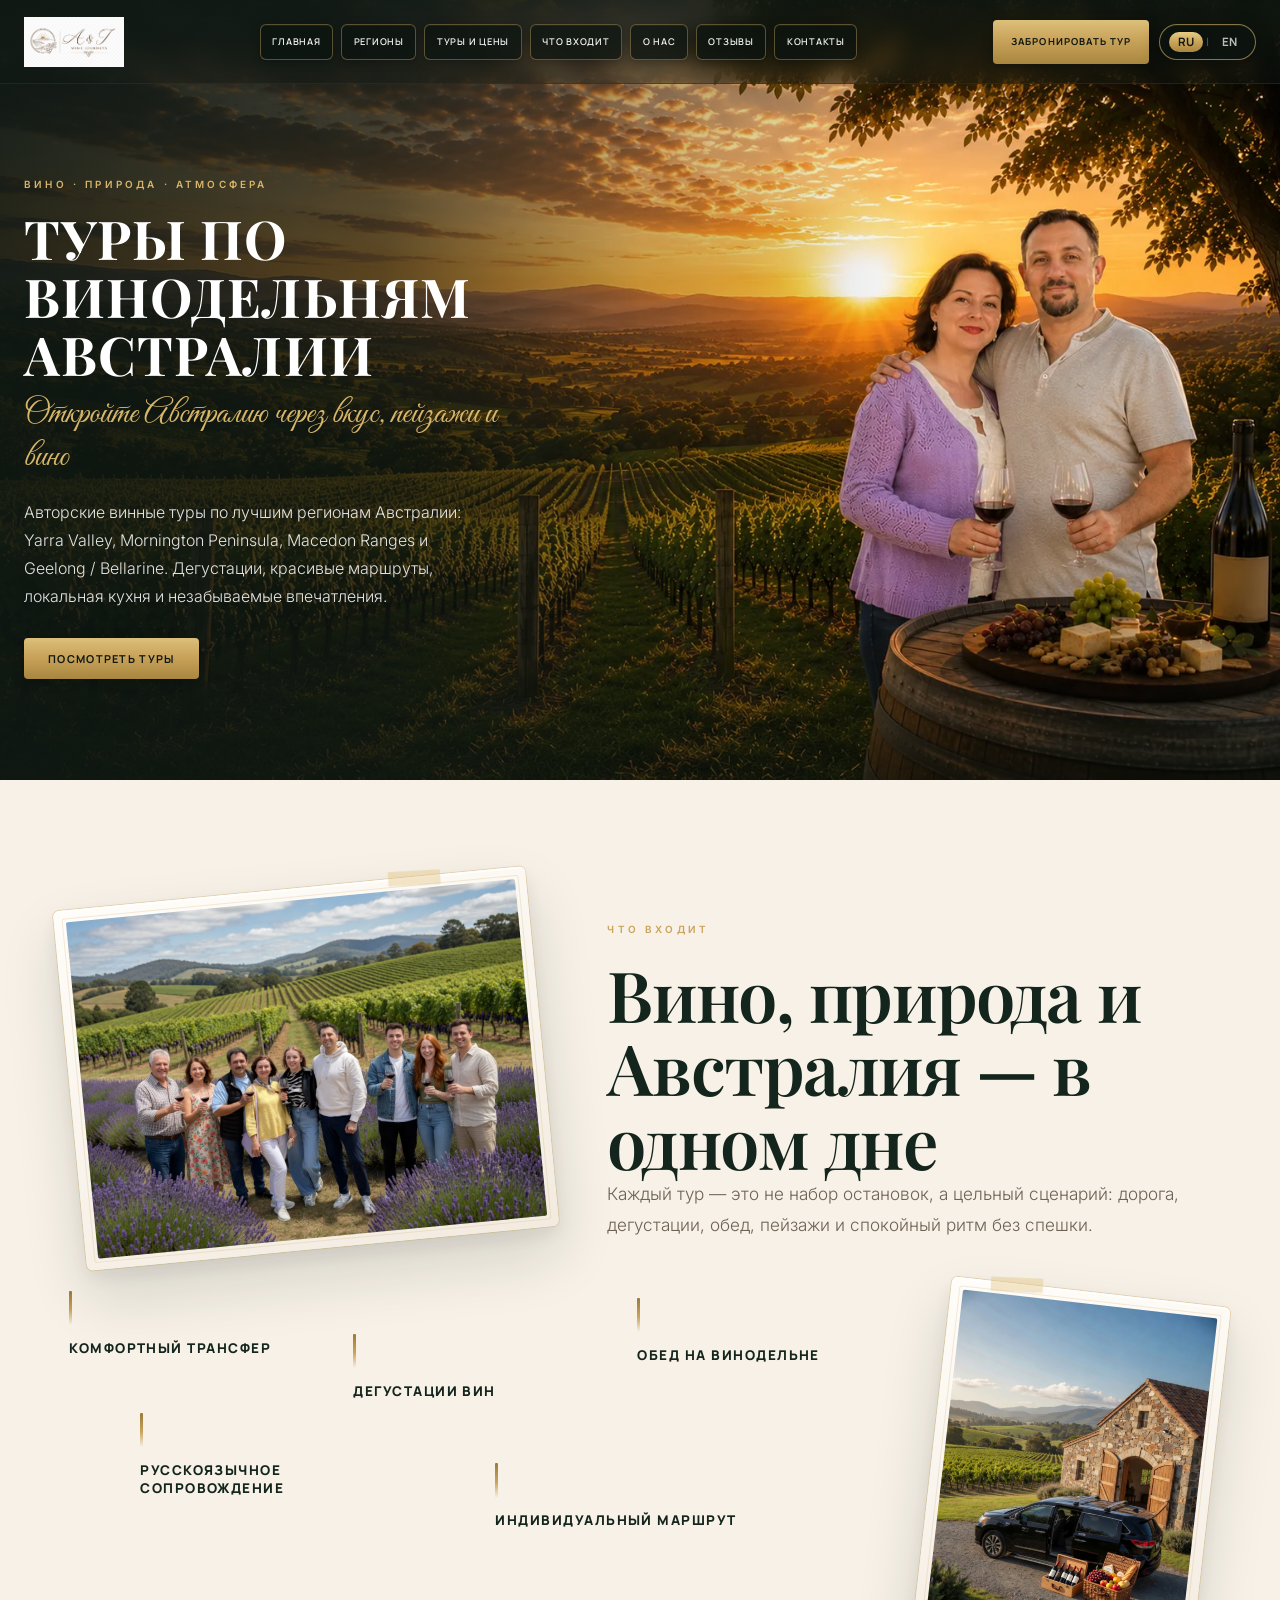
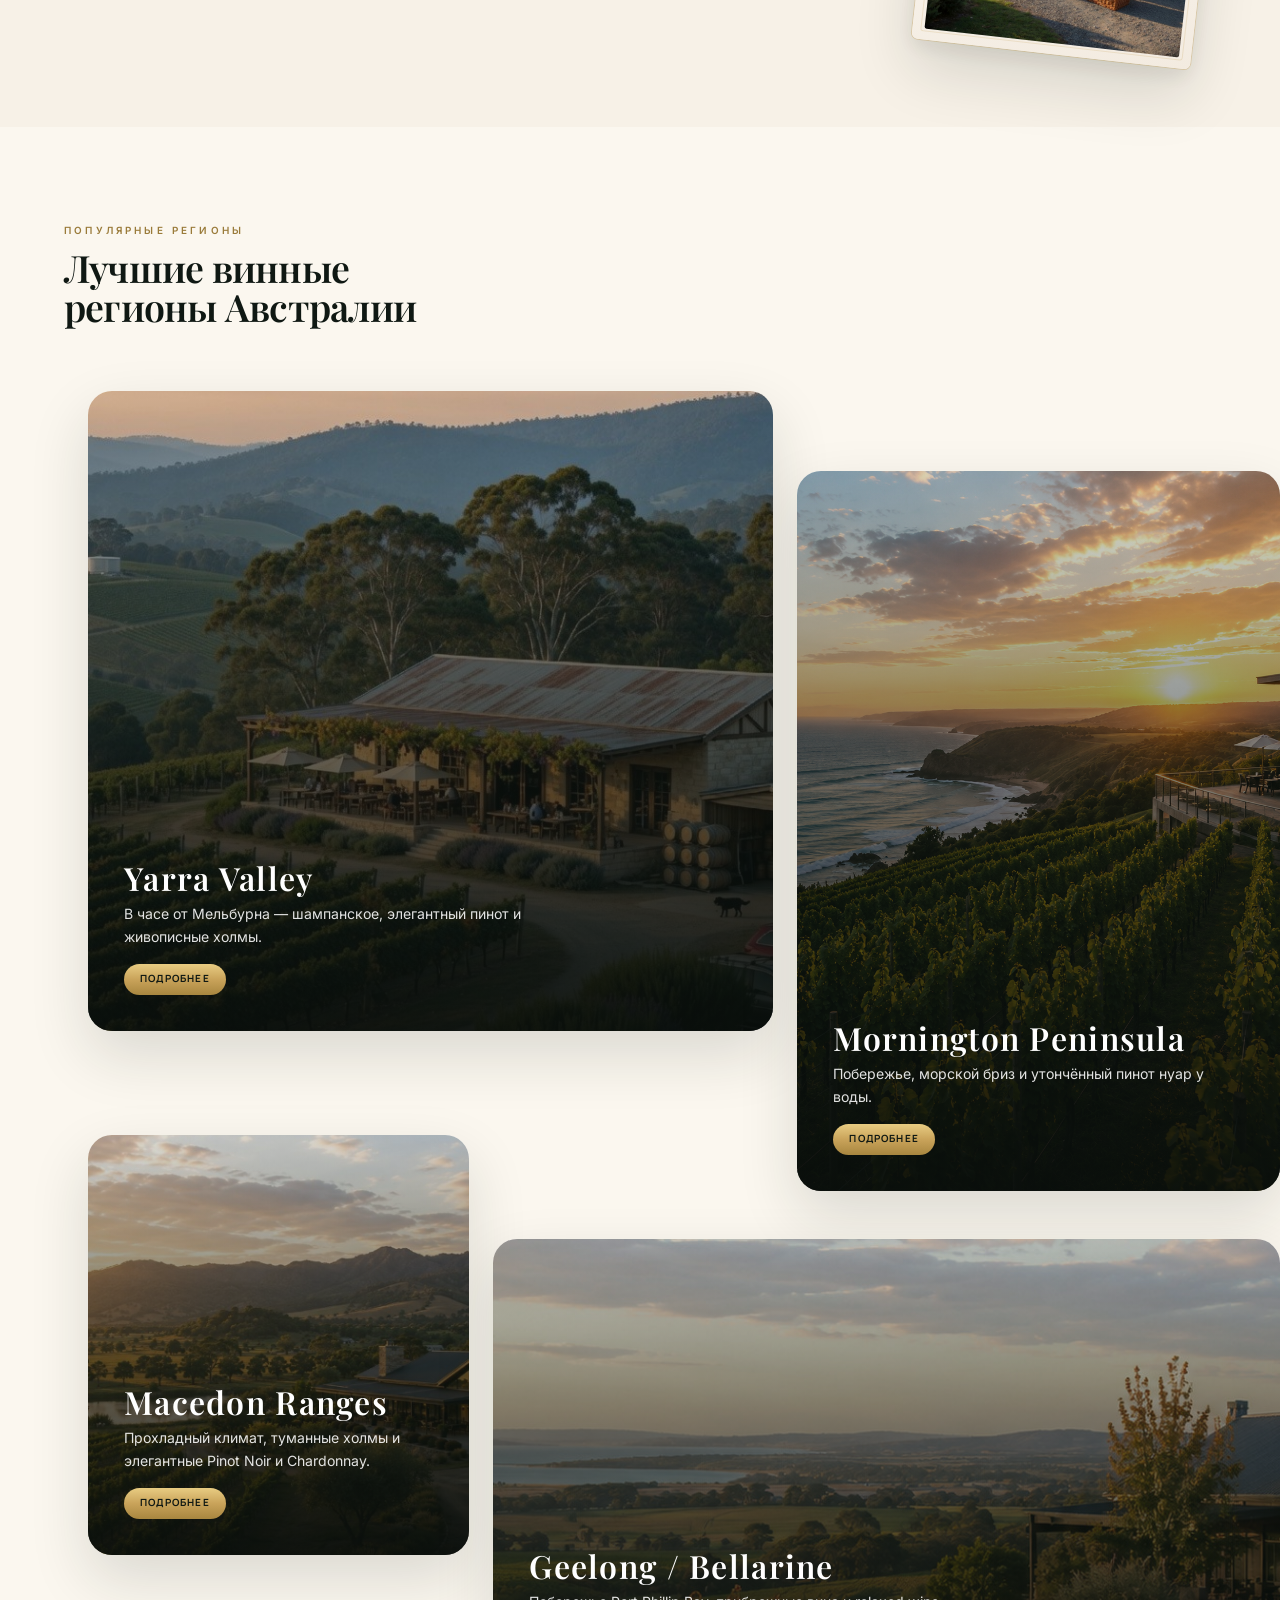
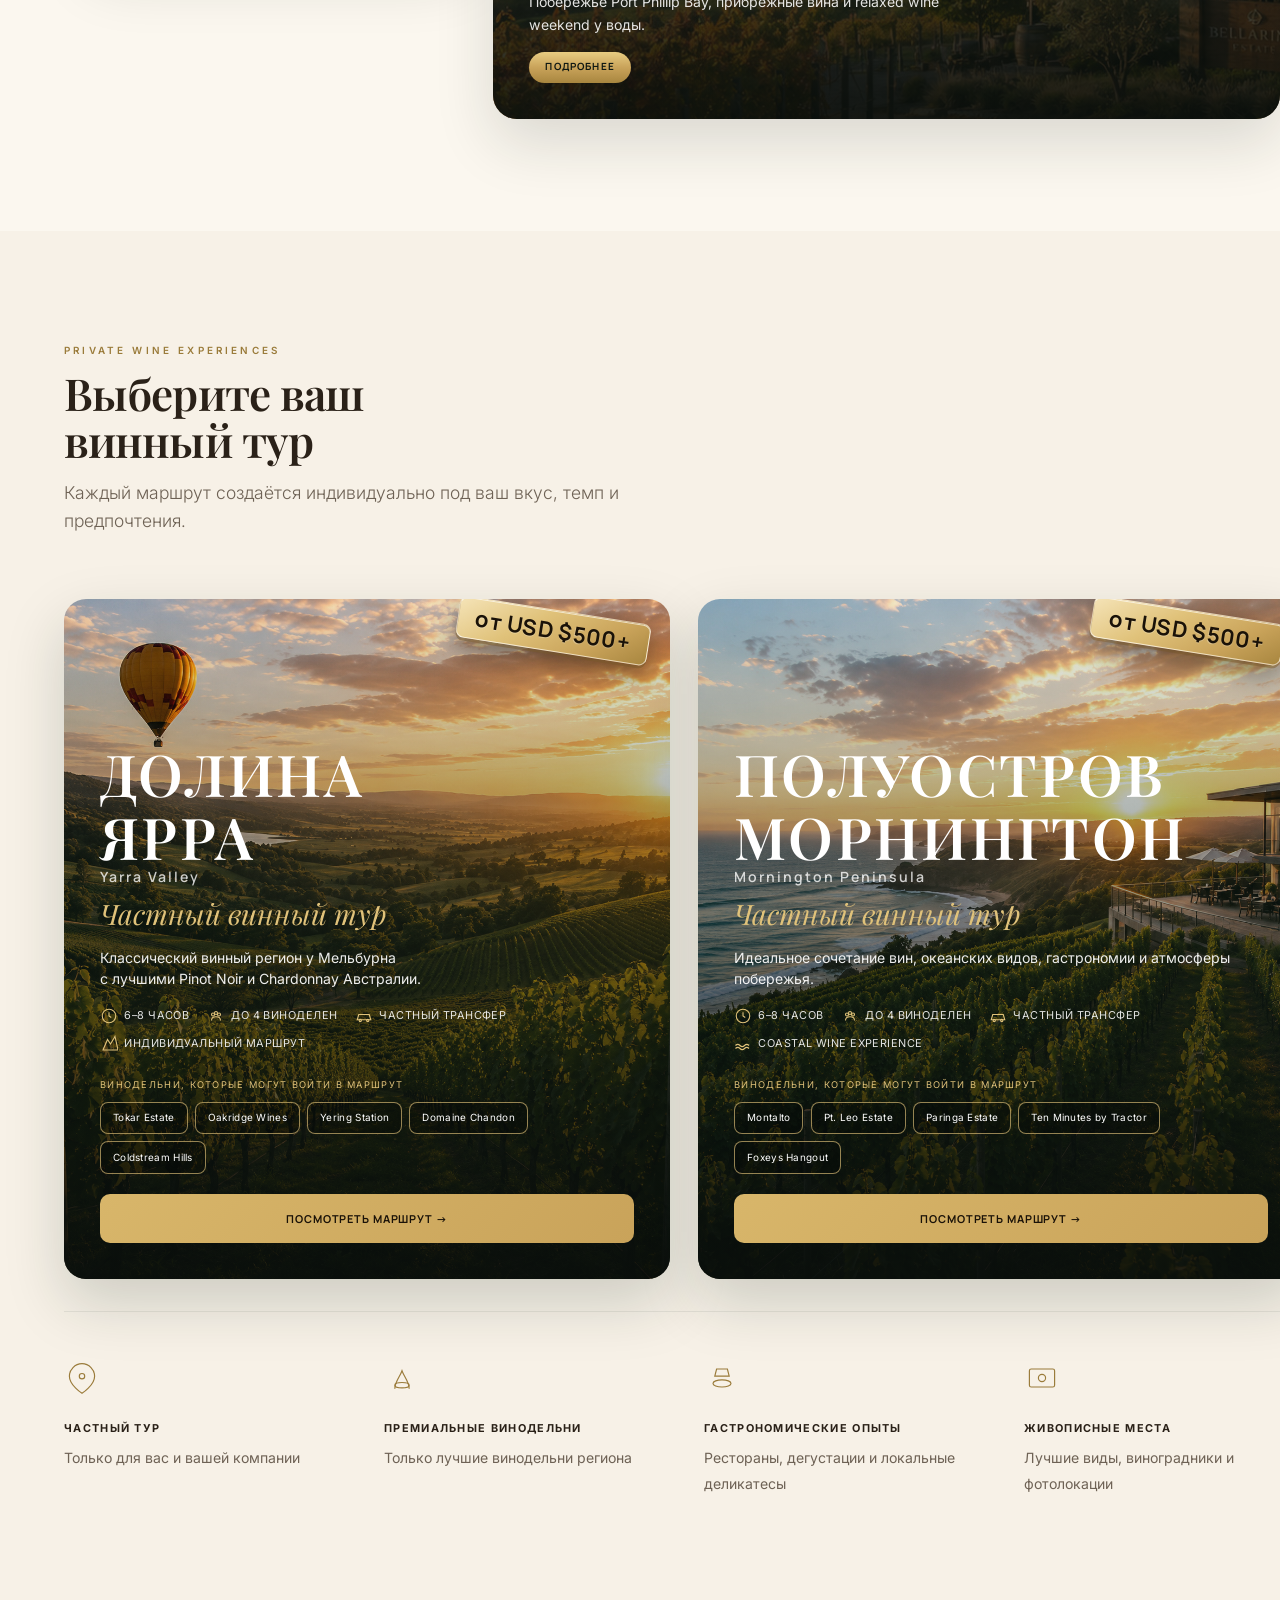
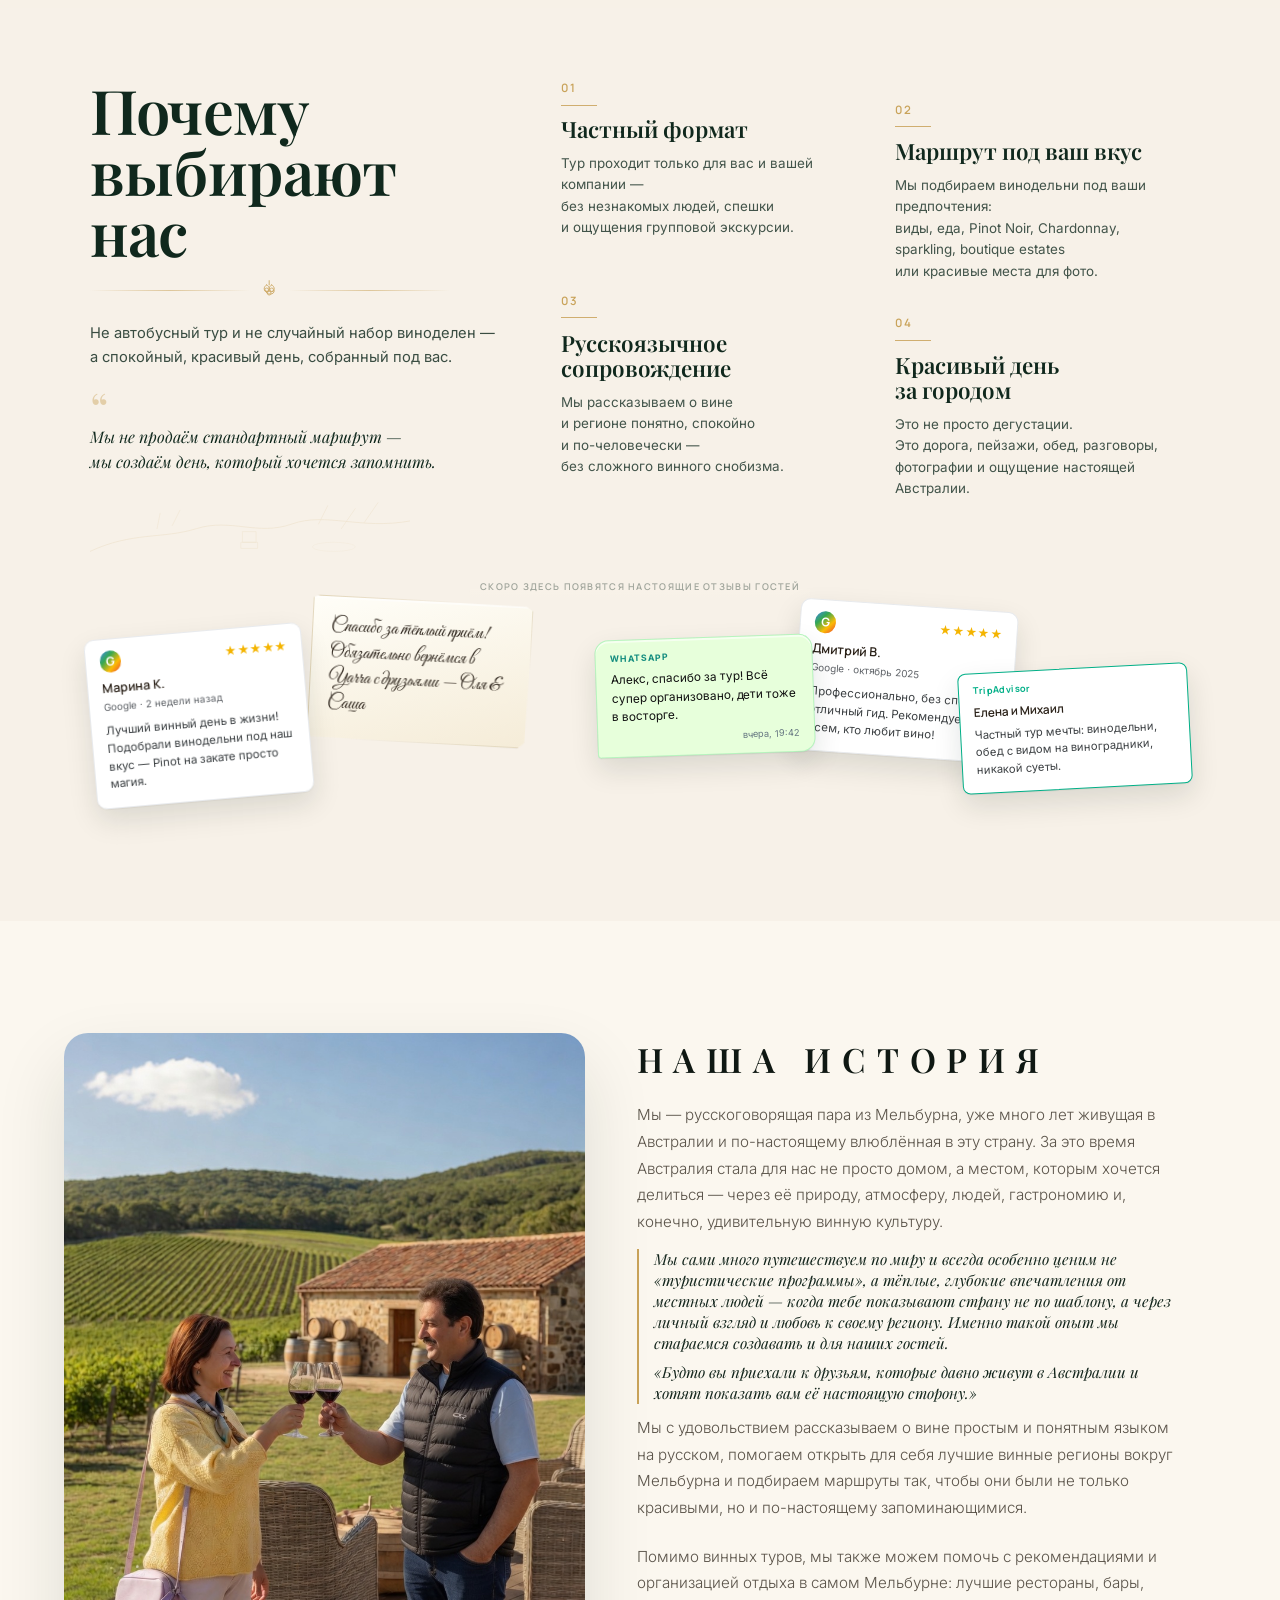
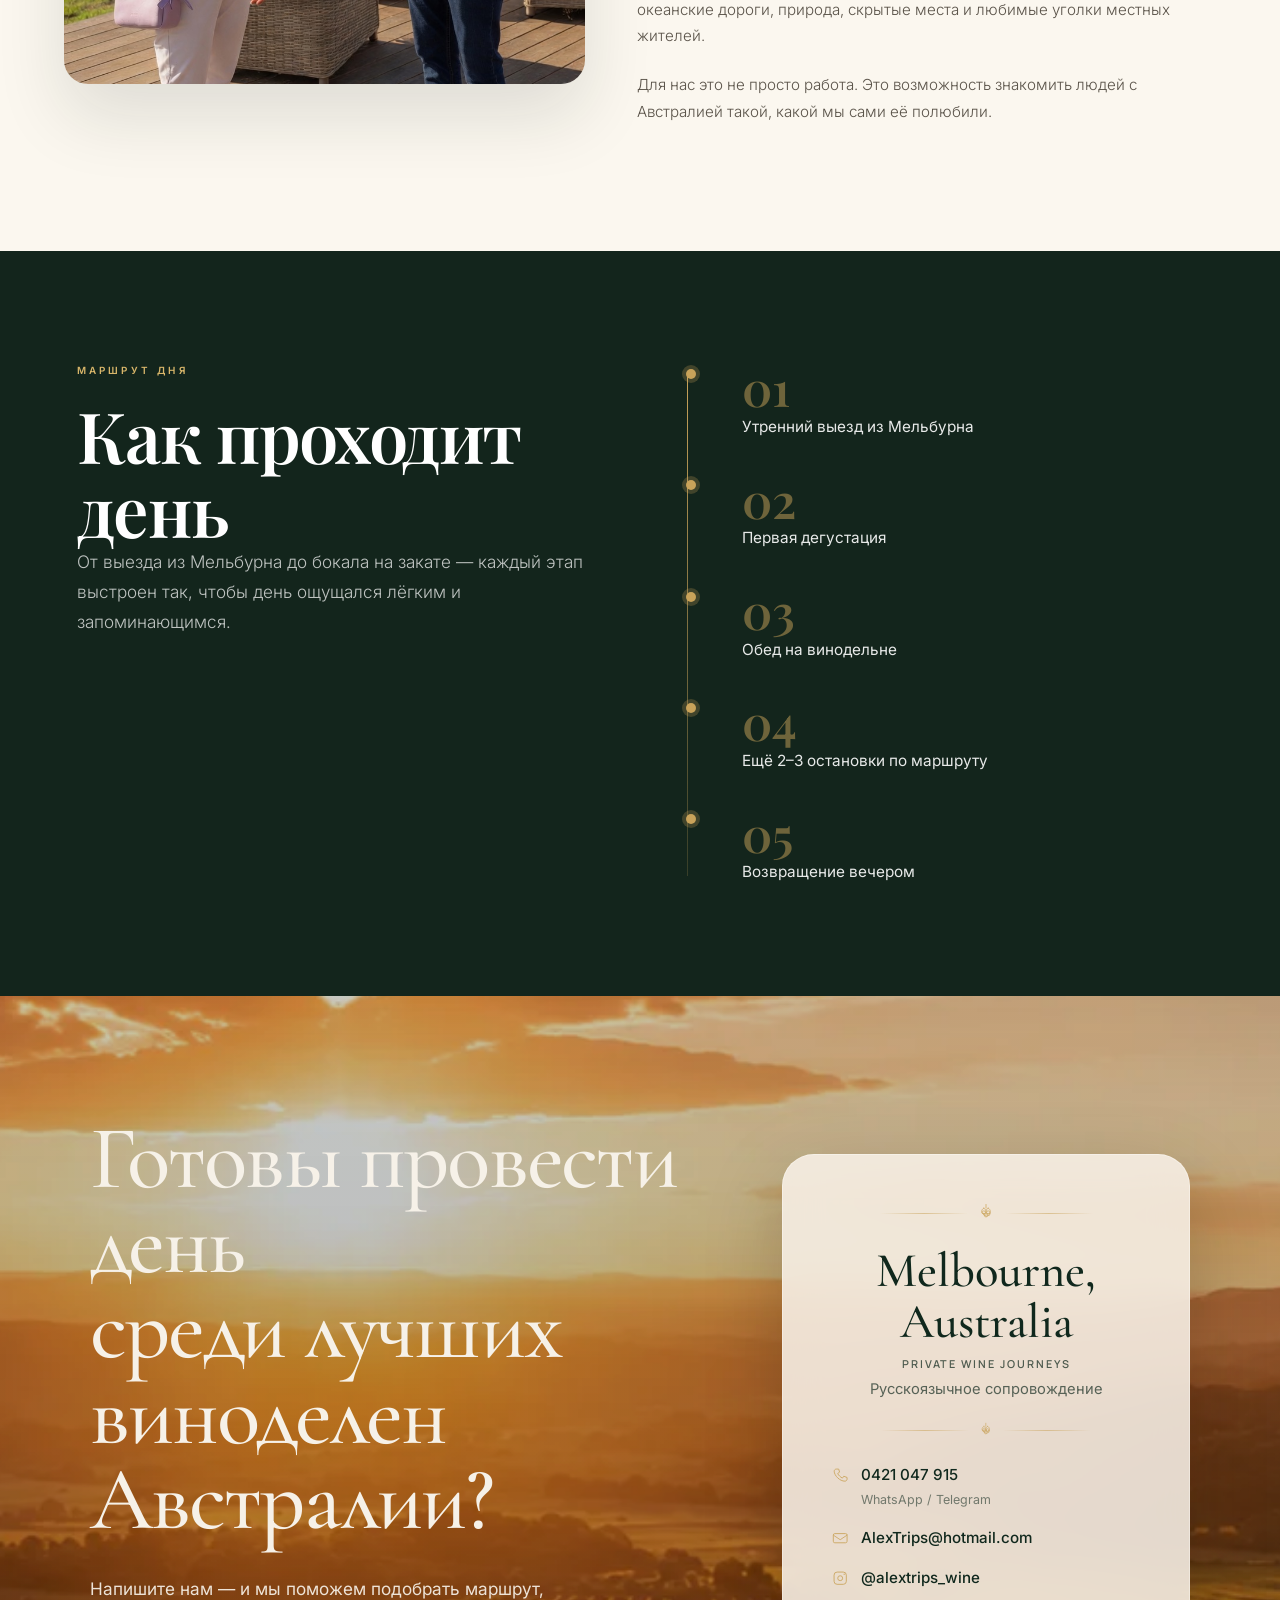
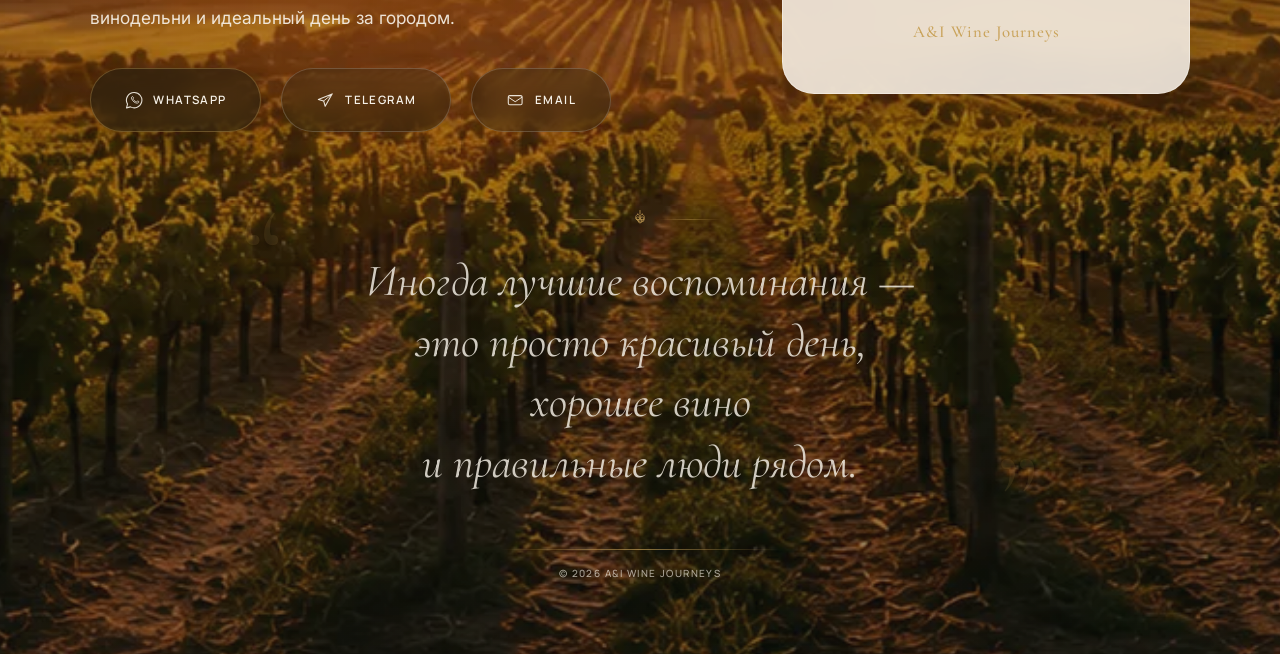
==== docs/wine-tours/index.html @ 621eeac5 "Remove cinematic divider section between regions and tours. Co-authored-by: Cursor <cursoragent@curs" ====
<!DOCTYPE html>
<html lang="ru">
<head>
<meta charset="UTF-8">
<meta name="viewport" content="width=device-width, initial-scale=1.0">
<meta name="description" content="Alex Trips Wine Tours — авторские винные туры по винодельням Австралии. Русскоязычное сопровождение из Мельбурна.">
<meta property="og:title" content="Alex Trips Wine Tours">
<meta property="og:image" content="img/hero-bg.png?v=2">
<title>Alex Trips Wine Tours — Туры по винодельням Австралии</title>
<link rel="icon" href="data:image/svg+xml,<svg xmlns='http://www.w3.org/2000/svg' viewBox='0 0 32 32'><circle cx='16' cy='16' r='15' fill='%2313251C'/><path d='M11 22c0-3 1.2-6 5-7.5 0 2 .8 4 1.8 5.5-1.2.6-2.5.6-4 1.2 1.2-2 2.5-3.5 4.5-3.8-1 1.2-1.8 2.5-1.8 4.3zm10 0c0-3-1.2-6-5-7.5 0 2-.8 4-1.8 5.5 1.2.6 2.5.6 4 1.2-1.2-2-2.5-3.5-4.5-3.8 1 1.2 1.8 2.5 1.8 4.3z' fill='%23C9A35A'/></svg>">
<link rel="preconnect" href="https://fonts.googleapis.com">
<link rel="preconnect" href="https://fonts.gstatic.com" crossorigin>
<link href="https://fonts.googleapis.com/css2?family=Cormorant+Garamond:ital,wght@0,400;0,500;0,600;1,400;1,500&family=Great+Vibes&family=Inter:wght@300;400;500;600&family=Manrope:wght@500;600;700&family=Playfair+Display:ital,wght@0,600;0,700;1,500;1,600&display=swap" rel="stylesheet">
<style>
*,*::before,*::after{box-sizing:border-box;margin:0;padding:0}
:root{
  --g900:#0f1813;--g850:#1a2e22;--g800:#243a2c;
  --gold:#C9A35A;--gold-hi:#D8B66A;--gold-dk:#9A7B3A;
  --cream:#F7F1E7;--card:#FFFDF9;--white:#fff;
  --text:#1a1612;--muted:#5a5349;
  --nav-h:84px;--max:1180px;--wide:min(1360px,calc(100vw - 2.5rem));--tours-max:min(1480px,calc(100vw - 2.5rem));--radius:12px;
  --dark-green:#13251C;--deep-green:#1F3A2D;--light-gold:#E0C27A;--soft-cream:#FBF7EF;--text-dark:#2A2118;--text-muted:#6E6255;
}
html{scroll-behavior:smooth}
[id]{scroll-margin-top:calc(var(--nav-h) + 12px)}
body{font-family:Inter,system-ui,sans-serif;color:var(--text);background:var(--cream);line-height:1.6;-webkit-font-smoothing:antialiased}
img{display:block;max-width:100%}
a{color:inherit;text-decoration:none}
button{font:inherit;cursor:pointer;border:none;background:none}
.container{max-width:var(--max);margin:0 auto;padding:0 1.25rem}
.eyebrow{font-size:.62rem;font-weight:600;letter-spacing:.32em;text-transform:uppercase;color:var(--gold)}

/* Buttons */
.btn{display:inline-flex;align-items:center;justify-content:center;padding:.75rem 1.5rem;border-radius:4px;font-family:Manrope,sans-serif;font-size:.68rem;font-weight:700;letter-spacing:.12em;text-transform:uppercase;transition:filter .25s,transform .25s}
.btn-gold{background:linear-gradient(180deg,#dcc07a 0%,var(--gold) 45%,#a8863f 100%);color:var(--g900);box-shadow:0 2px 12px rgba(0,0,0,.25)}
.btn-gold:hover{filter:brightness(1.06);transform:translateY(-1px)}
.btn-outline{border:1.5px solid var(--gold);color:var(--gold-dk);background:transparent;padding:.5rem 1rem;font-size:.6rem}
.btn-outline:hover{background:rgba(201,163,90,.1)}
.btn-chat{background:linear-gradient(180deg,#dcc07a,var(--gold),#a8863f);color:var(--g900);padding:1rem 2rem;font-size:.72rem;gap:.5rem}

/* Header */
.site-header{
  position:fixed;inset:0 0 auto;z-index:100;height:var(--nav-h);
  transition:box-shadow .3s ease
}
.site-header::before{
  content:'';
  position:absolute;inset:0;
  background:linear-gradient(180deg,rgba(15,24,19,.72) 0%,rgba(15,24,19,.38) 100%);
  backdrop-filter:blur(10px);-webkit-backdrop-filter:blur(10px);
  border-bottom:1px solid rgba(201,163,90,.1);
  transition:background .3s ease,backdrop-filter .3s ease,box-shadow .3s ease
}
.site-header.is-scrolled::before{
  background:rgba(15,24,19,.94);
  backdrop-filter:blur(14px);-webkit-backdrop-filter:blur(14px);
  box-shadow:0 8px 28px rgba(0,0,0,.22)
}
.site-header .bar{
  position:relative;z-index:1;
  max-width:1320px;margin:0 auto;height:100%;
  display:flex;align-items:center;justify-content:flex-start;
  padding:0 1.5rem;gap:.75rem
}
.logo{display:flex;align-items:center;color:var(--white);flex-shrink:0}
.logo__img{
  display:block;
  height:clamp(38px,4.8vw,50px);
  width:auto;
  max-width:min(240px,52vw);
  object-fit:contain;
  object-position:left center
}
.site-nav--desktop{flex:1;min-width:0;display:flex;justify-content:center}
.nav{display:flex;flex-wrap:wrap;align-items:center;justify-content:center;gap:clamp(.3rem,.65vw,.5rem);list-style:none;margin:0;padding:0}
.site-header__end--desktop{display:flex;align-items:center;gap:.65rem;flex-shrink:0;margin-left:auto}
.nav a{
  display:inline-flex;align-items:center;justify-content:center;
  padding:.5rem clamp(.55rem,.9vw,.85rem);min-height:36px;
  color:rgba(255,255,255,.94);
  font-family:Manrope,sans-serif;
  font-size:clamp(.52rem,.78vw,.58rem);font-weight:600;
  letter-spacing:.08em;text-transform:uppercase;white-space:nowrap;
  background:rgba(12,20,16,.72);
  border:1px solid rgba(216,182,106,.38);
  border-radius:6px;
  backdrop-filter:blur(10px);-webkit-backdrop-filter:blur(10px);
  box-shadow:0 2px 10px rgba(0,0,0,.28),inset 0 1px 0 rgba(255,255,255,.05);
  transition:color .2s,background .2s,border-color .2s,box-shadow .2s,transform .2s
}
.nav a:hover{
  color:#fff;
  background:rgba(12,20,16,.92);
  border-color:rgba(216,182,106,.75);
  box-shadow:0 4px 14px rgba(0,0,0,.38);
  transform:translateY(-1px)
}
.nav a:focus-visible{outline:2px solid var(--gold-hi);outline-offset:2px}
.language-switcher{display:flex;align-items:center;gap:.12rem;font-family:Manrope,sans-serif}
.language-switcher--desktop{
  flex-shrink:0;
  padding:.4rem .55rem;
  background:rgba(12,20,16,.88);
  backdrop-filter:blur(12px);
  -webkit-backdrop-filter:blur(12px);
  border:1px solid rgba(216,182,106,.6);
  border-radius:999px;
  box-shadow:0 4px 18px rgba(0,0,0,.4),inset 0 1px 0 rgba(255,255,255,.06);
  font-size:.72rem;font-weight:700;letter-spacing:.12em
}
.language-switcher--desktop .lang-btn{
  color:rgba(255,255,255,.72);
  padding:.28rem .55rem;
  min-width:2.1rem;
  border-radius:999px;
  line-height:1;
  transition:color .2s,background .2s,box-shadow .2s
}
.language-switcher--desktop .lang-btn:hover{color:#fff}
.language-switcher--desktop .lang-btn.active{
  color:var(--g900);
  background:linear-gradient(180deg,#e8cc82 0%,var(--gold) 50%,#a8863f 100%);
  box-shadow:0 2px 8px rgba(0,0,0,.35);
  text-decoration:none
}
.language-switcher--desktop .lang-sep{color:rgba(255,255,255,.28);user-select:none;font-weight:500;padding:0 .05rem}
main.lang-fade{opacity:.55;transition:opacity .2s ease}
.header-cta .btn{padding:.6rem 1.1rem;font-size:.6rem;min-height:44px}
.cta-short{display:none}
.cta-long{display:inline}
.menu-btn{
  display:none;flex-shrink:0;margin-left:auto;
  width:44px;height:44px;
  border:1px solid rgba(255,255,255,.2);border-radius:8px;
  background:rgba(0,0,0,.2);
  flex-direction:column;align-items:center;justify-content:center;gap:5px
}
.menu-btn span{display:block;width:20px;height:2px;background:#fff;transition:.3s}
.menu-btn.open span:nth-child(1){transform:translateY(7px) rotate(45deg)}
.menu-btn.open span:nth-child(2){opacity:0}
.menu-btn.open span:nth-child(3){transform:translateY(-7px) rotate(-45deg)}
body.nav-open{overflow:hidden;touch-action:none}
.site-nav--mobile{position:fixed;inset:0;z-index:99}
.site-nav--mobile[hidden]{display:none!important}
.site-nav--mobile__backdrop{
  position:absolute;inset:0;border:none;padding:0;margin:0;
  background:rgba(8,12,10,.55);cursor:pointer
}
.site-nav--mobile__panel{
  position:absolute;top:var(--nav-h);left:0;right:0;bottom:0;
  overflow-y:auto;-webkit-overflow-scrolling:touch;
  padding:1rem 1.25rem 1.5rem;
  background:rgba(15,24,19,.97);
  display:flex;flex-direction:column;gap:0
}
.site-nav--mobile__close{
  align-self:flex-end;
  width:44px;height:44px;margin-bottom:.5rem;
  border:1px solid rgba(255,255,255,.2);border-radius:8px;
  background:rgba(0,0,0,.25);color:#fff;font-size:1.5rem;line-height:1
}
.site-nav--mobile__close:hover{background:rgba(201,163,90,.15);border-color:rgba(216,182,106,.5)}
.site-nav--mobile__close:focus-visible{outline:2px solid var(--gold-hi);outline-offset:2px}
.language-switcher--mobile{
  margin:0 0 1rem;padding:.5rem .65rem;
  background:rgba(255,255,255,.06);
  border:1px solid rgba(201,163,90,.35);
  border-radius:999px;width:fit-content
}
.language-switcher--mobile .lang-btn{font-size:.85rem;font-weight:700;padding:.35rem .55rem;color:rgba(255,255,255,.55);border-radius:999px}
.language-switcher--mobile .lang-btn.active{color:var(--g900);background:linear-gradient(180deg,#dcc07a,var(--gold),#a8863f);text-decoration:none}
.language-switcher--mobile .lang-sep{font-size:.85rem;color:rgba(255,255,255,.25)}
.site-nav--mobile__list{list-style:none;margin:0;padding:0}
.site-nav--mobile__list a{
  display:block;text-align:center;color:#fff;
  padding:.85rem 1rem;margin-bottom:.5rem;
  font-family:Manrope,sans-serif;font-size:.82rem;font-weight:600;
  letter-spacing:.06em;text-transform:uppercase;
  background:rgba(255,255,255,.06);
  border:1px solid rgba(201,163,90,.32);border-radius:8px;
  transition:background .2s,border-color .2s
}
.site-nav--mobile__list a:hover{background:rgba(201,163,90,.12);border-color:rgba(216,182,106,.55)}
.site-nav--mobile__list a:focus-visible{outline:2px solid var(--gold-hi);outline-offset:2px}
.site-nav--mobile__cta{margin-top:.75rem;width:100%;min-height:50px}
@media(min-width:769px){
  .site-nav--mobile{display:none!important}
  .menu-btn{display:none!important}
}
@media(max-width:768px){
  .site-nav--desktop,.site-header__end--desktop{display:none!important}
  .menu-btn{display:flex}
}

/* HERO — single user background image */
.hero{position:relative;min-height:min(88vh,780px);display:flex;align-items:stretch;overflow:hidden;background:var(--g900)}
.hero__media{
  position:absolute;
  inset:0;
  background-image:image-set(url('img/hero-bg.webp?v=2') type('image/webp'),url('img/hero-bg.png?v=2') type('image/png'));
  background-size:cover;
  background-position:58% center;
  background-repeat:no-repeat;
  pointer-events:none;
  -webkit-user-drag:none;
  user-select:none
}
.hero__shade{position:absolute;inset:0;background:
  linear-gradient(90deg,rgba(15,24,19,.88) 0%,rgba(15,24,19,.68) 30%,rgba(15,24,19,.22) 50%,transparent 72%),
  linear-gradient(0deg,rgba(15,24,19,.35) 0%,transparent 18%,transparent 82%,rgba(15,24,19,.25) 100%)}
.hero__body{position:relative;z-index:2;display:flex;align-items:center;flex:1;padding:calc(var(--nav-h) + 2rem) 1.5rem 2.5rem;width:100%;max-width:1320px;margin:0 auto}
.hero__copy{max-width:520px}
.hero__copy .eyebrow{color:var(--gold-hi);margin-bottom:1rem}
.hero__copy h1{font-family:'Playfair Display',serif;font-size:clamp(1.9rem,4.5vw,3.35rem);font-weight:700;color:#fff;line-height:1.08;letter-spacing:.02em;text-transform:uppercase;margin-bottom:.65rem}
.hero__copy .script{font-family:'Great Vibes',cursive;font-size:clamp(1.4rem,3vw,2.1rem);color:var(--gold-hi);margin-bottom:1.1rem;line-height:1.3}
.hero__copy .lead{color:rgba(255,255,255,.88);font-size:clamp(.88rem,1.35vw,1rem);font-weight:300;line-height:1.75;margin-bottom:1.75rem;max-width:460px}

/* Features bar */
.features{background:var(--g850);border-top:1px solid rgba(201,163,90,.15)}
.features__grid{max-width:var(--max);margin:0 auto;display:grid;grid-template-columns:repeat(5,1fr);gap:.75rem;padding:1.35rem 1.25rem}
.feature{display:flex;align-items:center;gap:.65rem;color:#fff}
.feature svg{width:30px;height:30px;flex-shrink:0;color:var(--gold)}
.feature span{font-size:.62rem;font-weight:500;letter-spacing:.05em;text-transform:uppercase;line-height:1.35}

/* Regions */
.regions{padding:4rem 0 4.5rem;background:var(--cream)}
.regions__head{text-align:center;margin-bottom:2.25rem;padding:0 clamp(1rem,2.5vw,1.5rem);max-width:var(--wide);margin-left:auto;margin-right:auto}
.regions__head .eyebrow{color:var(--gold-dk);margin-bottom:.55rem}
.regions__head h2{font-family:'Playfair Display',serif;font-size:clamp(1.65rem,3.2vw,2.35rem);font-weight:600;color:var(--g900)}
.regions__grid{display:grid;grid-template-columns:repeat(4,1fr);gap:clamp(1rem,1.8vw,1.5rem);width:var(--wide);max-width:100%;margin:0 auto;padding:0 clamp(1rem,2.5vw,1.5rem)}
.card{background:var(--card);border-radius:var(--radius);overflow:hidden;box-shadow:0 4px 20px rgba(0,0,0,.06);border:1px solid rgba(0,0,0,.04);display:flex;flex-direction:column;transition:transform .3s,box-shadow .3s;min-width:0}
.card:hover{transform:translateY(-5px);box-shadow:0 12px 36px rgba(0,0,0,.1)}
.card__img{aspect-ratio:3/4;overflow:hidden;background:var(--g850)}
.card__img img{width:100%;height:100%;object-fit:cover;object-position:center}
.card__body{padding:1rem .85rem 1.1rem;text-align:center;flex:1;display:flex;flex-direction:column}
.card__body h3{font-family:'Playfair Display',serif;font-size:clamp(.78rem,1.1vw,.95rem);font-weight:600;letter-spacing:.06em;text-transform:uppercase;color:var(--g900);margin-bottom:.4rem}
.card__body p{font-size:clamp(.7rem,.95vw,.8rem);color:var(--muted);line-height:1.5;margin-bottom:.7rem;flex:1}
.card__more{font-size:.7rem;color:var(--muted);max-height:0;overflow:hidden;transition:max-height .45s ease;text-align:left}
.card__more p{margin-bottom:.65rem}
.card__more p:last-child{margin-bottom:0}
.card__more a{color:var(--gold-dk);text-decoration:underline;text-underline-offset:2px}
.card__more a:hover{color:var(--gold)}
.card.is-open .card__more{max-height:2000px;margin-bottom:.6rem;padding-top:.4rem;border-top:1px solid #eee}
.card.is-open > .card__body > .card__more,
.card.is-open .card__body .card__more{overflow:visible}
.card .btn-outline{align-self:center}

/* Tours catalog */
.tours{padding:5.5rem 0;background:var(--cream);position:relative}
.tours::before,.tours::after{content:'';position:absolute;width:min(280px,35vw);height:min(280px,35vw);opacity:.12;background:url("data:image/svg+xml,%3Csvg xmlns='http://www.w3.org/2000/svg' viewBox='0 0 120 120'%3E%3Cpath fill='none' stroke='%23C9A35A' stroke-width='1' d='M60 8c-8 20-28 32-28 52 0 14 12 26 28 26s28-12 28-26c0-20-20-32-28-52z'/%3E%3C/svg%3E") center/contain no-repeat;pointer-events:none}
.tours::before{top:1rem;left:1rem}
.tours::after{top:1rem;right:1rem;transform:scaleX(-1)}
.tours__inner{width:var(--tours-max);max-width:100%;margin:0 auto;padding:0 clamp(1rem,2.5vw,1.75rem)}
.tours__head{text-align:center;margin-bottom:2.75rem}
.tours__head .eyebrow{color:var(--gold-dk);margin-bottom:.75rem}
.tours__head h2{font-family:'Playfair Display',serif;font-size:clamp(1.85rem,3.5vw,2.75rem);font-weight:600;color:var(--text-dark);margin-bottom:.65rem}
.tours__head .sub{color:var(--text-muted);font-size:clamp(.95rem,1.4vw,1.1rem);font-weight:300;max-width:36rem;margin:0 auto}
.tours__grid{display:grid;grid-template-columns:repeat(2,1fr);gap:clamp(1.25rem,2.2vw,2.25rem);margin-bottom:2rem}
.tour-card{position:relative;border-radius:22px;overflow:hidden;min-height:min(680px,88vh);box-shadow:0 24px 60px rgba(19,37,28,.18);transition:transform .35s ease,box-shadow .35s ease;display:flex;flex-direction:column;isolation:isolate}
.tour-card:hover{transform:translateY(-6px);box-shadow:0 32px 70px rgba(19,37,28,.28)}
.tour-card.is-active{outline:2px solid var(--light-gold);outline-offset:3px}
.tour-card__visual{
  position:absolute;
  inset:0;
  overflow:hidden;
  z-index:0;
  background-size:cover;
  background-repeat:no-repeat;
  background-position:center 35%;
  transition:transform .5s ease;
  pointer-events:none;
  -webkit-user-drag:none;
  user-select:none
}
.tour-card:hover .tour-card__visual{transform:scale(1.04)}
.tour-card__price{
  position:absolute;
  top:clamp(1rem,2.8vw,1.65rem);
  right:clamp(.65rem,2vw,1.15rem);
  z-index:2;
  pointer-events:none;
  user-select:none;
  transform:rotate(9deg);
  transform-origin:100% 0;
  font-family:Manrope,sans-serif;
  font-size:clamp(1.05rem,1.85vw,1.38rem);
  font-weight:700;
  letter-spacing:.03em;
  line-height:1;
  color:#1a1208;
  padding:.55rem 1.05rem .6rem;
  border-radius:8px;
  background:linear-gradient(145deg,#f5e4b8 0%,#e0c27a 38%,#c9a35a 72%,#a8863f 100%);
  border:1.5px solid rgba(255,255,255,.55);
  box-shadow:
    inset 0 1px 0 rgba(255,255,255,.65),
    0 3px 0 rgba(120,90,40,.45),
    0 10px 26px rgba(8,12,10,.42);
  text-shadow:0 1px 0 rgba(255,255,255,.25)
}
.tour-card:hover .tour-card__price{
  transform:rotate(7deg) scale(1.03);
  box-shadow:
    inset 0 1px 0 rgba(255,255,255,.7),
    0 3px 0 rgba(120,90,40,.5),
    0 14px 32px rgba(8,12,10,.48)
}
.tour-card__overlay{position:absolute;inset:0;background:linear-gradient(to bottom,rgba(19,37,28,.05) 0%,rgba(19,37,28,.45) 45%,rgba(10,15,12,.92) 100%);pointer-events:none;z-index:1}
.tour-card__content{
  position:absolute;
  bottom:0;
  left:0;
  right:0;
  z-index:2;
  display:grid;
  grid-template-rows:auto auto auto auto auto auto auto;
  padding:clamp(1.5rem,3vw,2.25rem);
  color:#fff;
  transform:translateZ(0)
}
.tour-card__title{
  display:flex;
  flex-direction:column;
  gap:.2rem;
  font-family:'Playfair Display',serif;
  font-size:clamp(2rem,4.5vw,4.25rem);
  font-weight:600;
  letter-spacing:.04em;
  line-height:1.05;
  margin-bottom:.35rem;
  min-height:calc(2 * 1.05 * clamp(2rem,4.5vw,4.25rem) + .2rem + clamp(.72rem,1.1vw,.88rem) * 1.35)
}
.tour-card__title-main{display:block;text-transform:uppercase}
.tour-card__title-en{
  display:block;
  font-family:Manrope,sans-serif;
  font-size:clamp(.72rem,1.1vw,.88rem);
  font-weight:600;
  font-style:normal;
  letter-spacing:.14em;
  text-transform:none;
  color:rgba(255,255,255,.78)
}
.tour-card__subtitle{
  font-family:'Playfair Display',serif;
  font-style:italic;
  color:var(--light-gold);
  font-size:clamp(1.25rem,2.2vw,2rem);
  margin-bottom:.75rem;
  min-height:calc(clamp(1.25rem,2.2vw,2rem) * 1.15)
}
.tour-card__desc{
  font-size:clamp(.84rem,1.1vw,.98rem);
  line-height:1.45;
  color:rgba(255,255,255,.92);
  max-width:100%;
  margin-bottom:1.1rem;
  min-height:calc(2 * 1.45 * clamp(.84rem,1.1vw,.98rem))
}
.tour-card__desc-line{display:block}
.tour-card__meta{
  display:flex;
  flex-wrap:wrap;
  gap:.65rem 1.1rem;
  list-style:none;
  margin-bottom:1.1rem;
  min-height:3.35rem;
  align-content:flex-start
}
.tour-card__meta li{display:flex;align-items:center;gap:.4rem;font-size:.68rem;letter-spacing:.04em;text-transform:uppercase;color:rgba(255,255,255,.88)}
.tour-card__meta-icon{display:flex;color:var(--light-gold)}
.tour-card__meta-icon svg{width:18px;height:18px}
.tour-card__tags-label{font-size:.58rem;letter-spacing:.14em;text-transform:uppercase;color:var(--light-gold);margin-bottom:.5rem;min-height:1rem}
.tour-card__tags{display:flex;flex-wrap:wrap;gap:.45rem;margin-bottom:1.25rem;min-height:3.25rem;align-content:flex-start}
.tour-tag{border:1px solid rgba(224,194,122,.65);color:#fff;background:rgba(0,0,0,.22);border-radius:8px;padding:.45rem .75rem;font-size:.62rem;letter-spacing:.03em}
.tour-card__cta{background:linear-gradient(135deg,#D8B66A,#C9A35A);color:#1A1208;border-radius:10px;padding:1rem 2rem;font-family:Manrope,sans-serif;font-size:.68rem;font-weight:700;letter-spacing:.08em;text-transform:uppercase}
.tour-card__cta:hover{filter:brightness(1.06);transform:translateY(-1px)}
.tours__benefits{display:grid;grid-template-columns:repeat(4,1fr);gap:1.25rem;background:var(--soft-cream);border-radius:16px;padding:1.75rem 1.5rem;border:1px solid rgba(201,163,90,.15)}
.tours__benefit{text-align:center}
.tours__benefit svg{width:36px;height:36px;color:var(--gold);margin:0 auto .65rem}
.tours__benefit strong{display:block;font-size:.62rem;letter-spacing:.12em;text-transform:uppercase;color:var(--text-dark);margin-bottom:.3rem}
.tours__benefit span{font-size:.78rem;color:var(--text-muted);line-height:1.45}
#routePanel{margin-top:2rem}
#routePanel[hidden]{display:none}
.route-panel{background:var(--card);border-radius:20px;padding:clamp(1.5rem,3vw,2.5rem);box-shadow:0 16px 48px rgba(19,37,28,.1);border:1px solid rgba(0,0,0,.05);animation:routeIn .45s ease}
@keyframes routeIn{from{opacity:0;transform:translateY(16px)}to{opacity:1;transform:translateY(0)}}
.route-panel__head{margin-bottom:2rem;padding-bottom:1.5rem;border-bottom:1px solid rgba(0,0,0,.08)}
.route-panel__head h3{font-family:'Playfair Display',serif;font-size:clamp(1.5rem,2.8vw,2rem);color:var(--dark-green);margin-bottom:.75rem;font-weight:600}
.route-panel__intro{color:var(--text-muted);font-size:.95rem;line-height:1.7;margin-bottom:.75rem;max-width:52rem}
.route-panel__note{font-size:.88rem;color:var(--text-dark);line-height:1.6;margin-bottom:1.25rem}
.route-date{margin-bottom:1.25rem;width:100%;max-width:100%;min-width:0}
.route-date__label{display:block;font-size:.68rem;font-weight:600;letter-spacing:.1em;text-transform:uppercase;color:var(--gold-dk);margin-bottom:.45rem}
.route-date__input{display:block;width:100%;max-width:100%;min-width:0;box-sizing:border-box;padding:.65rem .85rem;border:1px solid rgba(201,163,90,.45);border-radius:8px;font-family:Inter,sans-serif;font-size:.95rem;color:var(--text-dark);background:#fff}
.route-date__input:focus{outline:2px solid var(--gold);outline-offset:2px}
.route-panel,.route-flow,.route-step{max-width:100%;min-width:0}
#routePanel{max-width:100%;overflow-x:hidden}
.route-panel__ctas{display:flex;flex-wrap:wrap;gap:.75rem;align-items:center}
.route-panel__ctas .btn{display:inline-flex;align-items:center;justify-content:center;gap:.5rem;text-align:center}
.btn-whatsapp{background:linear-gradient(135deg,#D8B66A,#C9A35A);color:#1A1208;padding:.85rem 1.5rem;border-radius:10px;font-family:Manrope,sans-serif;font-size:.68rem;font-weight:700;letter-spacing:.06em;text-transform:uppercase;box-shadow:0 4px 14px rgba(201,163,90,.35)}
.btn-whatsapp:hover{filter:brightness(1.06);transform:translateY(-1px)}
.btn-whatsapp svg{width:20px;height:20px;flex-shrink:0}
.btn-email{border:1.5px solid var(--gold-dk);color:var(--gold-dk);padding:.85rem 1.5rem;border-radius:8px;font-family:Manrope,sans-serif;font-size:.68rem;font-weight:600;letter-spacing:.06em;text-transform:uppercase;background:transparent}
.btn-email:hover{background:rgba(201,163,90,.12)}
.btn-telegram{border:1.5px solid rgba(110,98,85,.35);color:var(--text-muted);padding:.85rem 1.5rem;border-radius:8px;font-family:Manrope,sans-serif;font-size:.68rem;font-weight:600;letter-spacing:.06em;text-transform:uppercase;background:transparent;opacity:.65;cursor:not-allowed;pointer-events:none}
.btn-outline-dark{border:1.5px solid var(--gold-dk);color:var(--gold-dk);padding:.75rem 1.5rem;border-radius:8px;font-family:Manrope,sans-serif;font-size:.68rem;font-weight:600;letter-spacing:.06em;text-transform:uppercase}
.btn-outline-dark:hover{background:rgba(201,163,90,.12)}
.btn-sm{padding:.6rem 1.1rem;font-size:.62rem}
.route-selected{background:var(--soft-cream);border-radius:12px;padding:1rem 1.15rem;margin-bottom:1.25rem;border:1px solid rgba(201,163,90,.2)}
.route-selected__label{font-size:.72rem;font-weight:600;letter-spacing:.06em;text-transform:uppercase;color:var(--gold-dk);margin-bottom:.5rem}
.route-selected__chips{display:flex;flex-wrap:wrap;gap:.4rem;margin-bottom:.75rem}
.route-chip{background:var(--dark-green);color:#fff;font-size:.7rem;padding:.35rem .65rem;border-radius:6px}
.route-limit{color:#a33;font-size:.82rem;margin-bottom:1rem}
.route-wineries{display:grid;grid-template-columns:repeat(3,1fr);gap:1.15rem}
.winery-card{background:var(--soft-cream);border:1px solid rgba(0,0,0,.06);border-radius:14px;padding:1.15rem;display:flex;flex-direction:column;transition:border-color .25s,box-shadow .25s}
.winery-card.is-selected{border-color:var(--gold);box-shadow:0 4px 16px rgba(201,163,90,.2)}
.winery-card__top{margin-bottom:.5rem}
.winery-card h4{font-family:'Playfair Display',serif;font-size:1rem;color:var(--text-dark);margin-bottom:.2rem}
.winery-card__type{font-size:.62rem;letter-spacing:.08em;text-transform:uppercase;color:var(--gold-dk)}
.winery-card p{font-size:.82rem;color:var(--text-muted);line-height:1.55;flex:1;margin-bottom:.65rem}
.winery-card__hours{display:flex;align-items:flex-start;gap:.4rem;font-size:.75rem;color:var(--text-muted);margin-bottom:.75rem}
.winery-card__hours svg{flex-shrink:0;margin-top:.1rem;color:var(--gold)}
.winery-add{margin-top:auto;border:1px solid var(--gold);color:var(--gold-dk);padding:.5rem .75rem;border-radius:8px;font-size:.6rem;font-weight:600;letter-spacing:.05em;text-transform:uppercase;width:100%}
.winery-add.is-on,.winery-add:hover{background:var(--gold);color:var(--g900)}

/* Booking flow steps */
.route-flow{display:flex;flex-direction:column;gap:0}
.route-step{padding:0 0 1.75rem;margin-bottom:1.75rem;border-bottom:1px solid rgba(0,0,0,.06)}
.route-step:last-child{border-bottom:none;margin-bottom:0;padding-bottom:0}
.route-step__heading{display:none;align-items:center;gap:.5rem;font-family:Manrope,sans-serif;font-size:.62rem;font-weight:700;letter-spacing:.14em;text-transform:uppercase;color:var(--gold-dk);margin-bottom:.35rem}
.route-step__num{display:inline-flex;align-items:center;justify-content:center;width:1.35rem;height:1.35rem;border-radius:50%;background:var(--gold);color:var(--g900);font-size:.58rem;flex-shrink:0}
.route-step__title{font-family:Manrope,sans-serif;font-size:1rem;font-weight:600;color:var(--text-dark);margin-bottom:.75rem}
.route-step__title--mobile{display:none}
.route-panel__intro--desk{display:block}
.route-selected--compact{margin-bottom:1rem}
.route-selected--compact .btn-sm{display:none}
.route-selected__date{font-size:.8rem;color:var(--text-muted);margin:.35rem 0 .5rem}
.route-limit[hidden]{display:none!important}

/* Sticky mobile booking bar */
.mobile-booking-bar{display:none}
.mobile-booking-bar__inner{display:flex;align-items:center;gap:.75rem}
.mobile-booking-bar__meta{flex:1;min-width:0;display:flex;flex-direction:column;gap:.15rem}
.mobile-booking-bar__count{font-size:.78rem;font-weight:600;color:var(--text-dark)}
.mobile-booking-bar__date{font-size:.72rem;color:var(--text-muted)}
.mobile-booking-bar__btn{flex:1;min-height:50px;max-width:220px;padding:.75rem 1rem;font-size:.65rem;white-space:nowrap}
.mobile-booking-bar__btn.is-disabled{opacity:.55;pointer-events:none;filter:grayscale(.2)}
body.has-mobile-booking-bar{padding-bottom:calc(88px + env(safe-area-inset-bottom))}
body.has-mobile-booking-bar .tours{padding-bottom:calc(5.5rem + 88px + env(safe-area-inset-bottom))}

/* Legacy panel/check (unused) */
.check{width:18px;height:18px;border-radius:50%;background:var(--gold);flex-shrink:0;display:flex;align-items:center;justify-content:center;margin-top:.15rem}
.check svg{width:9px;height:9px;stroke:var(--g900);fill:none;stroke-width:3}
.panel{background:rgba(255,255,255,.12);backdrop-filter:blur(16px);border:1px solid rgba(255,255,255,.15);border-radius:var(--radius);padding:1.35rem 1.2rem}
.panel h3{font-family:'Playfair Display',serif;color:#fff;font-size:1.05rem;margin-bottom:.9rem;font-weight:600}
.panel ul{list-style:none}
.panel li{display:flex;gap:.5rem;color:rgba(255,255,255,.9);font-size:.82rem;margin-bottom:.5rem}
.panel .ico{color:var(--gold-hi);width:1.15rem;text-align:center;flex-shrink:0}
.polaroid{background:#fff;padding:7px 7px 22px;box-shadow:0 14px 36px rgba(0,0,0,.35);transform:rotate(4deg);width:175px}
.polaroid img{width:100%;aspect-ratio:4/5;object-fit:cover}
.polaroid figcaption{font-family:'Great Vibes',cursive;text-align:center;color:var(--g800);font-size:.95rem;margin-top:.3rem}

/* About */
.about{padding:4.5rem 0;background:linear-gradient(180deg,#fff 0%,var(--cream) 100%)}
.about__grid{display:grid;grid-template-columns:1fr 1.05fr;gap:2.75rem;align-items:center}
.about__photo{border-radius:var(--radius);overflow:hidden;box-shadow:0 16px 44px rgba(0,0,0,.12)}
.about__media{width:100%;aspect-ratio:4/5;background:url('img/about-owners.jpg') center/cover no-repeat;pointer-events:none;-webkit-user-drag:none;user-select:none}
.about h2{font-family:'Playfair Display',serif;font-size:clamp(1.6rem,3vw,2.1rem);color:var(--g900);margin-bottom:1rem;font-weight:600}
.about p{color:var(--muted);font-size:.95rem;font-weight:300;margin-bottom:.85rem;line-height:1.75}
.about strong{color:var(--text);font-weight:500}

/* Responsive — tablet */
@media(max-width:1100px){
  .nav a{padding:.42rem .55rem;min-height:32px;font-size:.5rem}
  .tour-card{min-height:min(560px,75vh)}
  .route-wineries{grid-template-columns:repeat(2,1fr)}
  .tours__benefits{grid-template-columns:repeat(2,1fr)}
  .regions__grid{grid-template-columns:repeat(2,1fr);width:min(720px,calc(100vw - 2rem))}
  .features__grid{grid-template-columns:repeat(3,1fr)}
  .polaroid{grid-column:1/-1;justify-self:center;margin-top:.5rem}
}

/* Responsive — mobile / booking app */
@media(max-width:820px){
  .hero{min-height:min(720px,76vh);max-height:760px}
  .hero__bg{object-position:78% center}
  .hero__shade{background:
    linear-gradient(90deg,rgba(15,24,19,.92) 0%,rgba(15,24,19,.78) 42%,rgba(15,24,19,.45) 68%,rgba(15,24,19,.25) 100%),
    linear-gradient(0deg,rgba(15,24,19,.5) 0%,rgba(15,24,19,.2) 40%,rgba(15,24,19,.35) 100%)}
  .hero__body{padding:calc(var(--nav-h) + 1.25rem) 1.15rem 2rem}
  .hero__copy{max-width:100%}
  .hero__copy h1{font-size:clamp(1.65rem,8vw,2.1rem)}
  .hero__copy .lead{font-size:.92rem;line-height:1.65}
  .hero__copy .btn{width:100%;min-height:50px;font-size:.7rem}
  .about__grid{grid-template-columns:1fr}
}

@media(max-width:768px){
  html,body{overflow-x:hidden}
  .tours__grid{grid-template-columns:1fr;gap:1.25rem}
  .tour-card{min-height:420px;border-radius:18px}
  .tour-card__visual{min-height:420px}
  .tour-card__title{font-size:clamp(1.65rem,7vw,2.25rem)}
  .tour-card__subtitle{font-size:clamp(1rem,4vw,1.35rem)}
  .tour-card__desc{font-size:.9rem;margin-bottom:.85rem}
  .tour-card__tags,.tour-card__tags-label{display:none}
  .tour-card__meta{gap:.5rem .75rem}
  .tour-card__meta li{font-size:.62rem}
  .tour-card__content{padding:1.25rem 1.15rem 1.35rem}
  .tour-card__cta{width:100%;min-height:50px;margin-top:.25rem}
  .route-panel{padding:1.35rem 1.1rem 1.5rem;border-radius:16px}
  .route-panel__head{margin-bottom:1rem;padding-bottom:0;border-bottom:none}
  .route-panel__head h3{font-size:1.35rem;margin-bottom:.5rem}
  .route-panel__intro--desk{display:none}
  .route-panel__note{font-size:.82rem;margin-bottom:0}
  .route-step__heading{display:flex}
  .route-step__title--mobile{display:block;font-size:.95rem;margin-bottom:.65rem}
  .route-step__title--mobile:empty{display:none}
  .route-date{margin-bottom:0}
  .route-date__label{font-size:.72rem;margin-bottom:.5rem}
  .route-date{width:100%;overflow:hidden}
  .route-date__input{width:100%;max-width:100%;min-width:0;height:52px;font-size:16px;border-radius:12px;padding:0 .85rem;-webkit-appearance:none;appearance:none}
  .route-date__input::-webkit-date-and-time-value{min-width:0;text-align:left}
  .route-wineries{grid-template-columns:1fr;gap:.85rem}
  .winery-card{padding:1rem;border-radius:12px}
  .winery-card h4{font-size:.95rem}
  .winery-card p{font-size:.8rem;line-height:1.5;margin-bottom:.5rem}
  .winery-card__hours{font-size:.72rem;margin-bottom:.65rem}
  .winery-add{min-height:48px;font-size:.62rem}
  .route-selected{padding:.85rem;border-radius:10px}
  .route-selected__chips{gap:.35rem}
  .route-chip{font-size:.68rem}
  .route-panel__ctas.contact-actions{flex-direction:column;align-items:stretch;gap:12px}
  .route-panel__ctas.contact-actions .btn{width:100%;min-height:52px;font-size:.68rem}
  .route-limit{font-size:.8rem;background:rgba(163,51,51,.08);padding:.65rem .75rem;border-radius:8px;margin-bottom:.85rem}
  .route-limit:not([hidden]){display:block}
  .mobile-booking-bar{display:block;position:fixed;bottom:0;left:0;right:0;z-index:1000;background:rgba(247,241,231,.96);backdrop-filter:blur(12px);-webkit-backdrop-filter:blur(12px);border-top:1px solid rgba(201,163,90,.35);padding:12px 16px calc(12px + env(safe-area-inset-bottom));box-shadow:0 -8px 32px rgba(19,37,28,.12)}
  .mobile-booking-bar[hidden]{display:none!important}
  body.booking-flow-active .mobile-booking-bar:not([hidden]){display:block}
  .mobile-booking-bar__btn{max-width:none}
  .tours__benefits{grid-template-columns:1fr}
  .regions__grid{grid-template-columns:1fr;width:100%;padding:0 1rem}
}

@media(max-width:480px){
  :root{--nav-h:72px}
  .site-header .bar{padding:0 1rem}
  .logo__img{height:34px;max-width:min(200px,58vw)}
  .hero{min-height:680px;max-height:720px}
  .hero__bg{object-position:85% 42%}
  .tours{padding:3rem 0}
  .tours__head h2{font-size:1.55rem}
  .route-panel{padding:1.15rem .95rem}
  .features__grid{grid-template-columns:1fr}
  .feature{justify-content:flex-start}
}

@media(min-width:1024px){
  .route-step__heading,.route-step__title--mobile{display:none!important}
  .route-panel__head .route-panel__intro--desk{display:block}
  .route-flow{display:block}
  .route-step{border:none;margin:0;padding:0}
  .route-step--wineries{margin-top:1.25rem}
  .route-step--submit .route-panel__ctas{margin-top:0}
  .route-panel__ctas.contact-actions{flex-direction:row;flex-wrap:wrap}
  .route-panel__ctas.contact-actions .btn{width:auto;min-width:12rem}
  .route-selected--compact .btn-sm{display:inline-flex}
  .mobile-booking-bar{display:none!important}
  body.has-mobile-booking-bar,body.booking-flow-active .tours{padding-bottom:5.5rem}
  body.has-mobile-booking-bar{padding-bottom:0}
}
</style>
<link rel="stylesheet" href="editorial.css?v=35">
</head>
<body>

<header class="site-header" id="siteHeader">
  <div class="bar">
    <a href="#top" class="logo">
      <picture>
        <source srcset="img/logo.webp?v=1" type="image/webp">
        <img class="logo__img" src="img/logo.png?v=1" width="1774" height="887" alt="A &amp; J Wine Journeys">
      </picture>
    </a>
    <nav class="site-nav site-nav--desktop" aria-label="Навигация" data-i18n-attr="nav.ariaLabel|aria-label">
      <ul class="nav">
        <li><a href="#top" data-i18n="nav.home">Главная</a></li>
        <li><a href="#regions" data-i18n="nav.regions">Регионы</a></li>
        <li><a href="#tours" data-i18n="nav.tours">Туры и цены</a></li>
        <li><a href="#included" data-i18n="nav.included">Что входит</a></li>
        <li><a href="#about" data-i18n="nav.about">О нас</a></li>
        <li><a href="#why" data-i18n="nav.reviews">Отзывы</a></li>
        <li><a href="#contact" data-i18n="nav.contact">Контакты</a></li>
      </ul>
    </nav>
    <div class="site-header__end site-header__end--desktop">
      <div class="header-cta"><a class="btn btn-gold" href="#tours"><span class="cta-long" data-i18n="nav.bookTour">Забронировать тур</span><span class="cta-short" data-i18n="nav.bookShort">Забронировать</span></a></div>
      <div class="language-switcher language-switcher--desktop" role="group" data-i18n-attr="nav.langAria|aria-label">
        <button type="button" class="lang-btn active" data-lang="ru">RU</button>
        <span class="lang-sep" aria-hidden="true">|</span>
        <button type="button" class="lang-btn" data-lang="en">EN</button>
      </div>
    </div>
    <button class="menu-btn" id="menuBtn" type="button" aria-controls="mobileNav" aria-label="Меню" data-i18n-attr="nav.menuLabel|aria-label" aria-expanded="false"><span></span><span></span><span></span></button>
  </div>
</header>

<nav class="site-nav site-nav--mobile" id="mobileNav" hidden aria-hidden="true" data-i18n-attr="nav.mobileAriaLabel|aria-label">
  <button type="button" class="site-nav--mobile__backdrop" id="mobileNavBackdrop" tabindex="-1" aria-hidden="true"></button>
  <div class="site-nav--mobile__panel">
    <button type="button" class="site-nav--mobile__close" id="mobileNavClose" data-i18n-attr="nav.closeLabel|aria-label">&times;</button>
    <div class="language-switcher language-switcher--mobile" role="group" data-i18n-attr="nav.langAria|aria-label">
      <button type="button" class="lang-btn active" data-lang="ru">RU</button>
      <span class="lang-sep" aria-hidden="true">|</span>
      <button type="button" class="lang-btn" data-lang="en">EN</button>
    </div>
    <ul class="site-nav--mobile__list">
      <li><a href="#top" data-i18n="nav.home">Главная</a></li>
      <li><a href="#regions" data-i18n="nav.regions">Регионы</a></li>
      <li><a href="#tours" data-i18n="nav.tours">Туры и цены</a></li>
      <li><a href="#included" data-i18n="nav.included">Что входит</a></li>
      <li><a href="#about" data-i18n="nav.about">О нас</a></li>
      <li><a href="#why" data-i18n="nav.reviews">Отзывы</a></li>
      <li><a href="#contact" data-i18n="nav.contact">Контакты</a></li>
    </ul>
    <a class="btn btn-gold site-nav--mobile__cta" href="#tours" data-i18n="nav.bookTour">Забронировать тур</a>
  </div>
</nav>

<main>
  <section class="hero" id="top">
    <div class="hero__media" role="img" aria-label="Винный тур в виноградниках Австралии на закате" data-i18n-attr="hero.imgAlt|aria-label"></div>
    <div class="hero__shade" aria-hidden="true"></div>
    <div class="hero__body">
      <div class="hero__copy">
        <p class="eyebrow" data-i18n="hero.eyebrow">Вино · Природа · Атмосфера</p>
        <h1 data-i18n-html="hero.titleHtml">Туры по<br>винодельням<br>Австралии</h1>
        <p class="script" data-i18n="hero.script">Откройте Австралию через вкус, пейзажи и вино</p>
        <p class="lead" data-i18n="hero.lead">Авторские винные туры по лучшим регионам Австралии: Yarra Valley, Mornington Peninsula, Macedon Ranges и Geelong / Bellarine. Дегустации, красивые маршруты, локальная кухня и незабываемые впечатления.</p>
        <a class="btn btn-gold" href="#tours" data-i18n="hero.cta">Посмотреть туры</a>
      </div>
    </div>
  </section>

  <section class="editorial-features reveal-on-scroll" id="included" aria-label="Что входит в тур" data-i18n-attr="features.sectionAria|aria-label">
    <div class="editorial-features__inner">
      <div class="editorial-features__intro">
        <figure class="editorial-features__photo reveal-on-scroll">
          <div class="editorial-features__frame">
            <div class="editorial-features__media" role="img" aria-label="Гости на винной дегустации среди виноградников" data-i18n-attr="features.editorial.imgAlt|aria-label"></div>
          </div>
        </figure>
        <div class="editorial-features__copy">
          <p class="eyebrow editorial-eyebrow" data-i18n="features.editorial.eyebrow">Что входит</p>
          <h2 class="section-title" data-i18n="features.editorial.title">Вино, природа и Австралия — в одном дне</h2>
          <p class="editorial-lead" data-i18n="features.editorial.lead">Каждый тур — это не набор остановок, а цельный сценарий: дорога, дегустации, обед, пейзажи и спокойный ритм без спешки.</p>
        </div>
      </div>
      <div class="editorial-features__spread">
        <div class="editorial-feature-grid">
        <div class="feature-item reveal-on-scroll"><span class="feature-item__icon" aria-hidden="true"></span><span class="feature-item__label" data-i18n="features.items.0">Комфортный трансфер</span></div>
        <div class="feature-item reveal-on-scroll"><span class="feature-item__icon" aria-hidden="true"></span><span class="feature-item__label" data-i18n="features.items.1">Дегустации вин</span></div>
        <div class="feature-item reveal-on-scroll"><span class="feature-item__icon" aria-hidden="true"></span><span class="feature-item__label" data-i18n="features.items.2">Обед на винодельне</span></div>
        <div class="feature-item reveal-on-scroll"><span class="feature-item__icon" aria-hidden="true"></span><span class="feature-item__label" data-i18n="features.items.3">Русскоязычное сопровождение</span></div>
        <div class="feature-item reveal-on-scroll"><span class="feature-item__icon" aria-hidden="true"></span><span class="feature-item__label" data-i18n="features.items.4">Индивидуальный маршрут</span></div>
        </div>
        <figure class="editorial-features__photo editorial-features__photo--transfer reveal-on-scroll">
          <div class="editorial-features__frame editorial-features__frame--transfer">
            <div class="editorial-features__media editorial-features__media--transfer" role="img" aria-label="Комфортный автомобиль для винного тура" data-i18n-attr="features.editorial.transferImgAlt|aria-label"></div>
          </div>
        </figure>
      </div>
    </div>
  </section>

  <section class="regions reveal-on-scroll" id="regions">
    <div class="regions__head">
      <p class="eyebrow editorial-eyebrow" data-i18n="regions.eyebrow">Популярные регионы</p>
      <h2 class="section-title" data-i18n="regions.title">Лучшие винные регионы Австралии</h2>
    </div>
    <div class="regions-masonry regions__grid" id="regionsGrid"></div>
  </section>


  <section class="tours reveal-on-scroll" id="tours">
    <div class="tours__inner">
      <header class="tours__head reveal-on-scroll">
        <p class="eyebrow" data-i18n="tours.eyebrow">Private Wine Experiences</p>
        <h2 class="section-title" data-i18n="tours.title">Выберите ваш винный тур</h2>
        <p class="sub" data-i18n="tours.sub">Каждый маршрут создаётся индивидуально под ваш вкус, темп и предпочтения.</p>
      </header>
      <div id="toursGrid" class="tours__grid tour-offerings-grid"></div>
      <div id="routePanel" hidden></div>
      <div id="mobileBookingBar" class="mobile-booking-bar" hidden aria-hidden="true">
        <div class="mobile-booking-bar__inner">
          <div class="mobile-booking-bar__meta">
            <span class="mobile-booking-bar__count" id="mbCount">Выбрано: 0/4</span>
            <span class="mobile-booking-bar__date" id="mbDate" hidden></span>
          </div>
          <a id="mbWhatsApp" class="btn btn-whatsapp mobile-booking-bar__btn is-disabled" href="#" aria-disabled="true">Выберите винодельни</a>
        </div>
      </div>
      <div class="tours__benefits" aria-label="Преимущества тура" data-i18n-attr="tours.benefitsAria|aria-label">
        <div class="tours__benefit">
          <svg viewBox="0 0 40 40" fill="none" stroke="currentColor" stroke-width="1.3"><path d="M20 4C12 4 6 11 6 18c0 10 14 19 14 19s14-9 14-19c0-7-6-14-14-14z"/><circle cx="20" cy="18" r="3"/></svg>
          <strong data-i18n="tours.benefits.0.strong">Частный тур</strong>
          <span data-i18n="tours.benefits.0.span">Только для вас и вашей компании</span>
        </div>
        <div class="tours__benefit">
          <svg viewBox="0 0 40 40" fill="none" stroke="currentColor" stroke-width="1.3"><path d="M12 32c0-8 6-14 8-20 2 6 8 12 8 20"/><ellipse cx="20" cy="28" rx="8" ry="3"/></svg>
          <strong data-i18n="tours.benefits.1.strong">Премиальные винодельни</strong>
          <span data-i18n="tours.benefits.1.span">Только лучшие винодельни региона</span>
        </div>
        <div class="tours__benefit">
          <svg viewBox="0 0 40 40" fill="none" stroke="currentColor" stroke-width="1.3"><ellipse cx="20" cy="26" rx="10" ry="4"/><path d="M12 18h16l-2-8h-12z"/></svg>
          <strong data-i18n="tours.benefits.2.strong">Гастрономические опыты</strong>
          <span data-i18n="tours.benefits.2.span">Рестораны, дегустации и локальные деликатесы</span>
        </div>
        <div class="tours__benefit">
          <svg viewBox="0 0 40 40" fill="none" stroke="currentColor" stroke-width="1.3"><rect x="6" y="10" width="28" height="20" rx="2"/><circle cx="20" cy="20" r="4"/></svg>
          <strong data-i18n="tours.benefits.3.strong">Живописные места</strong>
          <span data-i18n="tours.benefits.3.span">Лучшие виды, виноградники и фотолокации</span>
        </div>
      </div>
    </div>
  </section>

  <section class="why-editorial reveal-on-scroll" id="why" aria-labelledby="why-title">
    <div class="why-editorial__inner">
      <div class="why-editorial__main">
        <div class="why-editorial__intro">
          <h2 class="why-editorial__title" id="why-title" data-i18n-html="why.titleHtml">Почему выбирают<br>нас</h2>
          <div class="why-editorial__rule" aria-hidden="true">
            <span class="why-editorial__rule-line"></span>
            <svg class="why-editorial__grape" viewBox="0 0 22 28" fill="none" xmlns="http://www.w3.org/2000/svg"><path d="M11 2v5M8 7c-2 1-3 3-3 5a3 3 0 006 0c0-2-1-4-3-5M14 7c2 1 3 3 3 5a3 3 0 01-6 0c0-2 1-4 3-5M7 14a5 4 0 0010 0" stroke="currentColor" stroke-width="1.1" stroke-linecap="round"/><circle cx="8" cy="13" r="2.2" stroke="currentColor" stroke-width="1"/><circle cx="14" cy="13" r="2.2" stroke="currentColor" stroke-width="1"/><circle cx="11" cy="17" r="2.2" stroke="currentColor" stroke-width="1"/></svg>
            <span class="why-editorial__rule-line"></span>
          </div>
          <p class="why-editorial__subhead" data-i18n-html="why.subheadHtml">Не автобусный тур и не случайный набор виноделен —<br>а спокойный, красивый день, собранный под вас.</p>
          <blockquote class="why-editorial__quote">
            <p data-i18n-html="why.quoteHtml">Мы не продаём стандартный маршрут —<br>мы создаём день, который хочется запомнить.</p>
          </blockquote>
          <svg class="why-editorial__vine-art" viewBox="0 0 420 100" fill="none" xmlns="http://www.w3.org/2000/svg" aria-hidden="true">
            <path d="M0 78C55 52 95 62 140 48C185 34 220 58 265 42C310 26 355 50 420 38" stroke="currentColor" stroke-width=".9" stroke-linecap="round"/>
            <path d="M300 42L312 18M330 48L348 22M360 40L378 14" stroke="currentColor" stroke-width=".7" stroke-linecap="round"/>
            <path d="M88 48L92 28M108 44L118 24" stroke="currentColor" stroke-width=".7" stroke-linecap="round"/>
            <path d="M200 52h18v14h-18zM198 66h22v8h-22z" stroke="currentColor" stroke-width=".65"/>
            <ellipse cx="320" cy="72" rx="28" ry="6" stroke="currentColor" stroke-width=".5" opacity=".7"/>
          </svg>
        </div>
        <div class="why-editorial__features" aria-label="Преимущества">
          <article class="why-feature why-feature--01 reveal-on-scroll">
            <p class="why-feature__num" aria-hidden="true">01</p>
            <div class="why-feature__num-line" aria-hidden="true"></div>
            <h3 class="why-feature__title" data-i18n="why.features.0.title">Частный формат</h3>
            <p class="why-feature__body" data-i18n-html="why.features.0.bodyHtml">Тур проходит только для вас и вашей компании —<br>без незнакомых людей, спешки<br>и ощущения групповой экскурсии.</p>
          </article>
          <article class="why-feature why-feature--02 reveal-on-scroll">
            <p class="why-feature__num" aria-hidden="true">02</p>
            <div class="why-feature__num-line" aria-hidden="true"></div>
            <h3 class="why-feature__title" data-i18n="why.features.1.title">Маршрут под ваш вкус</h3>
            <p class="why-feature__body" data-i18n-html="why.features.1.bodyHtml">Мы подбираем винодельни под ваши предпочтения:<br>виды, еда, Pinot Noir, Chardonnay,<br>sparkling, boutique estates<br>или красивые места для фото.</p>
          </article>
          <article class="why-feature why-feature--03 reveal-on-scroll">
            <p class="why-feature__num" aria-hidden="true">03</p>
            <div class="why-feature__num-line" aria-hidden="true"></div>
            <h3 class="why-feature__title" data-i18n="why.features.2.title">Русскоязычное сопровождение</h3>
            <p class="why-feature__body" data-i18n-html="why.features.2.bodyHtml">Мы рассказываем о вине<br>и регионе понятно, спокойно<br>и по-человечески —<br>без сложного винного снобизма.</p>
          </article>
          <article class="why-feature why-feature--04 reveal-on-scroll">
            <p class="why-feature__num" aria-hidden="true">04</p>
            <div class="why-feature__num-line" aria-hidden="true"></div>
            <h3 class="why-feature__title" data-i18n-html="why.features.3.titleHtml">Красивый день<br>за городом</h3>
            <p class="why-feature__body" data-i18n-html="why.features.3.bodyHtml"><span class="why-feature__line">Это не просто дегустации.</span><span class="why-feature__line">Это дорога, пейзажи, обед, разговоры, фотографии и ощущение настоящей Австралии.</span></p>
          </article>
        </div>
      </div>

      <div class="why-editorial__reviews" data-i18n-attr="why.reviewsAria|aria-label">
        <div class="why-editorial__reviews-rule" aria-hidden="true">
          <svg class="why-editorial__grape why-editorial__grape--sm" viewBox="0 0 22 28" fill="none" xmlns="http://www.w3.org/2000/svg"><path d="M11 2v5M8 7c-2 1-3 3-3 5a3 3 0 006 0c0-2-1-4-3-5M14 7c2 1 3 3 3 5a3 3 0 01-6 0c0-2 1-4 3-5M7 14a5 4 0 0010 0" stroke="currentColor" stroke-width="1.1" stroke-linecap="round"/><circle cx="8" cy="13" r="2.2" stroke="currentColor" stroke-width="1"/><circle cx="14" cy="13" r="2.2" stroke="currentColor" stroke-width="1"/><circle cx="11" cy="17" r="2.2" stroke="currentColor" stroke-width="1"/></svg>
          <span class="why-editorial__rule-line why-editorial__rule-line--wide"></span>
        </div>
        <p class="why-editorial__reviews-note" data-i18n="why.reviewsNote">Скоро здесь появятся настоящие отзывы гостей</p>
        <div class="why-editorial__reviews-scatter">
        <article class="review-cutout review-cutout--google review-cutout--1" aria-hidden="true">
          <div class="review-cutout__head">
            <span class="review-cutout__g" aria-hidden="true">G</span>
            <span class="review-cutout__stars" aria-hidden="true">★★★★★</span>
          </div>
          <p class="review-cutout__author" data-i18n="why.reviews.0.author">Марина К.</p>
          <p class="review-cutout__meta" data-i18n="why.reviews.0.meta">Google · 2 недели назад</p>
          <p class="review-cutout__text" data-i18n="why.reviews.0.text">Лучший винный день в жизни! Подобрали винодельни под наш вкус — Pinot на закате просто магия.</p>
        </article>
        <article class="review-cutout review-cutout--hand review-cutout--2" aria-hidden="true">
          <p class="review-cutout__text review-cutout__text--script" data-i18n="why.reviews.1.text">Спасибо за тёплый приём! Обязательно вернёмся в Yarra с друзьями — Оля &amp; Саша</p>
        </article>
        <article class="review-cutout review-cutout--wa review-cutout--3" aria-hidden="true">
          <p class="review-cutout__wa-label" data-i18n="why.reviews.2.label">WhatsApp</p>
          <p class="review-cutout__text" data-i18n="why.reviews.2.text">Алекс, спасибо за тур! Всё супер организовано, дети тоже в восторге.</p>
          <time class="review-cutout__meta" data-i18n="why.reviews.2.meta">вчера, 19:42</time>
        </article>
        <article class="review-cutout review-cutout--google review-cutout--4" aria-hidden="true">
          <div class="review-cutout__head">
            <span class="review-cutout__g" aria-hidden="true">G</span>
            <span class="review-cutout__stars" aria-hidden="true">★★★★★</span>
          </div>
          <p class="review-cutout__author" data-i18n="why.reviews.3.author">Дмитрий В.</p>
          <p class="review-cutout__meta" data-i18n="why.reviews.3.meta">Google · октябрь 2025</p>
          <p class="review-cutout__text" data-i18n="why.reviews.3.text">Профессионально, без спешки, отличный гид. Рекомендуем всем, кто любит вино!</p>
        </article>
        <article class="review-cutout review-cutout--trip review-cutout--5" aria-hidden="true">
          <span class="review-cutout__trip-logo" aria-hidden="true">TripAdvisor</span>
          <p class="review-cutout__author" data-i18n="why.reviews.4.author">Елена и Михаил</p>
          <p class="review-cutout__text" data-i18n="why.reviews.4.text">Частный тур мечты: винодельни, обед с видом на виноградники, никакой суеты.</p>
        </article>
        </div>
      </div>
    </div>
  </section>
  <section class="about reveal-on-scroll" id="about">
    <div class="about__inner">
      <div class="about__grid">
        <div class="about__visual">
          <div class="about__photo">
            <div class="about__media" role="img" aria-label="Основатели Alex Trips Wine Tours" data-i18n-attr="about.imgAlt|aria-label"></div>
          </div>
        </div>
        <div class="about__content">
          <h2 class="eyebrow editorial-eyebrow about__heading" data-i18n="about.eyebrow">Наша история</h2>
          <p class="about__lead" data-i18n="about.paragraphs.0">Мы — русскоговорящая пара из Мельбурна, уже много лет живущая в Австралии и по-настоящему влюблённая в эту страну. За это время Австралия стала для нас не просто домом, а местом, которым хочется делиться — через её природу, атмосферу, людей, гастрономию и, конечно, удивительную винную культуру.</p>
          <div class="about__story">
            <p class="about__story-text" data-i18n="about.paragraphs.1">Мы сами много путешествуем по миру и всегда особенно ценим не «туристические программы», а тёплые, глубокие впечатления от местных людей — когда тебе показывают страну не по шаблону, а через личный взгляд и любовь к своему региону. Именно такой опыт мы стараемся создавать и для наших гостей.</p>
            <blockquote class="about__story-quote">
              <p data-i18n="about.pullQuote">Будто вы приехали к друзьям, которые давно живут в Австралии и хотят показать вам её настоящую сторону.</p>
            </blockquote>
          </div>
          <div class="about__body">
            <p class="about__text" data-i18n="about.paragraphs.2">Мы с удовольствием рассказываем о вине простым и понятным языком на русском, помогаем открыть для себя лучшие винные регионы вокруг Мельбурна и подбираем маршруты так, чтобы они были не только красивыми, но и по-настоящему запоминающимися.</p>
            <p class="about__text" data-i18n="about.paragraphs.3">Помимо винных туров, мы также можем помочь с рекомендациями и организацией отдыха в самом Мельбурне: лучшие рестораны, бары, океанские дороги, природа, скрытые места и любимые уголки местных жителей.</p>
            <p class="about__text" data-i18n="about.paragraphs.4">Для нас это не просто работа. Это возможность знакомить людей с Австралией такой, какой мы сами её полюбили.</p>
          </div>
        </div>
      </div>
    </div>
  </section>

  <section class="day-timeline reveal-on-scroll" id="day">
    <div class="day-timeline__inner">
      <div class="day-timeline__intro">
        <p class="eyebrow editorial-eyebrow" data-i18n="timeline.eyebrow">Маршрут дня</p>
        <h2 class="section-title section-title--light" data-i18n="timeline.title">Как проходит день</h2>
        <p class="editorial-lead" data-i18n="timeline.lead">От выезда из Мельбурна до бокала на закате — каждый этап выстроен так, чтобы день ощущался лёгким и запоминающимся.</p>
      </div>
      <ol class="day-timeline__list">
        <li class="day-timeline__item reveal-on-scroll"><span class="day-timeline__num">01</span><p class="day-timeline__text" data-i18n="timeline.steps.0">Утренний выезд из Мельбурна</p></li>
        <li class="day-timeline__item reveal-on-scroll"><span class="day-timeline__num">02</span><p class="day-timeline__text" data-i18n="timeline.steps.1">Первая дегустация</p></li>
        <li class="day-timeline__item reveal-on-scroll"><span class="day-timeline__num">03</span><p class="day-timeline__text" data-i18n="timeline.steps.2">Обед на винодельне</p></li>
        <li class="day-timeline__item reveal-on-scroll"><span class="day-timeline__num">04</span><p class="day-timeline__text" data-i18n="timeline.steps.3">Ещё 2–3 остановки по маршруту</p></li>
        <li class="day-timeline__item reveal-on-scroll"><span class="day-timeline__num">05</span><p class="day-timeline__text" data-i18n="timeline.steps.4">Возвращение вечером</p></li>
      </ol>
    </div>
  </section>

  <footer class="cinematic-end" id="contact" aria-labelledby="cinematic-end-title">
    <div class="cinematic-end__bg" role="img" aria-hidden="true" data-i18n-attr="cinematic.bgAlt|aria-label"></div>
    <div class="cinematic-end__overlay" aria-hidden="true"></div>
    <div class="cinematic-end__inner reveal-on-scroll">
      <div class="cinematic-end__grid">
        <div class="cinematic-end__cta">
          <h2 class="cinematic-end__title" id="cinematic-end-title" data-i18n-html="cinematic.titleHtml">Готовы провести день<br>среди лучших виноделен<br>Австралии?</h2>
          <p class="cinematic-end__lead" data-i18n="cinematic.lead">Напишите нам — и мы поможем подобрать маршрут, винодельни и идеальный день за городом.</p>
          <div class="cinematic-end__actions" role="group" data-i18n-attr="cinematic.actionsAria|aria-label">
            <a class="cinematic-end__btn cinematic-end__btn--wa" href="https://wa.me/61421047915" target="_blank" rel="noopener noreferrer" data-i18n-wa-href>
              <svg class="cinematic-end__btn-icon" viewBox="0 0 24 24" fill="none" aria-hidden="true"><path d="M12 2a10 10 0 00-8.7 15.1L2 22l5.1-1.3A10 10 0 1012 2z" stroke="currentColor" stroke-width="1.4" stroke-linejoin="round"/><path d="M8.5 9.5c.4 2.2 2.4 4.8 5 5.8 1.2.5 2.1.6 2.8.5.6-.1 1.4-.6 1.6-1.2.1-.3.1-.7 0-1l-1.1-.5c-.3-.1-.6 0-.8.2-.3.4-.7.9-1 .9-.2 0-.5-.1-1.9-.9-1.5-.9-2.4-2-2.7-2.4-.1-.2-.1-.5.1-.7l.7-.8c.1-.2.2-.5 0-.7l-1.2-1.4c-.2-.2-.5-.2-.7 0z" stroke="currentColor" stroke-width="1.1" stroke-linecap="round"/></svg>
              <span data-i18n="cinematic.btnWhatsApp">WhatsApp</span>
            </a>
            <a class="cinematic-end__btn" href="https://t.me/alextrips_wine" target="_blank" rel="noopener noreferrer">
              <svg class="cinematic-end__btn-icon" viewBox="0 0 24 24" fill="none" aria-hidden="true"><path d="M21 4L3 11l7 2 2 7 9-16z" stroke="currentColor" stroke-width="1.4" stroke-linejoin="round"/><path d="M10 13l11-9" stroke="currentColor" stroke-width="1.2" stroke-linecap="round"/></svg>
              <span data-i18n="cinematic.btnTelegram">Telegram</span>
            </a>
            <a class="cinematic-end__btn" href="mailto:AlexTrips@hotmail.com">
              <svg class="cinematic-end__btn-icon" viewBox="0 0 24 24" fill="none" aria-hidden="true"><rect x="3" y="6" width="18" height="12" rx="2" stroke="currentColor" stroke-width="1.4"/><path d="M3 8l9 6 9-6" stroke="currentColor" stroke-width="1.3" stroke-linecap="round"/></svg>
              <span data-i18n="cinematic.btnEmail">Email</span>
            </a>
          </div>
        </div>
        <aside class="cinematic-end__panel reveal-on-scroll" data-i18n-attr="cinematic.panelAria|aria-label">
          <div class="cinematic-end__panel-rule" aria-hidden="true">
            <span class="cinematic-end__rule-line"></span>
            <svg class="cinematic-end__grape" viewBox="0 0 22 28" fill="none" xmlns="http://www.w3.org/2000/svg"><path d="M11 2v5M8 7c-2 1-3 3-3 5a3 3 0 006 0c0-2-1-4-3-5M14 7c2 1 3 3 3 5a3 3 0 01-6 0c0-2 1-4 3-5M7 14a5 4 0 0010 0" stroke="currentColor" stroke-width="1.1" stroke-linecap="round"/><circle cx="8" cy="13" r="2.2" stroke="currentColor" stroke-width="1"/><circle cx="14" cy="13" r="2.2" stroke="currentColor" stroke-width="1"/><circle cx="11" cy="17" r="2.2" stroke="currentColor" stroke-width="1"/></svg>
            <span class="cinematic-end__rule-line"></span>
          </div>
          <p class="cinematic-end__panel-place" data-i18n="cinematic.panelPlace">Melbourne, Australia</p>
          <p class="cinematic-end__panel-tag" data-i18n="cinematic.panelTagline">Private Wine Journeys</p>
          <p class="cinematic-end__panel-lang" data-i18n="cinematic.panelLang">Русскоязычное сопровождение</p>
          <div class="cinematic-end__panel-rule cinematic-end__panel-rule--mid" aria-hidden="true">
            <span class="cinematic-end__rule-line"></span>
            <svg class="cinematic-end__grape cinematic-end__grape--sm" viewBox="0 0 22 28" fill="none" xmlns="http://www.w3.org/2000/svg"><path d="M11 2v5M8 7c-2 1-3 3-3 5a3 3 0 006 0c0-2-1-4-3-5M14 7c2 1 3 3 3 5a3 3 0 01-6 0c0-2 1-4 3-5M7 14a5 4 0 0010 0" stroke="currentColor" stroke-width="1.1" stroke-linecap="round"/><circle cx="8" cy="13" r="2.2" stroke="currentColor" stroke-width="1"/><circle cx="14" cy="13" r="2.2" stroke="currentColor" stroke-width="1"/><circle cx="11" cy="17" r="2.2" stroke="currentColor" stroke-width="1"/></svg>
            <span class="cinematic-end__rule-line"></span>
          </div>
          <ul class="cinematic-end__panel-list">
            <li>
              <svg viewBox="0 0 24 24" fill="none" aria-hidden="true"><path d="M8 4h2l1.2 4-2.5 1.8c1.4 2.6 3.5 4.6 6.2 6l1.8-2.5L21 15v2c0 1.5-1.2 2.8-2.8 2.8C11.5 19.8 4.2 12.5 4.2 6.8 4.2 5.2 5.5 4 7 4z" stroke="currentColor" stroke-width="1.3" stroke-linejoin="round"/></svg>
              <div>
                <a href="tel:+61421047915">0421 047 915</a>
                <span data-i18n="cinematic.phoneNote">WhatsApp / Telegram</span>
              </div>
            </li>
            <li>
              <svg viewBox="0 0 24 24" fill="none" aria-hidden="true"><rect x="3" y="6" width="18" height="12" rx="2" stroke="currentColor" stroke-width="1.3"/><path d="M3 8l9 6 9-6" stroke="currentColor" stroke-width="1.2" stroke-linecap="round"/></svg>
              <a href="mailto:AlexTrips@hotmail.com">AlexTrips@hotmail.com</a>
            </li>
            <li>
              <svg viewBox="0 0 24 24" fill="none" aria-hidden="true"><rect x="4" y="4" width="16" height="16" rx="4" stroke="currentColor" stroke-width="1.3"/><circle cx="12" cy="12" r="3.2" stroke="currentColor" stroke-width="1.3"/><circle cx="17.2" cy="6.8" r=".9" fill="currentColor"/></svg>
              <a href="https://www.instagram.com/alextrips_wine/" target="_blank" rel="noopener noreferrer" data-i18n="cinematic.instagram">@alextrips_wine</a>
            </li>
          </ul>
          <p class="cinematic-end__panel-brand" data-i18n="cinematic.brand">A&amp;I Wine Journeys</p>
        </aside>
      </div>
      <blockquote class="cinematic-end__quote reveal-on-scroll">
        <div class="cinematic-end__quote-rule" aria-hidden="true">
          <span class="cinematic-end__rule-line"></span>
          <svg class="cinematic-end__grape" viewBox="0 0 22 28" fill="none" xmlns="http://www.w3.org/2000/svg"><path d="M11 2v5M8 7c-2 1-3 3-3 5a3 3 0 006 0c0-2-1-4-3-5M14 7c2 1 3 3 3 5a3 3 0 01-6 0c0-2 1-4 3-5M7 14a5 4 0 0010 0" stroke="currentColor" stroke-width="1.1" stroke-linecap="round"/><circle cx="8" cy="13" r="2.2" stroke="currentColor" stroke-width="1"/><circle cx="14" cy="13" r="2.2" stroke="currentColor" stroke-width="1"/><circle cx="11" cy="17" r="2.2" stroke="currentColor" stroke-width="1"/></svg>
          <span class="cinematic-end__rule-line"></span>
        </div>
        <p data-i18n-html="cinematic.quoteHtml">Иногда лучшие воспоминания —<br>это просто красивый день,<br>хорошее вино<br>и правильные люди рядом.</p>
      </blockquote>
      <div class="cinematic-end__legal">
        <div class="cinematic-end__legal-rule" aria-hidden="true"></div>
        <p data-i18n="cinematic.copyright">&copy; 2026 A&amp;I Wine Journeys</p>
      </div>
    </div>
  </footer>

</main>

<script src="translations.js?v=22"></script>
<script src="i18n.js?v=3"></script>
<script src="nav.js?v=1"></script>
<script src="tours.js?v=13"></script>
<script src="editorial.js?v=5"></script>
</body>
</html>
---- docs/wine-tours/editorial.css ----
/* Editorial luxury layout — below hero */

.section-title{
  font-family:'Playfair Display',Georgia,serif;
  font-size:clamp(2.5rem,5.5vw,5.5rem);
  font-weight:600;
  line-height:1.05;
  letter-spacing:-.02em;
  color:var(--dark-green);
  max-width:14ch
}
.section-title--light{color:#fff}
.section-title em,.section-title i{font-style:italic;font-weight:500;color:var(--gold-dk)}
.editorial-lead{
  font-size:clamp(1rem,1.35vw,1.15rem);
  font-weight:300;
  line-height:1.75;
  color:var(--text-muted);
  max-width:38rem
}
.editorial-eyebrow{margin-bottom:1.25rem}

.reveal-on-scroll{
  opacity:0;
  transform:translateY(28px);
  transition:opacity .75s ease,transform .75s ease
}
.reveal-on-scroll.is-visible{
  opacity:1;
  transform:none
}

/* —— Features —— */
.editorial-features{
  padding:clamp(3.6rem,9vw,6.75rem) clamp(1.25rem,5.4vw,5.4rem) clamp(3.2rem,6.3vw,4.5rem);
  background:var(--cream)
}
.editorial-features__inner{
  position:relative;
  max-width:1280px;
  margin:0 auto
}
.editorial-features__intro{
  display:grid;
  grid-template-columns:minmax(260px,.88fr) 1.12fr;
  gap:clamp(2rem,5vw,4rem);
  align-items:center;
  margin-bottom:clamp(1.6rem,calc(6.3vw - 1cm),calc(4.95rem - 1cm))
}
.editorial-features__photo{
  margin:0;
  justify-self:start;
  width:min(100%,520px);
  position:relative;
  z-index:2;
  pointer-events:none;
  user-select:none;
  -webkit-user-select:none
}
.editorial-features__frame{
  position:relative;
  transform:rotate(-5.5deg);
  pointer-events:none;
  padding:clamp(.55rem,.9vw,.75rem);
  background:linear-gradient(165deg,#fffdf9 0%,#f3ebe0 100%);
  border-radius:6px;
  box-shadow:
    0 2px 0 rgba(255,255,255,.85) inset,
    0 0 0 1px rgba(201,163,90,.35),
    0 28px 60px rgba(19,37,28,.14),
    0 8px 20px rgba(19,37,28,.08)
}
.editorial-features__frame::before{
  content:'';
  position:absolute;
  inset:clamp(.35rem,.6vw,.5rem);
  border:1px solid rgba(201,163,90,.22);
  border-radius:3px;
  pointer-events:none;
  z-index:1
}
.editorial-features__frame::after{
  content:'';
  position:absolute;
  top:-6px;
  right:18%;
  width:52px;
  height:14px;
  background:rgba(224,194,122,.45);
  transform:rotate(2deg);
  opacity:.85;
  pointer-events:none;
  box-shadow:0 1px 2px rgba(0,0,0,.06)
}
.editorial-features__media{
  display:block;
  width:100%;
  aspect-ratio:4/3;
  border-radius:2px;
  background:url('img/features-day.jpg') center/cover no-repeat;
  filter:saturate(1.02) contrast(1.02);
  pointer-events:none;
  user-select:none;
  -webkit-user-drag:none
}
.editorial-features__copy{
  padding-top:clamp(.5rem,2vw,1.5rem)
}
.editorial-features__copy .section-title{max-width:14ch}
.editorial-features__spread{
  display:grid;
  grid-template-columns:minmax(0,1fr) minmax(200px,280px);
  gap:clamp(1.25rem,3.5vw,2.75rem);
  align-items:start
}
.editorial-features__photo--transfer{
  position:relative;
  width:100%;
  max-width:280px;
  margin:0;
  justify-self:end;
  align-self:end;
  margin-top:auto;
  z-index:2
}
.editorial-features__frame--transfer{
  transform:rotate(6.5deg)
}
.editorial-features__frame--transfer::after{
  right:auto;
  left:14%;
  transform:rotate(-4deg)
}
.editorial-features__media--transfer{
  aspect-ratio:880/1168;
  background:url('img/car-transfer.jpg') center/cover no-repeat
}
.editorial-feature-grid{
  display:grid;
  grid-template-columns:repeat(12,1fr);
  gap:clamp(1.35rem,2.7vw,2.7rem);
  align-items:start;
  margin-bottom:-.5rem;
  min-width:0
}
.feature-item{
  grid-column:span 4;
  display:flex;
  flex-direction:column;
  gap:.85rem;
  padding:0;
  border:none;
  background:transparent;
  box-shadow:none
}
.feature-item:nth-child(1){grid-column:1/span 4}
.feature-item:nth-child(2){grid-column:5/span 4;margin-top:2.7rem}
.feature-item:nth-child(3){grid-column:9/span 4;margin-top:.45rem}
.feature-item:nth-child(4){grid-column:2/span 4;margin-top:-1.35rem}
.feature-item:nth-child(5){grid-column:7/span 5;margin-top:1.8rem}
.feature-item__icon{
  width:3px;
  height:2.15rem;
  background:linear-gradient(180deg,var(--gold-dk),var(--gold) 55%,transparent);
  flex-shrink:0;
  border-radius:1px
}
.feature-item__icon svg{display:none}
.feature-item__label{
  font-family:Manrope,sans-serif;
  font-size:clamp(.78rem,1.05vw,.9rem);
  font-weight:800;
  letter-spacing:.11em;
  text-transform:uppercase;
  color:var(--dark-green);
  line-height:1.35;
  max-width:16rem
}

/* —— Regions masonry —— */
.regions{
  padding:clamp(3.5rem,8vw,6rem) clamp(1.25rem,5vw,5rem) clamp(4rem,9vw,7rem);
  background:var(--soft-cream)
}
.regions__head{
  text-align:left;
  max-width:1280px;
  margin:0 auto clamp(2.5rem,5vw,4rem);
  padding:0
}
.regions__head .section-title{max-width:18ch}
.regions__head .editorial-lead{margin-top:1.25rem}
.regions-masonry{
  display:grid;
  grid-template-columns:repeat(12,1fr);
  gap:1.5rem;
  align-items:start;
  max-width:1320px;
  margin:0 auto
}
.region-card{
  position:relative;
  border-radius:24px;
  overflow:hidden;
  border:none;
  box-shadow:0 24px 60px rgba(19,37,28,.14);
  transition:transform .45s ease,box-shadow .45s ease;
  min-height:280px;
  display:flex;
  flex-direction:column
}
.region-card:hover{
  transform:translateY(-6px);
  box-shadow:0 32px 72px rgba(19,37,28,.22)
}
.region-card__media{
  position:absolute;
  inset:0;
  overflow:hidden;
  background-size:cover;
  background-position:center;
  background-repeat:no-repeat;
  transition:transform .7s ease;
  pointer-events:none;
  -webkit-user-drag:none;
  user-select:none
}
.region-card:hover .region-card__media{transform:scale(1.05)}
.region-card__shade{
  position:absolute;
  inset:0;
  background:linear-gradient(180deg,rgba(15,24,19,.15) 0%,rgba(15,24,19,.55) 45%,rgba(10,15,12,.92) 100%);
  pointer-events:none
}
.region-card__body{
  position:relative;
  z-index:2;
  margin-top:auto;
  padding:clamp(1.5rem,3vw,2.25rem);
  color:#fff;
  text-align:left
}
.region-card__title{
  font-family:'Playfair Display',serif;
  font-size:clamp(1.5rem,2.5vw,2.25rem);
  font-weight:600;
  letter-spacing:.04em;
  margin-bottom:.5rem;
  line-height:1.1
}
.region-card__teaser{
  font-size:clamp(.85rem,1.1vw,.95rem);
  line-height:1.6;
  color:rgba(255,255,255,.88);
  max-width:28rem;
  margin-bottom:1rem
}
.region-card__more{
  font-size:.82rem;
  color:rgba(255,255,255,.78);
  max-height:0;
  overflow:hidden;
  transition:max-height .5s ease
}
.region-card__more p{margin-bottom:.75rem;line-height:1.65}
.region-card__more a{color:var(--light-gold);text-decoration:underline;text-underline-offset:3px}
.region-card.is-open .region-card__more{
  max-height:4000px;
  margin-bottom:1rem;
  padding-top:.75rem;
  border-top:1px solid rgba(255,255,255,.2);
  overflow:visible
}
.region-card.is-open{
  height:auto;
  align-self:start;
  overflow:hidden
}
.region-card__link{
  display:inline-flex;
  align-items:center;
  padding:.45rem 1rem;
  font-family:Manrope,sans-serif;
  font-size:.62rem;
  font-weight:700;
  letter-spacing:.12em;
  text-transform:uppercase;
  color:var(--g900);
  background:linear-gradient(180deg,#e8cc82,var(--gold),#a8863f);
  border-radius:999px;
  border:none;
  transition:filter .2s,transform .2s
}
.region-card__link:hover{filter:brightness(1.06);transform:translateY(-1px)}
.region-card--yarra{grid-column:span 7;min-height:640px}
.region-card--mornington{grid-column:span 5;min-height:720px;margin-top:5rem}
.region-card--macedon{grid-column:1/span 4;min-height:420px;margin-top:-5rem}
.region-card--geelong{grid-column:5/span 8;min-height:480px;margin-top:1.5rem}

/* —— Tours —— */
.tours{
  padding:clamp(4rem,9vw,7rem) clamp(1.25rem,5vw,5rem);
  background:var(--cream);
  position:relative
}
.tours::before,.tours::after{display:none}
.tours__inner{max-width:1320px;margin:0 auto;padding:0}
.tours__head{
  text-align:left;
  max-width:42rem;
  margin-bottom:clamp(2.5rem,5vw,4rem)
}
.tours__head .sub{margin:1rem 0 0;max-width:36rem}
.tour-offerings-grid{
  grid-template-columns:repeat(2,1fr);
  gap:clamp(1.25rem,2.2vw,2.25rem);
  align-items:stretch;
  margin-bottom:2rem
}
.tours__benefits{
  display:grid;
  grid-template-columns:repeat(4,1fr);
  gap:2rem 2.5rem;
  padding:clamp(2rem,4vw,3rem) 0 0;
  margin-top:1rem;
  background:transparent;
  border:none;
  border-radius:0;
  border-top:1px solid rgba(19,37,28,.08)
}
.tours__benefit{text-align:left}
.tours__benefit svg{margin:0 0 1rem;color:var(--gold-dk)}
.tours__benefit strong{font-size:.68rem;margin-bottom:.5rem}
.tours__benefit span{font-size:.88rem;line-height:1.55}

/* —— Route panel editorial —— */
.route-panel--editorial{
  background:transparent;
  border:none;
  box-shadow:none;
  padding:0
}
.route-panel__layout{
  display:grid;
  grid-template-columns:minmax(250px,320px) 1fr;
  gap:clamp(1.25rem,2.5vw,2rem);
  align-items:start
}
.route-sidebar{
  position:sticky;
  top:calc(var(--nav-h) + 1.5rem);
  background:rgba(255,253,249,.92);
  backdrop-filter:blur(12px);
  border-radius:20px;
  padding:clamp(1.15rem,2vw,1.5rem);
  box-shadow:0 20px 48px rgba(19,37,28,.1)
}
.route-sidebar .route-panel__head{
  margin-bottom:1.1rem;
  padding-bottom:1rem;
  border-bottom:1px solid rgba(19,37,28,.08)
}
.route-sidebar .route-panel__head h3{
  font-size:clamp(1.35rem,2vw,1.75rem);
  line-height:1.15
}
.route-sidebar .route-step{border:none;margin:0;padding:0 0 1.25rem}
.route-sidebar .route-step--submit{padding-bottom:0}
.route-main .route-step{border:none;margin:0;padding:0}
.route-main .route-step__heading{display:flex}
.route-wineries{
  display:grid;
  grid-template-columns:repeat(2,minmax(0,1fr));
  gap:clamp(.75rem,1.4vw,1rem);
  align-items:stretch
}
.winery-card{
  position:relative;
  border:none;
  border-radius:16px;
  background:rgba(255,255,255,.55);
  box-shadow:0 10px 28px rgba(19,37,28,.07);
  padding:1.1rem 1rem 1.05rem 3.1rem;
  display:flex;
  flex-direction:column;
  min-height:11.75rem;
  transform:none!important
}
.winery-card:nth-child(even){transform:none}
.winery-card.is-selected{
  background:rgba(255,255,255,.9);
  box-shadow:0 14px 36px rgba(201,163,90,.16)
}
.winery-card__num{
  position:absolute;
  left:.95rem;
  top:.95rem;
  font-family:'Playfair Display',serif;
  font-size:clamp(1.25rem,1.8vw,1.65rem);
  font-weight:600;
  color:rgba(201,163,90,.45);
  line-height:1
}
.winery-card__top{margin-bottom:.35rem}
.winery-card h4{
  font-size:clamp(.95rem,1.35vw,1.12rem);
  margin-bottom:.15rem;
  line-height:1.2
}
.winery-card__type{
  margin-bottom:.4rem;
  font-size:.58rem
}
.winery-card > p:not(.winery-card__hours){
  font-size:.74rem;
  line-height:1.5;
  margin-bottom:.45rem;
  flex:1
}
.winery-card__hours{
  font-size:.66rem;
  margin-bottom:.5rem;
  line-height:1.35
}
.winery-card__hours svg{width:14px;height:14px}
.winery-card .winery-add{
  margin-top:auto;
  padding:.45rem .6rem;
  font-size:.56rem
}
.route-selected{
  border:none;
  background:rgba(247,241,231,.8);
  box-shadow:none;
  border-radius:14px
}
.route-panel__ctas.contact-actions{flex-direction:column;align-items:stretch}
.route-panel__ctas.contact-actions .btn{width:100%;min-height:48px}

/* —— Day timeline —— */
.day-timeline{
  padding:clamp(4rem,9vw,7rem) clamp(1.25rem,6vw,6rem);
  background:var(--dark-green);
  color:#fff
}
.day-timeline__inner{
  max-width:1200px;
  margin:0 auto;
  display:grid;
  grid-template-columns:1fr 1fr;
  gap:clamp(2.5rem,6vw,5rem);
  align-items:start
}
.day-timeline__intro .editorial-eyebrow{color:var(--gold-hi)}
.day-timeline__intro .editorial-lead{color:rgba(255,255,255,.72)}
.day-timeline__list{
  list-style:none;
  position:relative;
  padding-left:2.5rem
}
.day-timeline__list::before{
  content:'';
  position:absolute;
  left:.55rem;
  top:.5rem;
  bottom:.5rem;
  width:1px;
  background:linear-gradient(180deg,var(--gold),rgba(201,163,90,.2))
}
.day-timeline__item{
  position:relative;
  padding:0 0 2.25rem 1.5rem
}
.day-timeline__item:last-child{padding-bottom:0}
.day-timeline__item::before{
  content:'';
  position:absolute;
  left:-2.05rem;
  top:.35rem;
  width:10px;
  height:10px;
  border-radius:50%;
  background:var(--gold);
  box-shadow:0 0 0 4px rgba(201,163,90,.25)
}
.day-timeline__num{
  font-family:'Playfair Display',serif;
  font-size:clamp(2rem,4vw,3rem);
  font-weight:600;
  color:rgba(201,163,90,.5);
  line-height:1;
  margin-bottom:.35rem
}
.day-timeline__text{
  font-size:clamp(.95rem,1.2vw,1.05rem);
  line-height:1.55;
  color:rgba(255,255,255,.9);
  max-width:22rem
}

/* —— Why editorial (luxury) —— */
.why-editorial{
  --why-ink:#10281D;
  --why-cream:#F7F1E8;
  --why-gold:#C9A35A;
  background:var(--why-cream);
  padding:clamp(2.75rem,5.5vw,4.5rem) 7vw clamp(3rem,6vw,4.75rem);
  overflow:hidden
}
.why-editorial__inner{max-width:1320px;margin:0 auto}
.why-editorial__main{
  display:grid;
  grid-template-columns:minmax(240px,420px) minmax(0,1fr);
  gap:clamp(1.75rem,4vw,4rem);
  align-items:start;
  margin-bottom:clamp(1rem,2.5vw,1.75rem)
}
.why-editorial__title{
  font-family:'Playfair Display',serif;
  font-size:clamp(2.35rem,4.8vw,3.85rem);
  font-weight:600;
  line-height:1;
  letter-spacing:-.01em;
  color:var(--why-ink);
  margin:0 0 clamp(.75rem,1.5vw,1rem)
}
.why-editorial__rule{
  display:flex;
  align-items:center;
  gap:.65rem;
  max-width:min(360px,100%);
  margin-bottom:clamp(.85rem,1.5vw,1.15rem)
}
.why-editorial__rule-line{
  flex:1;
  height:1px;
  background:linear-gradient(90deg,transparent,rgba(201,163,90,.55),transparent)
}
.why-editorial__grape{
  width:1.15rem;
  height:auto;
  flex-shrink:0;
  color:var(--why-gold);
  opacity:.9
}
.why-editorial__grape--sm{width:.95rem;margin-bottom:.35rem}
.why-editorial__subhead{
  font-family:Inter,system-ui,sans-serif;
  font-size:clamp(.92rem,1.05vw,1.05rem);
  font-weight:400;
  line-height:1.65;
  color:rgba(16,40,29,.82);
  max-width:28rem;
  margin:0 0 clamp(1rem,2vw,1.35rem)
}
.why-editorial__quote{
  margin:0 0 clamp(.85rem,1.5vw,1.1rem);
  padding:0;
  border:none;
  max-width:28rem;
  position:relative
}
.why-editorial__quote::before{
  content:'\201C';
  display:block;
  font-family:'Playfair Display',serif;
  font-size:clamp(2.25rem,3.5vw,3rem);
  line-height:.75;
  color:rgba(201,163,90,.45);
  margin-bottom:.05rem
}
.why-editorial__quote p{
  font-family:'Playfair Display',serif;
  font-style:italic;
  font-size:clamp(1rem,1.2vw,1.12rem);
  line-height:1.55;
  color:var(--why-ink);
  margin:0
}
.why-editorial__vine-art{
  display:block;
  width:min(100%,320px);
  height:auto;
  color:var(--why-gold);
  opacity:.18;
  margin-top:.15rem
}
.why-editorial__features{
  display:grid;
  grid-template-columns:1fr 1fr;
  column-gap:clamp(1.75rem,3vw,2.75rem);
  row-gap:clamp(1.5rem,2.5vw,2.25rem);
  padding-top:0
}
.why-feature{max-width:19rem}
.why-feature--02,
.why-feature--04{transform:translateY(22px)}
.why-feature__num{
  font-family:Manrope,sans-serif;
  font-size:.72rem;
  font-weight:600;
  letter-spacing:.22em;
  color:var(--why-gold);
  margin:0 0 .45rem
}
.why-feature__num-line{
  width:2.25rem;
  height:1px;
  background:var(--why-gold);
  opacity:.85;
  margin-bottom:clamp(.55rem,1vw,.75rem)
}
.why-feature__title{
  font-family:'Playfair Display',serif;
  font-size:clamp(1.25rem,1.75vw,1.65rem);
  font-weight:600;
  line-height:1.15;
  color:var(--why-ink);
  margin:0 0 clamp(.45rem,.9vw,.6rem)
}
.why-feature__body{
  font-family:Inter,system-ui,sans-serif;
  font-size:clamp(.84rem,.95vw,.95rem);
  line-height:1.6;
  color:rgba(16,40,29,.78);
  margin:0
}
.why-feature__line{display:block}
.why-editorial__reviews{
  margin-top:clamp(-1.25rem,-2.5vw,-.35rem);
  padding-top:clamp(.25rem,.8vw,.5rem);
  position:relative
}
.why-editorial__reviews-rule{display:none}
.why-editorial__rule-line--wide{display:none}
.why-editorial__reviews-note{
  position:absolute;
  left:50%;
  top:0;
  transform:translateX(-50%);
  z-index:1;
  text-align:center;
  font-family:Manrope,sans-serif;
  font-size:.58rem;
  font-weight:600;
  letter-spacing:.14em;
  text-transform:uppercase;
  color:rgba(16,40,29,.38);
  margin:0;
  padding:.2rem .65rem;
  background:linear-gradient(180deg,var(--why-cream) 55%,transparent);
  pointer-events:none;
  white-space:nowrap
}
.why-editorial__reviews-scatter{
  position:relative;
  min-height:clamp(200px,24vw,260px);
  margin:0 auto;
  max-width:1100px;
  padding-top:1.35rem
}
.why-editorial__reviews-scatter .review-cutout{
  position:absolute;
  width:clamp(168px,17vw,228px);
  padding:.7rem .85rem .85rem;
  background:#fff;
  color:var(--text-dark);
  box-shadow:
    0 1px 0 rgba(0,0,0,.04),
    0 12px 28px rgba(19,37,28,.12),
    0 2px 0 rgba(255,255,255,.6) inset;
  line-height:1.45;
  transition:transform .35s ease,box-shadow .35s ease
}
.why-editorial__reviews-scatter .review-cutout:hover{
  transform:rotate(0deg) translateY(-4px) scale(1.02)!important;
  box-shadow:0 18px 40px rgba(19,37,28,.18);
  z-index:10!important
}
.why-editorial__reviews-scatter .review-cutout--1{left:0;top:18%;transform:rotate(-5deg);z-index:4}
.why-editorial__reviews-scatter .review-cutout--2{left:20%;top:6%;transform:rotate(3deg);z-index:3;width:clamp(178px,19vw,220px)}
.why-editorial__reviews-scatter .review-cutout--3{left:46%;top:20%;transform:rotate(-2deg);z-index:5}
.why-editorial__reviews-scatter .review-cutout--4{right:16%;top:8%;transform:rotate(4deg);z-index:2}
.why-editorial__reviews-scatter .review-cutout--5{right:0;top:32%;transform:rotate(-3deg);z-index:4;width:clamp(178px,18vw,238px)}
.why-editorial__reviews-scatter .review-cutout--google{
  border-radius:10px;
  border:1px solid #e8eaed;
  padding-top:.7rem
}
.why-editorial__reviews-scatter .review-cutout__head{
  display:flex;
  align-items:center;
  justify-content:space-between;
  margin-bottom:.45rem
}
.why-editorial__reviews-scatter .review-cutout__g{
  display:inline-flex;
  align-items:center;
  justify-content:center;
  width:1.35rem;
  height:1.35rem;
  border-radius:50%;
  font-family:Manrope,sans-serif;
  font-weight:700;
  font-size:.75rem;
  color:#fff;
  background:linear-gradient(135deg,#4285f4,#34a853,#fbbc05,#ea4335)
}
.why-editorial__reviews-scatter .review-cutout__stars{
  font-size:.72rem;
  letter-spacing:.05em;
  color:#f4b400
}
.why-editorial__reviews-scatter .review-cutout__author{
  font-family:Manrope,sans-serif;
  font-weight:600;
  font-size:.78rem;
  margin-bottom:.15rem
}
.why-editorial__reviews-scatter .review-cutout__meta{
  font-size:.62rem;
  color:#5f6368;
  margin-bottom:.5rem
}
.why-editorial__reviews-scatter .review-cutout__text{
  font-size:.72rem;
  color:#3c4043;
  line-height:1.55
}
.why-editorial__reviews-scatter .review-cutout--hand{
  background:linear-gradient(165deg,#fffef8 0%,#f5ecd8 100%);
  border:1px solid rgba(154,123,58,.25);
  border-radius:2px;
  padding:1.1rem 1.15rem 1.25rem;
  clip-path:polygon(0 2%,3% 0,97% 1%,100% 4%,99% 96%,96% 100%,2% 99%,0 94%)
}
.why-editorial__reviews-scatter .review-cutout__text--script{
  font-family:'Great Vibes',cursive;
  font-size:clamp(1rem,1.8vw,1.2rem);
  line-height:1.35;
  color:#2a2118
}
.why-editorial__reviews-scatter .review-cutout--wa{
  background:#e7ffdb;
  border-radius:14px 14px 14px 4px;
  border:1px solid rgba(37,211,102,.25);
  padding:.75rem .9rem
}
.why-editorial__reviews-scatter .review-cutout__wa-label{
  font-size:.55rem;
  font-weight:700;
  letter-spacing:.08em;
  text-transform:uppercase;
  color:#128c7e;
  margin-bottom:.35rem
}
.why-editorial__reviews-scatter .review-cutout--wa .review-cutout__text{font-size:.74rem;color:#111}
.why-editorial__reviews-scatter .review-cutout--wa .review-cutout__meta{
  display:block;
  text-align:right;
  margin:0;
  padding-top:.35rem;
  font-size:.58rem;
  color:#667781
}
.why-editorial__reviews-scatter .review-cutout--trip{
  border-radius:8px;
  border:1px solid #00af87;
  background:#fff;
  padding-top:.65rem
}
.why-editorial__reviews-scatter .review-cutout__trip-logo{
  display:block;
  font-family:Manrope,sans-serif;
  font-size:.58rem;
  font-weight:700;
  letter-spacing:.04em;
  color:#00af87;
  margin-bottom:.4rem
}
.why-editorial__reviews-scatter .review-cutout--trip .review-cutout__author{font-size:.74rem;margin-bottom:.35rem}
.why-editorial__reviews-scatter .review-cutout--trip .review-cutout__text{font-size:.7rem}

.why-editorial.is-visible .why-feature{
  animation:whyFadeUp .85s ease both
}
.why-editorial.is-visible .why-feature--01{animation-delay:.08s}
.why-editorial.is-visible .why-feature--02{animation-delay:.18s}
.why-editorial.is-visible .why-feature--03{animation-delay:.28s}
.why-editorial.is-visible .why-feature--04{animation-delay:.38s}
@keyframes whyFadeUp{
  from{opacity:0;transform:translateY(18px)}
  to{opacity:1;transform:translateY(0)}
}
.why-editorial.is-visible .why-feature--02,
.why-editorial.is-visible .why-feature--04{
  animation-name:whyFadeUpOffset
}
@keyframes whyFadeUpOffset{
  from{opacity:0;transform:translateY(36px)}
  to{opacity:1;transform:translateY(22px)}
}

@media(max-width:1100px){
  .why-editorial__main{grid-template-columns:1fr;gap:2rem}
  .why-editorial__subhead,
  .why-editorial__quote{max-width:32rem}
  .why-editorial__features{column-gap:1.5rem}
  .why-feature{max-width:none}
}

@media(max-width:768px){
  .why-editorial{padding:clamp(2.25rem,6vw,3rem) clamp(1.15rem,5vw,1.5rem) clamp(2.5rem,7vw,3.25rem)}
  .why-editorial__main{margin-bottom:1rem}
  .why-editorial__title{font-size:clamp(2.1rem,9vw,2.65rem)}
  .why-feature--02,
  .why-feature--04{transform:none}
  .why-editorial.is-visible .why-feature--02,
  .why-editorial.is-visible .why-feature--04{animation-name:whyFadeUp}
  .why-editorial__features{grid-template-columns:1fr;row-gap:1.75rem}
  .why-feature__title{font-size:clamp(1.2rem,5vw,1.45rem)}
  .why-editorial__reviews-note{
    position:static;
    transform:none;
    margin:0 0 .65rem;
    background:none
  }
  .why-editorial__reviews-scatter{
    display:flex;
    flex-wrap:nowrap;
    gap:1rem;
    overflow-x:auto;
    scroll-snap-type:x mandatory;
    -webkit-overflow-scrolling:touch;
    min-height:0;
    padding:1rem 0 1.25rem;
    margin:0 -1.15rem;
    padding-left:1.15rem;
    padding-right:1.15rem
  }
  .why-editorial__reviews-scatter .review-cutout{
    position:relative;
    left:auto!important;
    right:auto!important;
    top:auto!important;
    flex:0 0 min(280px,82vw);
    scroll-snap-align:center;
    transform:rotate(-2deg)!important
  }
  .why-editorial__reviews-scatter .review-cutout:nth-child(odd){transform:rotate(2deg)!important}
  .why-editorial__reviews-scatter .review-cutout--2,
  .why-editorial__reviews-scatter .review-cutout--5{width:min(280px,82vw)!important}
}

.about{
  padding:clamp(4rem,9vw,7rem) clamp(1.25rem,5vw,5rem);
  background:var(--soft-cream)
}
.about__inner{max-width:1200px;margin:0 auto}
.about__grid{
  display:grid;
  grid-template-columns:minmax(260px,.9fr) 1fr;
  gap:clamp(2rem,4vw,3.25rem);
  align-items:start
}
@media(min-width:901px){
  .about__grid{align-items:stretch}
  .about__content{
    display:flex;
    flex-direction:column;
    justify-content:center;
    min-height:100%
  }
}
.about__visual{
  position:sticky;
  top:calc(var(--nav-h) + 1.25rem);
  align-self:start
}
.about__photo{
  border-radius:24px;
  overflow:hidden;
  box-shadow:0 32px 70px rgba(19,37,28,.12)
}
.about__media{
  width:100%;
  aspect-ratio:4/5;
  background:url('img/about-owners.jpg') center/cover no-repeat;
  display:block;
  pointer-events:none;
  -webkit-user-drag:none;
  user-select:none
}
.about__heading{
  margin:0 0 .65rem;
  font-weight:600
}
.about__lead{
  font-size:clamp(.78rem,.95vw,.86rem);
  line-height:1.52;
  color:var(--text-dark);
  font-weight:400;
  margin-bottom:.7rem;
  max-width:34rem
}
.about__body{
  display:flex;
  flex-direction:column;
  gap:.55rem;
  max-width:34rem
}
.about__text{
  font-family:Inter,system-ui,sans-serif;
  font-size:clamp(.75rem,.9vw,.82rem);
  line-height:1.55;
  color:var(--text-muted);
  font-weight:300;
  margin:0
}
.about__story{
  margin-bottom:.7rem;
  padding:0 0 0 .95rem;
  border-left:2px solid var(--gold);
  max-width:34rem
}
.about__story .about__story-text,
.about__story .about__story-quote,
.about__story .about__story-quote p{
  font-family:'Playfair Display',serif;
  font-size:clamp(.82rem,1.25vw,.95rem);
  font-style:italic;
  font-weight:400;
  line-height:1.38;
  color:var(--dark-green);
  -webkit-font-smoothing:antialiased
}
.about__story .about__story-text{
  margin:0 0 .5rem;
  max-width:none
}
.about__story .about__story-quote{
  margin:0;
  padding:0;
  border:none;
  background:transparent
}
.about__story .about__story-quote p{margin:0}
.about__story .about__story-quote p::before{content:'«'}
.about__story .about__story-quote p::after{content:'»'}
@media(max-width:900px){
  .about__grid{grid-template-columns:1fr;gap:2rem}
  .about__visual{position:static}
  .about__photo{max-width:min(420px,100%);margin:0 auto}
  .about__story{max-width:none}
}

/* —— Cinematic end (contact) —— */
.cinematic-end{
  --cin-ink:#10281D;
  --cin-cream:#F6F1E8;
  --cin-gold:#C9A35A;
  position:relative;
  min-height:820px;
  overflow:hidden;
  color:var(--cin-cream)
}
.cinematic-end__bg{
  position:absolute;
  inset:-10% 0;
  background-image:image-set(
    url('img/cinematic-footer.webp?v=1') type('image/webp'),
    url('img/cinematic-footer.png?v=1') type('image/png')
  );
  background-size:cover;
  background-position:center center;
  background-repeat:no-repeat;
  will-change:transform;
  pointer-events:none;
  -webkit-user-drag:none;
  user-select:none
}
.cinematic-end__overlay{
  position:absolute;
  inset:0;
  background:linear-gradient(180deg,rgba(10,20,15,.22) 0%,rgba(10,20,15,.42) 100%);
  pointer-events:none
}
.cinematic-end__inner{
  position:relative;
  z-index:2;
  max-width:1440px;
  margin:0 auto;
  padding:120px clamp(40px,7vw,140px) 72px;
  opacity:0;
  transform:translateY(28px);
  transition:opacity .9s ease,transform .9s ease
}
.cinematic-end__inner.is-visible{
  opacity:1;
  transform:translateY(0)
}
.cinematic-end__grid{
  display:grid;
  grid-template-columns:1.2fr .8fr;
  gap:80px;
  align-items:center
}
.cinematic-end__title{
  font-family:'Cormorant Garamond',serif;
  font-weight:500;
  font-size:clamp(64px,7vw,96px);
  line-height:.95;
  letter-spacing:-.02em;
  color:var(--cin-cream);
  margin:0
}
.cinematic-end__lead{
  font-family:Inter,system-ui,sans-serif;
  font-size:clamp(1rem,1.35vw,22px);
  line-height:1.7;
  color:rgba(246,241,232,.92);
  max-width:540px;
  margin:32px 0 0
}
.cinematic-end__actions{
  display:flex;
  flex-wrap:wrap;
  gap:20px;
  margin-top:clamp(1.75rem,3vw,2.25rem)
}
.cinematic-end__btn{
  display:inline-flex;
  align-items:center;
  justify-content:center;
  gap:.65rem;
  height:64px;
  padding:0 34px;
  border-radius:999px;
  background:rgba(15,22,18,.28);
  backdrop-filter:blur(12px);
  -webkit-backdrop-filter:blur(12px);
  border:1px solid rgba(255,255,255,.18);
  color:var(--cin-cream);
  font-family:Manrope,sans-serif;
  font-size:.72rem;
  font-weight:600;
  letter-spacing:.12em;
  text-transform:uppercase;
  transition:transform .35s ease,background .35s ease,border-color .35s ease,box-shadow .35s ease
}
.cinematic-end__btn:hover{
  transform:translateY(-2px);
  background:rgba(201,163,90,.18);
  border-color:rgba(201,163,90,.5);
  color:#fff
}
.cinematic-end__btn--wa{
  background:rgba(15,22,18,.42);
  border-color:rgba(201,163,90,.35);
  box-shadow:0 8px 32px rgba(0,0,0,.2)
}
.cinematic-end__btn--wa:hover{
  background:rgba(201,163,90,.24);
  border-color:rgba(201,163,90,.65)
}
.cinematic-end__btn-icon{
  width:1.15rem;
  height:1.15rem;
  flex-shrink:0;
  opacity:.92
}
.cinematic-end__panel{
  width:100%;
  max-width:460px;
  margin-left:auto;
  padding:48px;
  background:rgba(247,241,232,.88);
  backdrop-filter:blur(18px);
  -webkit-backdrop-filter:blur(18px);
  border:1px solid rgba(255,255,255,.35);
  border-radius:32px;
  box-shadow:0 25px 80px rgba(0,0,0,.18);
  text-align:center;
  color:var(--cin-ink);
  transform:translateY(-20px);
  opacity:0;
  transition:opacity .85s ease .15s,transform .85s ease .15s
}
.cinematic-end.is-visible .cinematic-end__panel,
.cinematic-end__panel.is-visible{
  opacity:1
}
@media(prefers-reduced-motion:no-preference){
  .cinematic-end__inner.is-visible .cinematic-end__panel.is-visible{
    animation:cinematicPanelFloat 9s ease-in-out infinite
  }
}
@keyframes cinematicPanelFloat{
  0%,100%{transform:translateY(-20px)}
  50%{transform:translateY(-26px)}
}
.cinematic-end__panel-rule,
.cinematic-end__quote-rule{
  display:flex;
  align-items:center;
  justify-content:center;
  gap:.65rem;
  margin-bottom:1.35rem
}
.cinematic-end__panel-rule--mid{margin:1.35rem 0 1.5rem}
.cinematic-end__rule-line{
  flex:1;
  max-width:5.5rem;
  height:1px;
  background:linear-gradient(90deg,transparent,rgba(201,163,90,.55),transparent)
}
.cinematic-end__quote-rule .cinematic-end__rule-line{max-width:4rem;opacity:.7}
.cinematic-end__grape{
  width:1rem;
  height:auto;
  flex-shrink:0;
  color:var(--cin-gold);
  opacity:.9
}
.cinematic-end__grape--sm{width:.85rem}
.cinematic-end__panel-place{
  font-family:'Cormorant Garamond',serif;
  font-size:clamp(2.35rem,3.8vw,52px);
  font-weight:500;
  line-height:1.05;
  color:var(--cin-ink);
  margin:0 0 .5rem
}
.cinematic-end__panel-tag{
  font-family:Manrope,sans-serif;
  font-size:.68rem;
  font-weight:600;
  letter-spacing:.18em;
  text-transform:uppercase;
  color:rgba(16,40,29,.72);
  margin:0 0 .35rem
}
.cinematic-end__panel-lang{
  font-family:Inter,sans-serif;
  font-size:.92rem;
  line-height:1.5;
  color:rgba(16,40,29,.68);
  margin:0
}
.cinematic-end__panel-list{
  list-style:none;
  margin:0;
  padding:0;
  display:flex;
  flex-direction:column;
  gap:1rem;
  text-align:left
}
.cinematic-end__panel-list li{
  display:flex;
  align-items:flex-start;
  gap:.75rem
}
.cinematic-end__panel-list svg{
  width:1.15rem;
  height:1.15rem;
  flex-shrink:0;
  margin-top:.2rem;
  color:var(--cin-gold);
  opacity:.85
}
.cinematic-end__panel-list a{
  display:block;
  font-family:Inter,sans-serif;
  font-size:.95rem;
  font-weight:500;
  color:var(--cin-ink);
  transition:color .25s ease
}
.cinematic-end__panel-list a:hover{color:var(--cin-gold)}
.cinematic-end__panel-list span{
  display:block;
  font-size:.78rem;
  color:rgba(16,40,29,.55);
  margin-top:.15rem
}
.cinematic-end__panel-brand{
  margin:1.75rem 0 0;
  font-family:'Cormorant Garamond',serif;
  font-size:1.05rem;
  font-weight:500;
  letter-spacing:.06em;
  color:var(--cin-gold)
}
.cinematic-end__quote{
  position:relative;
  max-width:52rem;
  margin:clamp(3.5rem,6vw,5rem) auto 0;
  padding:0;
  border:none;
  text-align:center;
  opacity:0;
  transform:translateY(20px);
  transition:opacity .85s ease .25s,transform .85s ease .25s
}
.cinematic-end__quote.is-visible{
  opacity:1;
  transform:translateY(0)
}
.cinematic-end__quote::before,
.cinematic-end__quote::after{
  position:absolute;
  font-family:'Cormorant Garamond',serif;
  font-size:clamp(5rem,12vw,8rem);
  line-height:1;
  color:rgba(201,163,90,.12);
  pointer-events:none
}
.cinematic-end__quote::before{
  content:'\201C';
  top:-.15em;
  left:clamp(-.5rem,2vw,1rem)
}
.cinematic-end__quote::after{
  content:'\201D';
  bottom:-.55em;
  right:clamp(-.5rem,2vw,1rem)
}
.cinematic-end__quote p{
  position:relative;
  z-index:1;
  margin:0;
  font-family:'Cormorant Garamond',serif;
  font-style:italic;
  font-weight:400;
  font-size:clamp(32px,3.5vw,48px);
  line-height:1.35;
  color:rgba(246,241,232,.82)
}
.cinematic-end__legal{
  margin-top:clamp(2.5rem,5vw,3.5rem);
  text-align:center
}
.cinematic-end__legal-rule{
  width:min(280px,60%);
  height:1px;
  margin:0 auto 1rem;
  background:linear-gradient(90deg,transparent,rgba(201,163,90,.65),transparent)
}
.cinematic-end__legal p{
  margin:0;
  font-family:Manrope,sans-serif;
  font-size:.62rem;
  font-weight:500;
  letter-spacing:.14em;
  text-transform:uppercase;
  color:rgba(246,241,232,.65)
}
@media(max-width:1024px){
  .cinematic-end__grid{
    grid-template-columns:1fr;
    gap:clamp(2.5rem,5vw,3.5rem)
  }
  .cinematic-end__panel{
    max-width:min(460px,100%);
    margin:0 auto;
    transform:translateY(0)
  }
  .cinematic-end__inner.is-visible .cinematic-end__panel.is-visible{
    animation:none
  }
}
@media(max-width:768px){
  .cinematic-end{min-height:auto}
  .cinematic-end__inner{
    display:flex;
    flex-direction:column;
    padding:32px clamp(1.25rem,5vw,2rem) 48px
  }
  .cinematic-end__grid{display:contents}
  .cinematic-end__cta{order:1}
  .cinematic-end__panel{order:2;padding:36px 28px;transform:none}
  .cinematic-end__quote{order:3;margin-top:2rem}
  .cinematic-end__legal{order:4;margin-top:2rem}
  .cinematic-end__title{font-size:clamp(54px,14vw,64px)}
  .cinematic-end__lead{font-size:1rem;margin-top:1.25rem}
  .cinematic-end__actions{
    flex-direction:column;
    gap:12px;
    margin-top:1.5rem
  }
  .cinematic-end__btn{
    width:100%;
    height:56px
  }
  .cinematic-end__quote p{font-size:32px}
}

/* —— Responsive —— */
@media(max-width:1100px){
  .editorial-features__intro{
    grid-template-columns:1fr;
    gap:2rem
  }
  .editorial-features__photo{
    justify-self:center;
    max-width:min(420px,92vw)
  }
  .editorial-features__frame{transform:rotate(-3deg)}
  .editorial-features__copy{padding-top:0}
  .editorial-features__spread{
    grid-template-columns:1fr;
    gap:2rem
  }
  .editorial-features__photo--transfer{
    width:min(300px,78vw);
    margin:0 auto;
    justify-self:center
  }
  .editorial-features__frame--transfer{transform:rotate(4deg)}
  .feature-item,.feature-item:nth-child(n){grid-column:span 6;margin-top:0}
  .feature-item:nth-child(odd){grid-column:1/span 6}
  .feature-item:nth-child(even){grid-column:7/span 6}
  .region-card--yarra{grid-column:span 12;min-height:520px;margin-top:0}
  .region-card--mornington{grid-column:span 6;min-height:480px;margin-top:0}
  .region-card--macedon{grid-column:span 6;min-height:400px;margin-top:0}
  .region-card--geelong{grid-column:span 12;min-height:420px;margin-top:0}
  .tour-offerings-grid{grid-template-columns:1fr}
  .route-panel__layout{grid-template-columns:1fr}
  .route-sidebar{position:static}
  .route-panel--editorial .route-wineries{
    grid-template-columns:repeat(2,minmax(0,1fr));
    gap:.7rem
  }
  .day-timeline__inner{grid-template-columns:1fr}
}

@media(max-width:820px){
  .editorial-feature-grid{display:flex;flex-direction:column;gap:2rem}
  .feature-item,.feature-item:nth-child(n){grid-column:auto;margin-top:0!important}
  .regions-masonry{display:flex;flex-direction:column;gap:1.25rem}
  .region-card,.region-card--yarra,.region-card--mornington,.region-card--macedon,.region-card--geelong{
    min-height:clamp(380px,62vw,480px);
    height:auto;
    margin-top:0!important;
    grid-column:auto
  }
  .tours__benefits{grid-template-columns:1fr 1fr;gap:1.5rem}
}

@media(max-width:768px){
  .tours__benefits{grid-template-columns:1fr}
  .route-panel--editorial .route-wineries{grid-template-columns:1fr;gap:.75rem}
  .route-panel__layout{display:block}
  .route-sidebar .route-panel__intro--desk{display:none}
  .route-main .route-step__heading{display:flex}
  .route-main .route-step__title--mobile{display:block}
}
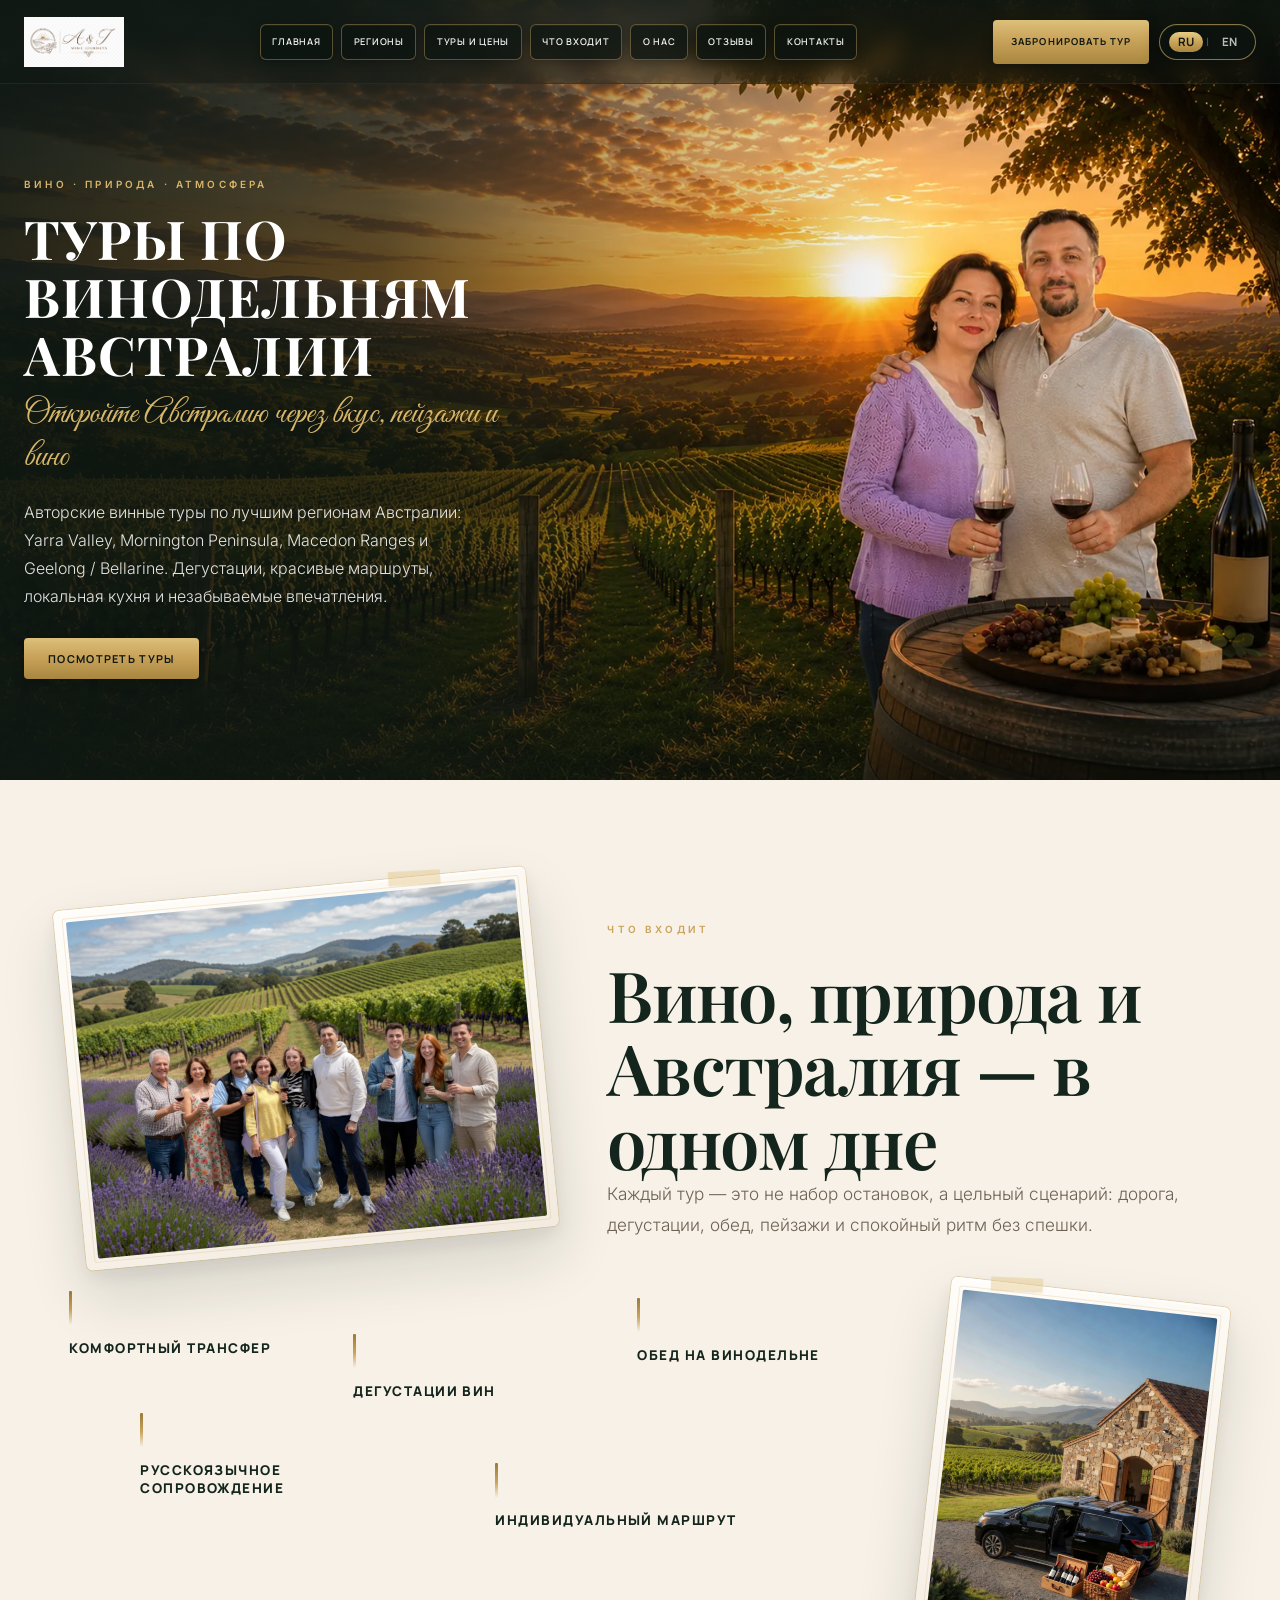
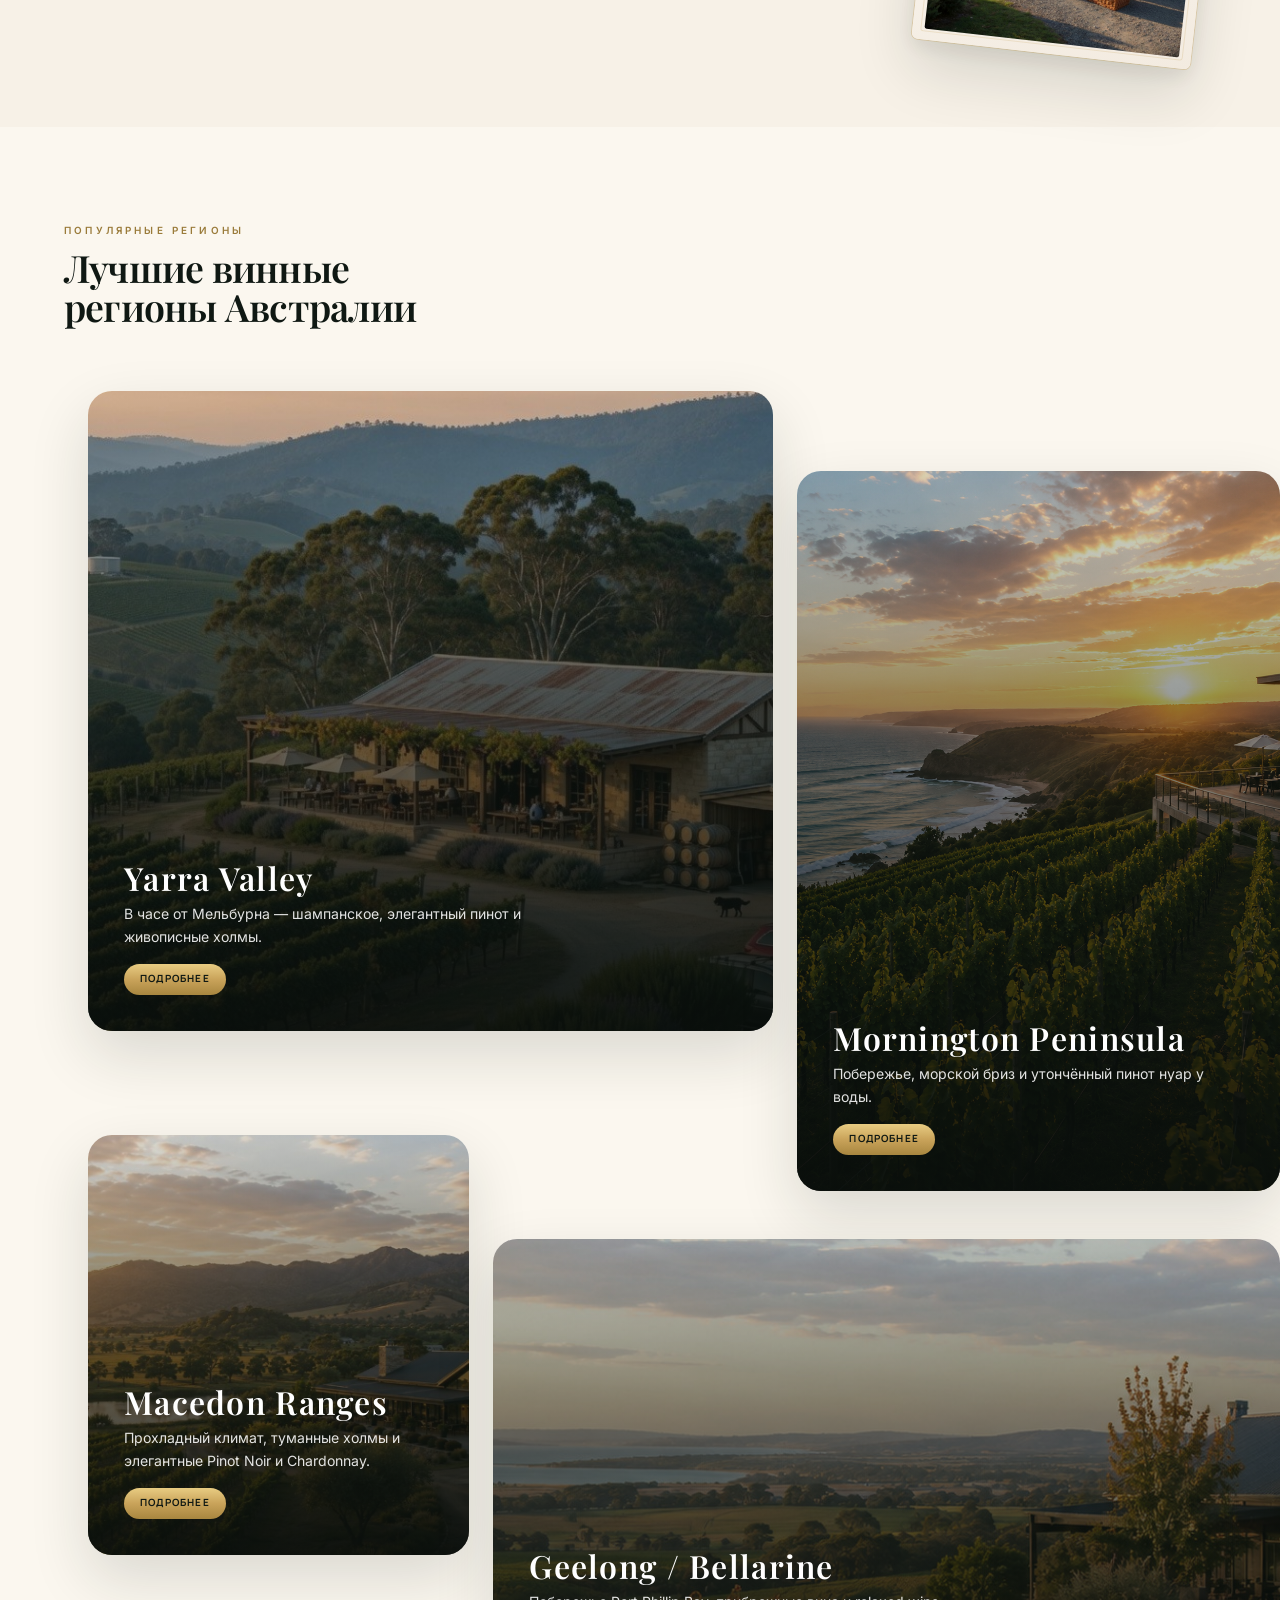
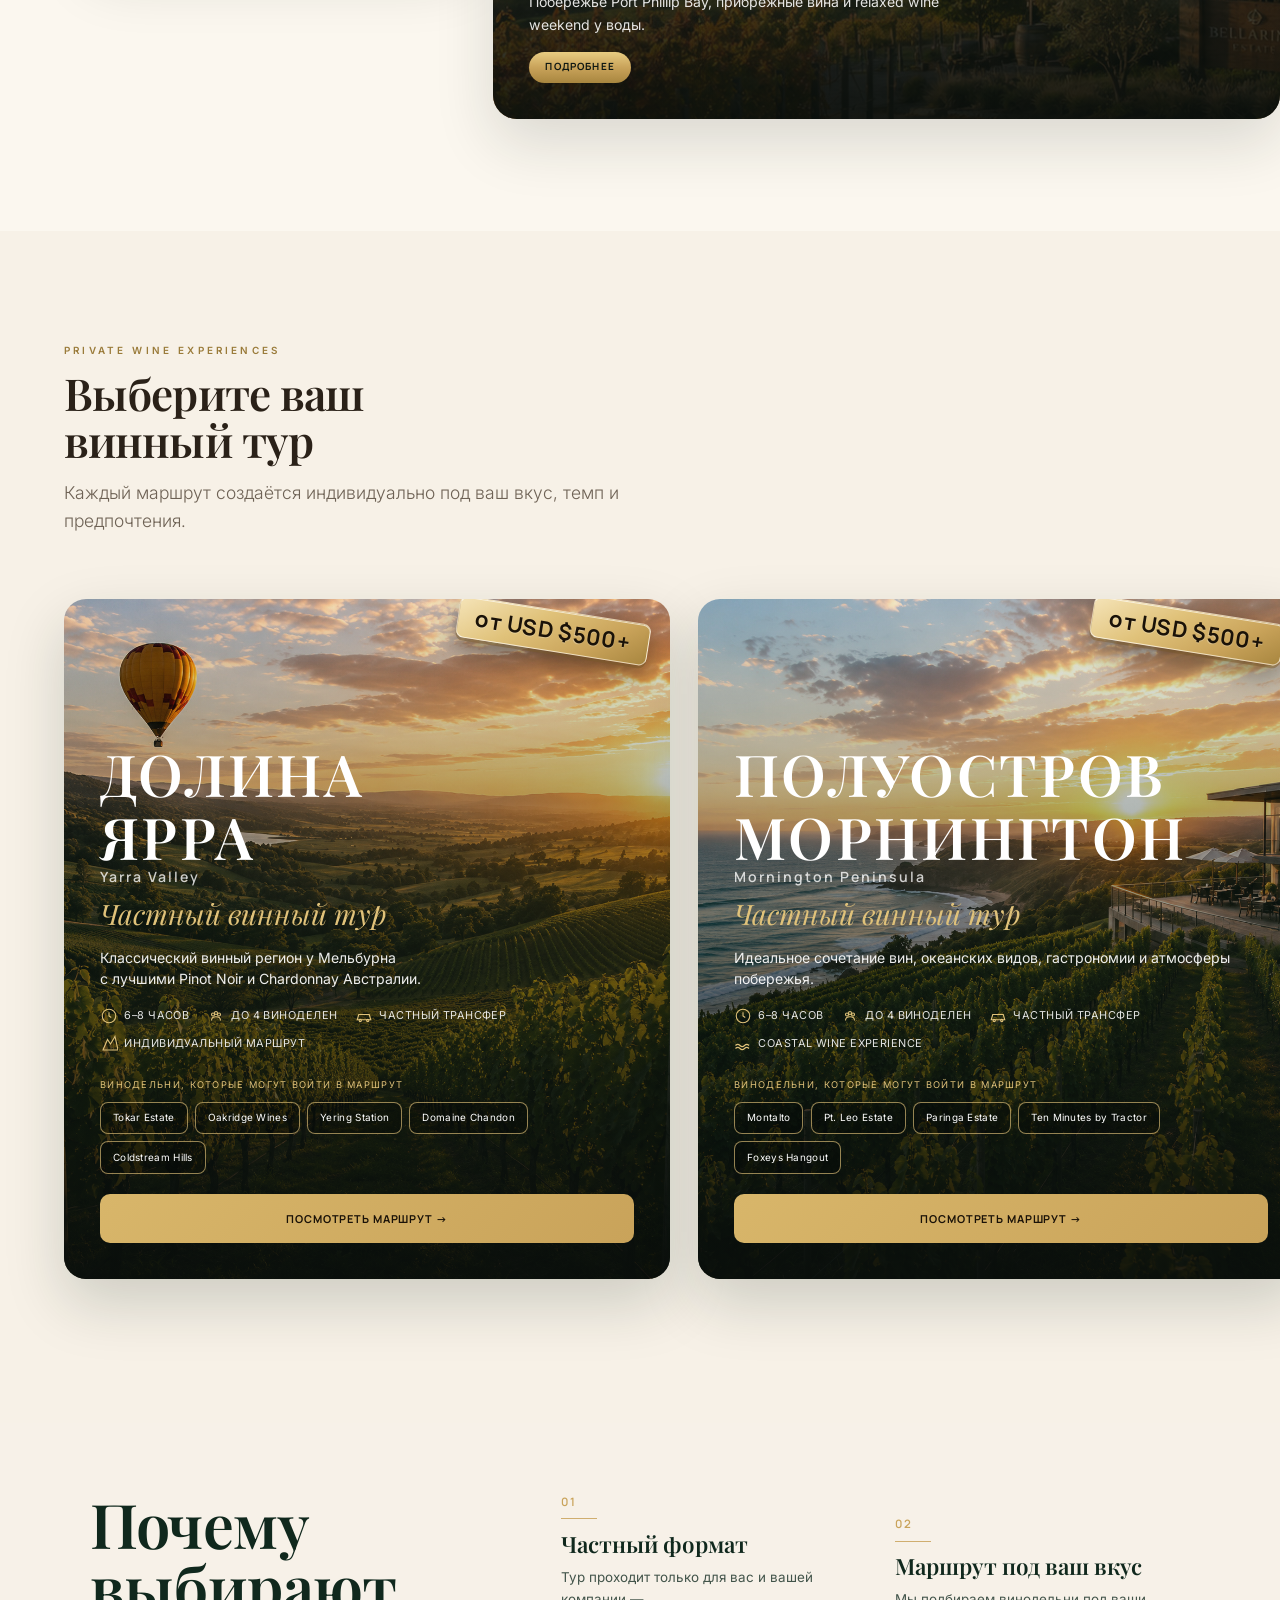
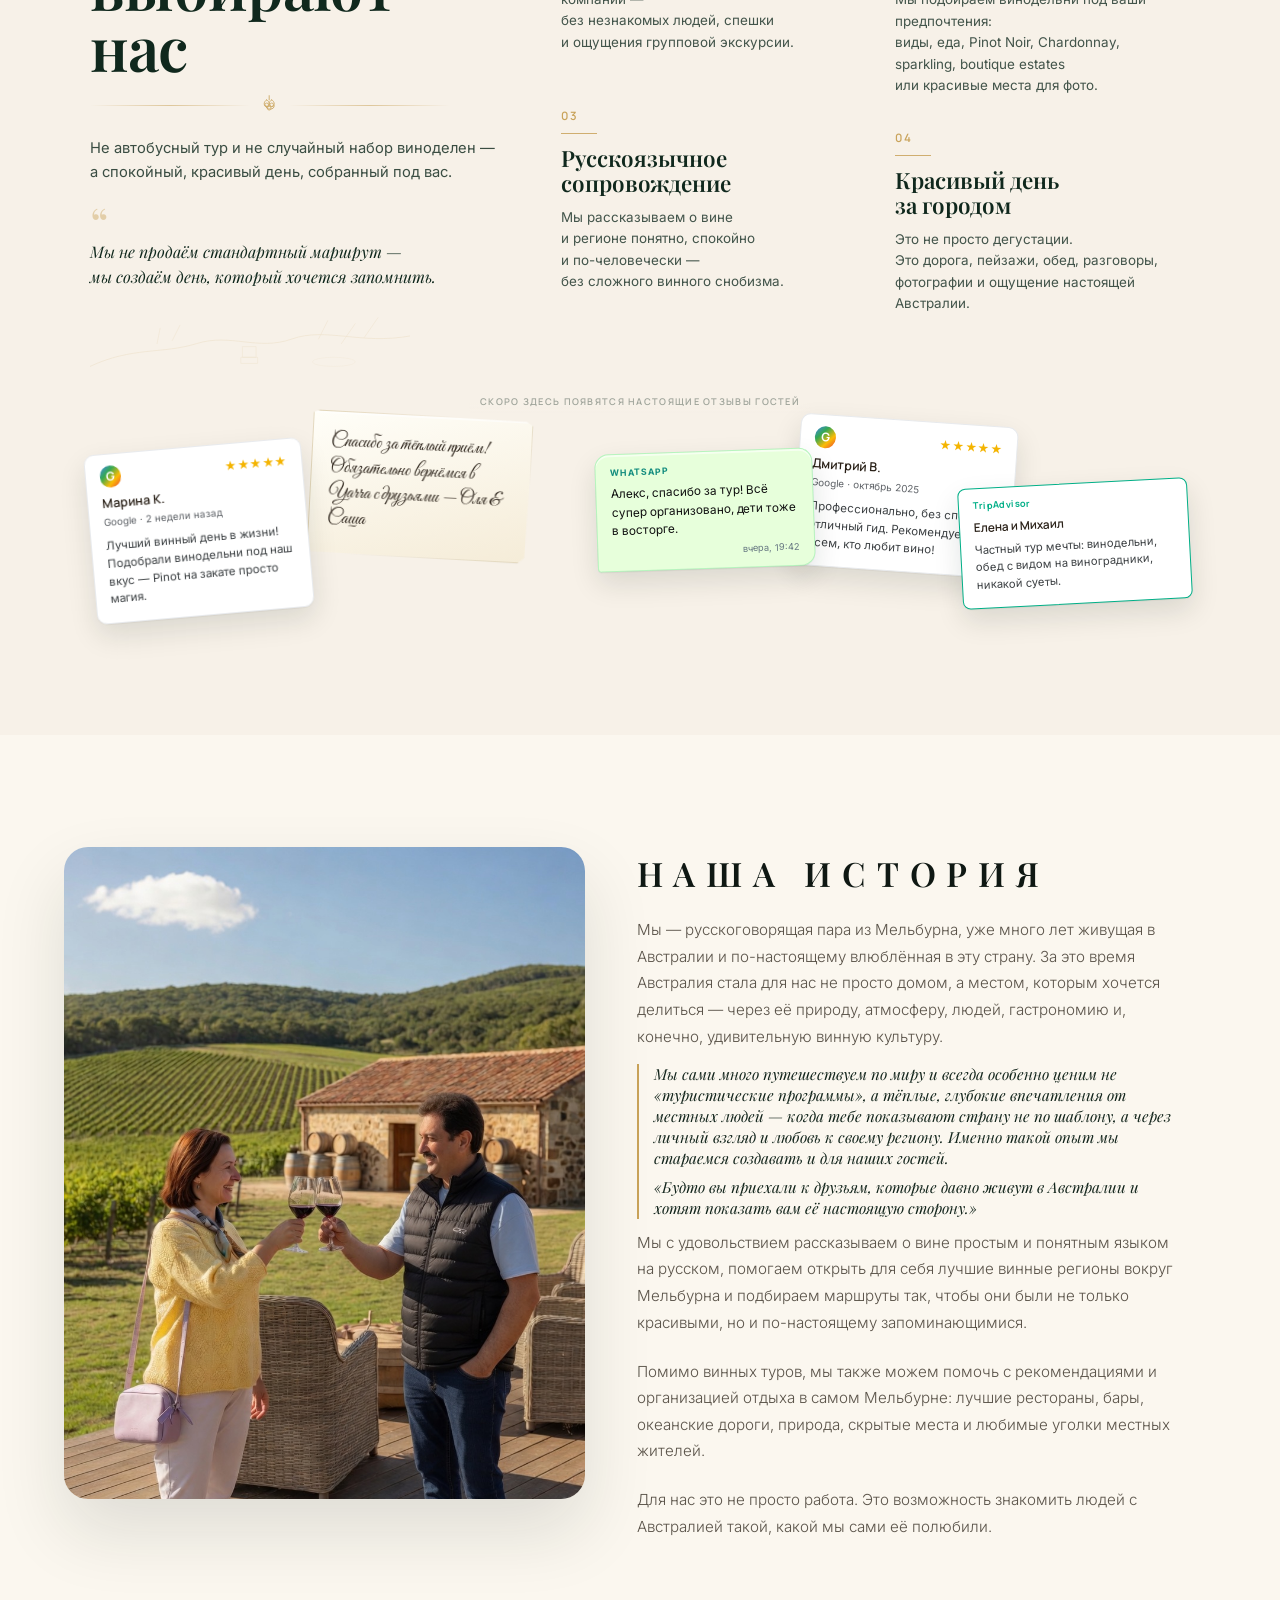
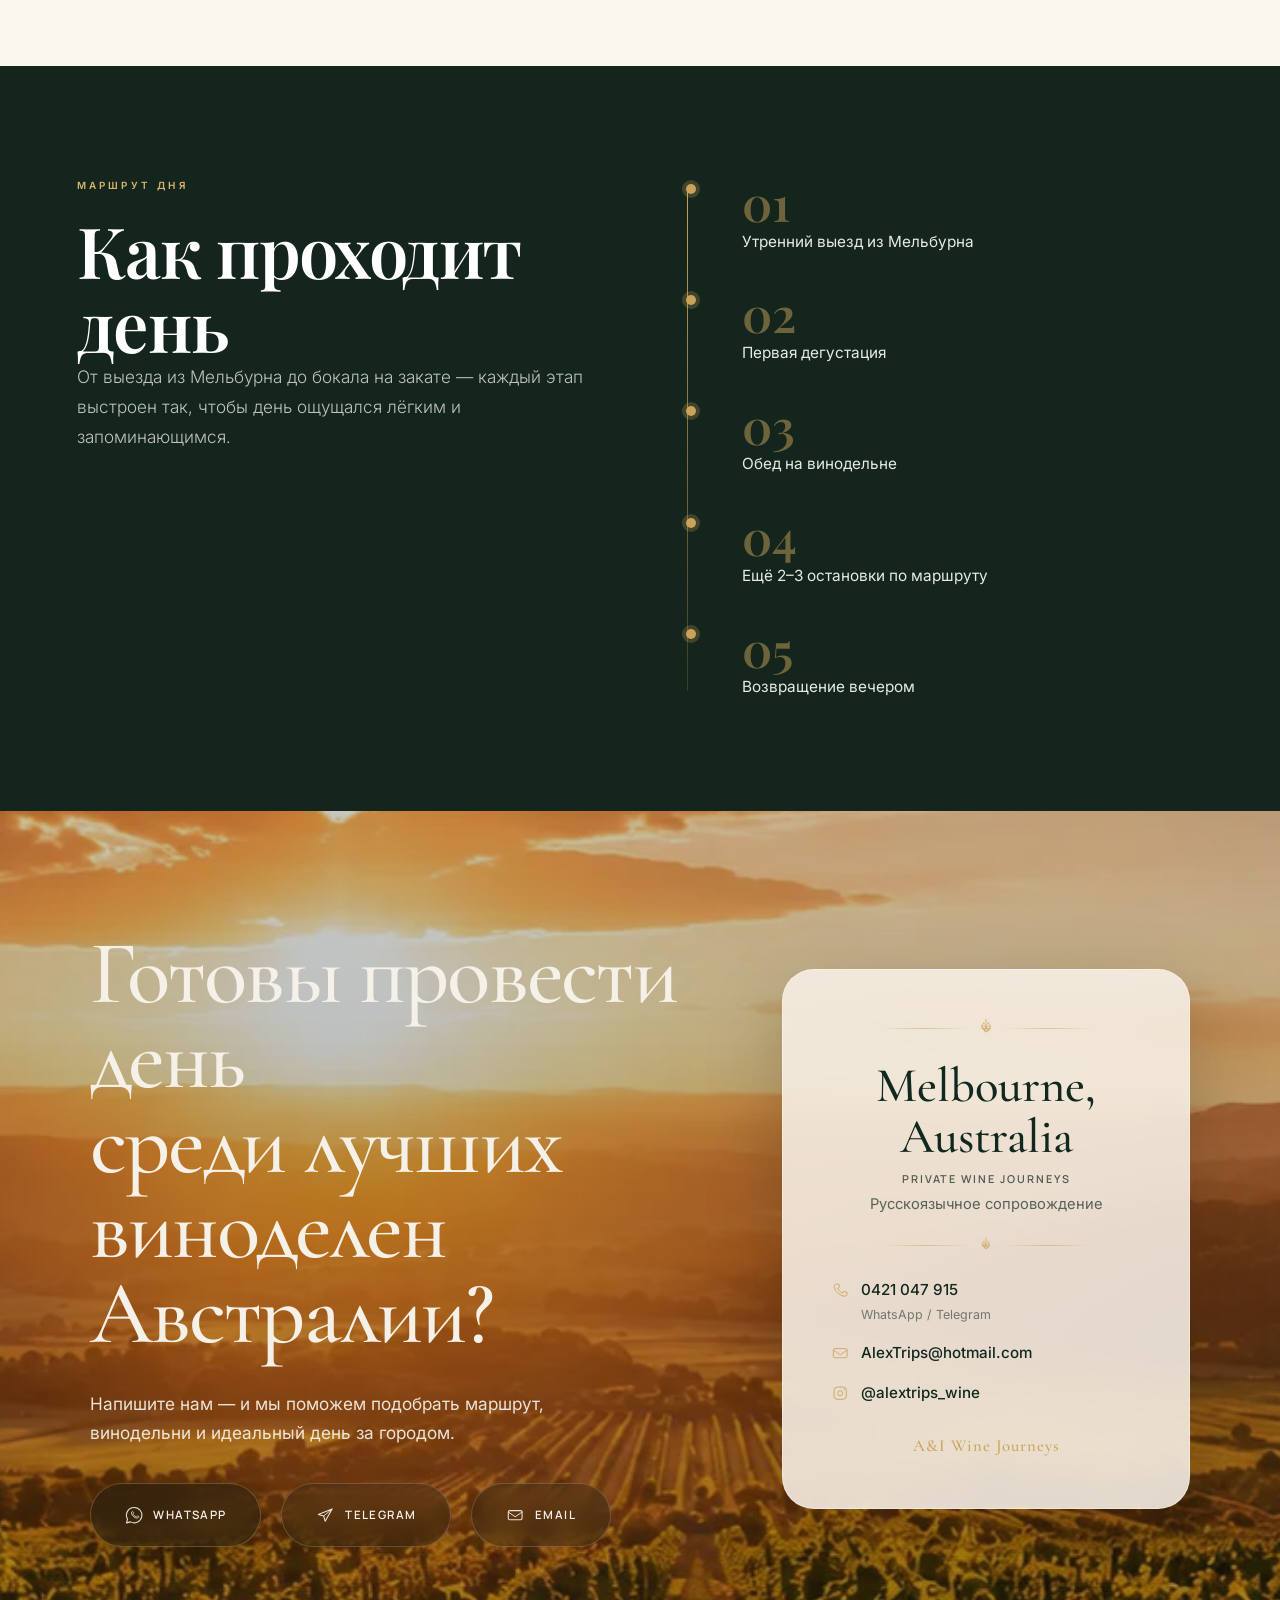
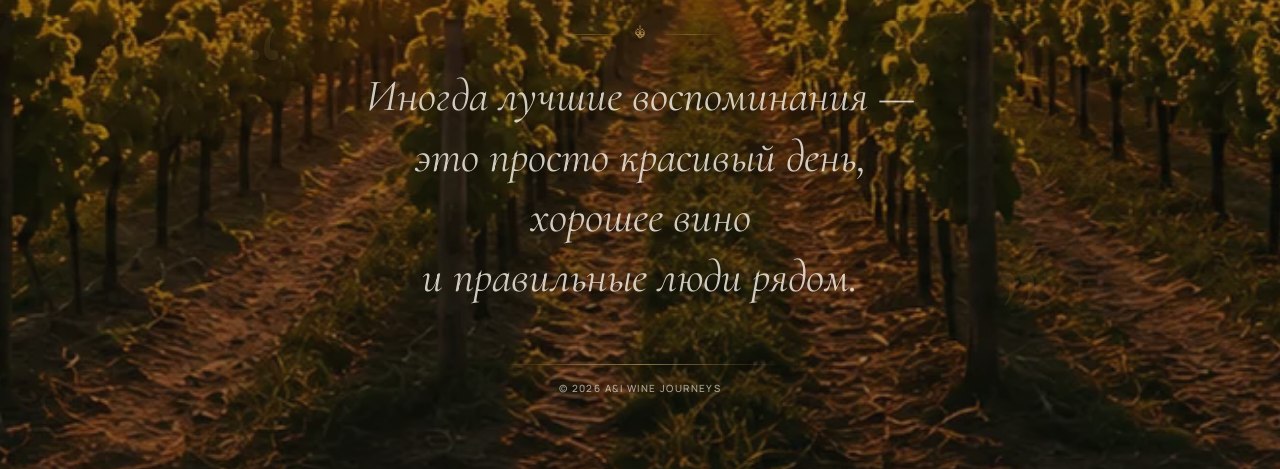
==== commit fee72857: "Remove four-column tour benefits strip from tours section. Co-authored-by: Cursor <cursoragent@curso" ====
--- a/docs/wine-tours/index.html
+++ b/docs/wine-tours/index.html
@@ -375,11 +375,6 @@
 .tour-tag{border:1px solid rgba(224,194,122,.65);color:#fff;background:rgba(0,0,0,.22);border-radius:8px;padding:.45rem .75rem;font-size:.62rem;letter-spacing:.03em}
 .tour-card__cta{background:linear-gradient(135deg,#D8B66A,#C9A35A);color:#1A1208;border-radius:10px;padding:1rem 2rem;font-family:Manrope,sans-serif;font-size:.68rem;font-weight:700;letter-spacing:.08em;text-transform:uppercase}
 .tour-card__cta:hover{filter:brightness(1.06);transform:translateY(-1px)}
-.tours__benefits{display:grid;grid-template-columns:repeat(4,1fr);gap:1.25rem;background:var(--soft-cream);border-radius:16px;padding:1.75rem 1.5rem;border:1px solid rgba(201,163,90,.15)}
-.tours__benefit{text-align:center}
-.tours__benefit svg{width:36px;height:36px;color:var(--gold);margin:0 auto .65rem}
-.tours__benefit strong{display:block;font-size:.62rem;letter-spacing:.12em;text-transform:uppercase;color:var(--text-dark);margin-bottom:.3rem}
-.tours__benefit span{font-size:.78rem;color:var(--text-muted);line-height:1.45}
 #routePanel{margin-top:2rem}
 #routePanel[hidden]{display:none}
 .route-panel{background:var(--card);border-radius:20px;padding:clamp(1.5rem,3vw,2.5rem);box-shadow:0 16px 48px rgba(19,37,28,.1);border:1px solid rgba(0,0,0,.05);animation:routeIn .45s ease}
@@ -473,7 +468,6 @@
   .nav a{padding:.42rem .55rem;min-height:32px;font-size:.5rem}
   .tour-card{min-height:min(560px,75vh)}
   .route-wineries{grid-template-columns:repeat(2,1fr)}
-  .tours__benefits{grid-template-columns:repeat(2,1fr)}
   .regions__grid{grid-template-columns:repeat(2,1fr);width:min(720px,calc(100vw - 2rem))}
   .features__grid{grid-template-columns:repeat(3,1fr)}
   .polaroid{grid-column:1/-1;justify-self:center;margin-top:.5rem}
@@ -537,7 +531,6 @@
   .mobile-booking-bar[hidden]{display:none!important}
   body.booking-flow-active .mobile-booking-bar:not([hidden]){display:block}
   .mobile-booking-bar__btn{max-width:none}
-  .tours__benefits{grid-template-columns:1fr}
   .regions__grid{grid-template-columns:1fr;width:100%;padding:0 1rem}
 }
 
@@ -569,7 +562,7 @@
   body.has-mobile-booking-bar{padding-bottom:0}
 }
 </style>
-<link rel="stylesheet" href="editorial.css?v=35">
+<link rel="stylesheet" href="editorial.css?v=36">
 </head>
 <body>
 
@@ -699,28 +692,6 @@
           <a id="mbWhatsApp" class="btn btn-whatsapp mobile-booking-bar__btn is-disabled" href="#" aria-disabled="true">Выберите винодельни</a>
         </div>
       </div>
-      <div class="tours__benefits" aria-label="Преимущества тура" data-i18n-attr="tours.benefitsAria|aria-label">
-        <div class="tours__benefit">
-          <svg viewBox="0 0 40 40" fill="none" stroke="currentColor" stroke-width="1.3"><path d="M20 4C12 4 6 11 6 18c0 10 14 19 14 19s14-9 14-19c0-7-6-14-14-14z"/><circle cx="20" cy="18" r="3"/></svg>
-          <strong data-i18n="tours.benefits.0.strong">Частный тур</strong>
-          <span data-i18n="tours.benefits.0.span">Только для вас и вашей компании</span>
-        </div>
-        <div class="tours__benefit">
-          <svg viewBox="0 0 40 40" fill="none" stroke="currentColor" stroke-width="1.3"><path d="M12 32c0-8 6-14 8-20 2 6 8 12 8 20"/><ellipse cx="20" cy="28" rx="8" ry="3"/></svg>
-          <strong data-i18n="tours.benefits.1.strong">Премиальные винодельни</strong>
-          <span data-i18n="tours.benefits.1.span">Только лучшие винодельни региона</span>
-        </div>
-        <div class="tours__benefit">
-          <svg viewBox="0 0 40 40" fill="none" stroke="currentColor" stroke-width="1.3"><ellipse cx="20" cy="26" rx="10" ry="4"/><path d="M12 18h16l-2-8h-12z"/></svg>
-          <strong data-i18n="tours.benefits.2.strong">Гастрономические опыты</strong>
-          <span data-i18n="tours.benefits.2.span">Рестораны, дегустации и локальные деликатесы</span>
-        </div>
-        <div class="tours__benefit">
-          <svg viewBox="0 0 40 40" fill="none" stroke="currentColor" stroke-width="1.3"><rect x="6" y="10" width="28" height="20" rx="2"/><circle cx="20" cy="20" r="4"/></svg>
-          <strong data-i18n="tours.benefits.3.strong">Живописные места</strong>
-          <span data-i18n="tours.benefits.3.span">Лучшие виды, виноградники и фотолокации</span>
-        </div>
-      </div>
     </div>
   </section>
 
@@ -934,7 +905,7 @@
 
 </main>
 
-<script src="translations.js?v=22"></script>
+<script src="translations.js?v=23"></script>
 <script src="i18n.js?v=3"></script>
 <script src="nav.js?v=1"></script>
 <script src="tours.js?v=13"></script>
--- a/docs/wine-tours/editorial.css
+++ b/docs/wine-tours/editorial.css
@@ -317,22 +317,6 @@
   align-items:stretch;
   margin-bottom:2rem
 }
-.tours__benefits{
-  display:grid;
-  grid-template-columns:repeat(4,1fr);
-  gap:2rem 2.5rem;
-  padding:clamp(2rem,4vw,3rem) 0 0;
-  margin-top:1rem;
-  background:transparent;
-  border:none;
-  border-radius:0;
-  border-top:1px solid rgba(19,37,28,.08)
-}
-.tours__benefit{text-align:left}
-.tours__benefit svg{margin:0 0 1rem;color:var(--gold-dk)}
-.tours__benefit strong{font-size:.68rem;margin-bottom:.5rem}
-.tours__benefit span{font-size:.88rem;line-height:1.55}
-
 /* —— Route panel editorial —— */
 .route-panel--editorial{
   background:transparent;
@@ -1345,11 +1329,9 @@
     margin-top:0!important;
     grid-column:auto
   }
-  .tours__benefits{grid-template-columns:1fr 1fr;gap:1.5rem}
 }
 
 @media(max-width:768px){
-  .tours__benefits{grid-template-columns:1fr}
   .route-panel--editorial .route-wineries{grid-template-columns:1fr;gap:.75rem}
   .route-panel__layout{display:block}
   .route-sidebar .route-panel__intro--desk{display:none}
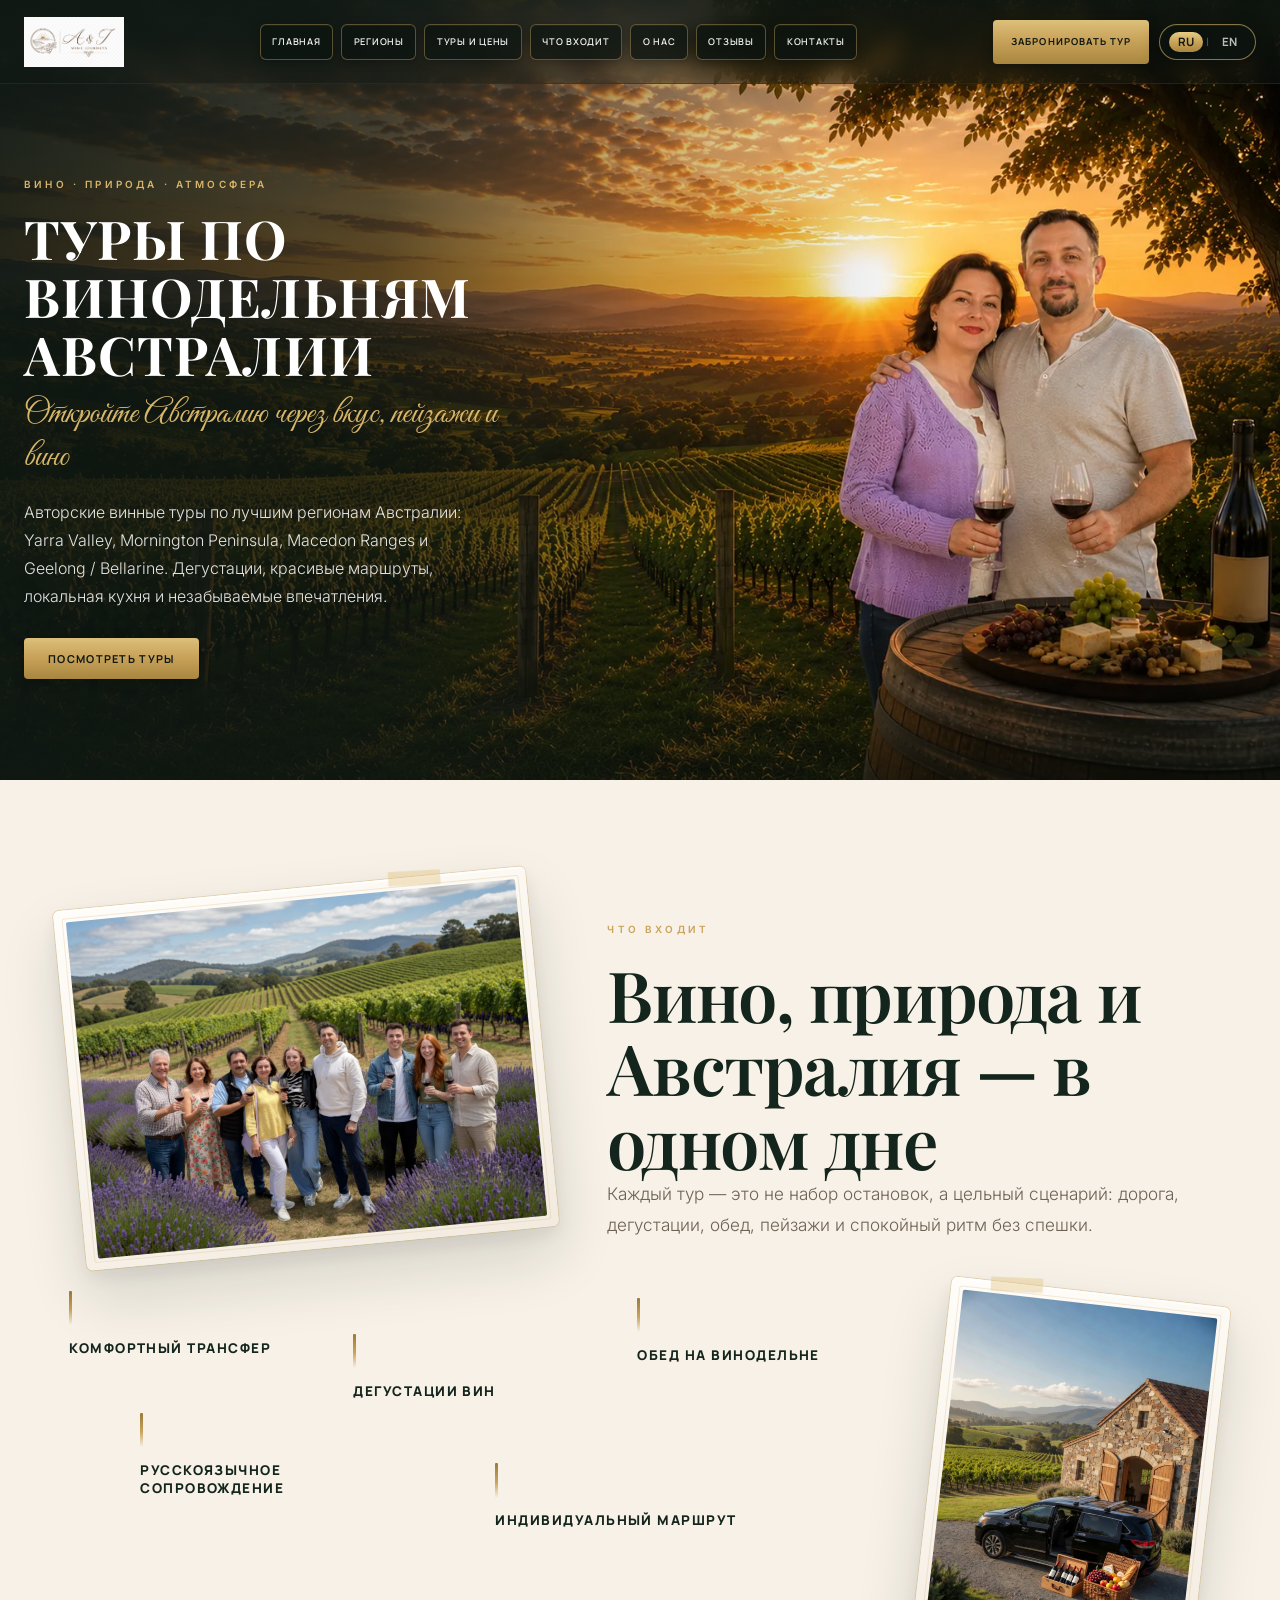
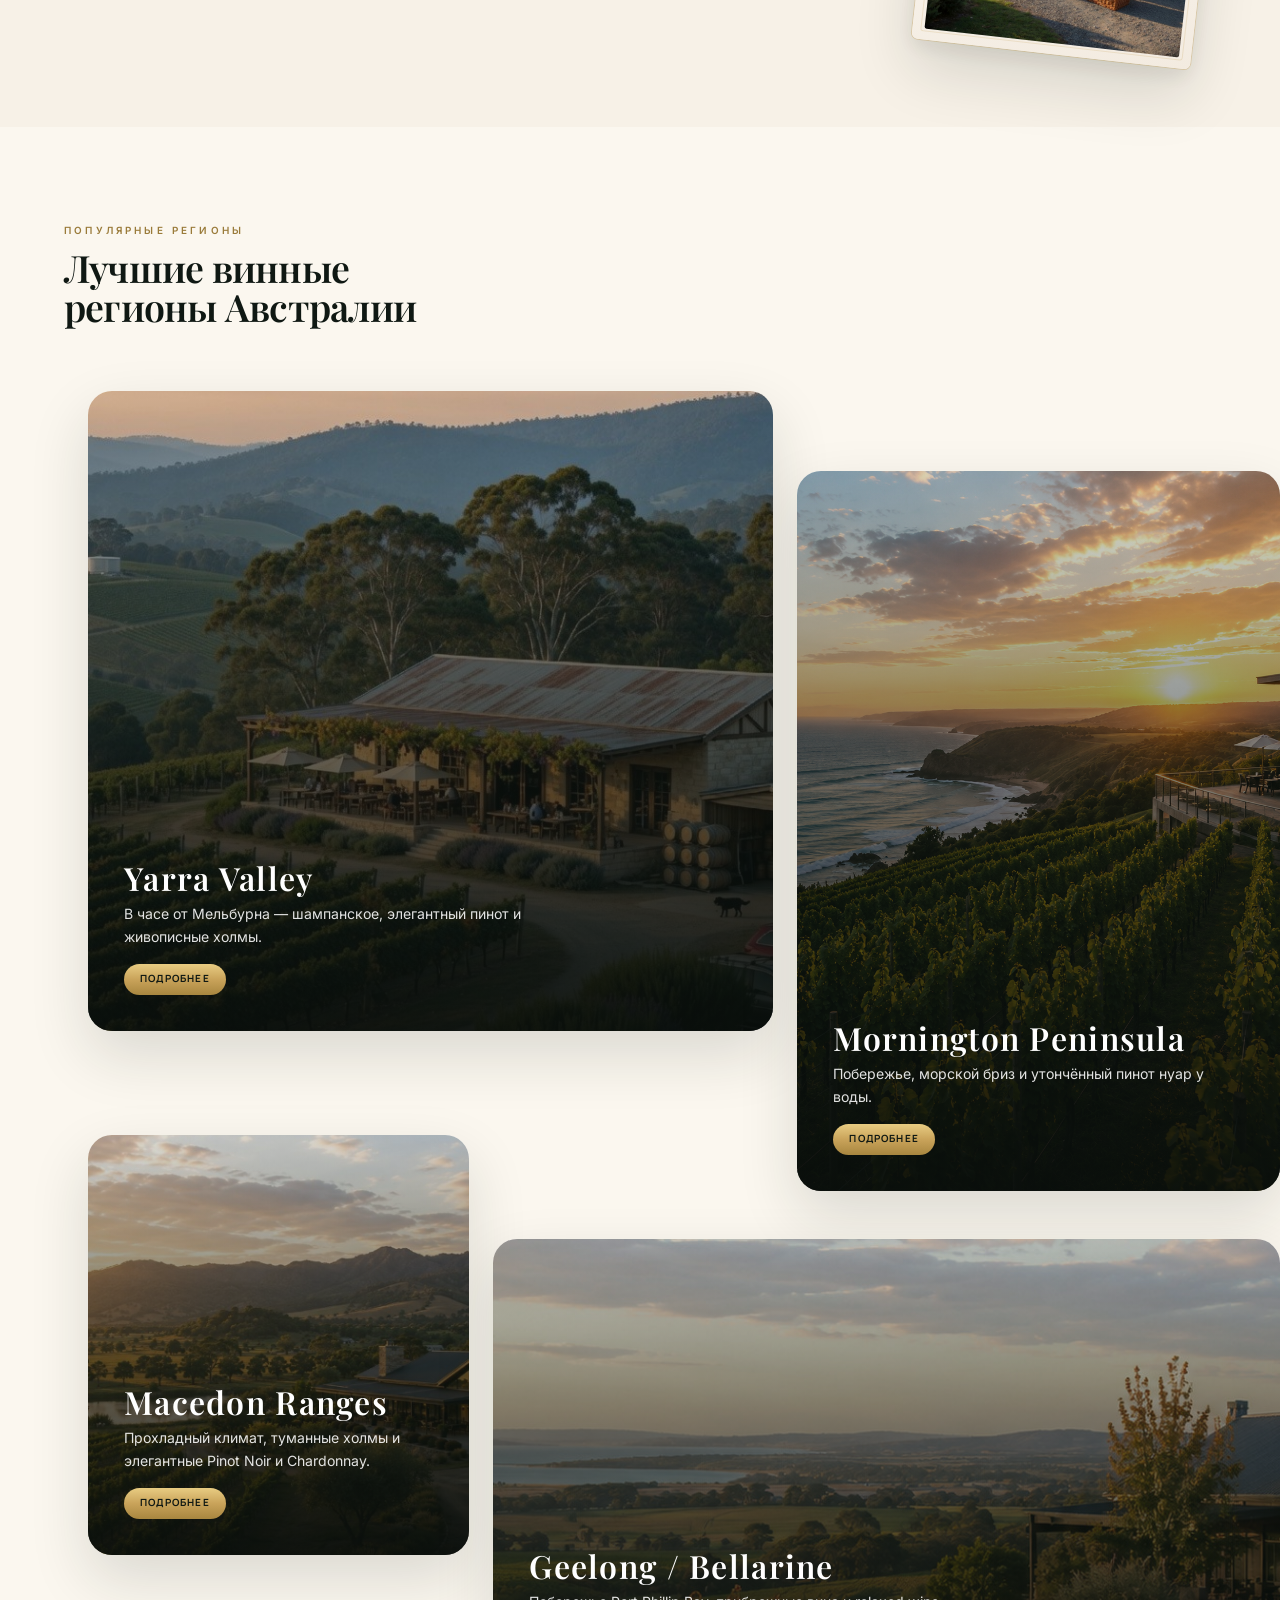
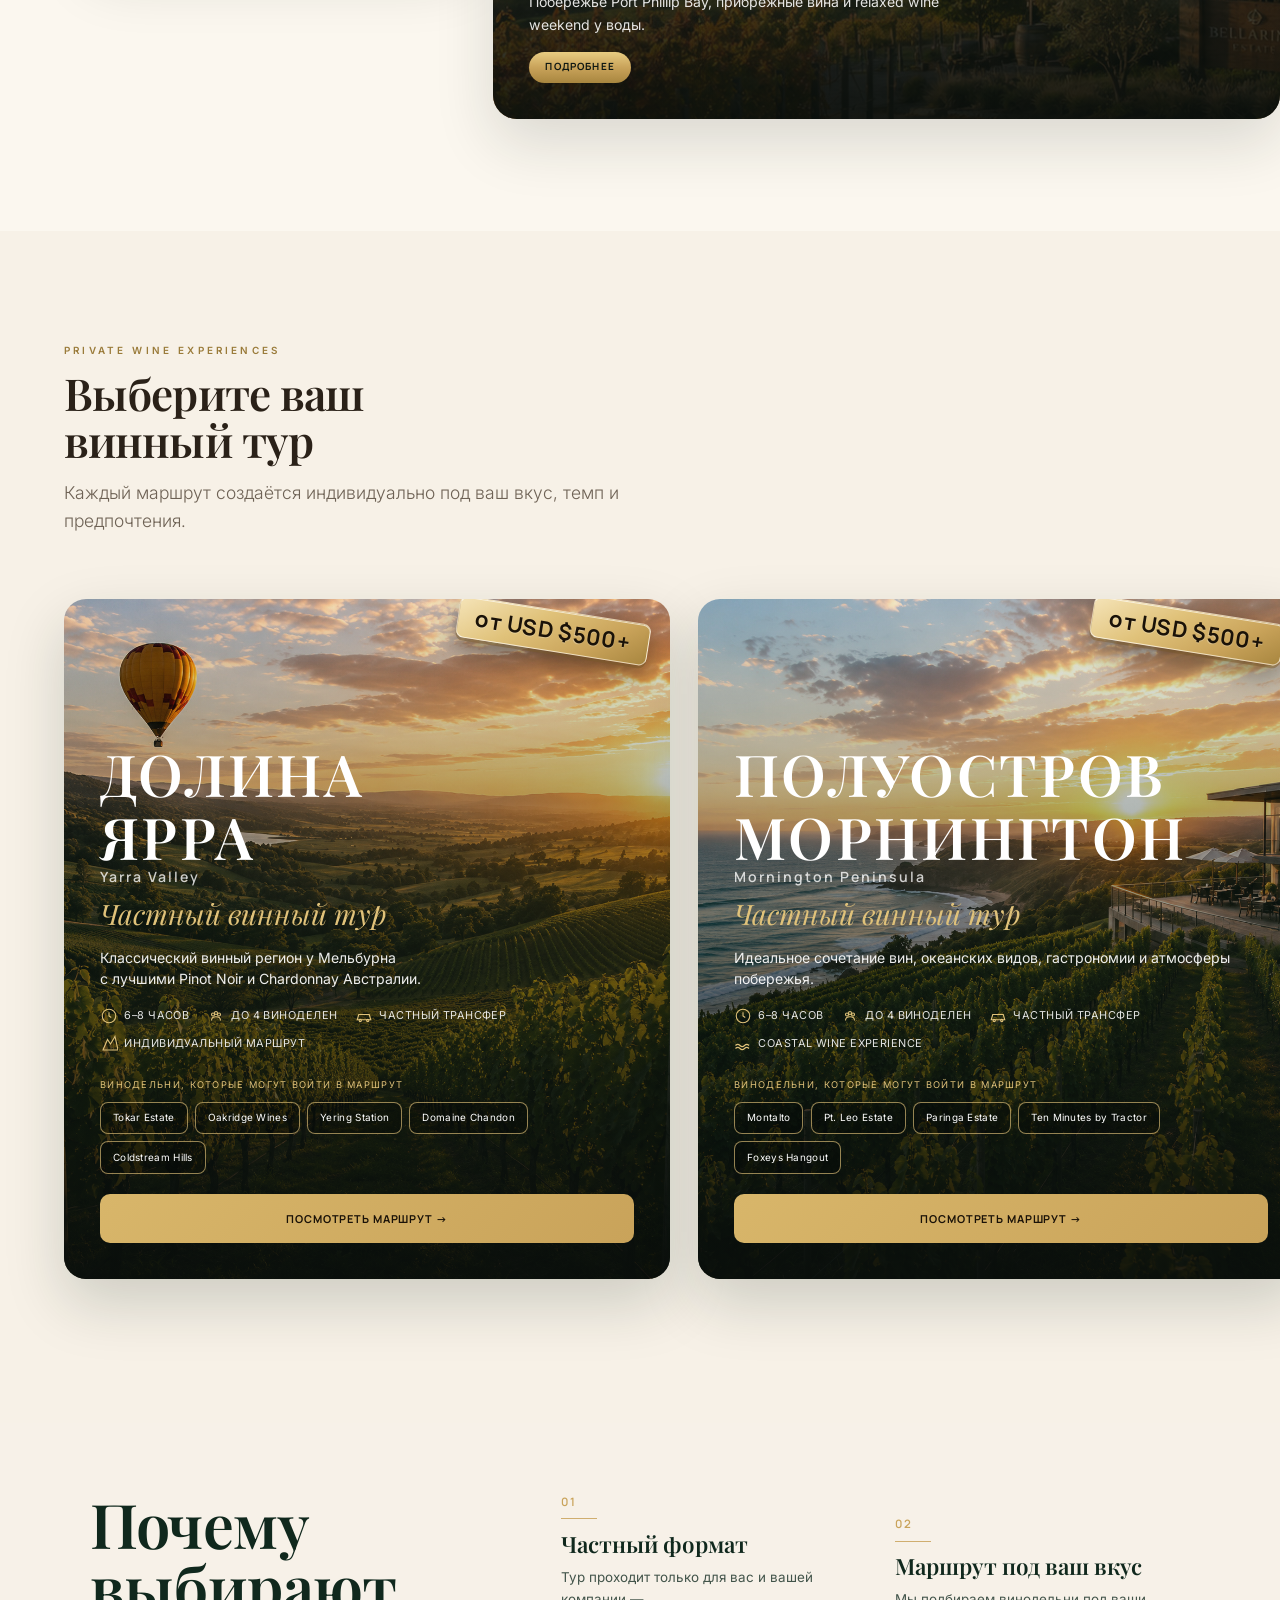
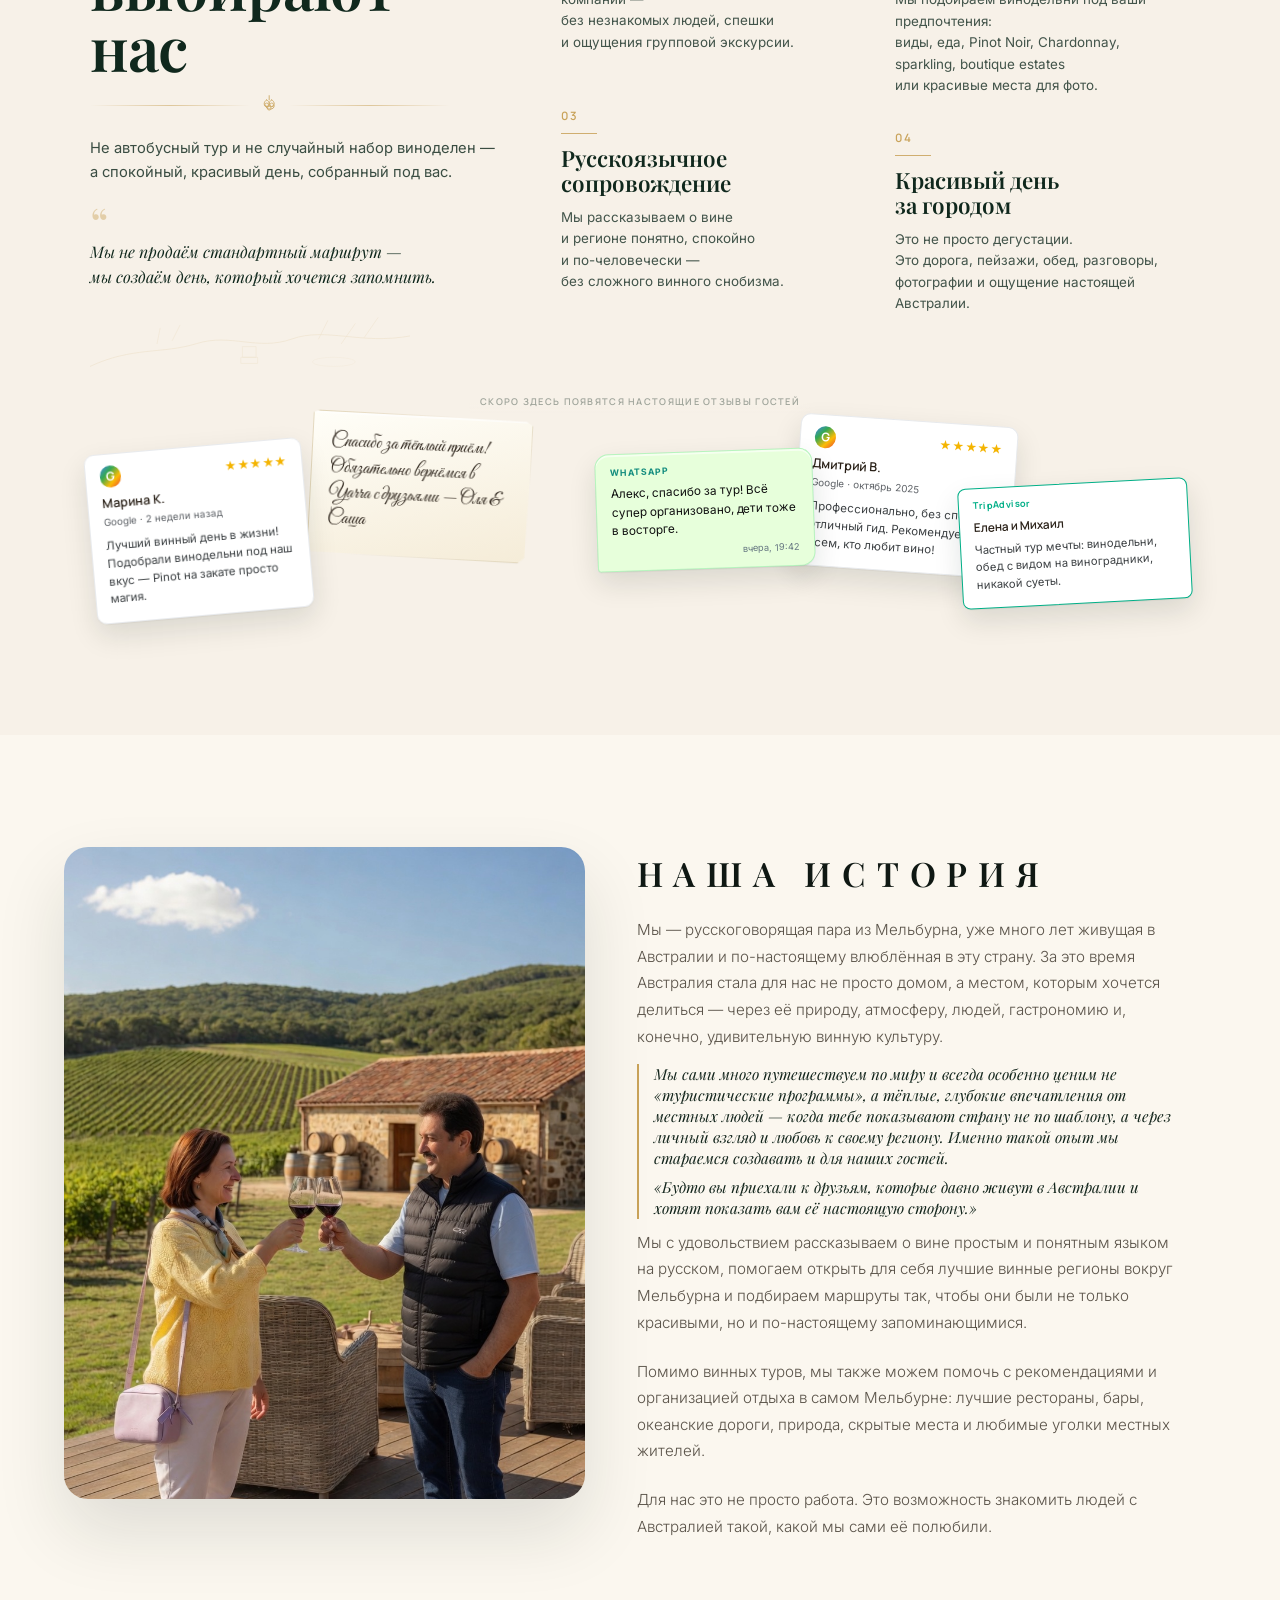
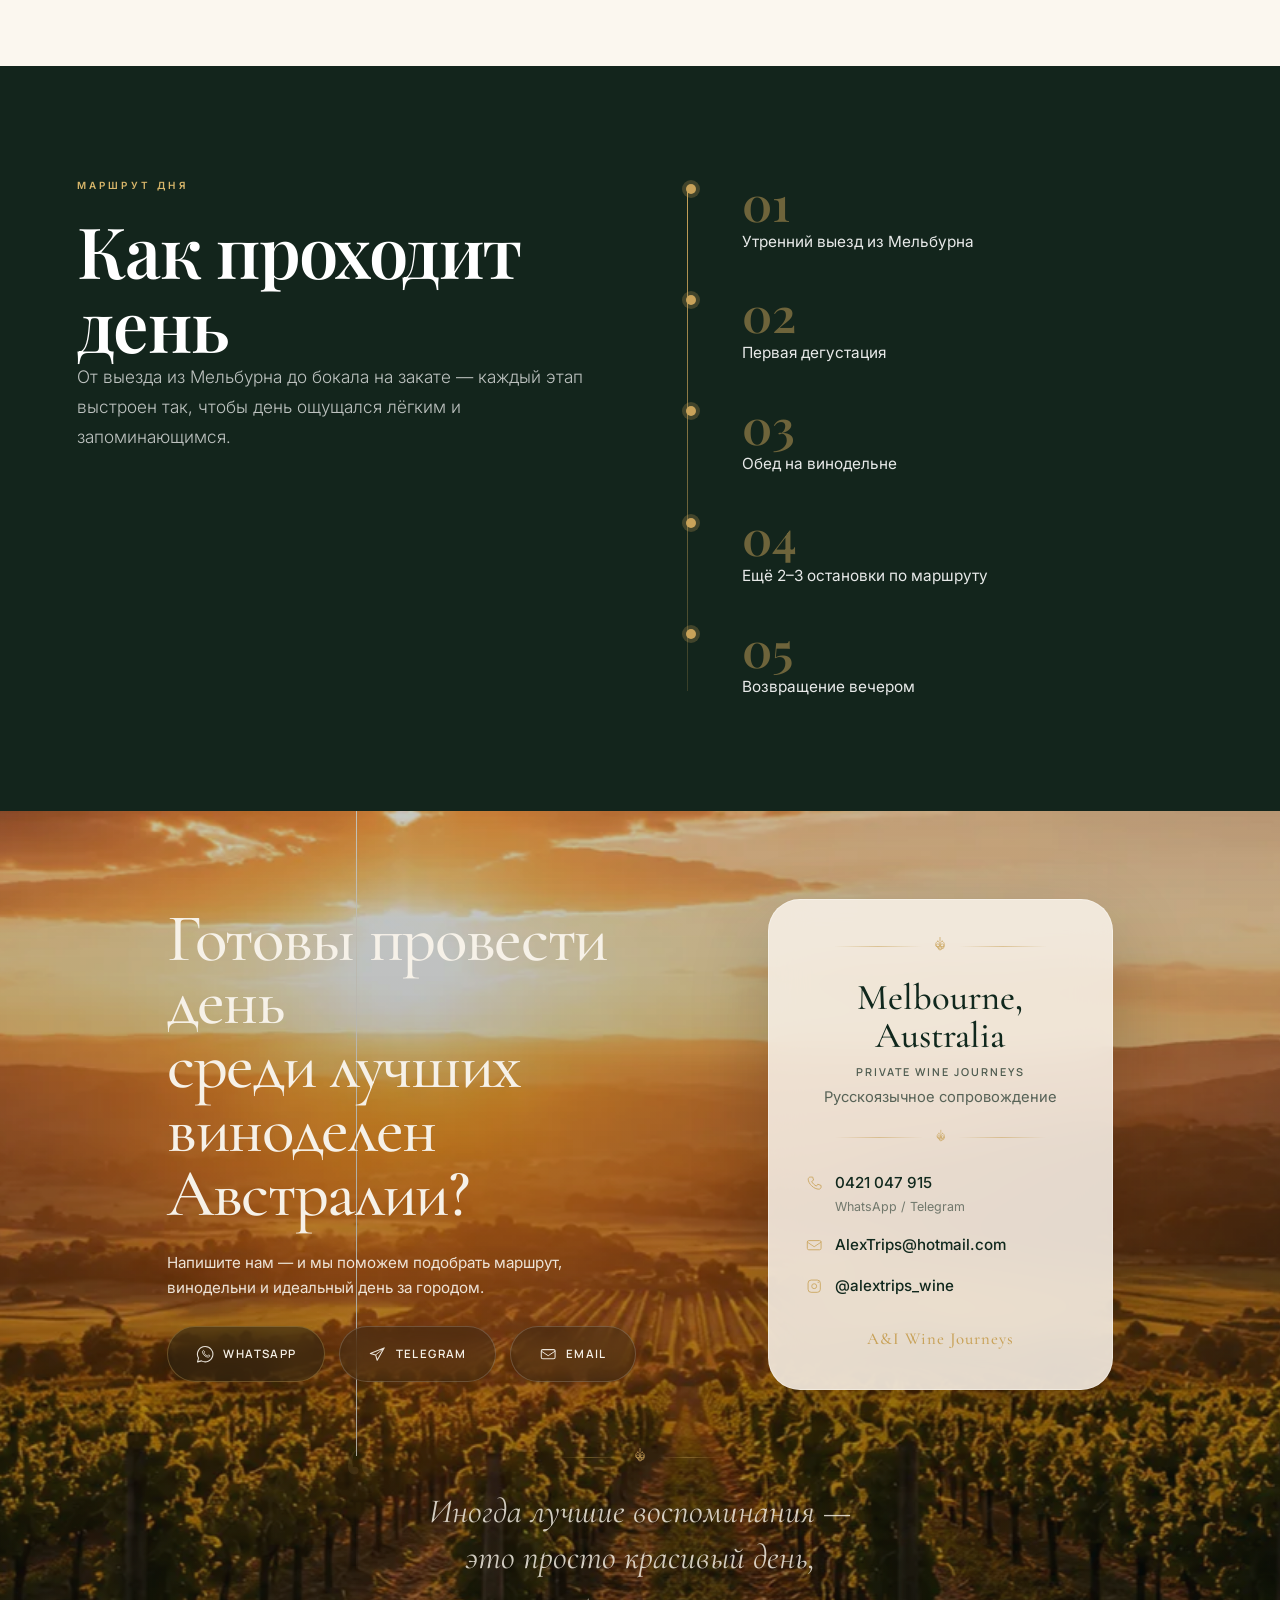
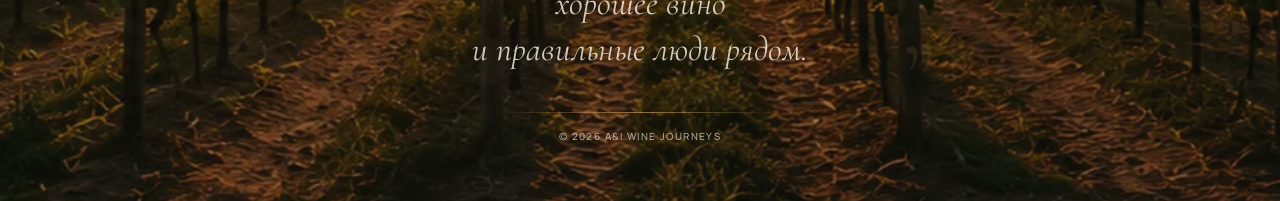
==== commit 76776e65: "Tighten cinematic footer: 25% narrower content, reduced spacing. Co-authored-by: Cursor <cursoragent" ====
--- a/docs/wine-tours/index.html
+++ b/docs/wine-tours/index.html
@@ -562,7 +562,7 @@
   body.has-mobile-booking-bar{padding-bottom:0}
 }
 </style>
-<link rel="stylesheet" href="editorial.css?v=36">
+<link rel="stylesheet" href="editorial.css?v=37">
 </head>
 <body>
 
--- a/docs/wine-tours/editorial.css
+++ b/docs/wine-tours/editorial.css
@@ -943,8 +943,10 @@
   --cin-ink:#10281D;
   --cin-cream:#F6F1E8;
   --cin-gold:#C9A35A;
+  --cin-content-max:1080px;
+  --cin-quote-max:39rem;
   position:relative;
-  min-height:820px;
+  min-height:620px;
   overflow:hidden;
   color:var(--cin-cream)
 }
@@ -972,9 +974,9 @@
 .cinematic-end__inner{
   position:relative;
   z-index:2;
-  max-width:1440px;
+  max-width:var(--cin-content-max);
   margin:0 auto;
-  padding:120px clamp(40px,7vw,140px) 72px;
+  padding:88px clamp(32px,5.25vw,105px) 56px;
   opacity:0;
   transform:translateY(28px);
   transition:opacity .9s ease,transform .9s ease
@@ -986,13 +988,13 @@
 .cinematic-end__grid{
   display:grid;
   grid-template-columns:1.2fr .8fr;
-  gap:80px;
+  gap:60px;
   align-items:center
 }
 .cinematic-end__title{
   font-family:'Cormorant Garamond',serif;
   font-weight:500;
-  font-size:clamp(64px,7vw,96px);
+  font-size:clamp(48px,5.25vw,72px);
   line-height:.95;
   letter-spacing:-.02em;
   color:var(--cin-cream);
@@ -1000,25 +1002,25 @@
 }
 .cinematic-end__lead{
   font-family:Inter,system-ui,sans-serif;
-  font-size:clamp(1rem,1.35vw,22px);
-  line-height:1.7;
+  font-size:clamp(.95rem,1.1vw,17px);
+  line-height:1.65;
   color:rgba(246,241,232,.92);
-  max-width:540px;
-  margin:32px 0 0
+  max-width:405px;
+  margin:24px 0 0
 }
 .cinematic-end__actions{
   display:flex;
   flex-wrap:wrap;
-  gap:20px;
-  margin-top:clamp(1.75rem,3vw,2.25rem)
+  gap:14px;
+  margin-top:clamp(1.25rem,2.25vw,1.65rem)
 }
 .cinematic-end__btn{
   display:inline-flex;
   align-items:center;
   justify-content:center;
-  gap:.65rem;
-  height:64px;
-  padding:0 34px;
+  gap:.55rem;
+  height:56px;
+  padding:0 28px;
   border-radius:999px;
   background:rgba(15,22,18,.28);
   backdrop-filter:blur(12px);
@@ -1055,9 +1057,9 @@
 }
 .cinematic-end__panel{
   width:100%;
-  max-width:460px;
+  max-width:345px;
   margin-left:auto;
-  padding:48px;
+  padding:36px;
   background:rgba(247,241,232,.88);
   backdrop-filter:blur(18px);
   -webkit-backdrop-filter:blur(18px);
@@ -1109,7 +1111,7 @@
 .cinematic-end__grape--sm{width:.85rem}
 .cinematic-end__panel-place{
   font-family:'Cormorant Garamond',serif;
-  font-size:clamp(2.35rem,3.8vw,52px);
+  font-size:clamp(1.85rem,2.85vw,39px);
   font-weight:500;
   line-height:1.05;
   color:var(--cin-ink);
@@ -1178,8 +1180,8 @@
 }
 .cinematic-end__quote{
   position:relative;
-  max-width:52rem;
-  margin:clamp(3.5rem,6vw,5rem) auto 0;
+  max-width:var(--cin-quote-max);
+  margin:clamp(2.5rem,4.5vw,3.75rem) auto 0;
   padding:0;
   border:none;
   text-align:center;
@@ -1195,7 +1197,7 @@
 .cinematic-end__quote::after{
   position:absolute;
   font-family:'Cormorant Garamond',serif;
-  font-size:clamp(5rem,12vw,8rem);
+  font-size:clamp(3.75rem,9vw,6rem);
   line-height:1;
   color:rgba(201,163,90,.12);
   pointer-events:none
@@ -1217,12 +1219,12 @@
   font-family:'Cormorant Garamond',serif;
   font-style:italic;
   font-weight:400;
-  font-size:clamp(32px,3.5vw,48px);
+  font-size:clamp(28px,2.65vw,36px);
   line-height:1.35;
   color:rgba(246,241,232,.82)
 }
 .cinematic-end__legal{
-  margin-top:clamp(2.5rem,5vw,3.5rem);
+  margin-top:clamp(1.75rem,3.75vw,2.5rem);
   text-align:center
 }
 .cinematic-end__legal-rule{
@@ -1246,7 +1248,7 @@
     gap:clamp(2.5rem,5vw,3.5rem)
   }
   .cinematic-end__panel{
-    max-width:min(460px,100%);
+    max-width:min(345px,100%);
     margin:0 auto;
     transform:translateY(0)
   }
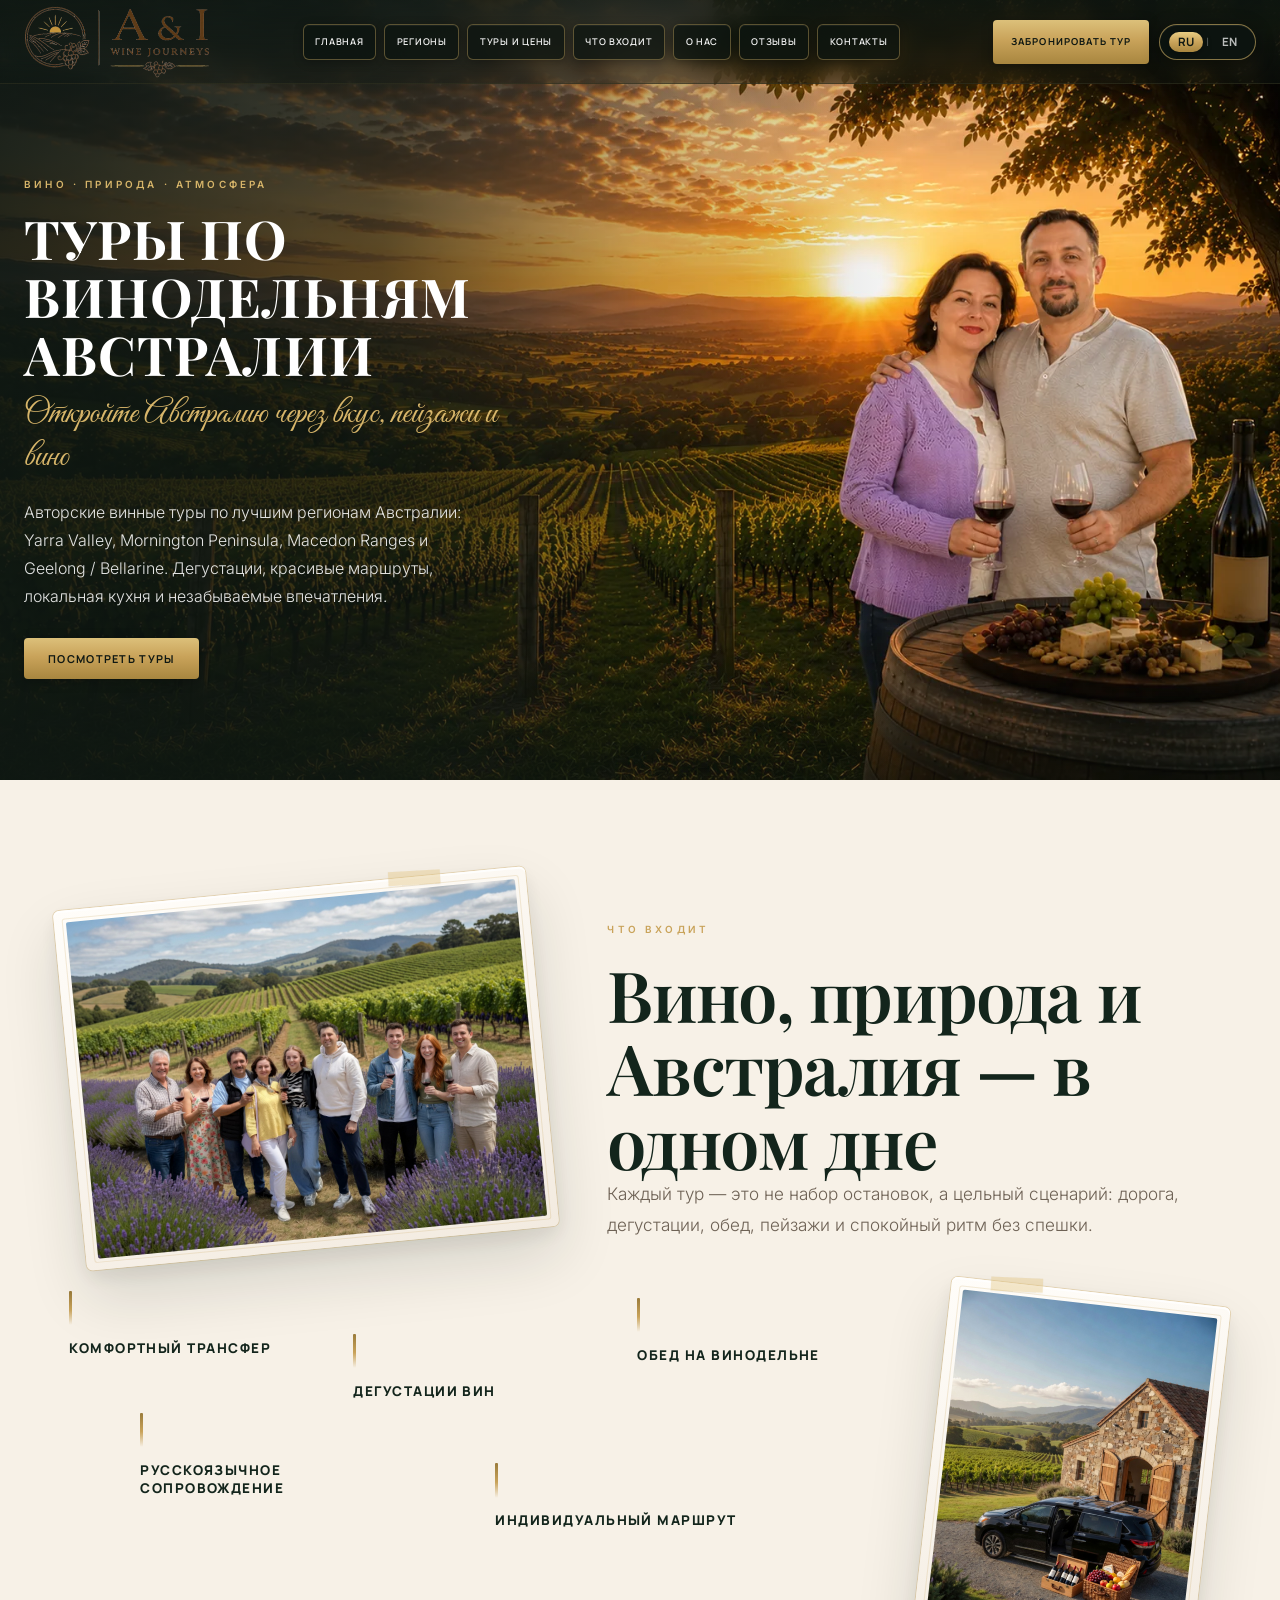
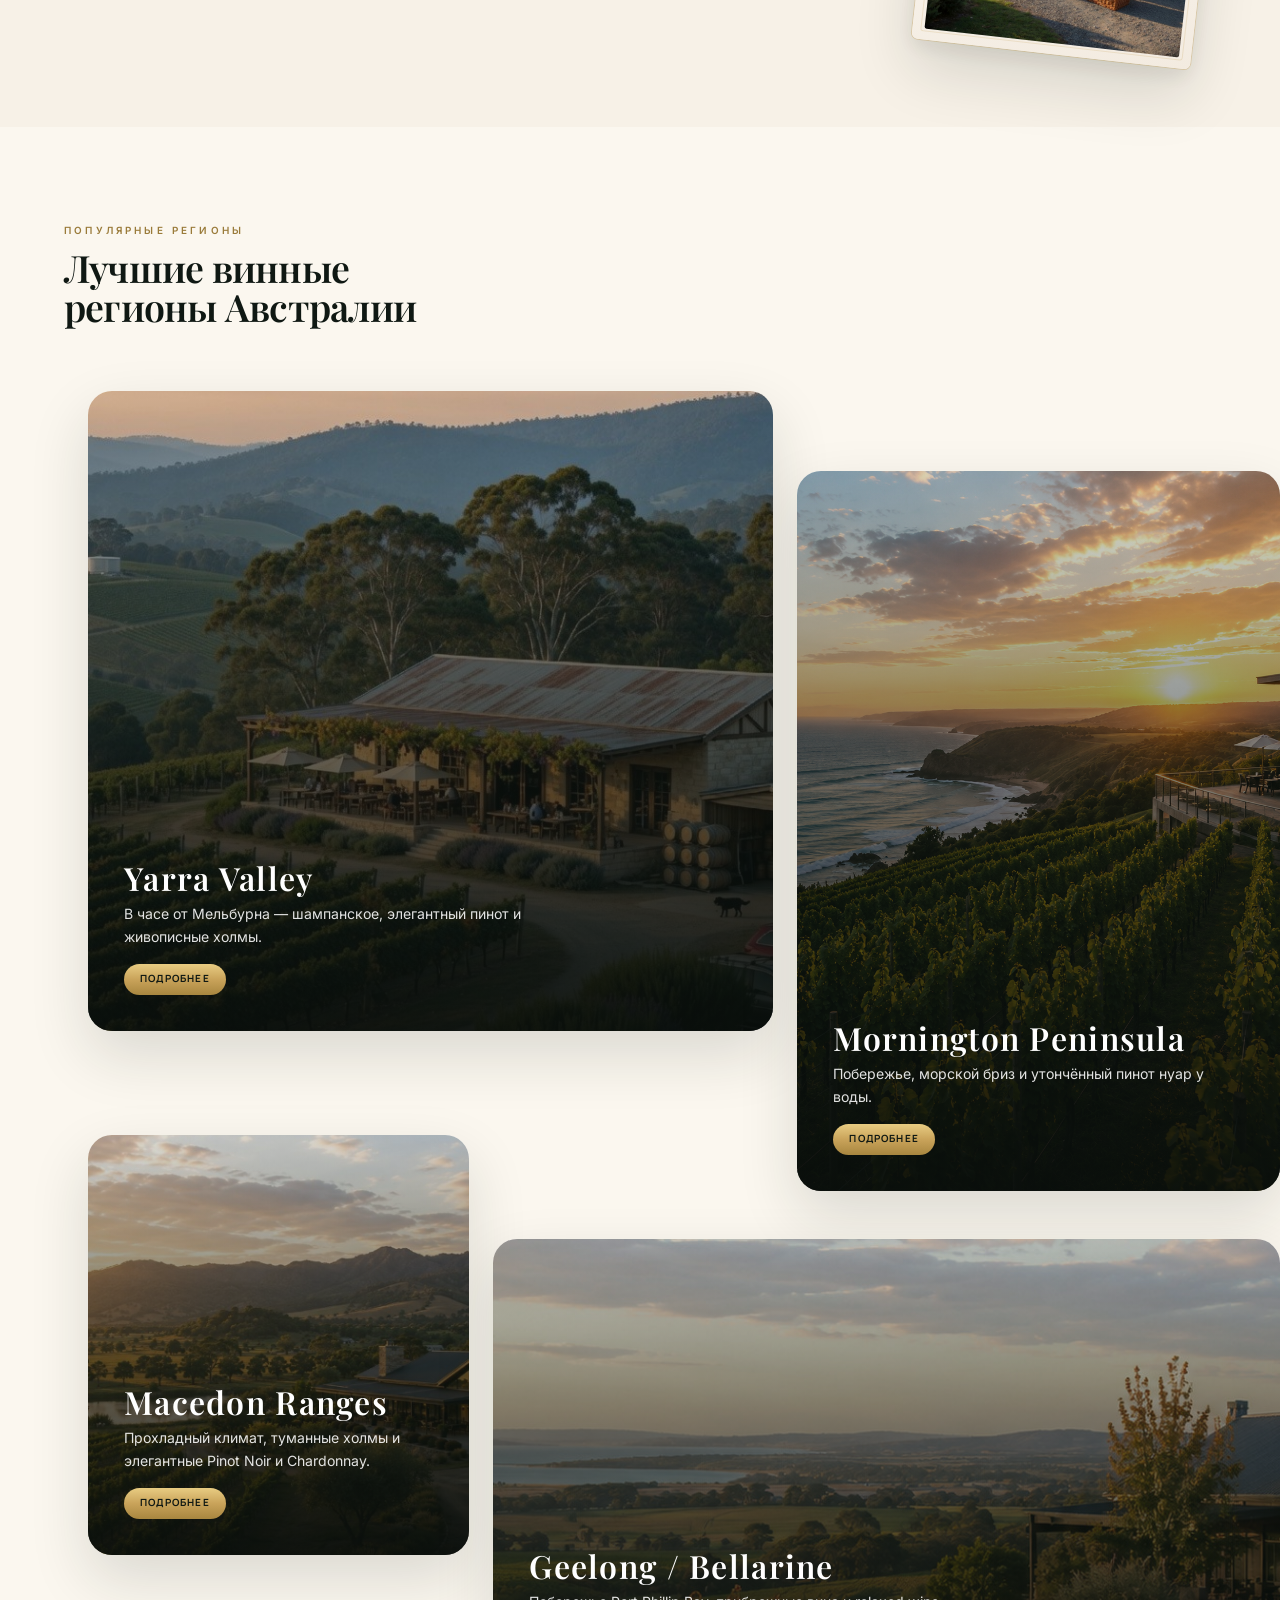
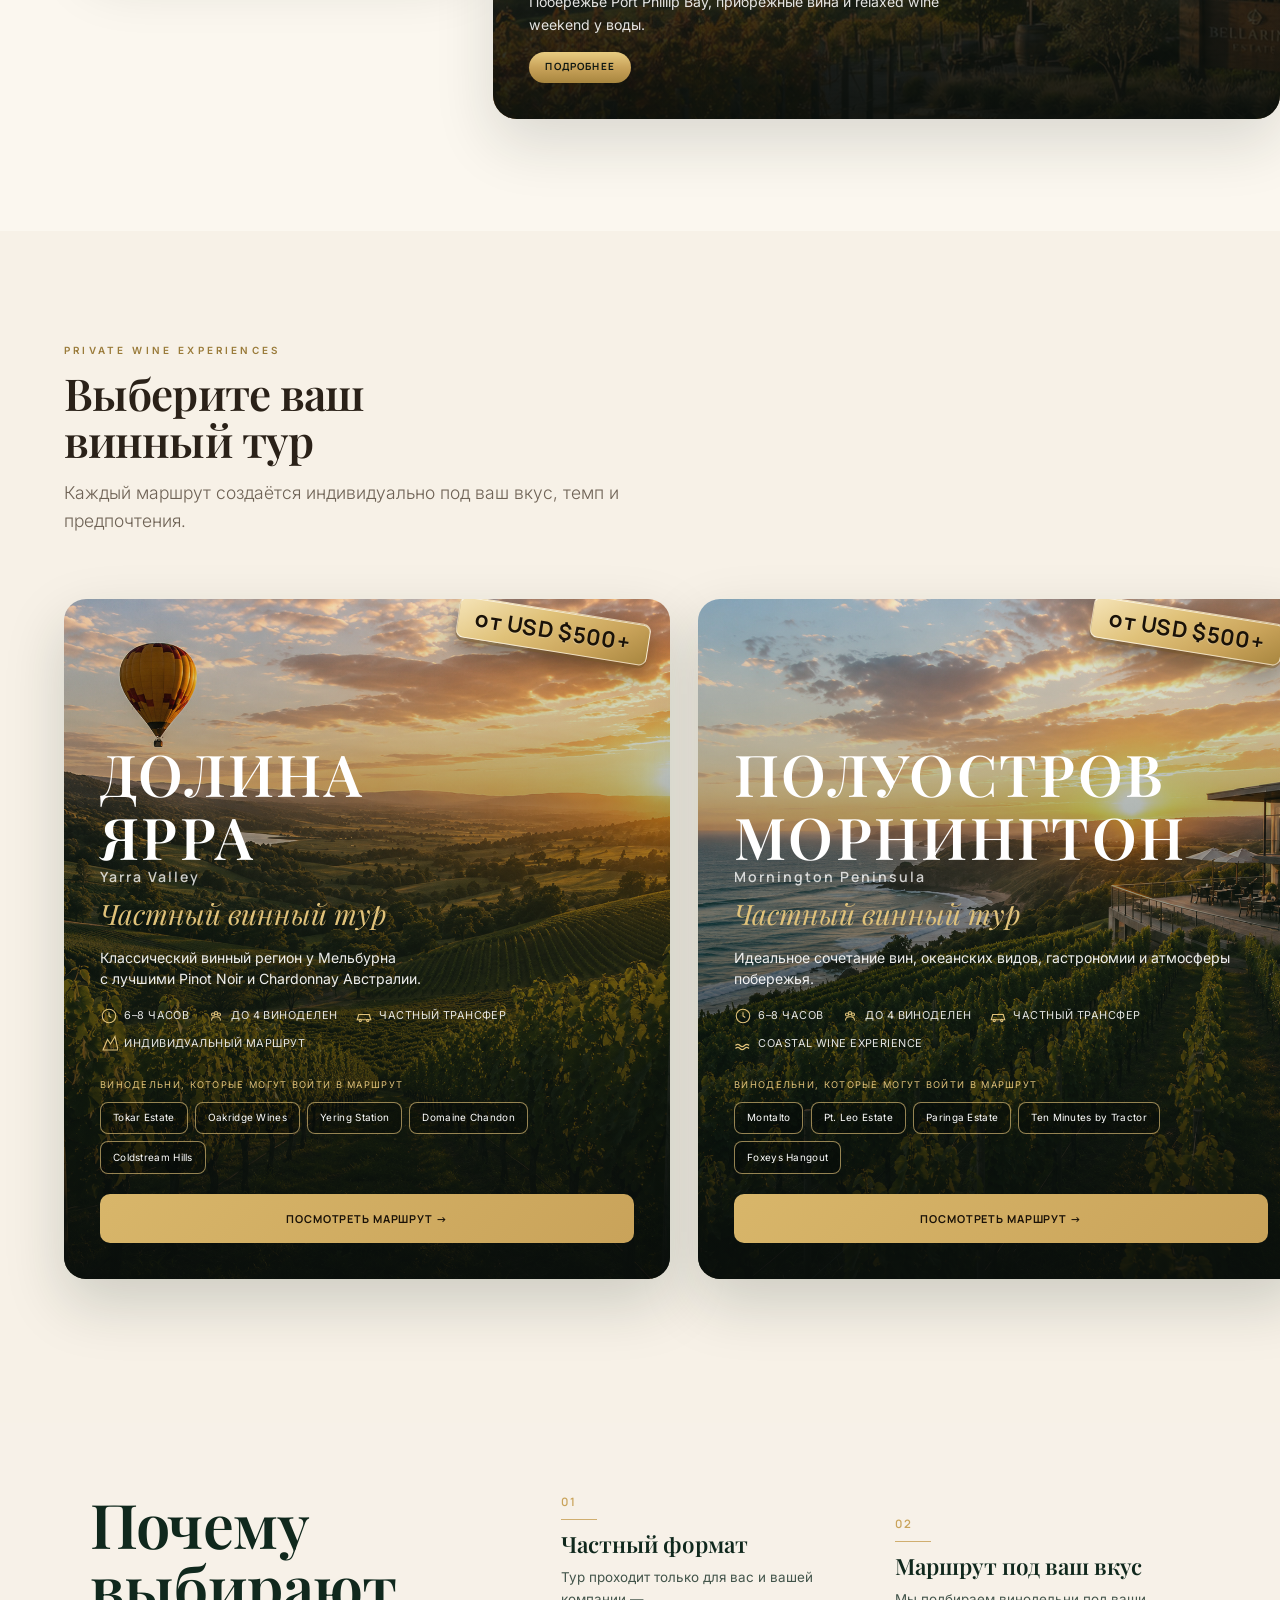
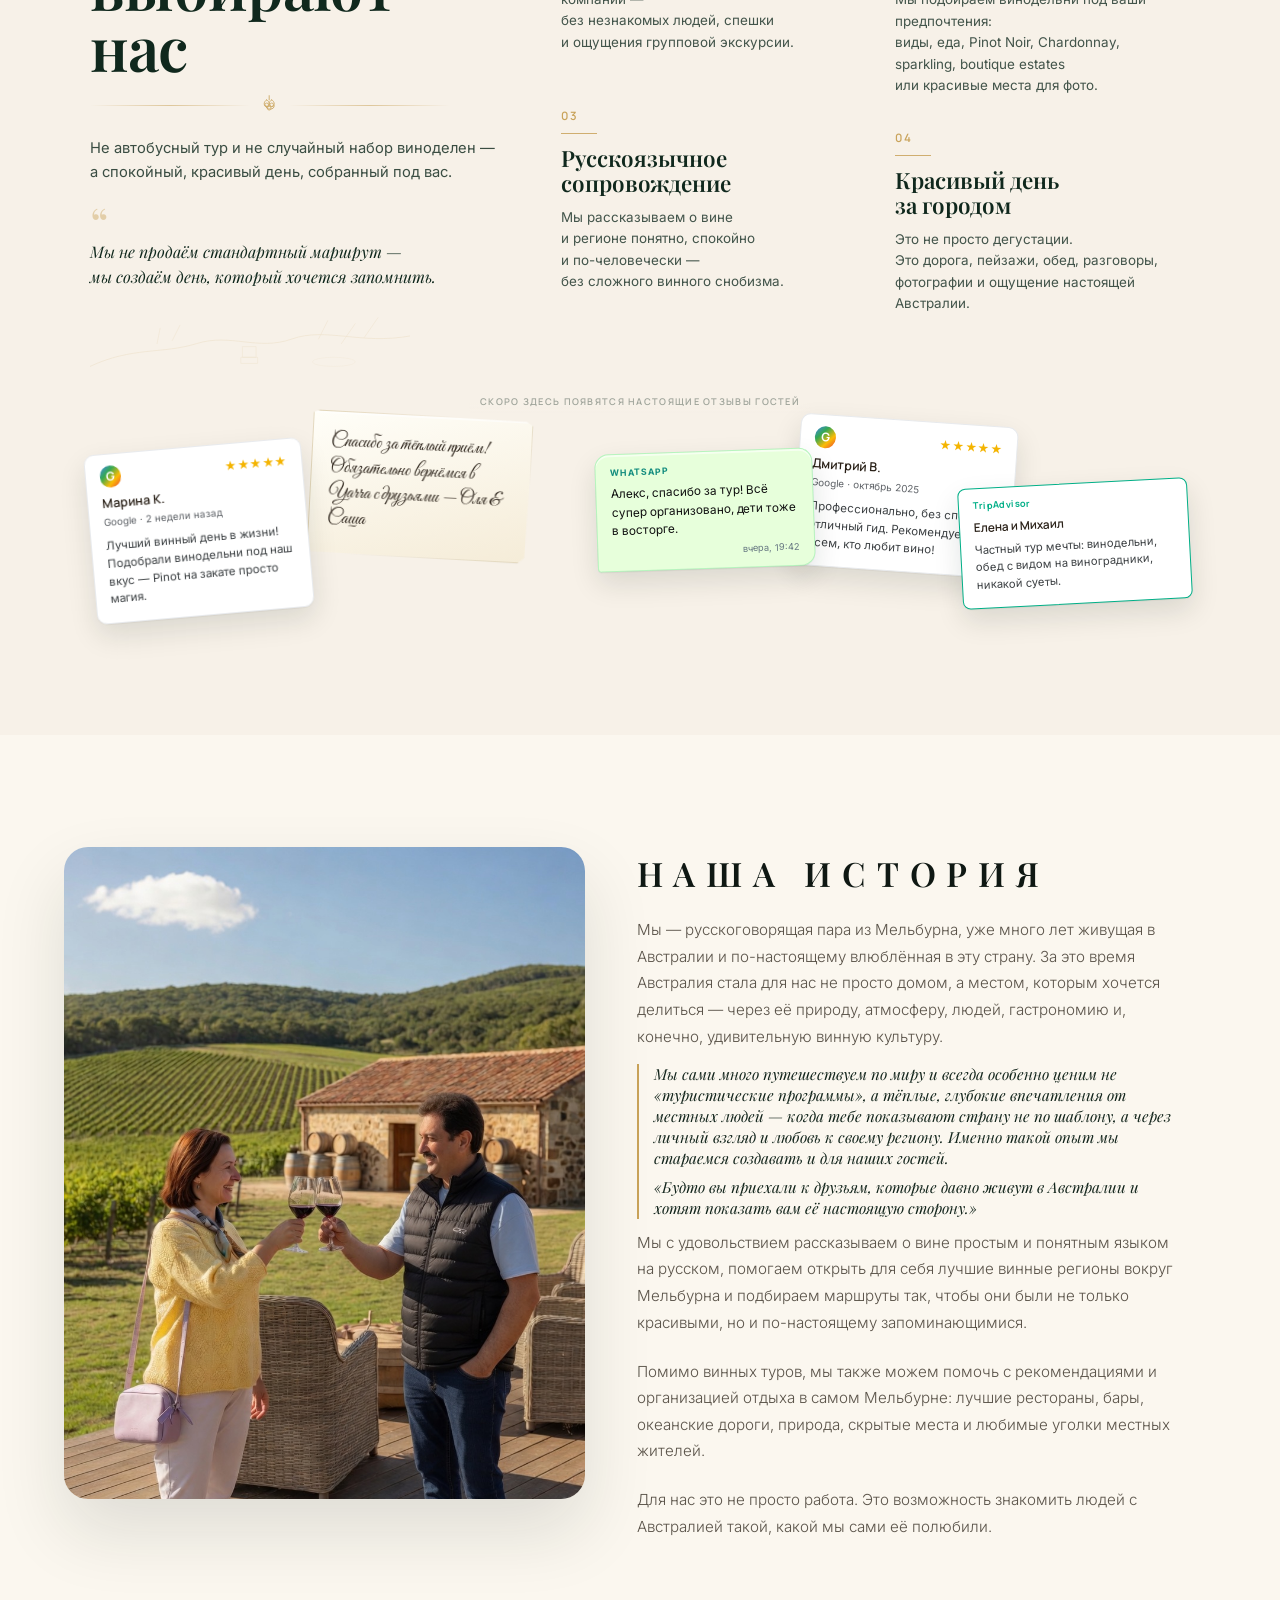
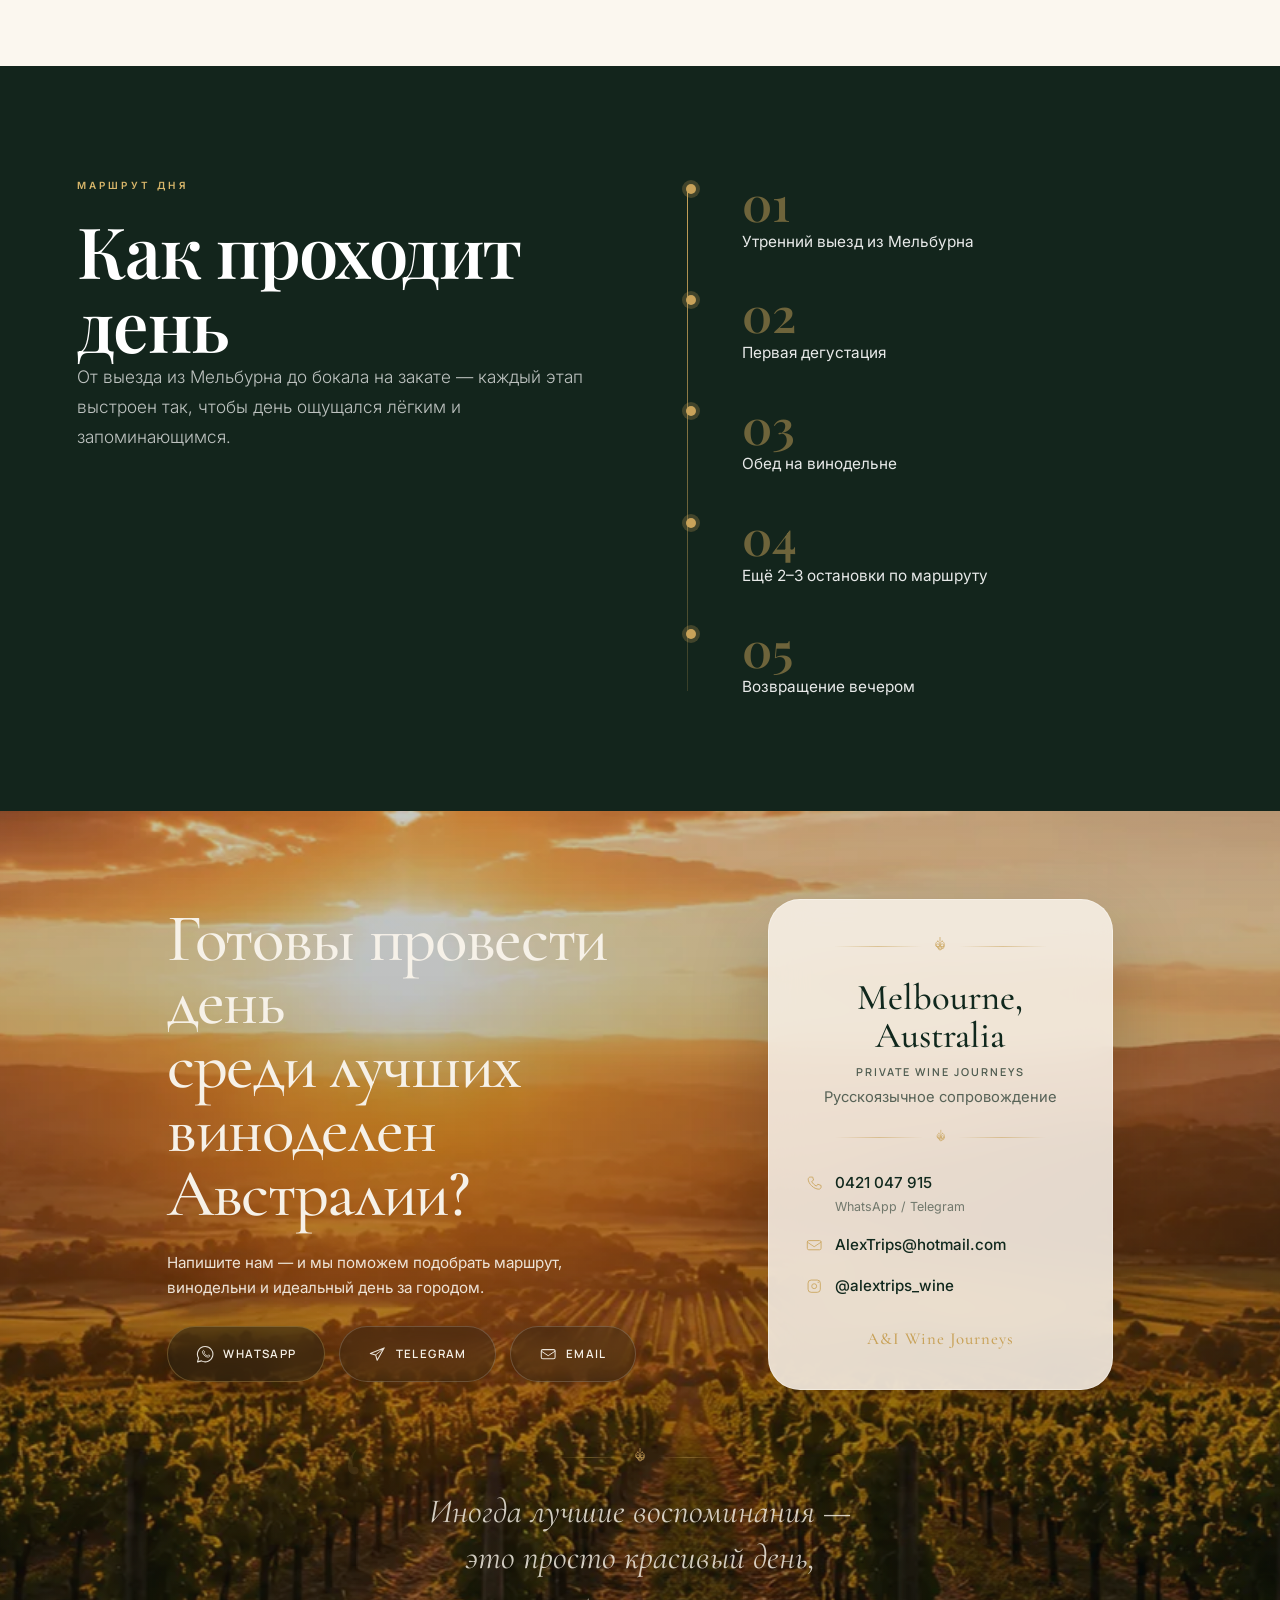
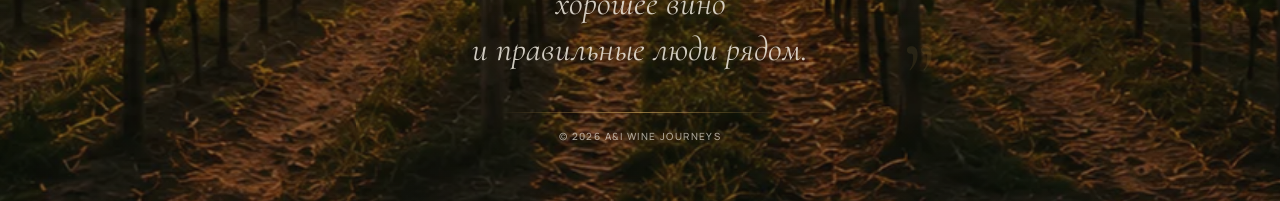
==== commit 23878669: "Replace header logo with transparent horizontal asset at 72–82px. Co-authored-by: Cursor <cursoragen" ====
--- a/docs/wine-tours/index.html
+++ b/docs/wine-tours/index.html
@@ -62,12 +62,12 @@
   display:flex;align-items:center;justify-content:flex-start;
   padding:0 1.5rem;gap:.75rem
 }
-.logo{display:flex;align-items:center;color:var(--white);flex-shrink:0}
+.logo{display:flex;align-items:center;color:var(--white);flex-shrink:0;background:transparent}
 .logo__img{
   display:block;
-  height:clamp(38px,4.8vw,50px);
+  height:clamp(72px,5.2vw,82px);
   width:auto;
-  max-width:min(240px,52vw);
+  max-width:min(340px,58vw);
   object-fit:contain;
   object-position:left center
 }
@@ -537,7 +537,7 @@
 @media(max-width:480px){
   :root{--nav-h:72px}
   .site-header .bar{padding:0 1rem}
-  .logo__img{height:34px;max-width:min(200px,58vw)}
+  .logo__img{height:clamp(52px,14vw,68px);max-width:min(260px,72vw)}
   .hero{min-height:680px;max-height:720px}
   .hero__bg{object-position:85% 42%}
   .tours{padding:3rem 0}
@@ -570,8 +570,8 @@
   <div class="bar">
     <a href="#top" class="logo">
       <picture>
-        <source srcset="img/logo.webp?v=1" type="image/webp">
-        <img class="logo__img" src="img/logo.png?v=1" width="1774" height="887" alt="A &amp; J Wine Journeys">
+        <source srcset="img/logo.webp?v=2" type="image/webp">
+        <img class="logo__img" src="img/logo.png?v=2" width="1484" height="575" alt="A &amp; I Wine Journeys">
       </picture>
     </a>
     <nav class="site-nav site-nav--desktop" aria-label="Навигация" data-i18n-attr="nav.ariaLabel|aria-label">
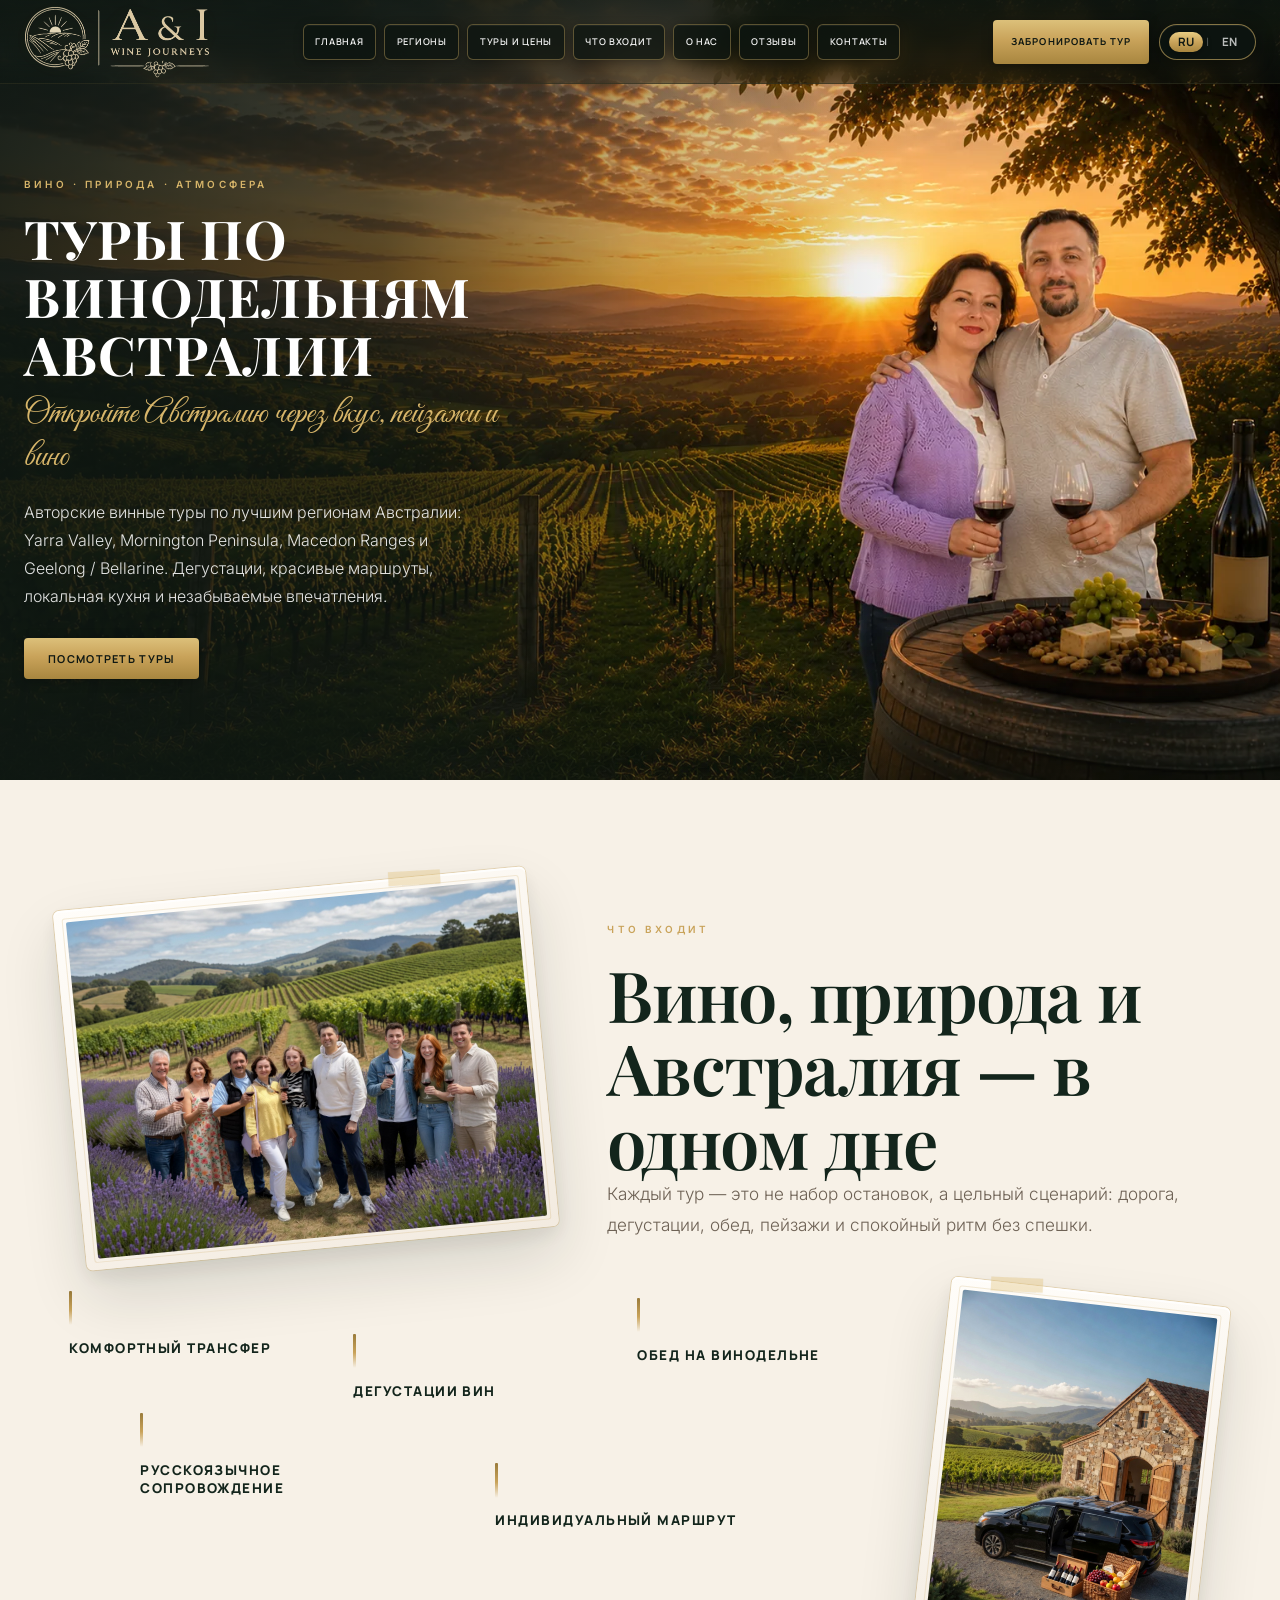
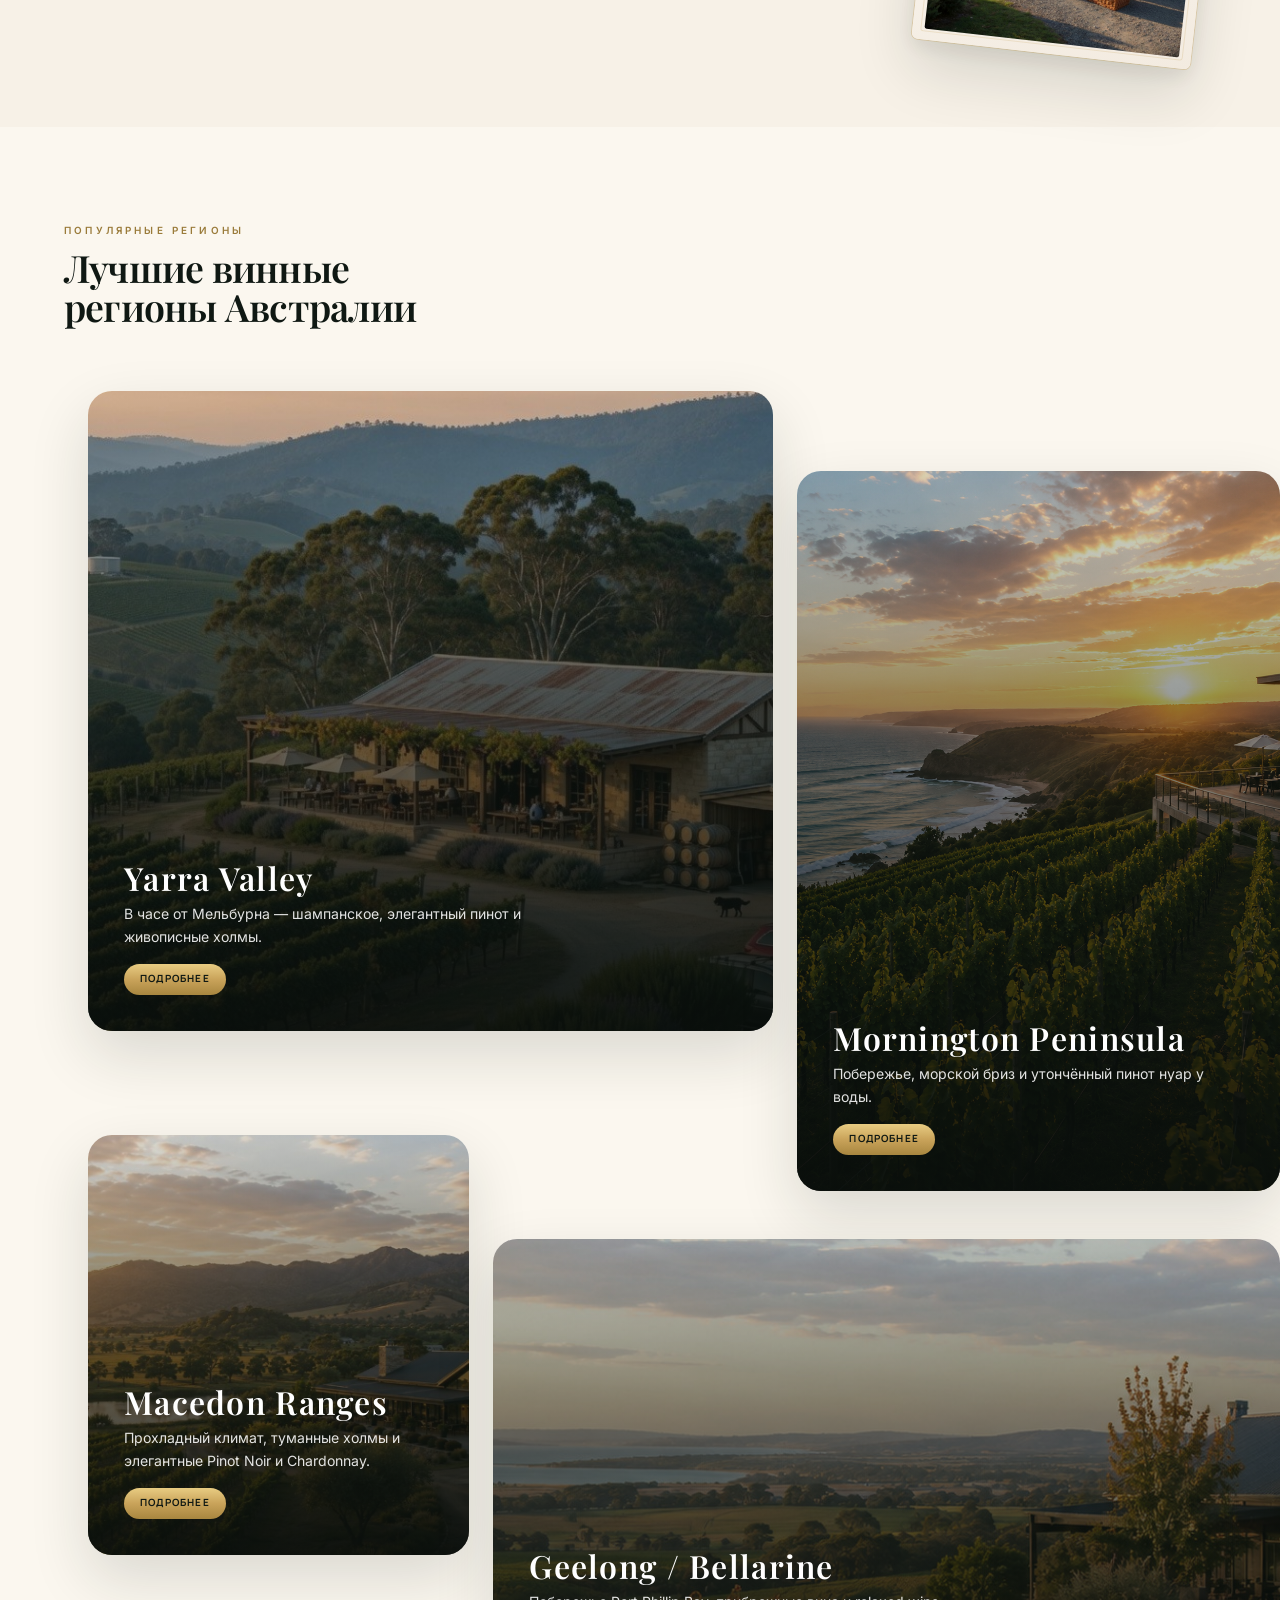
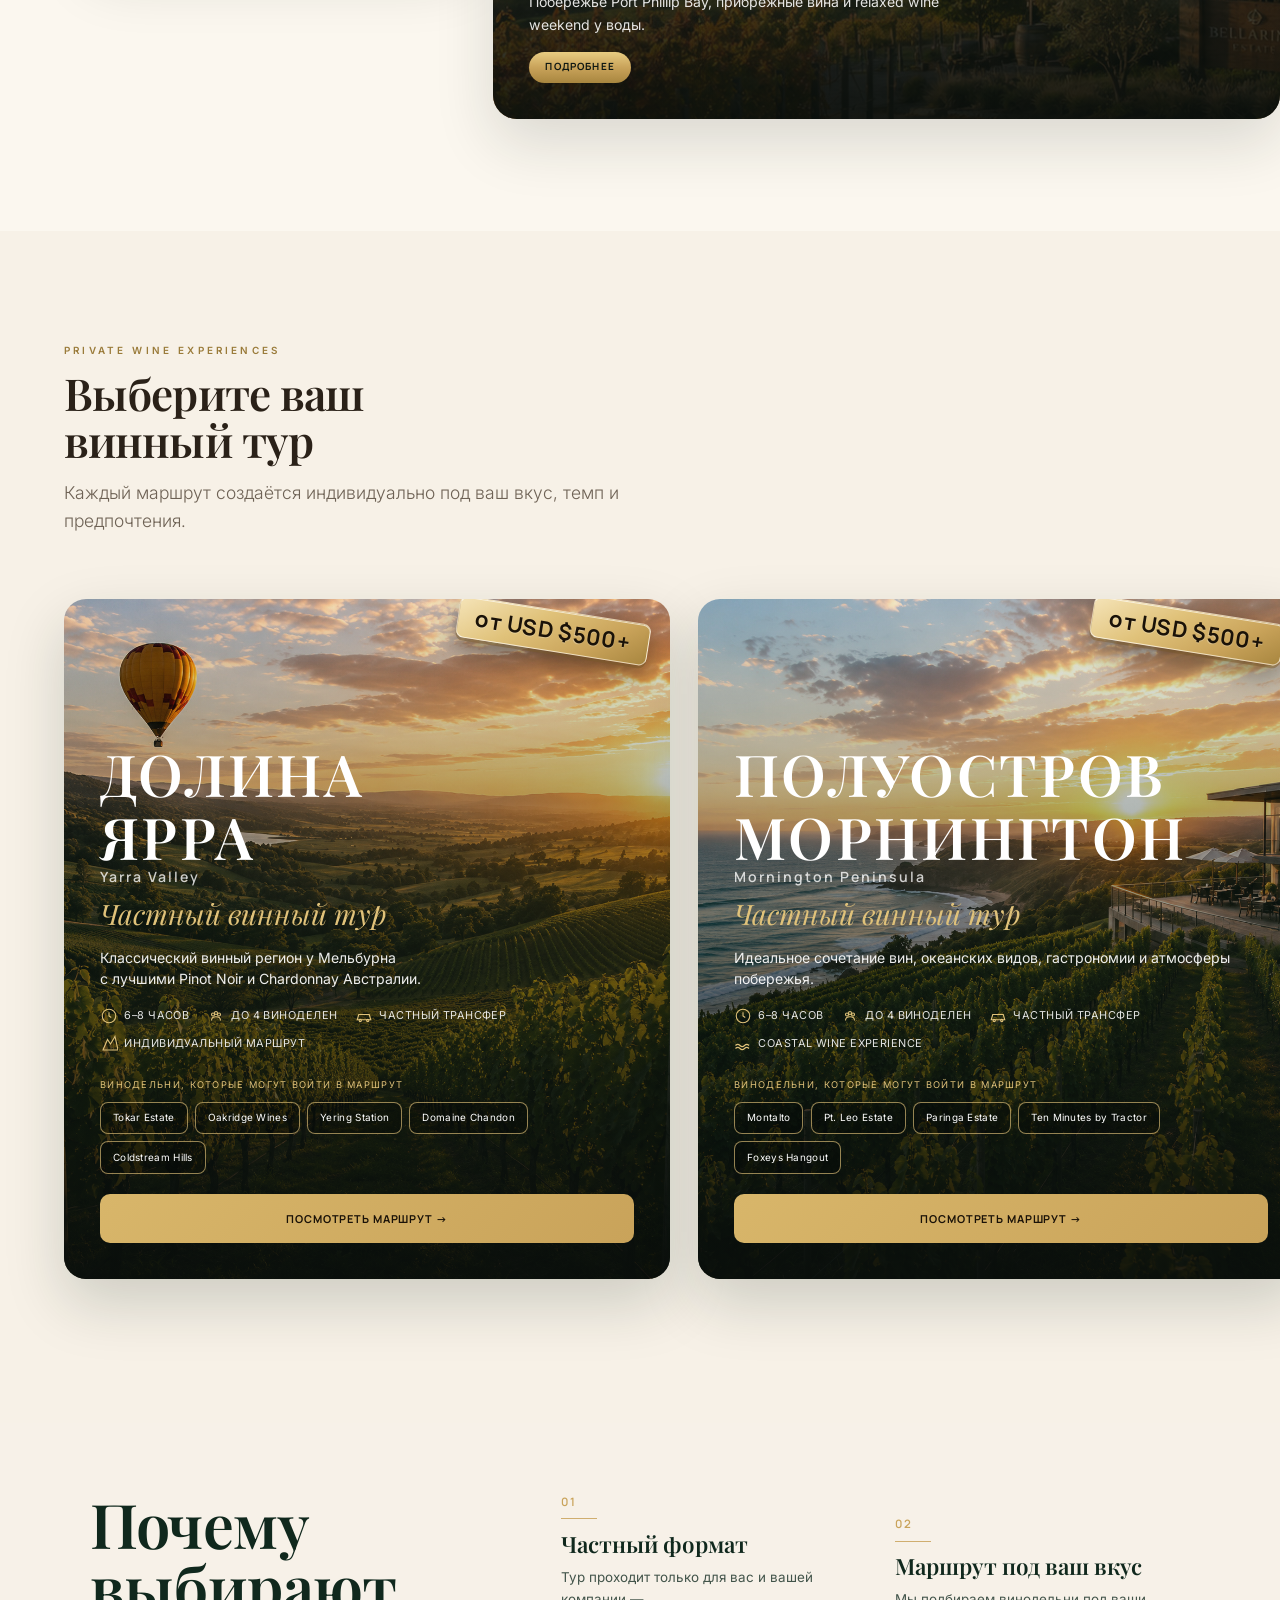
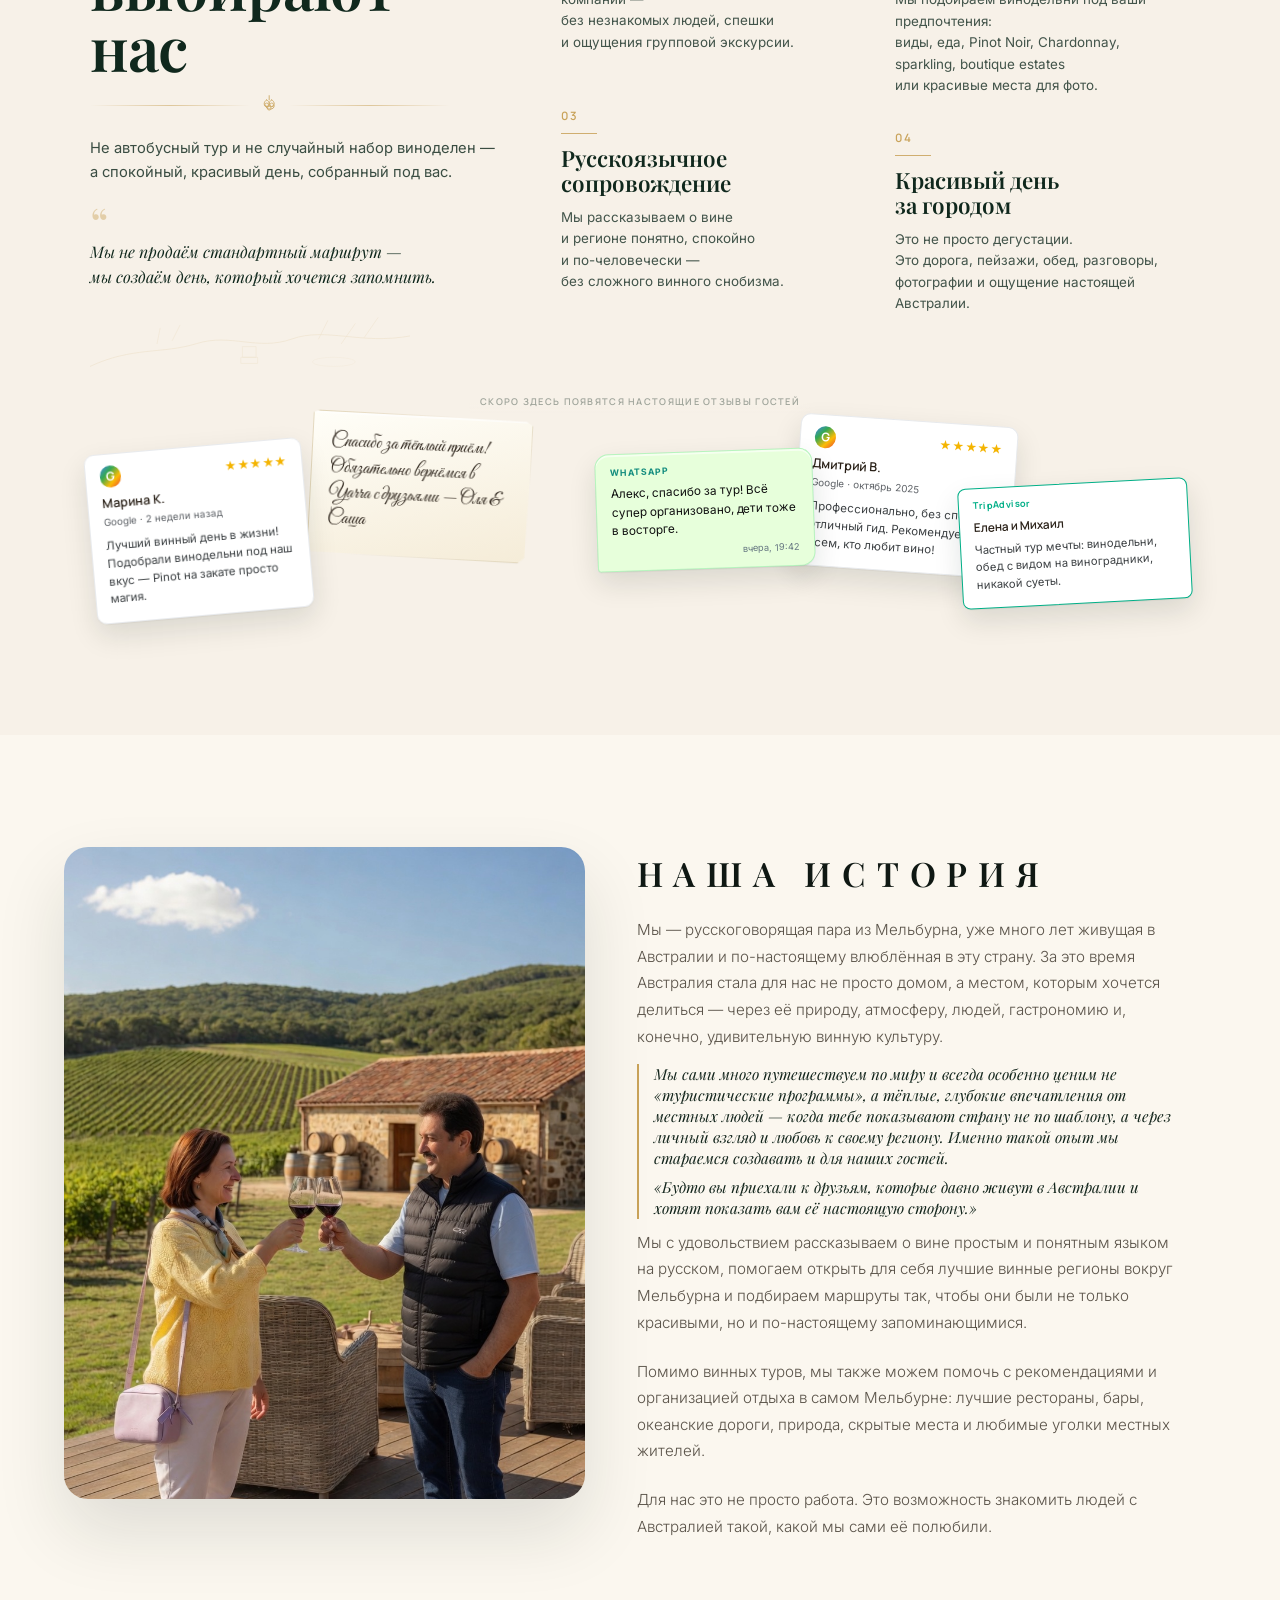
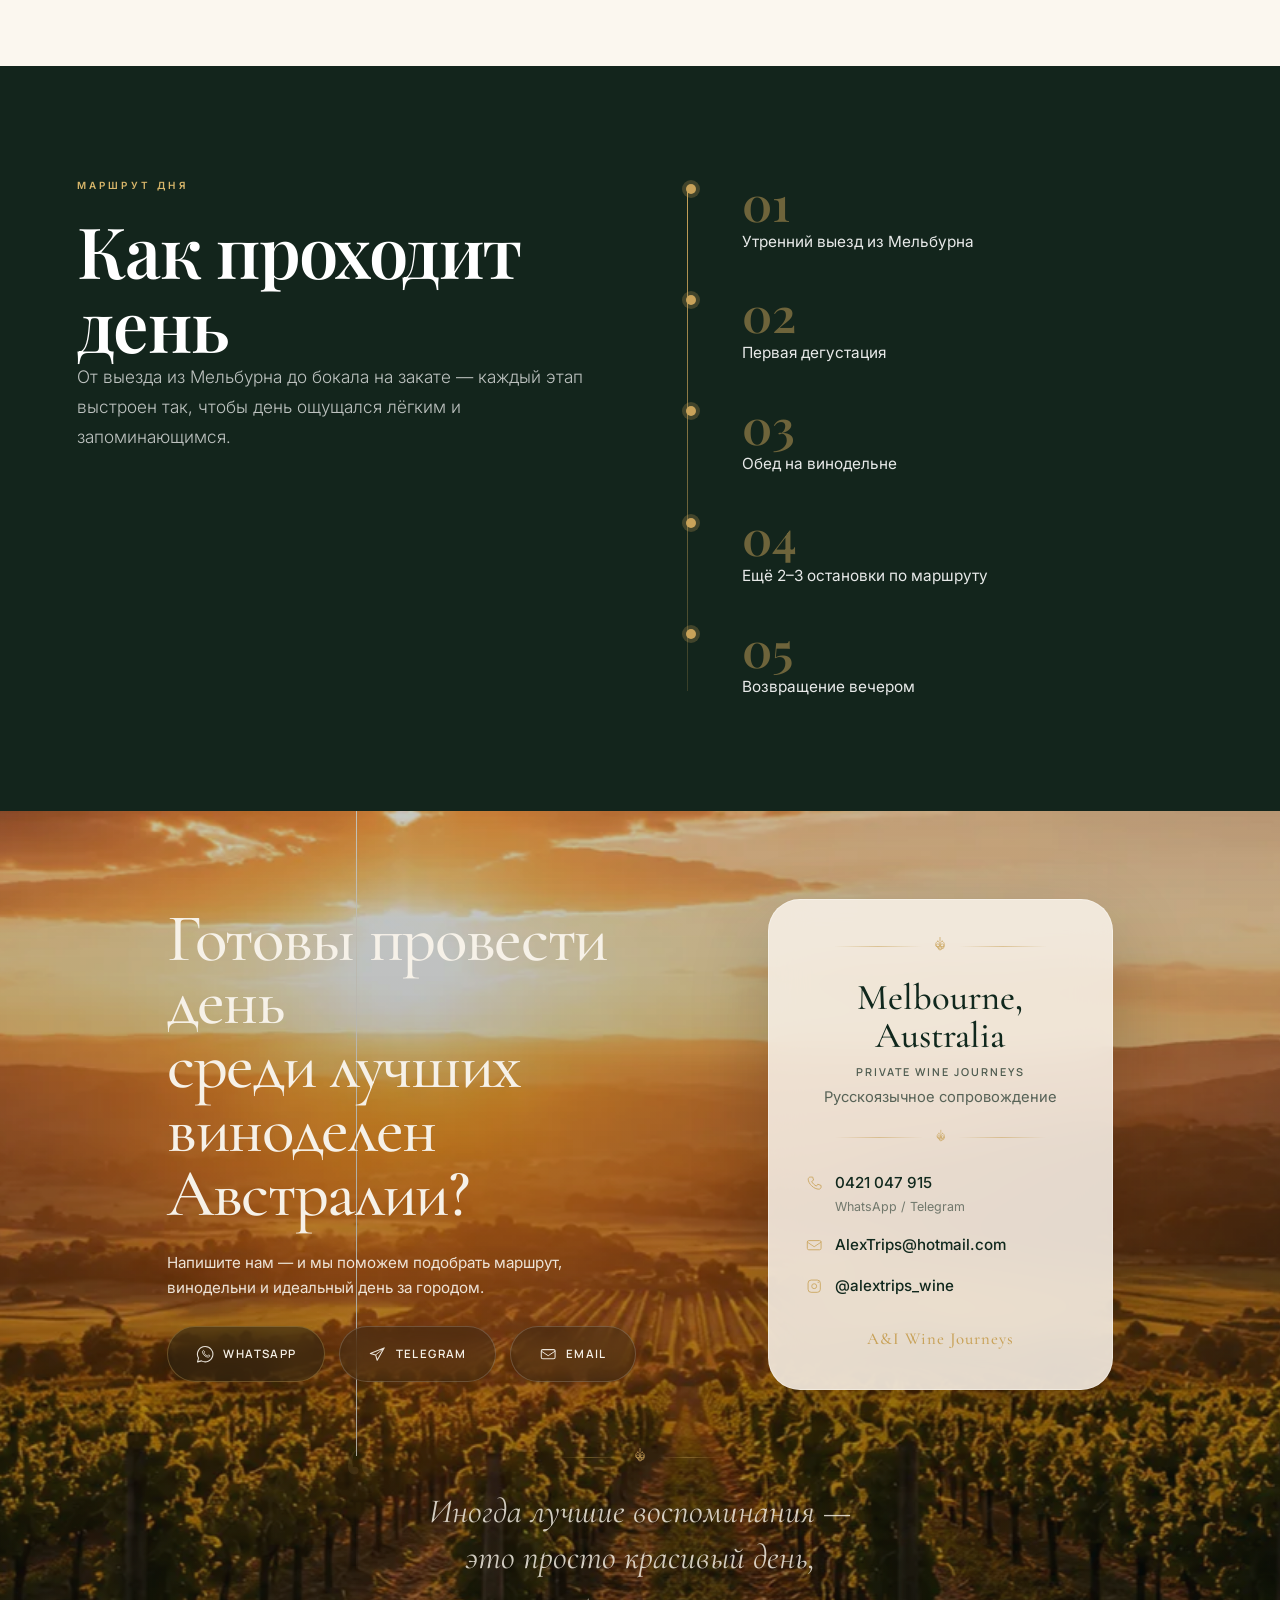
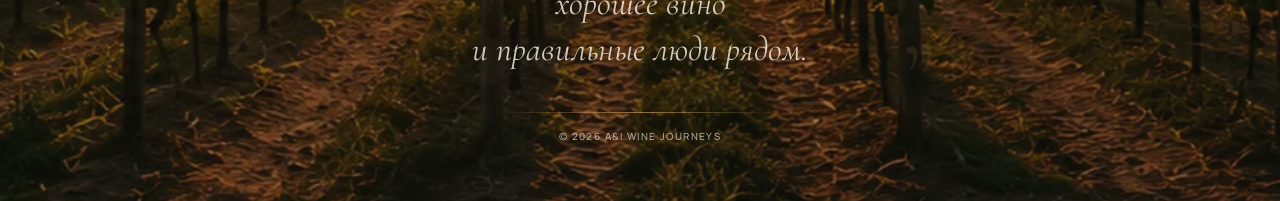
==== commit c064b512: "Add warm champagne navbar logo with soft glow on dark header. Co-authored-by: Cursor <cursoragent@cu" ====
--- a/docs/wine-tours/index.html
+++ b/docs/wine-tours/index.html
@@ -69,7 +69,9 @@
   width:auto;
   max-width:min(340px,58vw);
   object-fit:contain;
-  object-position:left center
+  object-position:left center;
+  opacity:.98;
+  filter:drop-shadow(0 0 14px rgba(255,220,160,.10))
 }
 .site-nav--desktop{flex:1;min-width:0;display:flex;justify-content:center}
 .nav{display:flex;flex-wrap:wrap;align-items:center;justify-content:center;gap:clamp(.3rem,.65vw,.5rem);list-style:none;margin:0;padding:0}
@@ -570,8 +572,8 @@
   <div class="bar">
     <a href="#top" class="logo">
       <picture>
-        <source srcset="img/logo.webp?v=2" type="image/webp">
-        <img class="logo__img" src="img/logo.png?v=2" width="1484" height="575" alt="A &amp; I Wine Journeys">
+        <source srcset="img/logo-nav.webp?v=1" type="image/webp">
+        <img class="logo__img" src="img/logo-nav.png?v=1" width="1484" height="575" alt="A &amp; I Wine Journeys">
       </picture>
     </a>
     <nav class="site-nav site-nav--desktop" aria-label="Навигация" data-i18n-attr="nav.ariaLabel|aria-label">
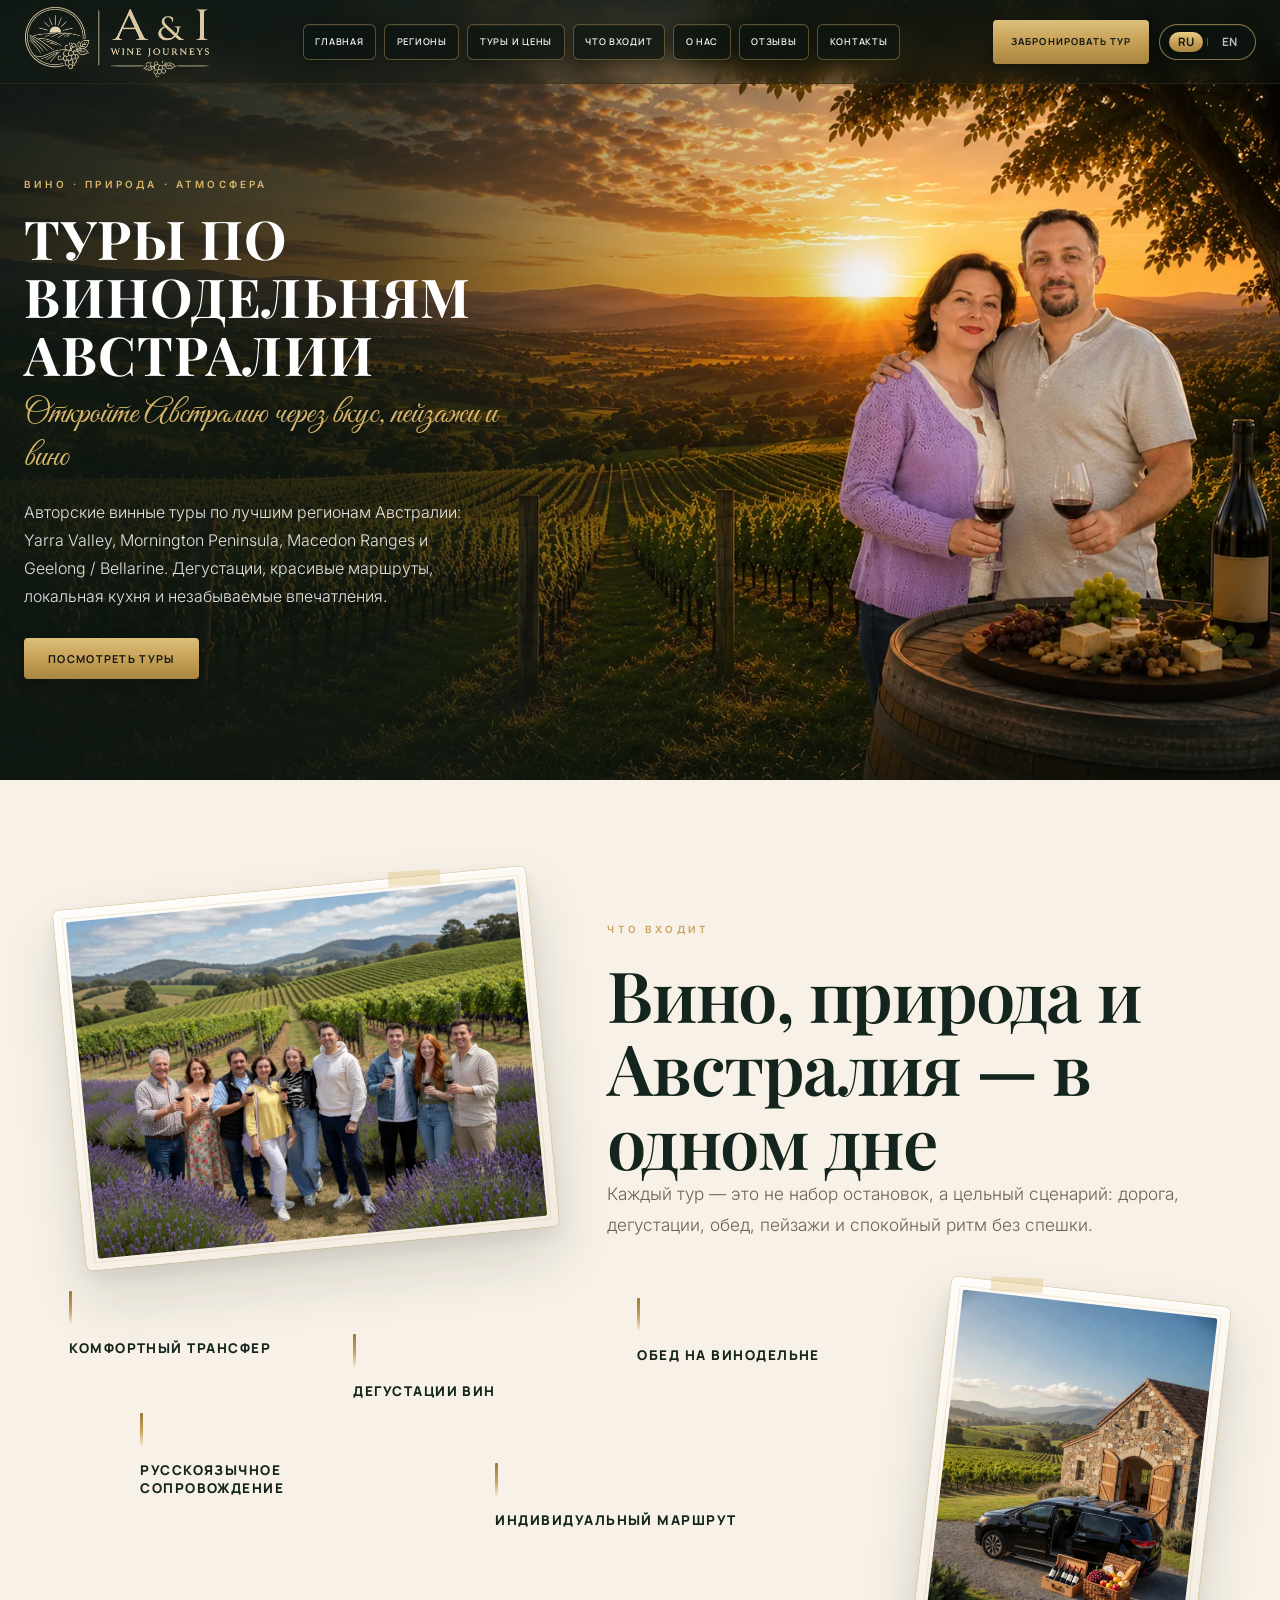
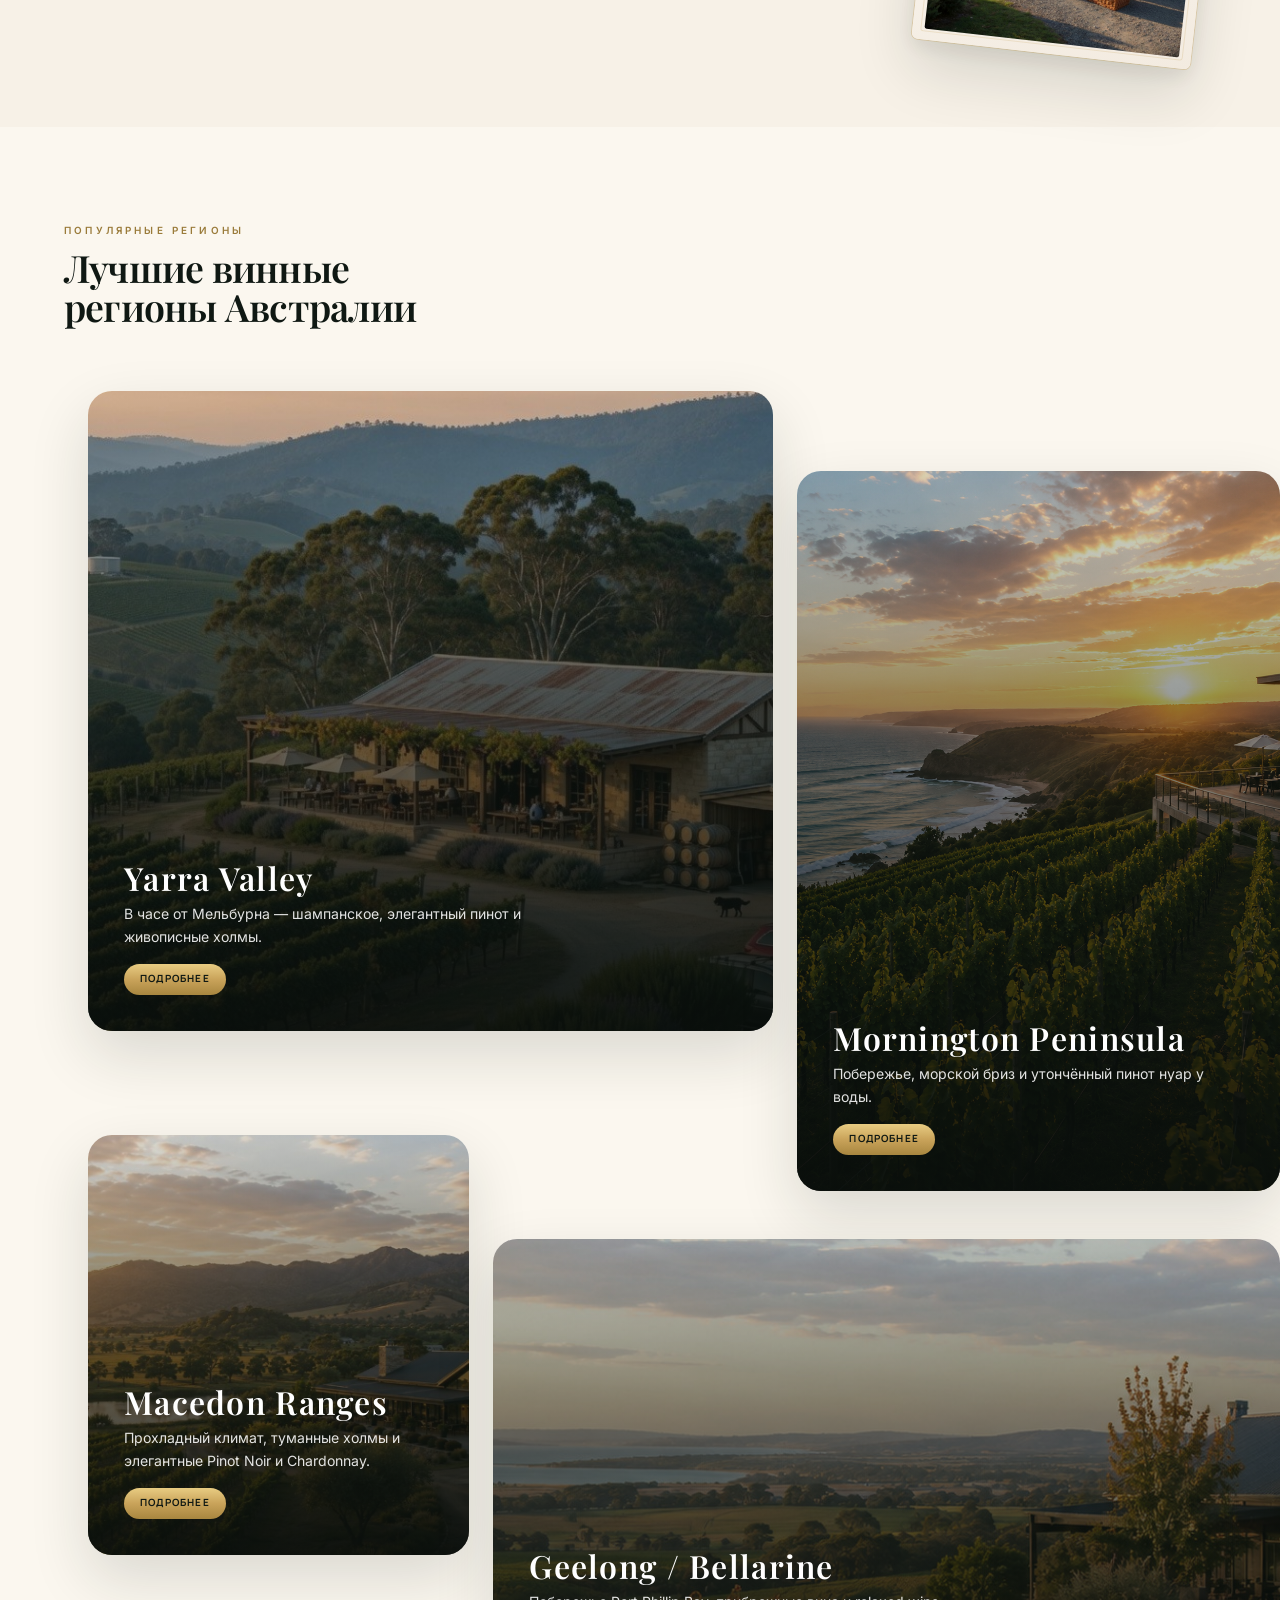
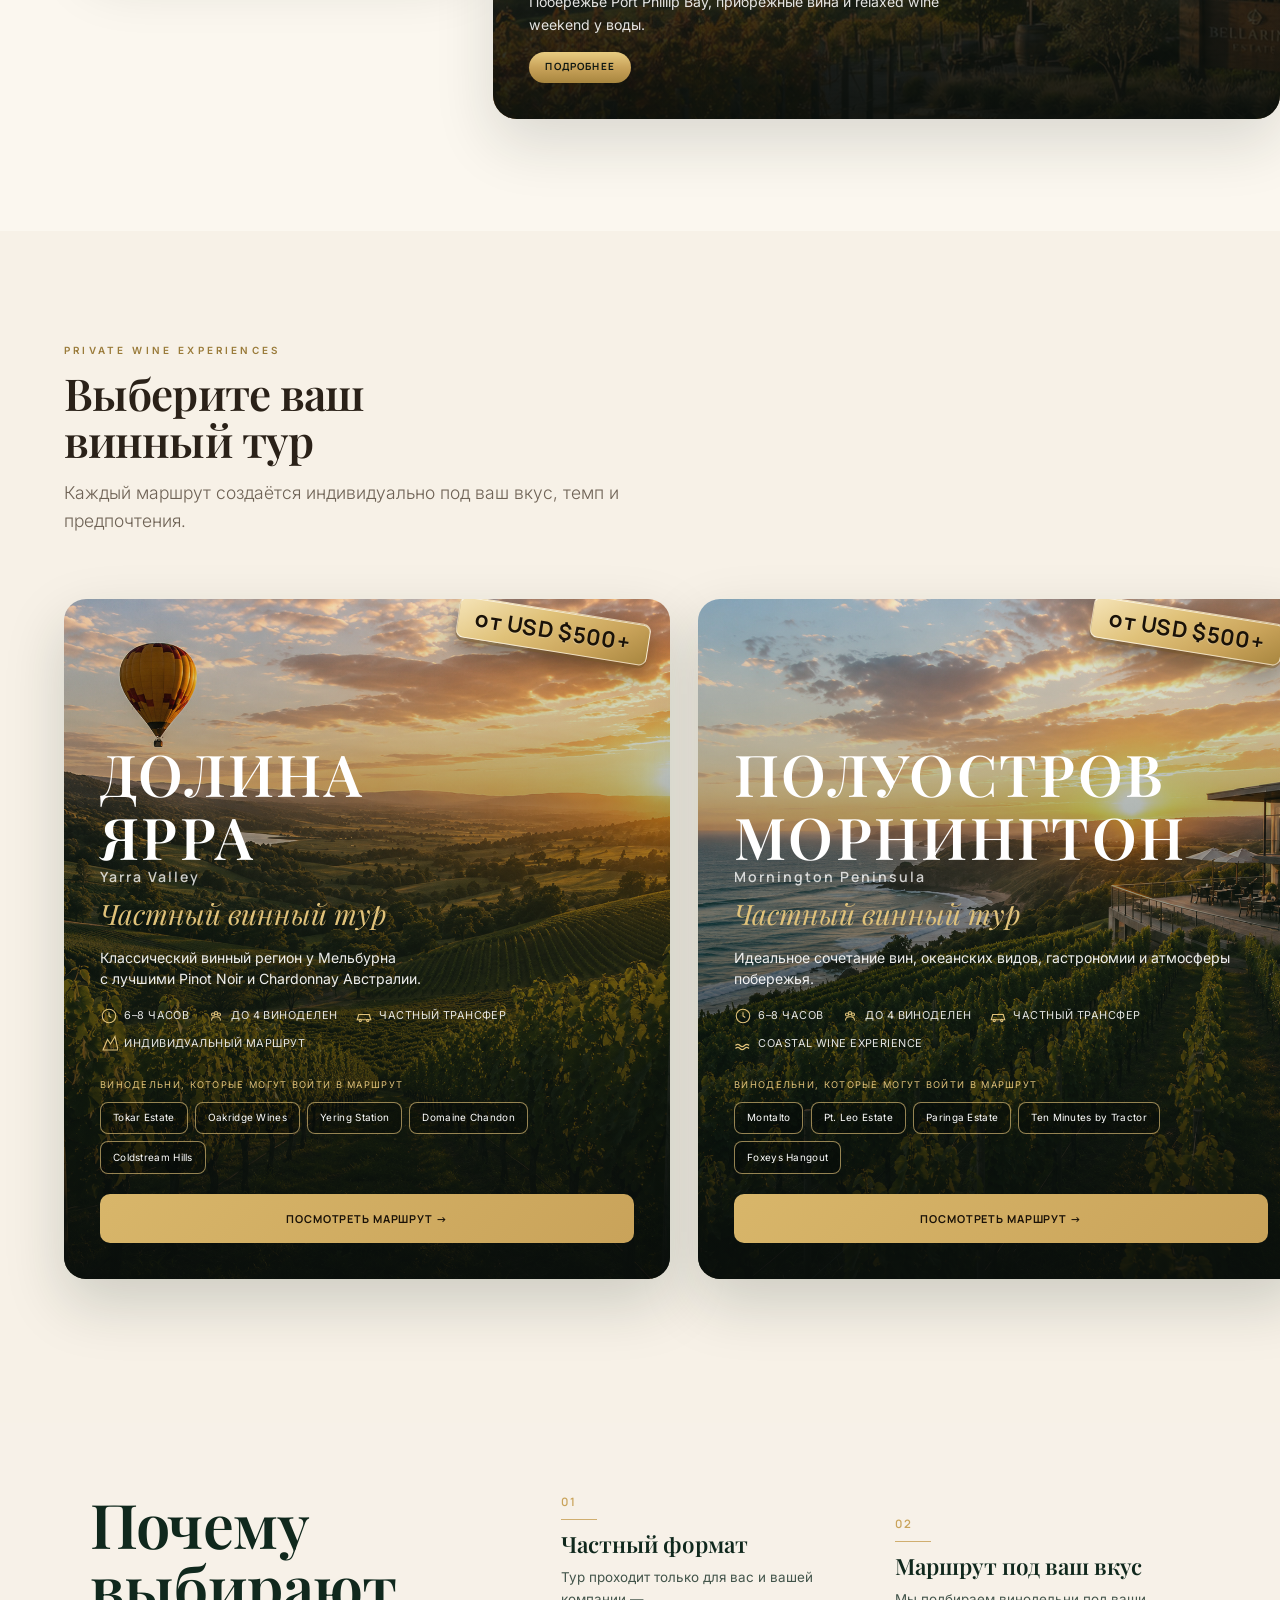
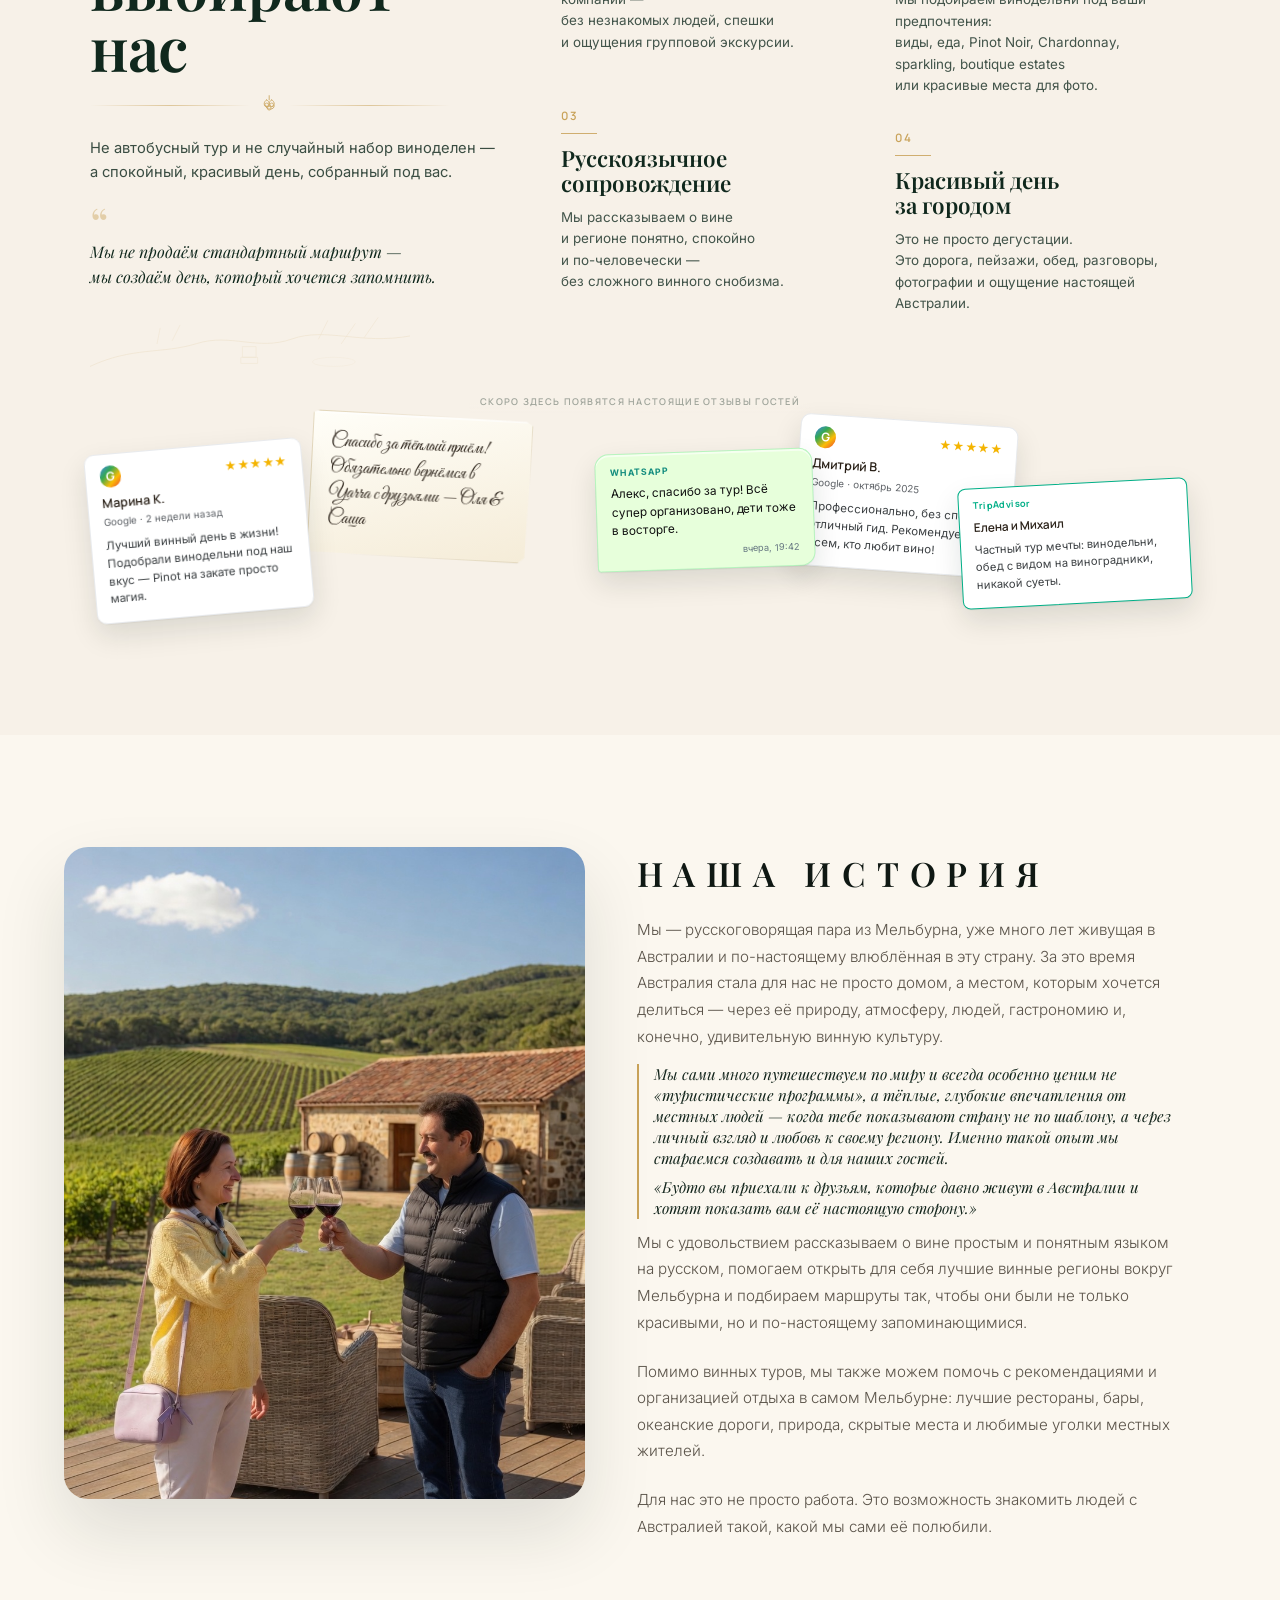
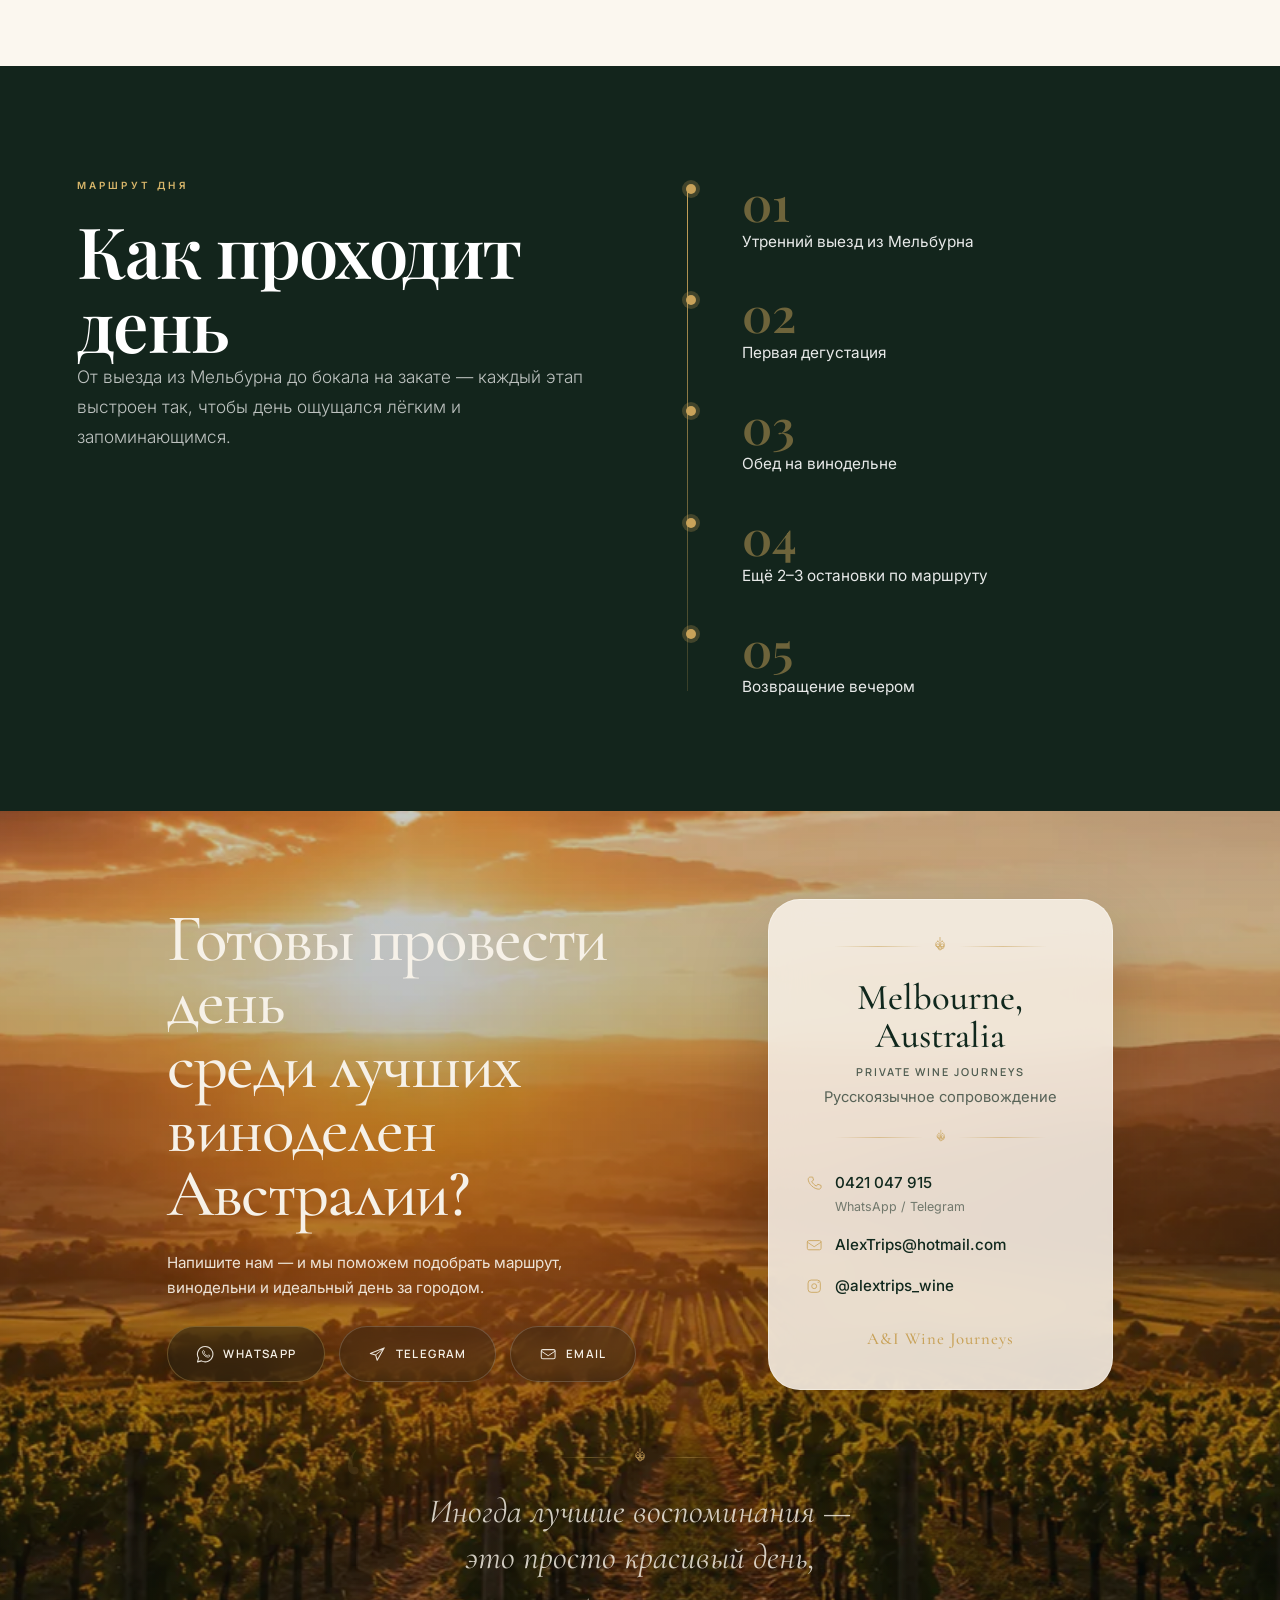
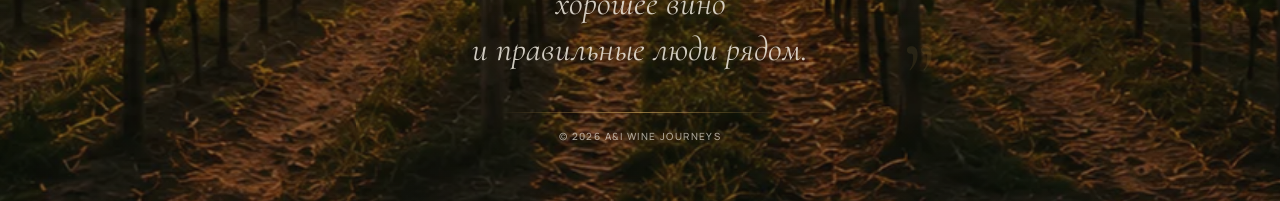
==== commit 0e2d533b: "Refresh navbar logo assets with champagne recolor (cache v2). Co-authored-by: Cursor <cursoragent@cu" ====
--- a/docs/wine-tours/index.html
+++ b/docs/wine-tours/index.html
@@ -572,8 +572,8 @@
   <div class="bar">
     <a href="#top" class="logo">
       <picture>
-        <source srcset="img/logo-nav.webp?v=1" type="image/webp">
-        <img class="logo__img" src="img/logo-nav.png?v=1" width="1484" height="575" alt="A &amp; I Wine Journeys">
+        <source srcset="img/logo-nav.webp?v=2" type="image/webp">
+        <img class="logo__img" src="img/logo-nav.png?v=2" width="1484" height="575" alt="A &amp; I Wine Journeys">
       </picture>
     </a>
     <nav class="site-nav site-nav--desktop" aria-label="Навигация" data-i18n-attr="nav.ariaLabel|aria-label">
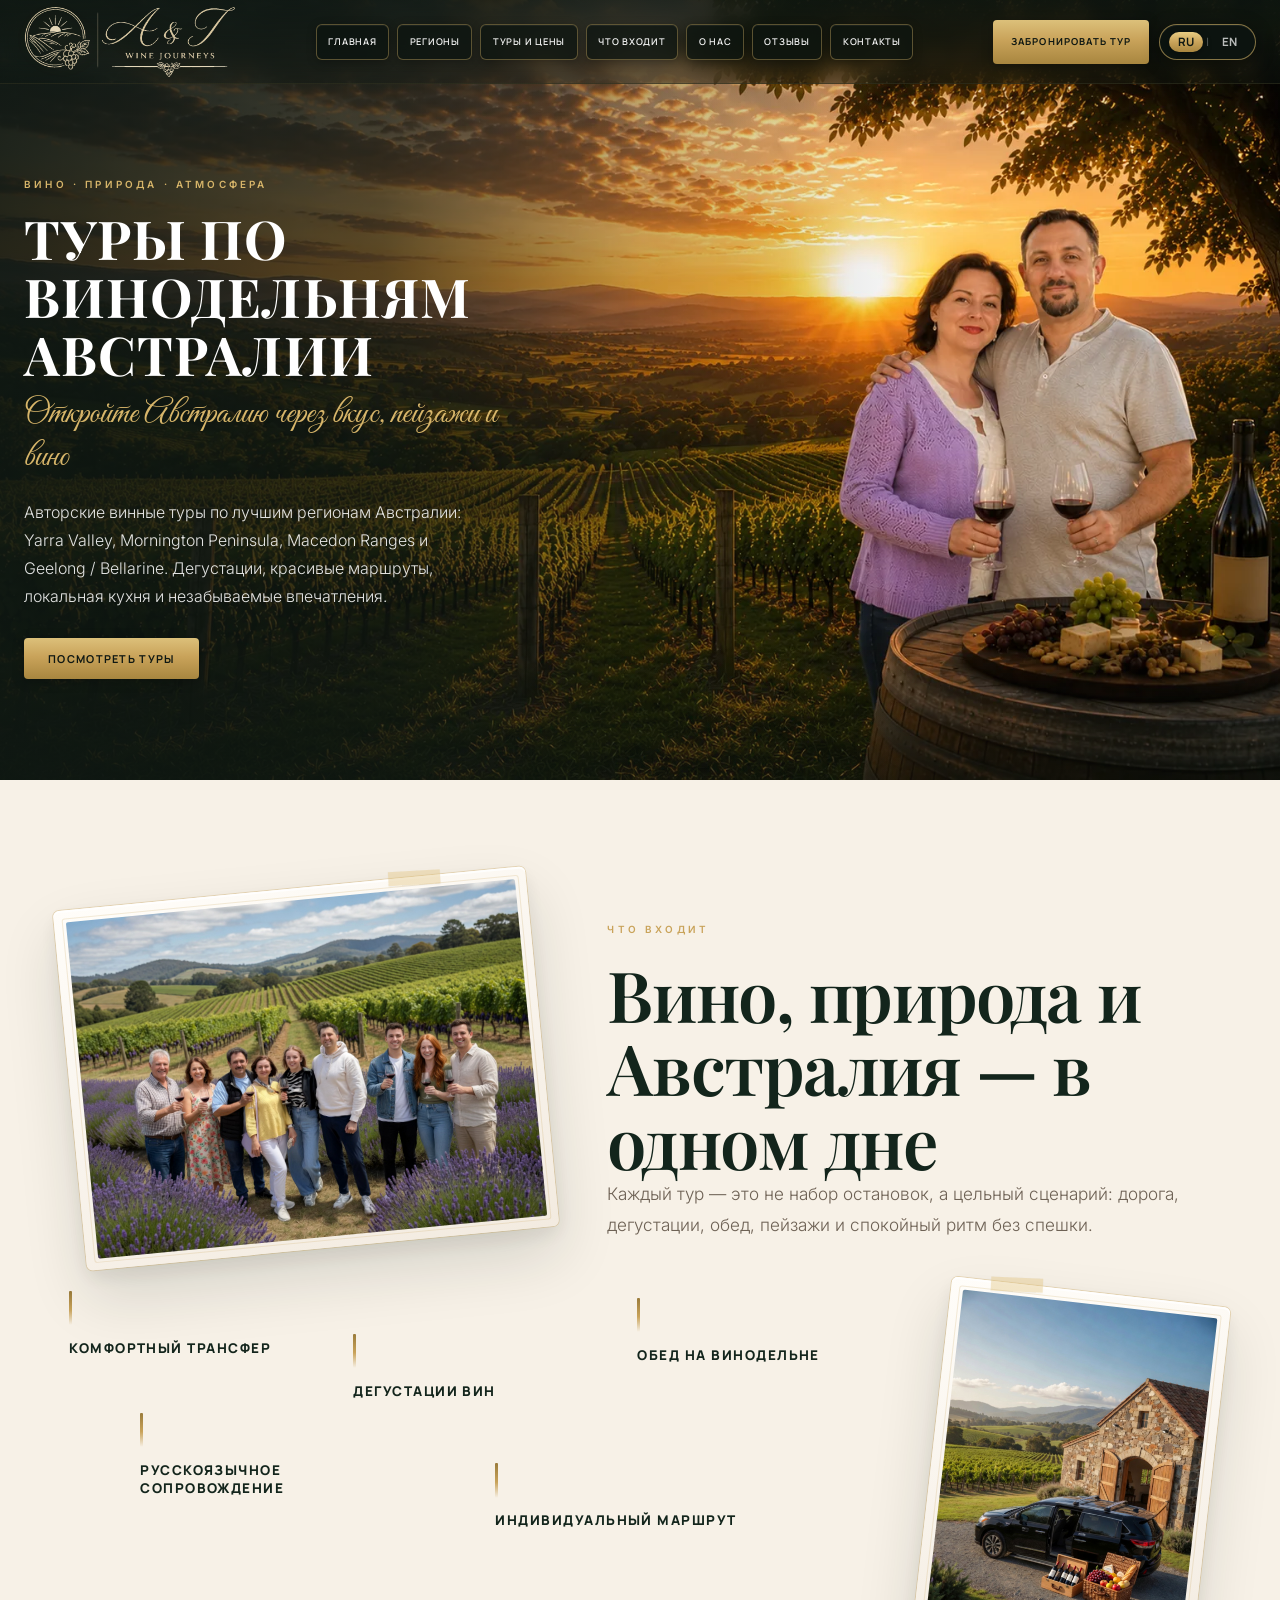
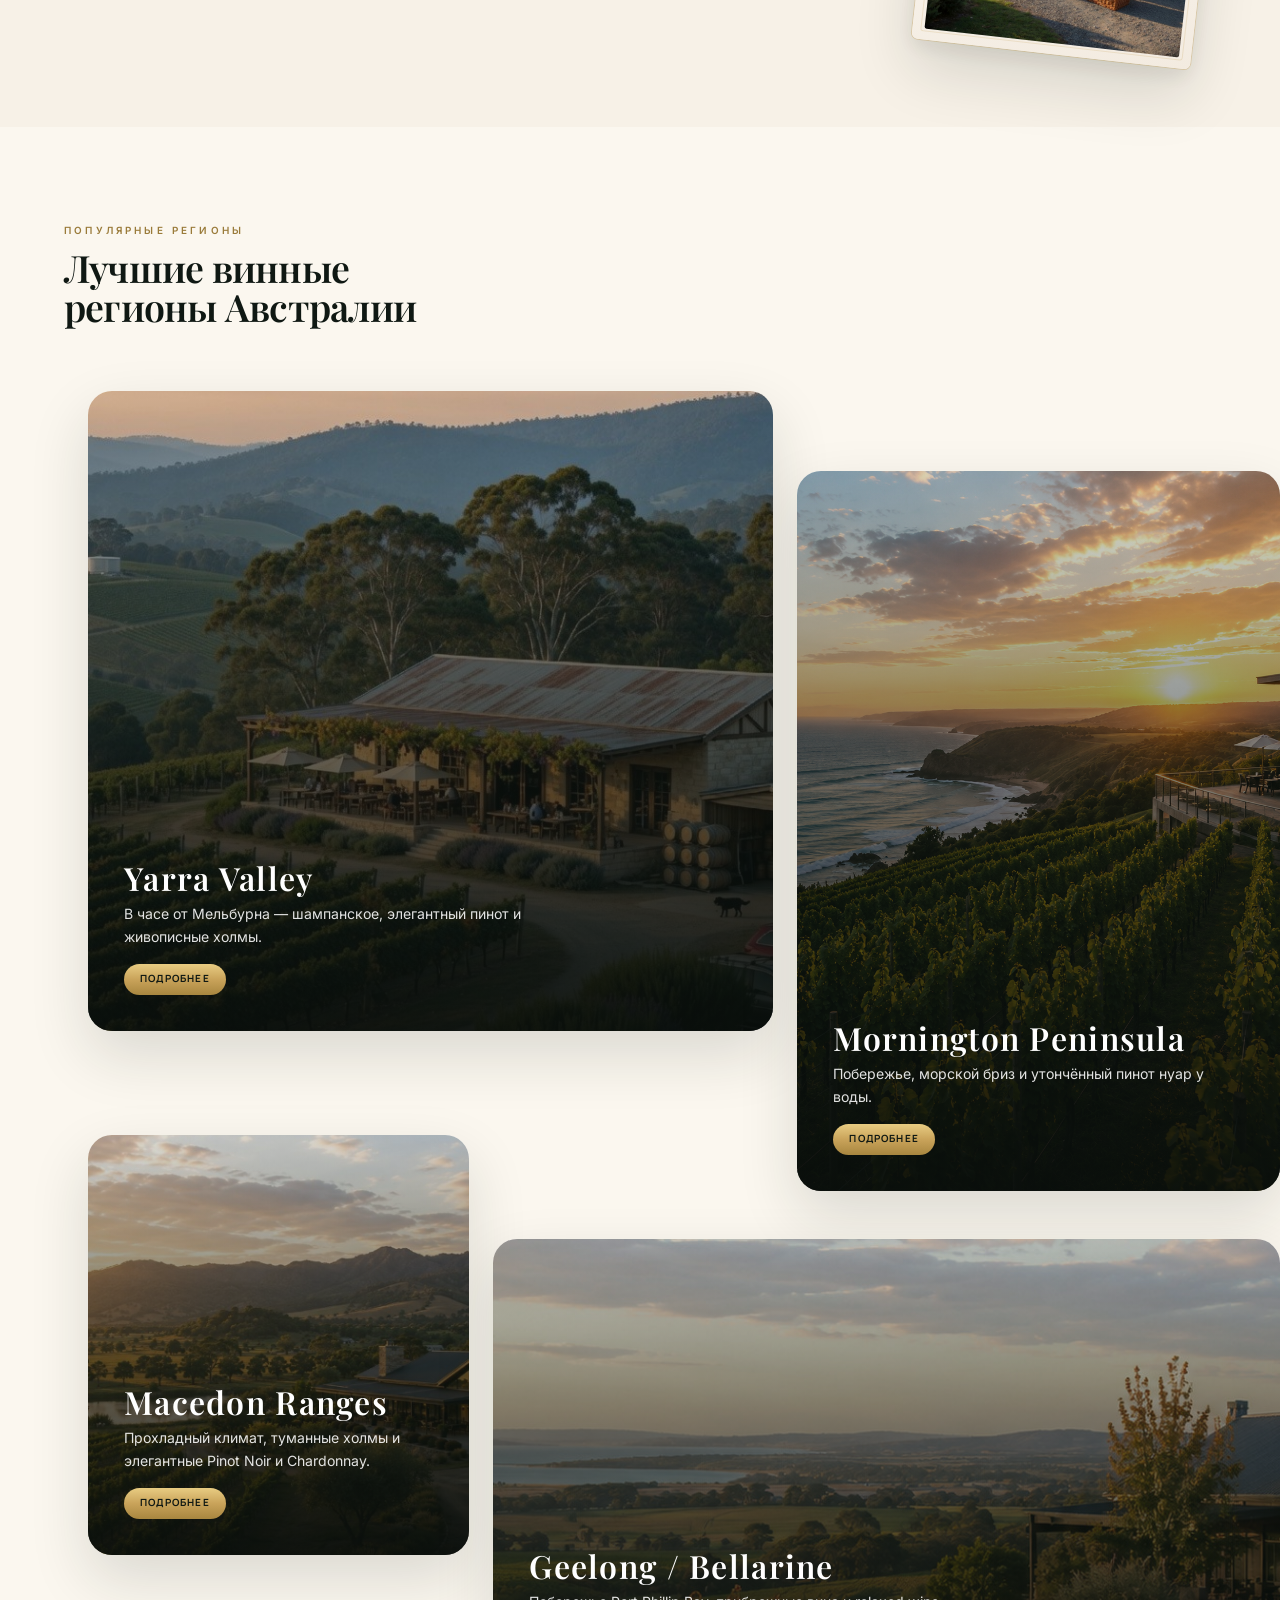
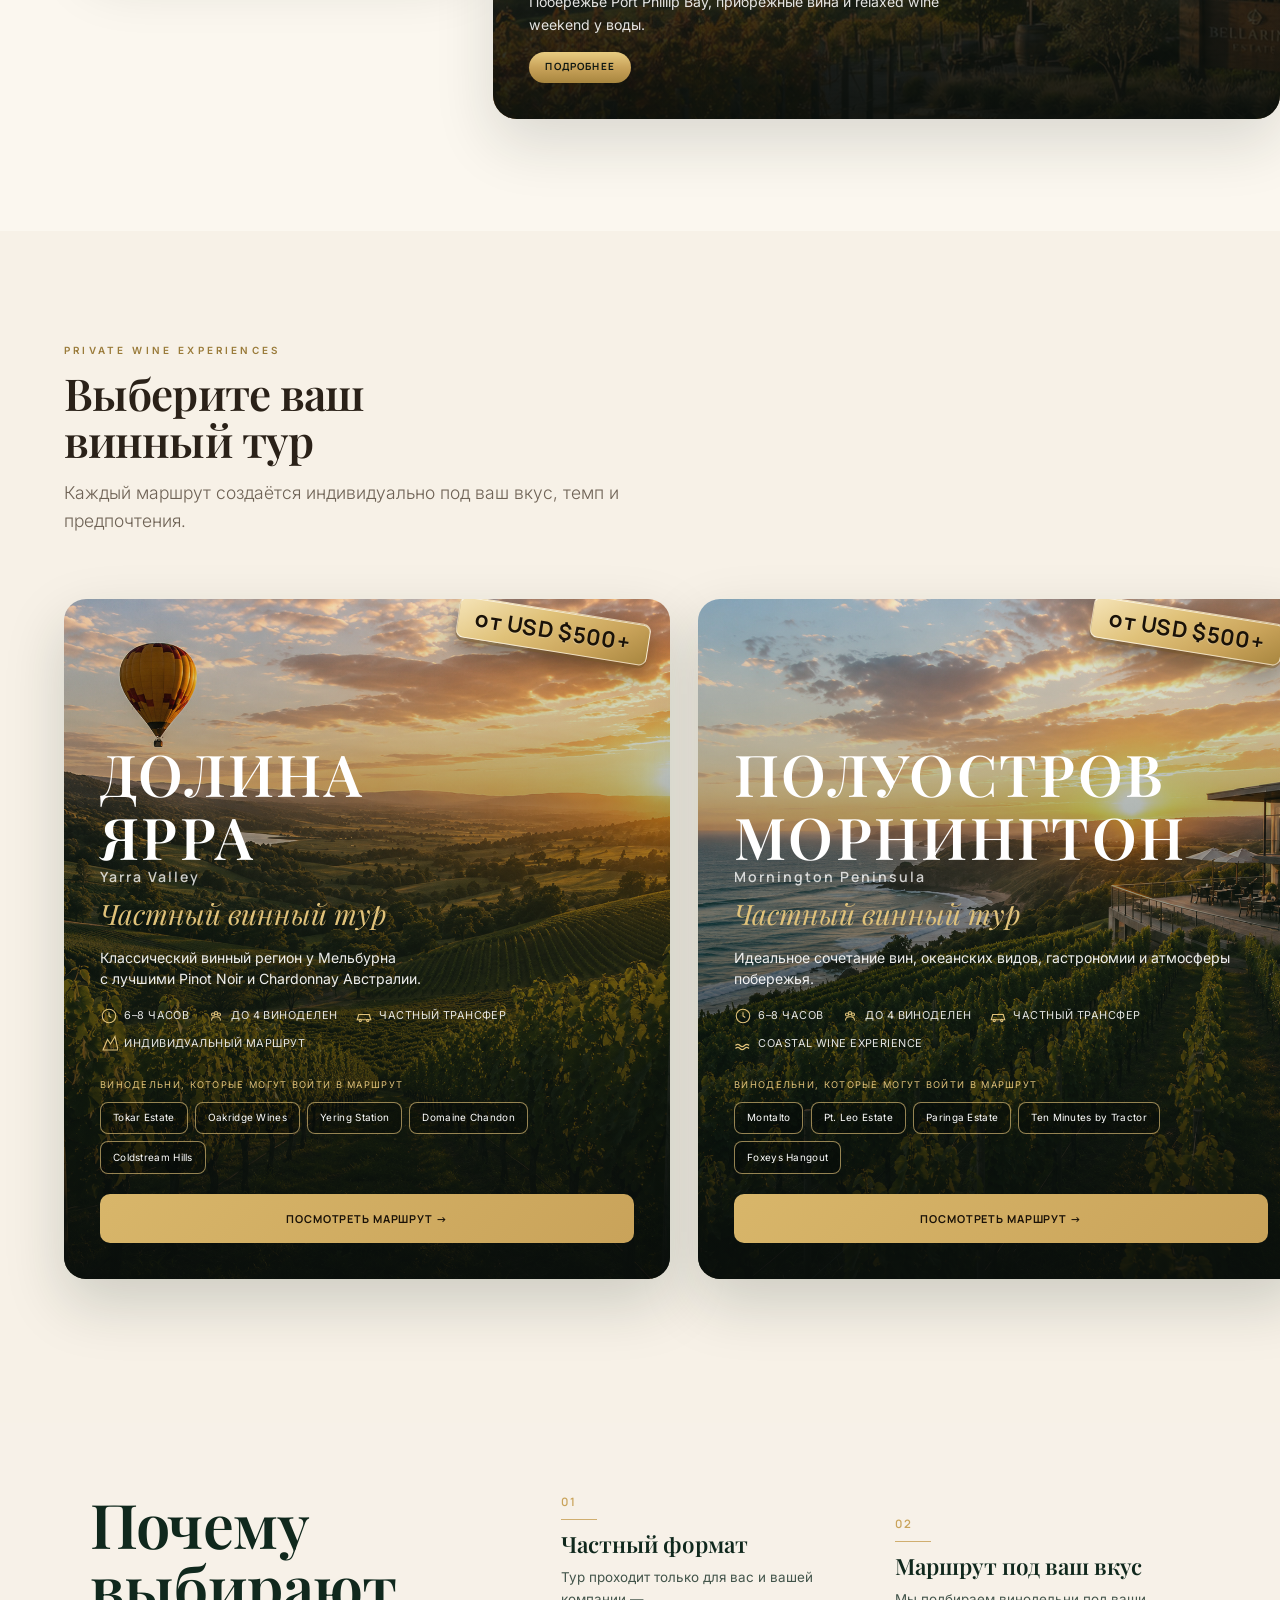
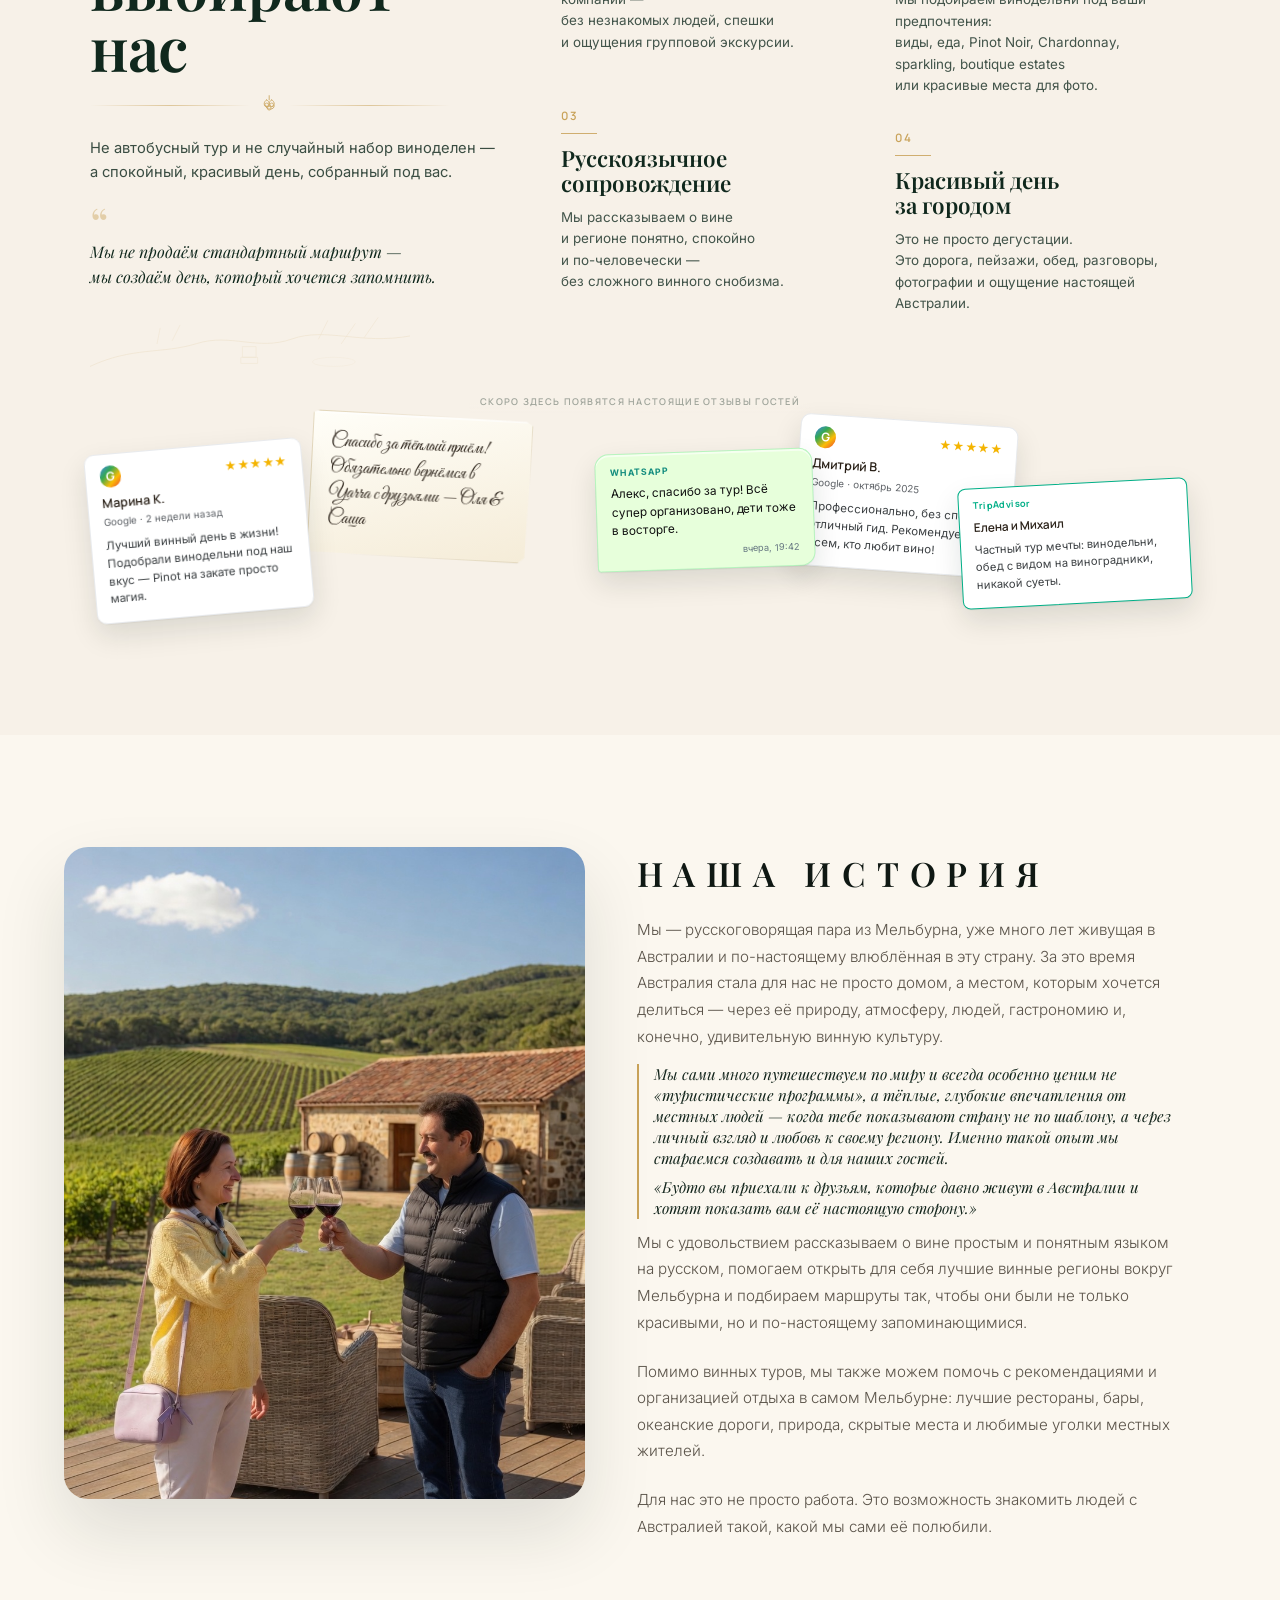
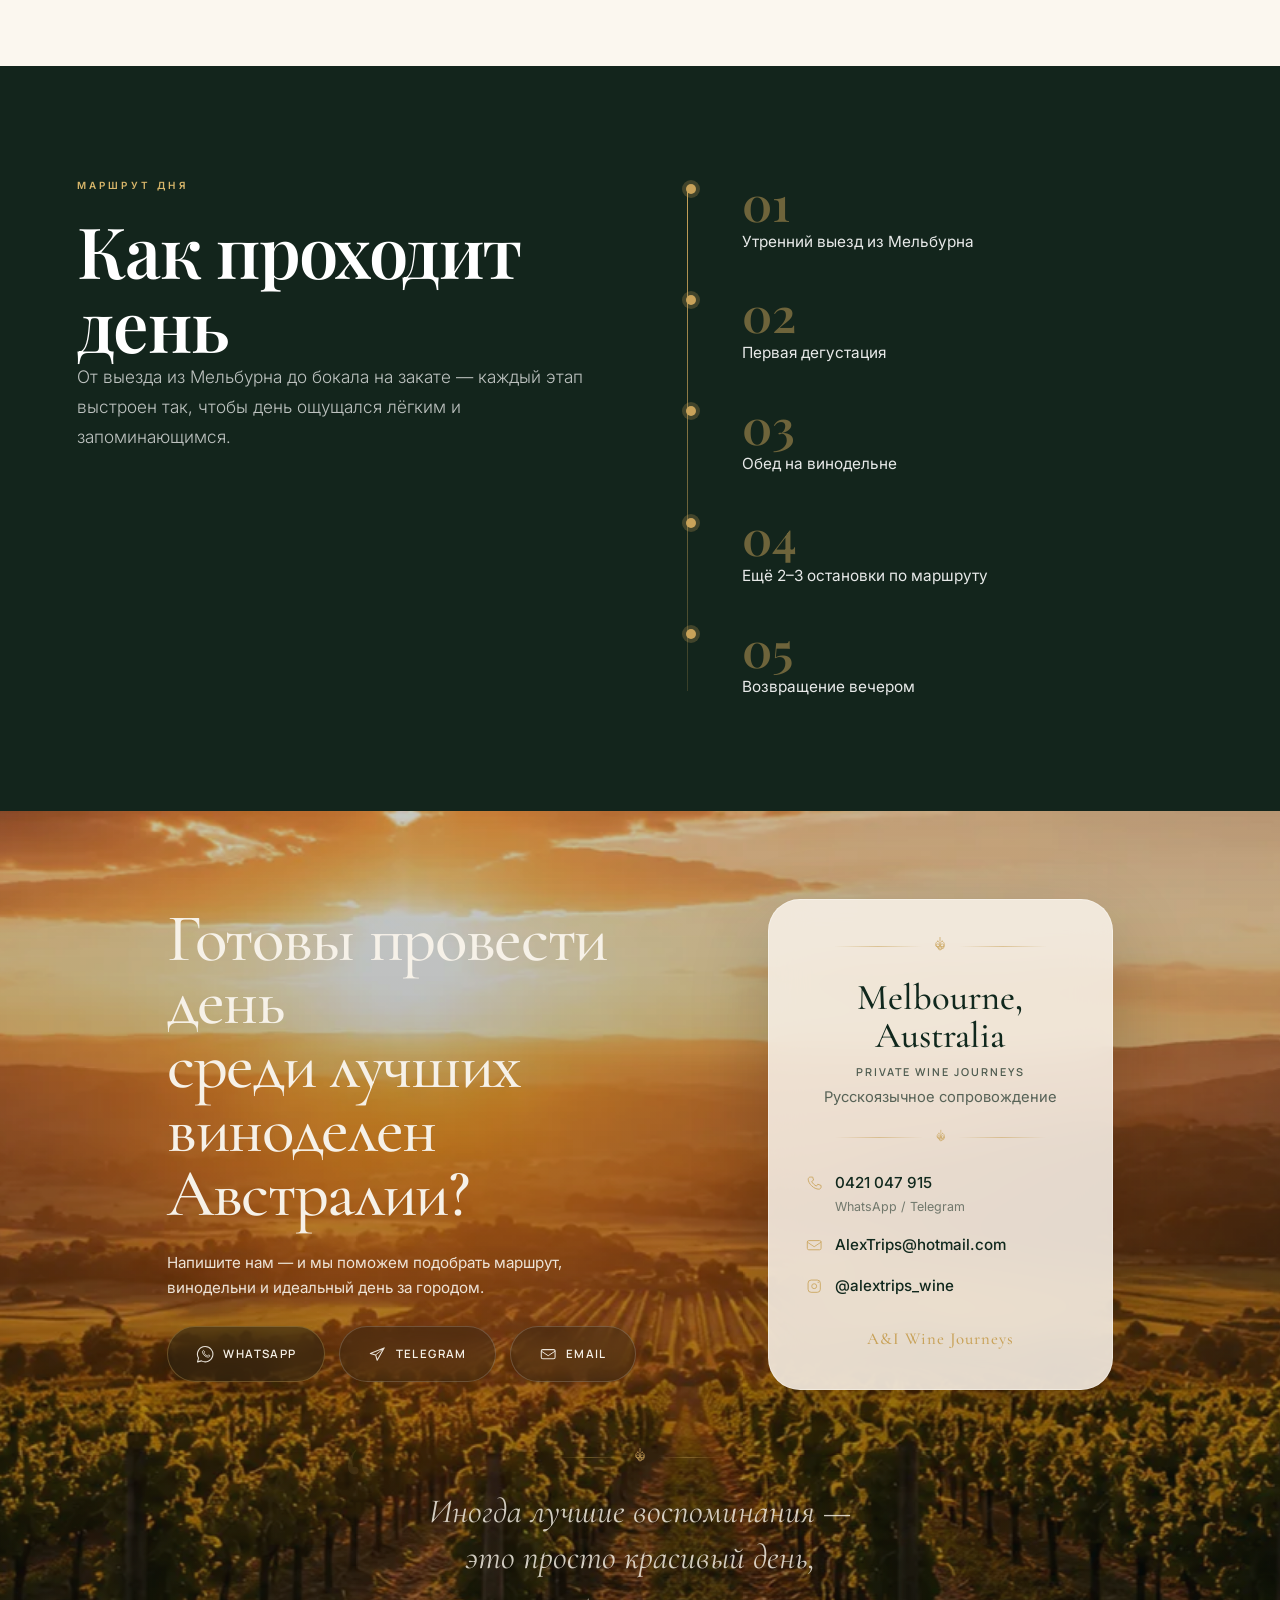
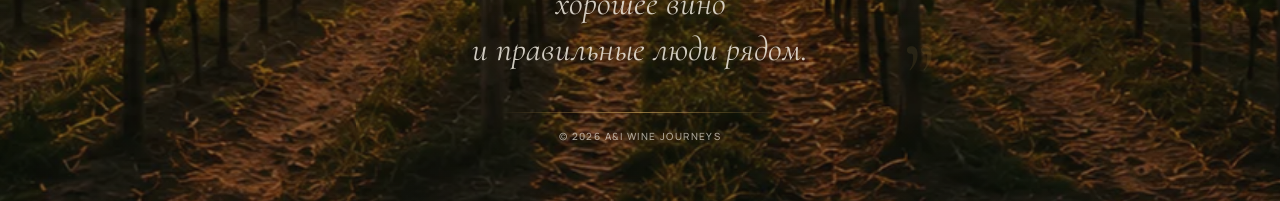
==== commit c1f9ae0b: "Update navbar logo to A&J horizontal asset from 06_37_12 PM. Co-authored-by: Cursor <cursoragent@cur" ====
--- a/docs/wine-tours/index.html
+++ b/docs/wine-tours/index.html
@@ -572,8 +572,8 @@
   <div class="bar">
     <a href="#top" class="logo">
       <picture>
-        <source srcset="img/logo-nav.webp?v=2" type="image/webp">
-        <img class="logo__img" src="img/logo-nav.png?v=2" width="1484" height="575" alt="A &amp; I Wine Journeys">
+        <source srcset="img/logo-nav.webp?v=3" type="image/webp">
+        <img class="logo__img" src="img/logo-nav.png?v=3" width="1507" height="512" alt="A &amp; J Wine Journeys">
       </picture>
     </a>
     <nav class="site-nav site-nav--desktop" aria-label="Навигация" data-i18n-attr="nav.ariaLabel|aria-label">
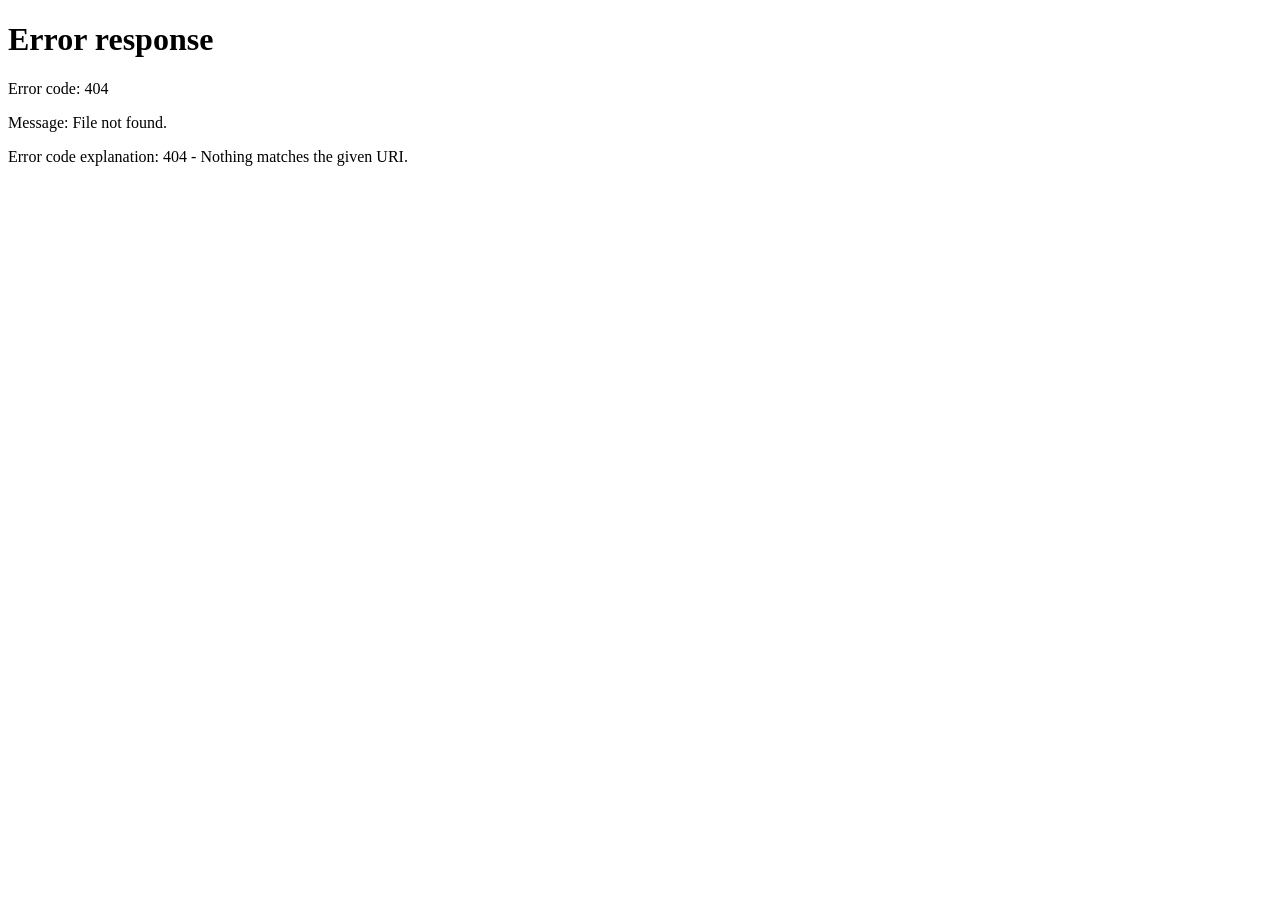
==== commit abfb2d27: "Reorganize wine site into Random/WineJourneys with artefacts and Pages symlink. Move docs/wine-tours" ====
--- a/docs/wine-tours/index.html
+++ b/docs/wine-tours/index.html
@@ -2,915 +2,11 @@
 <html lang="ru">
 <head>
 <meta charset="UTF-8">
-<meta name="viewport" content="width=device-width, initial-scale=1.0">
-<meta name="description" content="Alex Trips Wine Tours — авторские винные туры по винодельням Австралии. Русскоязычное сопровождение из Мельбурна.">
-<meta property="og:title" content="Alex Trips Wine Tours">
-<meta property="og:image" content="img/hero-bg.png?v=2">
-<title>Alex Trips Wine Tours — Туры по винодельням Австралии</title>
-<link rel="icon" href="data:image/svg+xml,<svg xmlns='http://www.w3.org/2000/svg' viewBox='0 0 32 32'><circle cx='16' cy='16' r='15' fill='%2313251C'/><path d='M11 22c0-3 1.2-6 5-7.5 0 2 .8 4 1.8 5.5-1.2.6-2.5.6-4 1.2 1.2-2 2.5-3.5 4.5-3.8-1 1.2-1.8 2.5-1.8 4.3zm10 0c0-3-1.2-6-5-7.5 0 2-.8 4-1.8 5.5 1.2.6 2.5.6 4 1.2-1.2-2-2.5-3.5-4.5-3.8 1 1.2 1.8 2.5 1.8 4.3z' fill='%23C9A35A'/></svg>">
-<link rel="preconnect" href="https://fonts.googleapis.com">
-<link rel="preconnect" href="https://fonts.gstatic.com" crossorigin>
-<link href="https://fonts.googleapis.com/css2?family=Cormorant+Garamond:ital,wght@0,400;0,500;0,600;1,400;1,500&family=Great+Vibes&family=Inter:wght@300;400;500;600&family=Manrope:wght@500;600;700&family=Playfair+Display:ital,wght@0,600;0,700;1,500;1,600&display=swap" rel="stylesheet">
-<style>
-*,*::before,*::after{box-sizing:border-box;margin:0;padding:0}
-:root{
-  --g900:#0f1813;--g850:#1a2e22;--g800:#243a2c;
-  --gold:#C9A35A;--gold-hi:#D8B66A;--gold-dk:#9A7B3A;
-  --cream:#F7F1E7;--card:#FFFDF9;--white:#fff;
-  --text:#1a1612;--muted:#5a5349;
-  --nav-h:84px;--max:1180px;--wide:min(1360px,calc(100vw - 2.5rem));--tours-max:min(1480px,calc(100vw - 2.5rem));--radius:12px;
-  --dark-green:#13251C;--deep-green:#1F3A2D;--light-gold:#E0C27A;--soft-cream:#FBF7EF;--text-dark:#2A2118;--text-muted:#6E6255;
-}
-html{scroll-behavior:smooth}
-[id]{scroll-margin-top:calc(var(--nav-h) + 12px)}
-body{font-family:Inter,system-ui,sans-serif;color:var(--text);background:var(--cream);line-height:1.6;-webkit-font-smoothing:antialiased}
-img{display:block;max-width:100%}
-a{color:inherit;text-decoration:none}
-button{font:inherit;cursor:pointer;border:none;background:none}
-.container{max-width:var(--max);margin:0 auto;padding:0 1.25rem}
-.eyebrow{font-size:.62rem;font-weight:600;letter-spacing:.32em;text-transform:uppercase;color:var(--gold)}
-
-/* Buttons */
-.btn{display:inline-flex;align-items:center;justify-content:center;padding:.75rem 1.5rem;border-radius:4px;font-family:Manrope,sans-serif;font-size:.68rem;font-weight:700;letter-spacing:.12em;text-transform:uppercase;transition:filter .25s,transform .25s}
-.btn-gold{background:linear-gradient(180deg,#dcc07a 0%,var(--gold) 45%,#a8863f 100%);color:var(--g900);box-shadow:0 2px 12px rgba(0,0,0,.25)}
-.btn-gold:hover{filter:brightness(1.06);transform:translateY(-1px)}
-.btn-outline{border:1.5px solid var(--gold);color:var(--gold-dk);background:transparent;padding:.5rem 1rem;font-size:.6rem}
-.btn-outline:hover{background:rgba(201,163,90,.1)}
-.btn-chat{background:linear-gradient(180deg,#dcc07a,var(--gold),#a8863f);color:var(--g900);padding:1rem 2rem;font-size:.72rem;gap:.5rem}
-
-/* Header */
-.site-header{
-  position:fixed;inset:0 0 auto;z-index:100;height:var(--nav-h);
-  transition:box-shadow .3s ease
-}
-.site-header::before{
-  content:'';
-  position:absolute;inset:0;
-  background:linear-gradient(180deg,rgba(15,24,19,.72) 0%,rgba(15,24,19,.38) 100%);
-  backdrop-filter:blur(10px);-webkit-backdrop-filter:blur(10px);
-  border-bottom:1px solid rgba(201,163,90,.1);
-  transition:background .3s ease,backdrop-filter .3s ease,box-shadow .3s ease
-}
-.site-header.is-scrolled::before{
-  background:rgba(15,24,19,.94);
-  backdrop-filter:blur(14px);-webkit-backdrop-filter:blur(14px);
-  box-shadow:0 8px 28px rgba(0,0,0,.22)
-}
-.site-header .bar{
-  position:relative;z-index:1;
-  max-width:1320px;margin:0 auto;height:100%;
-  display:flex;align-items:center;justify-content:flex-start;
-  padding:0 1.5rem;gap:.75rem
-}
-.logo{display:flex;align-items:center;color:var(--white);flex-shrink:0;background:transparent}
-.logo__img{
-  display:block;
-  height:clamp(72px,5.2vw,82px);
-  width:auto;
-  max-width:min(340px,58vw);
-  object-fit:contain;
-  object-position:left center;
-  opacity:.98;
-  filter:drop-shadow(0 0 14px rgba(255,220,160,.10))
-}
-.site-nav--desktop{flex:1;min-width:0;display:flex;justify-content:center}
-.nav{display:flex;flex-wrap:wrap;align-items:center;justify-content:center;gap:clamp(.3rem,.65vw,.5rem);list-style:none;margin:0;padding:0}
-.site-header__end--desktop{display:flex;align-items:center;gap:.65rem;flex-shrink:0;margin-left:auto}
-.nav a{
-  display:inline-flex;align-items:center;justify-content:center;
-  padding:.5rem clamp(.55rem,.9vw,.85rem);min-height:36px;
-  color:rgba(255,255,255,.94);
-  font-family:Manrope,sans-serif;
-  font-size:clamp(.52rem,.78vw,.58rem);font-weight:600;
-  letter-spacing:.08em;text-transform:uppercase;white-space:nowrap;
-  background:rgba(12,20,16,.72);
-  border:1px solid rgba(216,182,106,.38);
-  border-radius:6px;
-  backdrop-filter:blur(10px);-webkit-backdrop-filter:blur(10px);
-  box-shadow:0 2px 10px rgba(0,0,0,.28),inset 0 1px 0 rgba(255,255,255,.05);
-  transition:color .2s,background .2s,border-color .2s,box-shadow .2s,transform .2s
-}
-.nav a:hover{
-  color:#fff;
-  background:rgba(12,20,16,.92);
-  border-color:rgba(216,182,106,.75);
-  box-shadow:0 4px 14px rgba(0,0,0,.38);
-  transform:translateY(-1px)
-}
-.nav a:focus-visible{outline:2px solid var(--gold-hi);outline-offset:2px}
-.language-switcher{display:flex;align-items:center;gap:.12rem;font-family:Manrope,sans-serif}
-.language-switcher--desktop{
-  flex-shrink:0;
-  padding:.4rem .55rem;
-  background:rgba(12,20,16,.88);
-  backdrop-filter:blur(12px);
-  -webkit-backdrop-filter:blur(12px);
-  border:1px solid rgba(216,182,106,.6);
-  border-radius:999px;
-  box-shadow:0 4px 18px rgba(0,0,0,.4),inset 0 1px 0 rgba(255,255,255,.06);
-  font-size:.72rem;font-weight:700;letter-spacing:.12em
-}
-.language-switcher--desktop .lang-btn{
-  color:rgba(255,255,255,.72);
-  padding:.28rem .55rem;
-  min-width:2.1rem;
-  border-radius:999px;
-  line-height:1;
-  transition:color .2s,background .2s,box-shadow .2s
-}
-.language-switcher--desktop .lang-btn:hover{color:#fff}
-.language-switcher--desktop .lang-btn.active{
-  color:var(--g900);
-  background:linear-gradient(180deg,#e8cc82 0%,var(--gold) 50%,#a8863f 100%);
-  box-shadow:0 2px 8px rgba(0,0,0,.35);
-  text-decoration:none
-}
-.language-switcher--desktop .lang-sep{color:rgba(255,255,255,.28);user-select:none;font-weight:500;padding:0 .05rem}
-main.lang-fade{opacity:.55;transition:opacity .2s ease}
-.header-cta .btn{padding:.6rem 1.1rem;font-size:.6rem;min-height:44px}
-.cta-short{display:none}
-.cta-long{display:inline}
-.menu-btn{
-  display:none;flex-shrink:0;margin-left:auto;
-  width:44px;height:44px;
-  border:1px solid rgba(255,255,255,.2);border-radius:8px;
-  background:rgba(0,0,0,.2);
-  flex-direction:column;align-items:center;justify-content:center;gap:5px
-}
-.menu-btn span{display:block;width:20px;height:2px;background:#fff;transition:.3s}
-.menu-btn.open span:nth-child(1){transform:translateY(7px) rotate(45deg)}
-.menu-btn.open span:nth-child(2){opacity:0}
-.menu-btn.open span:nth-child(3){transform:translateY(-7px) rotate(-45deg)}
-body.nav-open{overflow:hidden;touch-action:none}
-.site-nav--mobile{position:fixed;inset:0;z-index:99}
-.site-nav--mobile[hidden]{display:none!important}
-.site-nav--mobile__backdrop{
-  position:absolute;inset:0;border:none;padding:0;margin:0;
-  background:rgba(8,12,10,.55);cursor:pointer
-}
-.site-nav--mobile__panel{
-  position:absolute;top:var(--nav-h);left:0;right:0;bottom:0;
-  overflow-y:auto;-webkit-overflow-scrolling:touch;
-  padding:1rem 1.25rem 1.5rem;
-  background:rgba(15,24,19,.97);
-  display:flex;flex-direction:column;gap:0
-}
-.site-nav--mobile__close{
-  align-self:flex-end;
-  width:44px;height:44px;margin-bottom:.5rem;
-  border:1px solid rgba(255,255,255,.2);border-radius:8px;
-  background:rgba(0,0,0,.25);color:#fff;font-size:1.5rem;line-height:1
-}
-.site-nav--mobile__close:hover{background:rgba(201,163,90,.15);border-color:rgba(216,182,106,.5)}
-.site-nav--mobile__close:focus-visible{outline:2px solid var(--gold-hi);outline-offset:2px}
-.language-switcher--mobile{
-  margin:0 0 1rem;padding:.5rem .65rem;
-  background:rgba(255,255,255,.06);
-  border:1px solid rgba(201,163,90,.35);
-  border-radius:999px;width:fit-content
-}
-.language-switcher--mobile .lang-btn{font-size:.85rem;font-weight:700;padding:.35rem .55rem;color:rgba(255,255,255,.55);border-radius:999px}
-.language-switcher--mobile .lang-btn.active{color:var(--g900);background:linear-gradient(180deg,#dcc07a,var(--gold),#a8863f);text-decoration:none}
-.language-switcher--mobile .lang-sep{font-size:.85rem;color:rgba(255,255,255,.25)}
-.site-nav--mobile__list{list-style:none;margin:0;padding:0}
-.site-nav--mobile__list a{
-  display:block;text-align:center;color:#fff;
-  padding:.85rem 1rem;margin-bottom:.5rem;
-  font-family:Manrope,sans-serif;font-size:.82rem;font-weight:600;
-  letter-spacing:.06em;text-transform:uppercase;
-  background:rgba(255,255,255,.06);
-  border:1px solid rgba(201,163,90,.32);border-radius:8px;
-  transition:background .2s,border-color .2s
-}
-.site-nav--mobile__list a:hover{background:rgba(201,163,90,.12);border-color:rgba(216,182,106,.55)}
-.site-nav--mobile__list a:focus-visible{outline:2px solid var(--gold-hi);outline-offset:2px}
-.site-nav--mobile__cta{margin-top:.75rem;width:100%;min-height:50px}
-@media(min-width:769px){
-  .site-nav--mobile{display:none!important}
-  .menu-btn{display:none!important}
-}
-@media(max-width:768px){
-  .site-nav--desktop,.site-header__end--desktop{display:none!important}
-  .menu-btn{display:flex}
-}
-
-/* HERO — single user background image */
-.hero{position:relative;min-height:min(88vh,780px);display:flex;align-items:stretch;overflow:hidden;background:var(--g900)}
-.hero__media{
-  position:absolute;
-  inset:0;
-  background-image:image-set(url('img/hero-bg.webp?v=2') type('image/webp'),url('img/hero-bg.png?v=2') type('image/png'));
-  background-size:cover;
-  background-position:58% center;
-  background-repeat:no-repeat;
-  pointer-events:none;
-  -webkit-user-drag:none;
-  user-select:none
-}
-.hero__shade{position:absolute;inset:0;background:
-  linear-gradient(90deg,rgba(15,24,19,.88) 0%,rgba(15,24,19,.68) 30%,rgba(15,24,19,.22) 50%,transparent 72%),
-  linear-gradient(0deg,rgba(15,24,19,.35) 0%,transparent 18%,transparent 82%,rgba(15,24,19,.25) 100%)}
-.hero__body{position:relative;z-index:2;display:flex;align-items:center;flex:1;padding:calc(var(--nav-h) + 2rem) 1.5rem 2.5rem;width:100%;max-width:1320px;margin:0 auto}
-.hero__copy{max-width:520px}
-.hero__copy .eyebrow{color:var(--gold-hi);margin-bottom:1rem}
-.hero__copy h1{font-family:'Playfair Display',serif;font-size:clamp(1.9rem,4.5vw,3.35rem);font-weight:700;color:#fff;line-height:1.08;letter-spacing:.02em;text-transform:uppercase;margin-bottom:.65rem}
-.hero__copy .script{font-family:'Great Vibes',cursive;font-size:clamp(1.4rem,3vw,2.1rem);color:var(--gold-hi);margin-bottom:1.1rem;line-height:1.3}
-.hero__copy .lead{color:rgba(255,255,255,.88);font-size:clamp(.88rem,1.35vw,1rem);font-weight:300;line-height:1.75;margin-bottom:1.75rem;max-width:460px}
-
-/* Features bar */
-.features{background:var(--g850);border-top:1px solid rgba(201,163,90,.15)}
-.features__grid{max-width:var(--max);margin:0 auto;display:grid;grid-template-columns:repeat(5,1fr);gap:.75rem;padding:1.35rem 1.25rem}
-.feature{display:flex;align-items:center;gap:.65rem;color:#fff}
-.feature svg{width:30px;height:30px;flex-shrink:0;color:var(--gold)}
-.feature span{font-size:.62rem;font-weight:500;letter-spacing:.05em;text-transform:uppercase;line-height:1.35}
-
-/* Regions */
-.regions{padding:4rem 0 4.5rem;background:var(--cream)}
-.regions__head{text-align:center;margin-bottom:2.25rem;padding:0 clamp(1rem,2.5vw,1.5rem);max-width:var(--wide);margin-left:auto;margin-right:auto}
-.regions__head .eyebrow{color:var(--gold-dk);margin-bottom:.55rem}
-.regions__head h2{font-family:'Playfair Display',serif;font-size:clamp(1.65rem,3.2vw,2.35rem);font-weight:600;color:var(--g900)}
-.regions__grid{display:grid;grid-template-columns:repeat(4,1fr);gap:clamp(1rem,1.8vw,1.5rem);width:var(--wide);max-width:100%;margin:0 auto;padding:0 clamp(1rem,2.5vw,1.5rem)}
-.card{background:var(--card);border-radius:var(--radius);overflow:hidden;box-shadow:0 4px 20px rgba(0,0,0,.06);border:1px solid rgba(0,0,0,.04);display:flex;flex-direction:column;transition:transform .3s,box-shadow .3s;min-width:0}
-.card:hover{transform:translateY(-5px);box-shadow:0 12px 36px rgba(0,0,0,.1)}
-.card__img{aspect-ratio:3/4;overflow:hidden;background:var(--g850)}
-.card__img img{width:100%;height:100%;object-fit:cover;object-position:center}
-.card__body{padding:1rem .85rem 1.1rem;text-align:center;flex:1;display:flex;flex-direction:column}
-.card__body h3{font-family:'Playfair Display',serif;font-size:clamp(.78rem,1.1vw,.95rem);font-weight:600;letter-spacing:.06em;text-transform:uppercase;color:var(--g900);margin-bottom:.4rem}
-.card__body p{font-size:clamp(.7rem,.95vw,.8rem);color:var(--muted);line-height:1.5;margin-bottom:.7rem;flex:1}
-.card__more{font-size:.7rem;color:var(--muted);max-height:0;overflow:hidden;transition:max-height .45s ease;text-align:left}
-.card__more p{margin-bottom:.65rem}
-.card__more p:last-child{margin-bottom:0}
-.card__more a{color:var(--gold-dk);text-decoration:underline;text-underline-offset:2px}
-.card__more a:hover{color:var(--gold)}
-.card.is-open .card__more{max-height:2000px;margin-bottom:.6rem;padding-top:.4rem;border-top:1px solid #eee}
-.card.is-open > .card__body > .card__more,
-.card.is-open .card__body .card__more{overflow:visible}
-.card .btn-outline{align-self:center}
-
-/* Tours catalog */
-.tours{padding:5.5rem 0;background:var(--cream);position:relative}
-.tours::before,.tours::after{content:'';position:absolute;width:min(280px,35vw);height:min(280px,35vw);opacity:.12;background:url("data:image/svg+xml,%3Csvg xmlns='http://www.w3.org/2000/svg' viewBox='0 0 120 120'%3E%3Cpath fill='none' stroke='%23C9A35A' stroke-width='1' d='M60 8c-8 20-28 32-28 52 0 14 12 26 28 26s28-12 28-26c0-20-20-32-28-52z'/%3E%3C/svg%3E") center/contain no-repeat;pointer-events:none}
-.tours::before{top:1rem;left:1rem}
-.tours::after{top:1rem;right:1rem;transform:scaleX(-1)}
-.tours__inner{width:var(--tours-max);max-width:100%;margin:0 auto;padding:0 clamp(1rem,2.5vw,1.75rem)}
-.tours__head{text-align:center;margin-bottom:2.75rem}
-.tours__head .eyebrow{color:var(--gold-dk);margin-bottom:.75rem}
-.tours__head h2{font-family:'Playfair Display',serif;font-size:clamp(1.85rem,3.5vw,2.75rem);font-weight:600;color:var(--text-dark);margin-bottom:.65rem}
-.tours__head .sub{color:var(--text-muted);font-size:clamp(.95rem,1.4vw,1.1rem);font-weight:300;max-width:36rem;margin:0 auto}
-.tours__grid{display:grid;grid-template-columns:repeat(2,1fr);gap:clamp(1.25rem,2.2vw,2.25rem);margin-bottom:2rem}
-.tour-card{position:relative;border-radius:22px;overflow:hidden;min-height:min(680px,88vh);box-shadow:0 24px 60px rgba(19,37,28,.18);transition:transform .35s ease,box-shadow .35s ease;display:flex;flex-direction:column;isolation:isolate}
-.tour-card:hover{transform:translateY(-6px);box-shadow:0 32px 70px rgba(19,37,28,.28)}
-.tour-card.is-active{outline:2px solid var(--light-gold);outline-offset:3px}
-.tour-card__visual{
-  position:absolute;
-  inset:0;
-  overflow:hidden;
-  z-index:0;
-  background-size:cover;
-  background-repeat:no-repeat;
-  background-position:center 35%;
-  transition:transform .5s ease;
-  pointer-events:none;
-  -webkit-user-drag:none;
-  user-select:none
-}
-.tour-card:hover .tour-card__visual{transform:scale(1.04)}
-.tour-card__price{
-  position:absolute;
-  top:clamp(1rem,2.8vw,1.65rem);
-  right:clamp(.65rem,2vw,1.15rem);
-  z-index:2;
-  pointer-events:none;
-  user-select:none;
-  transform:rotate(9deg);
-  transform-origin:100% 0;
-  font-family:Manrope,sans-serif;
-  font-size:clamp(1.05rem,1.85vw,1.38rem);
-  font-weight:700;
-  letter-spacing:.03em;
-  line-height:1;
-  color:#1a1208;
-  padding:.55rem 1.05rem .6rem;
-  border-radius:8px;
-  background:linear-gradient(145deg,#f5e4b8 0%,#e0c27a 38%,#c9a35a 72%,#a8863f 100%);
-  border:1.5px solid rgba(255,255,255,.55);
-  box-shadow:
-    inset 0 1px 0 rgba(255,255,255,.65),
-    0 3px 0 rgba(120,90,40,.45),
-    0 10px 26px rgba(8,12,10,.42);
-  text-shadow:0 1px 0 rgba(255,255,255,.25)
-}
-.tour-card:hover .tour-card__price{
-  transform:rotate(7deg) scale(1.03);
-  box-shadow:
-    inset 0 1px 0 rgba(255,255,255,.7),
-    0 3px 0 rgba(120,90,40,.5),
-    0 14px 32px rgba(8,12,10,.48)
-}
-.tour-card__overlay{position:absolute;inset:0;background:linear-gradient(to bottom,rgba(19,37,28,.05) 0%,rgba(19,37,28,.45) 45%,rgba(10,15,12,.92) 100%);pointer-events:none;z-index:1}
-.tour-card__content{
-  position:absolute;
-  bottom:0;
-  left:0;
-  right:0;
-  z-index:2;
-  display:grid;
-  grid-template-rows:auto auto auto auto auto auto auto;
-  padding:clamp(1.5rem,3vw,2.25rem);
-  color:#fff;
-  transform:translateZ(0)
-}
-.tour-card__title{
-  display:flex;
-  flex-direction:column;
-  gap:.2rem;
-  font-family:'Playfair Display',serif;
-  font-size:clamp(2rem,4.5vw,4.25rem);
-  font-weight:600;
-  letter-spacing:.04em;
-  line-height:1.05;
-  margin-bottom:.35rem;
-  min-height:calc(2 * 1.05 * clamp(2rem,4.5vw,4.25rem) + .2rem + clamp(.72rem,1.1vw,.88rem) * 1.35)
-}
-.tour-card__title-main{display:block;text-transform:uppercase}
-.tour-card__title-en{
-  display:block;
-  font-family:Manrope,sans-serif;
-  font-size:clamp(.72rem,1.1vw,.88rem);
-  font-weight:600;
-  font-style:normal;
-  letter-spacing:.14em;
-  text-transform:none;
-  color:rgba(255,255,255,.78)
-}
-.tour-card__subtitle{
-  font-family:'Playfair Display',serif;
-  font-style:italic;
-  color:var(--light-gold);
-  font-size:clamp(1.25rem,2.2vw,2rem);
-  margin-bottom:.75rem;
-  min-height:calc(clamp(1.25rem,2.2vw,2rem) * 1.15)
-}
-.tour-card__desc{
-  font-size:clamp(.84rem,1.1vw,.98rem);
-  line-height:1.45;
-  color:rgba(255,255,255,.92);
-  max-width:100%;
-  margin-bottom:1.1rem;
-  min-height:calc(2 * 1.45 * clamp(.84rem,1.1vw,.98rem))
-}
-.tour-card__desc-line{display:block}
-.tour-card__meta{
-  display:flex;
-  flex-wrap:wrap;
-  gap:.65rem 1.1rem;
-  list-style:none;
-  margin-bottom:1.1rem;
-  min-height:3.35rem;
-  align-content:flex-start
-}
-.tour-card__meta li{display:flex;align-items:center;gap:.4rem;font-size:.68rem;letter-spacing:.04em;text-transform:uppercase;color:rgba(255,255,255,.88)}
-.tour-card__meta-icon{display:flex;color:var(--light-gold)}
-.tour-card__meta-icon svg{width:18px;height:18px}
-.tour-card__tags-label{font-size:.58rem;letter-spacing:.14em;text-transform:uppercase;color:var(--light-gold);margin-bottom:.5rem;min-height:1rem}
-.tour-card__tags{display:flex;flex-wrap:wrap;gap:.45rem;margin-bottom:1.25rem;min-height:3.25rem;align-content:flex-start}
-.tour-tag{border:1px solid rgba(224,194,122,.65);color:#fff;background:rgba(0,0,0,.22);border-radius:8px;padding:.45rem .75rem;font-size:.62rem;letter-spacing:.03em}
-.tour-card__cta{background:linear-gradient(135deg,#D8B66A,#C9A35A);color:#1A1208;border-radius:10px;padding:1rem 2rem;font-family:Manrope,sans-serif;font-size:.68rem;font-weight:700;letter-spacing:.08em;text-transform:uppercase}
-.tour-card__cta:hover{filter:brightness(1.06);transform:translateY(-1px)}
-#routePanel{margin-top:2rem}
-#routePanel[hidden]{display:none}
-.route-panel{background:var(--card);border-radius:20px;padding:clamp(1.5rem,3vw,2.5rem);box-shadow:0 16px 48px rgba(19,37,28,.1);border:1px solid rgba(0,0,0,.05);animation:routeIn .45s ease}
-@keyframes routeIn{from{opacity:0;transform:translateY(16px)}to{opacity:1;transform:translateY(0)}}
-.route-panel__head{margin-bottom:2rem;padding-bottom:1.5rem;border-bottom:1px solid rgba(0,0,0,.08)}
-.route-panel__head h3{font-family:'Playfair Display',serif;font-size:clamp(1.5rem,2.8vw,2rem);color:var(--dark-green);margin-bottom:.75rem;font-weight:600}
-.route-panel__intro{color:var(--text-muted);font-size:.95rem;line-height:1.7;margin-bottom:.75rem;max-width:52rem}
-.route-panel__note{font-size:.88rem;color:var(--text-dark);line-height:1.6;margin-bottom:1.25rem}
-.route-date{margin-bottom:1.25rem;width:100%;max-width:100%;min-width:0}
-.route-date__label{display:block;font-size:.68rem;font-weight:600;letter-spacing:.1em;text-transform:uppercase;color:var(--gold-dk);margin-bottom:.45rem}
-.route-date__input{display:block;width:100%;max-width:100%;min-width:0;box-sizing:border-box;padding:.65rem .85rem;border:1px solid rgba(201,163,90,.45);border-radius:8px;font-family:Inter,sans-serif;font-size:.95rem;color:var(--text-dark);background:#fff}
-.route-date__input:focus{outline:2px solid var(--gold);outline-offset:2px}
-.route-panel,.route-flow,.route-step{max-width:100%;min-width:0}
-#routePanel{max-width:100%;overflow-x:hidden}
-.route-panel__ctas{display:flex;flex-wrap:wrap;gap:.75rem;align-items:center}
-.route-panel__ctas .btn{display:inline-flex;align-items:center;justify-content:center;gap:.5rem;text-align:center}
-.btn-whatsapp{background:linear-gradient(135deg,#D8B66A,#C9A35A);color:#1A1208;padding:.85rem 1.5rem;border-radius:10px;font-family:Manrope,sans-serif;font-size:.68rem;font-weight:700;letter-spacing:.06em;text-transform:uppercase;box-shadow:0 4px 14px rgba(201,163,90,.35)}
-.btn-whatsapp:hover{filter:brightness(1.06);transform:translateY(-1px)}
-.btn-whatsapp svg{width:20px;height:20px;flex-shrink:0}
-.btn-email{border:1.5px solid var(--gold-dk);color:var(--gold-dk);padding:.85rem 1.5rem;border-radius:8px;font-family:Manrope,sans-serif;font-size:.68rem;font-weight:600;letter-spacing:.06em;text-transform:uppercase;background:transparent}
-.btn-email:hover{background:rgba(201,163,90,.12)}
-.btn-telegram{border:1.5px solid rgba(110,98,85,.35);color:var(--text-muted);padding:.85rem 1.5rem;border-radius:8px;font-family:Manrope,sans-serif;font-size:.68rem;font-weight:600;letter-spacing:.06em;text-transform:uppercase;background:transparent;opacity:.65;cursor:not-allowed;pointer-events:none}
-.btn-outline-dark{border:1.5px solid var(--gold-dk);color:var(--gold-dk);padding:.75rem 1.5rem;border-radius:8px;font-family:Manrope,sans-serif;font-size:.68rem;font-weight:600;letter-spacing:.06em;text-transform:uppercase}
-.btn-outline-dark:hover{background:rgba(201,163,90,.12)}
-.btn-sm{padding:.6rem 1.1rem;font-size:.62rem}
-.route-selected{background:var(--soft-cream);border-radius:12px;padding:1rem 1.15rem;margin-bottom:1.25rem;border:1px solid rgba(201,163,90,.2)}
-.route-selected__label{font-size:.72rem;font-weight:600;letter-spacing:.06em;text-transform:uppercase;color:var(--gold-dk);margin-bottom:.5rem}
-.route-selected__chips{display:flex;flex-wrap:wrap;gap:.4rem;margin-bottom:.75rem}
-.route-chip{background:var(--dark-green);color:#fff;font-size:.7rem;padding:.35rem .65rem;border-radius:6px}
-.route-limit{color:#a33;font-size:.82rem;margin-bottom:1rem}
-.route-wineries{display:grid;grid-template-columns:repeat(3,1fr);gap:1.15rem}
-.winery-card{background:var(--soft-cream);border:1px solid rgba(0,0,0,.06);border-radius:14px;padding:1.15rem;display:flex;flex-direction:column;transition:border-color .25s,box-shadow .25s}
-.winery-card.is-selected{border-color:var(--gold);box-shadow:0 4px 16px rgba(201,163,90,.2)}
-.winery-card__top{margin-bottom:.5rem}
-.winery-card h4{font-family:'Playfair Display',serif;font-size:1rem;color:var(--text-dark);margin-bottom:.2rem}
-.winery-card__type{font-size:.62rem;letter-spacing:.08em;text-transform:uppercase;color:var(--gold-dk)}
-.winery-card p{font-size:.82rem;color:var(--text-muted);line-height:1.55;flex:1;margin-bottom:.65rem}
-.winery-card__hours{display:flex;align-items:flex-start;gap:.4rem;font-size:.75rem;color:var(--text-muted);margin-bottom:.75rem}
-.winery-card__hours svg{flex-shrink:0;margin-top:.1rem;color:var(--gold)}
-.winery-add{margin-top:auto;border:1px solid var(--gold);color:var(--gold-dk);padding:.5rem .75rem;border-radius:8px;font-size:.6rem;font-weight:600;letter-spacing:.05em;text-transform:uppercase;width:100%}
-.winery-add.is-on,.winery-add:hover{background:var(--gold);color:var(--g900)}
-
-/* Booking flow steps */
-.route-flow{display:flex;flex-direction:column;gap:0}
-.route-step{padding:0 0 1.75rem;margin-bottom:1.75rem;border-bottom:1px solid rgba(0,0,0,.06)}
-.route-step:last-child{border-bottom:none;margin-bottom:0;padding-bottom:0}
-.route-step__heading{display:none;align-items:center;gap:.5rem;font-family:Manrope,sans-serif;font-size:.62rem;font-weight:700;letter-spacing:.14em;text-transform:uppercase;color:var(--gold-dk);margin-bottom:.35rem}
-.route-step__num{display:inline-flex;align-items:center;justify-content:center;width:1.35rem;height:1.35rem;border-radius:50%;background:var(--gold);color:var(--g900);font-size:.58rem;flex-shrink:0}
-.route-step__title{font-family:Manrope,sans-serif;font-size:1rem;font-weight:600;color:var(--text-dark);margin-bottom:.75rem}
-.route-step__title--mobile{display:none}
-.route-panel__intro--desk{display:block}
-.route-selected--compact{margin-bottom:1rem}
-.route-selected--compact .btn-sm{display:none}
-.route-selected__date{font-size:.8rem;color:var(--text-muted);margin:.35rem 0 .5rem}
-.route-limit[hidden]{display:none!important}
-
-/* Sticky mobile booking bar */
-.mobile-booking-bar{display:none}
-.mobile-booking-bar__inner{display:flex;align-items:center;gap:.75rem}
-.mobile-booking-bar__meta{flex:1;min-width:0;display:flex;flex-direction:column;gap:.15rem}
-.mobile-booking-bar__count{font-size:.78rem;font-weight:600;color:var(--text-dark)}
-.mobile-booking-bar__date{font-size:.72rem;color:var(--text-muted)}
-.mobile-booking-bar__btn{flex:1;min-height:50px;max-width:220px;padding:.75rem 1rem;font-size:.65rem;white-space:nowrap}
-.mobile-booking-bar__btn.is-disabled{opacity:.55;pointer-events:none;filter:grayscale(.2)}
-body.has-mobile-booking-bar{padding-bottom:calc(88px + env(safe-area-inset-bottom))}
-body.has-mobile-booking-bar .tours{padding-bottom:calc(5.5rem + 88px + env(safe-area-inset-bottom))}
-
-/* Legacy panel/check (unused) */
-.check{width:18px;height:18px;border-radius:50%;background:var(--gold);flex-shrink:0;display:flex;align-items:center;justify-content:center;margin-top:.15rem}
-.check svg{width:9px;height:9px;stroke:var(--g900);fill:none;stroke-width:3}
-.panel{background:rgba(255,255,255,.12);backdrop-filter:blur(16px);border:1px solid rgba(255,255,255,.15);border-radius:var(--radius);padding:1.35rem 1.2rem}
-.panel h3{font-family:'Playfair Display',serif;color:#fff;font-size:1.05rem;margin-bottom:.9rem;font-weight:600}
-.panel ul{list-style:none}
-.panel li{display:flex;gap:.5rem;color:rgba(255,255,255,.9);font-size:.82rem;margin-bottom:.5rem}
-.panel .ico{color:var(--gold-hi);width:1.15rem;text-align:center;flex-shrink:0}
-.polaroid{background:#fff;padding:7px 7px 22px;box-shadow:0 14px 36px rgba(0,0,0,.35);transform:rotate(4deg);width:175px}
-.polaroid img{width:100%;aspect-ratio:4/5;object-fit:cover}
-.polaroid figcaption{font-family:'Great Vibes',cursive;text-align:center;color:var(--g800);font-size:.95rem;margin-top:.3rem}
-
-/* About */
-.about{padding:4.5rem 0;background:linear-gradient(180deg,#fff 0%,var(--cream) 100%)}
-.about__grid{display:grid;grid-template-columns:1fr 1.05fr;gap:2.75rem;align-items:center}
-.about__photo{border-radius:var(--radius);overflow:hidden;box-shadow:0 16px 44px rgba(0,0,0,.12)}
-.about__media{width:100%;aspect-ratio:4/5;background:url('img/about-owners.jpg') center/cover no-repeat;pointer-events:none;-webkit-user-drag:none;user-select:none}
-.about h2{font-family:'Playfair Display',serif;font-size:clamp(1.6rem,3vw,2.1rem);color:var(--g900);margin-bottom:1rem;font-weight:600}
-.about p{color:var(--muted);font-size:.95rem;font-weight:300;margin-bottom:.85rem;line-height:1.75}
-.about strong{color:var(--text);font-weight:500}
-
-/* Responsive — tablet */
-@media(max-width:1100px){
-  .nav a{padding:.42rem .55rem;min-height:32px;font-size:.5rem}
-  .tour-card{min-height:min(560px,75vh)}
-  .route-wineries{grid-template-columns:repeat(2,1fr)}
-  .regions__grid{grid-template-columns:repeat(2,1fr);width:min(720px,calc(100vw - 2rem))}
-  .features__grid{grid-template-columns:repeat(3,1fr)}
-  .polaroid{grid-column:1/-1;justify-self:center;margin-top:.5rem}
-}
-
-/* Responsive — mobile / booking app */
-@media(max-width:820px){
-  .hero{min-height:min(720px,76vh);max-height:760px}
-  .hero__bg{object-position:78% center}
-  .hero__shade{background:
-    linear-gradient(90deg,rgba(15,24,19,.92) 0%,rgba(15,24,19,.78) 42%,rgba(15,24,19,.45) 68%,rgba(15,24,19,.25) 100%),
-    linear-gradient(0deg,rgba(15,24,19,.5) 0%,rgba(15,24,19,.2) 40%,rgba(15,24,19,.35) 100%)}
-  .hero__body{padding:calc(var(--nav-h) + 1.25rem) 1.15rem 2rem}
-  .hero__copy{max-width:100%}
-  .hero__copy h1{font-size:clamp(1.65rem,8vw,2.1rem)}
-  .hero__copy .lead{font-size:.92rem;line-height:1.65}
-  .hero__copy .btn{width:100%;min-height:50px;font-size:.7rem}
-  .about__grid{grid-template-columns:1fr}
-}
-
-@media(max-width:768px){
-  html,body{overflow-x:hidden}
-  .tours__grid{grid-template-columns:1fr;gap:1.25rem}
-  .tour-card{min-height:420px;border-radius:18px}
-  .tour-card__visual{min-height:420px}
-  .tour-card__title{font-size:clamp(1.65rem,7vw,2.25rem)}
-  .tour-card__subtitle{font-size:clamp(1rem,4vw,1.35rem)}
-  .tour-card__desc{font-size:.9rem;margin-bottom:.85rem}
-  .tour-card__tags,.tour-card__tags-label{display:none}
-  .tour-card__meta{gap:.5rem .75rem}
-  .tour-card__meta li{font-size:.62rem}
-  .tour-card__content{padding:1.25rem 1.15rem 1.35rem}
-  .tour-card__cta{width:100%;min-height:50px;margin-top:.25rem}
-  .route-panel{padding:1.35rem 1.1rem 1.5rem;border-radius:16px}
-  .route-panel__head{margin-bottom:1rem;padding-bottom:0;border-bottom:none}
-  .route-panel__head h3{font-size:1.35rem;margin-bottom:.5rem}
-  .route-panel__intro--desk{display:none}
-  .route-panel__note{font-size:.82rem;margin-bottom:0}
-  .route-step__heading{display:flex}
-  .route-step__title--mobile{display:block;font-size:.95rem;margin-bottom:.65rem}
-  .route-step__title--mobile:empty{display:none}
-  .route-date{margin-bottom:0}
-  .route-date__label{font-size:.72rem;margin-bottom:.5rem}
-  .route-date{width:100%;overflow:hidden}
-  .route-date__input{width:100%;max-width:100%;min-width:0;height:52px;font-size:16px;border-radius:12px;padding:0 .85rem;-webkit-appearance:none;appearance:none}
-  .route-date__input::-webkit-date-and-time-value{min-width:0;text-align:left}
-  .route-wineries{grid-template-columns:1fr;gap:.85rem}
-  .winery-card{padding:1rem;border-radius:12px}
-  .winery-card h4{font-size:.95rem}
-  .winery-card p{font-size:.8rem;line-height:1.5;margin-bottom:.5rem}
-  .winery-card__hours{font-size:.72rem;margin-bottom:.65rem}
-  .winery-add{min-height:48px;font-size:.62rem}
-  .route-selected{padding:.85rem;border-radius:10px}
-  .route-selected__chips{gap:.35rem}
-  .route-chip{font-size:.68rem}
-  .route-panel__ctas.contact-actions{flex-direction:column;align-items:stretch;gap:12px}
-  .route-panel__ctas.contact-actions .btn{width:100%;min-height:52px;font-size:.68rem}
-  .route-limit{font-size:.8rem;background:rgba(163,51,51,.08);padding:.65rem .75rem;border-radius:8px;margin-bottom:.85rem}
-  .route-limit:not([hidden]){display:block}
-  .mobile-booking-bar{display:block;position:fixed;bottom:0;left:0;right:0;z-index:1000;background:rgba(247,241,231,.96);backdrop-filter:blur(12px);-webkit-backdrop-filter:blur(12px);border-top:1px solid rgba(201,163,90,.35);padding:12px 16px calc(12px + env(safe-area-inset-bottom));box-shadow:0 -8px 32px rgba(19,37,28,.12)}
-  .mobile-booking-bar[hidden]{display:none!important}
-  body.booking-flow-active .mobile-booking-bar:not([hidden]){display:block}
-  .mobile-booking-bar__btn{max-width:none}
-  .regions__grid{grid-template-columns:1fr;width:100%;padding:0 1rem}
-}
-
-@media(max-width:480px){
-  :root{--nav-h:72px}
-  .site-header .bar{padding:0 1rem}
-  .logo__img{height:clamp(52px,14vw,68px);max-width:min(260px,72vw)}
-  .hero{min-height:680px;max-height:720px}
-  .hero__bg{object-position:85% 42%}
-  .tours{padding:3rem 0}
-  .tours__head h2{font-size:1.55rem}
-  .route-panel{padding:1.15rem .95rem}
-  .features__grid{grid-template-columns:1fr}
-  .feature{justify-content:flex-start}
-}
-
-@media(min-width:1024px){
-  .route-step__heading,.route-step__title--mobile{display:none!important}
-  .route-panel__head .route-panel__intro--desk{display:block}
-  .route-flow{display:block}
-  .route-step{border:none;margin:0;padding:0}
-  .route-step--wineries{margin-top:1.25rem}
-  .route-step--submit .route-panel__ctas{margin-top:0}
-  .route-panel__ctas.contact-actions{flex-direction:row;flex-wrap:wrap}
-  .route-panel__ctas.contact-actions .btn{width:auto;min-width:12rem}
-  .route-selected--compact .btn-sm{display:inline-flex}
-  .mobile-booking-bar{display:none!important}
-  body.has-mobile-booking-bar,body.booking-flow-active .tours{padding-bottom:5.5rem}
-  body.has-mobile-booking-bar{padding-bottom:0}
-}
-</style>
-<link rel="stylesheet" href="editorial.css?v=37">
+<meta http-equiv="refresh" content="0; url=../WineJourneys/">
+<link rel="canonical" href="../WineJourneys/">
+<title>Redirect — Wine Journeys</title>
 </head>
 <body>
-
-<header class="site-header" id="siteHeader">
-  <div class="bar">
-    <a href="#top" class="logo">
-      <picture>
-        <source srcset="img/logo-nav.webp?v=3" type="image/webp">
-        <img class="logo__img" src="img/logo-nav.png?v=3" width="1507" height="512" alt="A &amp; J Wine Journeys">
-      </picture>
-    </a>
-    <nav class="site-nav site-nav--desktop" aria-label="Навигация" data-i18n-attr="nav.ariaLabel|aria-label">
-      <ul class="nav">
-        <li><a href="#top" data-i18n="nav.home">Главная</a></li>
-        <li><a href="#regions" data-i18n="nav.regions">Регионы</a></li>
-        <li><a href="#tours" data-i18n="nav.tours">Туры и цены</a></li>
-        <li><a href="#included" data-i18n="nav.included">Что входит</a></li>
-        <li><a href="#about" data-i18n="nav.about">О нас</a></li>
-        <li><a href="#why" data-i18n="nav.reviews">Отзывы</a></li>
-        <li><a href="#contact" data-i18n="nav.contact">Контакты</a></li>
-      </ul>
-    </nav>
-    <div class="site-header__end site-header__end--desktop">
-      <div class="header-cta"><a class="btn btn-gold" href="#tours"><span class="cta-long" data-i18n="nav.bookTour">Забронировать тур</span><span class="cta-short" data-i18n="nav.bookShort">Забронировать</span></a></div>
-      <div class="language-switcher language-switcher--desktop" role="group" data-i18n-attr="nav.langAria|aria-label">
-        <button type="button" class="lang-btn active" data-lang="ru">RU</button>
-        <span class="lang-sep" aria-hidden="true">|</span>
-        <button type="button" class="lang-btn" data-lang="en">EN</button>
-      </div>
-    </div>
-    <button class="menu-btn" id="menuBtn" type="button" aria-controls="mobileNav" aria-label="Меню" data-i18n-attr="nav.menuLabel|aria-label" aria-expanded="false"><span></span><span></span><span></span></button>
-  </div>
-</header>
-
-<nav class="site-nav site-nav--mobile" id="mobileNav" hidden aria-hidden="true" data-i18n-attr="nav.mobileAriaLabel|aria-label">
-  <button type="button" class="site-nav--mobile__backdrop" id="mobileNavBackdrop" tabindex="-1" aria-hidden="true"></button>
-  <div class="site-nav--mobile__panel">
-    <button type="button" class="site-nav--mobile__close" id="mobileNavClose" data-i18n-attr="nav.closeLabel|aria-label">&times;</button>
-    <div class="language-switcher language-switcher--mobile" role="group" data-i18n-attr="nav.langAria|aria-label">
-      <button type="button" class="lang-btn active" data-lang="ru">RU</button>
-      <span class="lang-sep" aria-hidden="true">|</span>
-      <button type="button" class="lang-btn" data-lang="en">EN</button>
-    </div>
-    <ul class="site-nav--mobile__list">
-      <li><a href="#top" data-i18n="nav.home">Главная</a></li>
-      <li><a href="#regions" data-i18n="nav.regions">Регионы</a></li>
-      <li><a href="#tours" data-i18n="nav.tours">Туры и цены</a></li>
-      <li><a href="#included" data-i18n="nav.included">Что входит</a></li>
-      <li><a href="#about" data-i18n="nav.about">О нас</a></li>
-      <li><a href="#why" data-i18n="nav.reviews">Отзывы</a></li>
-      <li><a href="#contact" data-i18n="nav.contact">Контакты</a></li>
-    </ul>
-    <a class="btn btn-gold site-nav--mobile__cta" href="#tours" data-i18n="nav.bookTour">Забронировать тур</a>
-  </div>
-</nav>
-
-<main>
-  <section class="hero" id="top">
-    <div class="hero__media" role="img" aria-label="Винный тур в виноградниках Австралии на закате" data-i18n-attr="hero.imgAlt|aria-label"></div>
-    <div class="hero__shade" aria-hidden="true"></div>
-    <div class="hero__body">
-      <div class="hero__copy">
-        <p class="eyebrow" data-i18n="hero.eyebrow">Вино · Природа · Атмосфера</p>
-        <h1 data-i18n-html="hero.titleHtml">Туры по<br>винодельням<br>Австралии</h1>
-        <p class="script" data-i18n="hero.script">Откройте Австралию через вкус, пейзажи и вино</p>
-        <p class="lead" data-i18n="hero.lead">Авторские винные туры по лучшим регионам Австралии: Yarra Valley, Mornington Peninsula, Macedon Ranges и Geelong / Bellarine. Дегустации, красивые маршруты, локальная кухня и незабываемые впечатления.</p>
-        <a class="btn btn-gold" href="#tours" data-i18n="hero.cta">Посмотреть туры</a>
-      </div>
-    </div>
-  </section>
-
-  <section class="editorial-features reveal-on-scroll" id="included" aria-label="Что входит в тур" data-i18n-attr="features.sectionAria|aria-label">
-    <div class="editorial-features__inner">
-      <div class="editorial-features__intro">
-        <figure class="editorial-features__photo reveal-on-scroll">
-          <div class="editorial-features__frame">
-            <div class="editorial-features__media" role="img" aria-label="Гости на винной дегустации среди виноградников" data-i18n-attr="features.editorial.imgAlt|aria-label"></div>
-          </div>
-        </figure>
-        <div class="editorial-features__copy">
-          <p class="eyebrow editorial-eyebrow" data-i18n="features.editorial.eyebrow">Что входит</p>
-          <h2 class="section-title" data-i18n="features.editorial.title">Вино, природа и Австралия — в одном дне</h2>
-          <p class="editorial-lead" data-i18n="features.editorial.lead">Каждый тур — это не набор остановок, а цельный сценарий: дорога, дегустации, обед, пейзажи и спокойный ритм без спешки.</p>
-        </div>
-      </div>
-      <div class="editorial-features__spread">
-        <div class="editorial-feature-grid">
-        <div class="feature-item reveal-on-scroll"><span class="feature-item__icon" aria-hidden="true"></span><span class="feature-item__label" data-i18n="features.items.0">Комфортный трансфер</span></div>
-        <div class="feature-item reveal-on-scroll"><span class="feature-item__icon" aria-hidden="true"></span><span class="feature-item__label" data-i18n="features.items.1">Дегустации вин</span></div>
-        <div class="feature-item reveal-on-scroll"><span class="feature-item__icon" aria-hidden="true"></span><span class="feature-item__label" data-i18n="features.items.2">Обед на винодельне</span></div>
-        <div class="feature-item reveal-on-scroll"><span class="feature-item__icon" aria-hidden="true"></span><span class="feature-item__label" data-i18n="features.items.3">Русскоязычное сопровождение</span></div>
-        <div class="feature-item reveal-on-scroll"><span class="feature-item__icon" aria-hidden="true"></span><span class="feature-item__label" data-i18n="features.items.4">Индивидуальный маршрут</span></div>
-        </div>
-        <figure class="editorial-features__photo editorial-features__photo--transfer reveal-on-scroll">
-          <div class="editorial-features__frame editorial-features__frame--transfer">
-            <div class="editorial-features__media editorial-features__media--transfer" role="img" aria-label="Комфортный автомобиль для винного тура" data-i18n-attr="features.editorial.transferImgAlt|aria-label"></div>
-          </div>
-        </figure>
-      </div>
-    </div>
-  </section>
-
-  <section class="regions reveal-on-scroll" id="regions">
-    <div class="regions__head">
-      <p class="eyebrow editorial-eyebrow" data-i18n="regions.eyebrow">Популярные регионы</p>
-      <h2 class="section-title" data-i18n="regions.title">Лучшие винные регионы Австралии</h2>
-    </div>
-    <div class="regions-masonry regions__grid" id="regionsGrid"></div>
-  </section>
-
-
-  <section class="tours reveal-on-scroll" id="tours">
-    <div class="tours__inner">
-      <header class="tours__head reveal-on-scroll">
-        <p class="eyebrow" data-i18n="tours.eyebrow">Private Wine Experiences</p>
-        <h2 class="section-title" data-i18n="tours.title">Выберите ваш винный тур</h2>
-        <p class="sub" data-i18n="tours.sub">Каждый маршрут создаётся индивидуально под ваш вкус, темп и предпочтения.</p>
-      </header>
-      <div id="toursGrid" class="tours__grid tour-offerings-grid"></div>
-      <div id="routePanel" hidden></div>
-      <div id="mobileBookingBar" class="mobile-booking-bar" hidden aria-hidden="true">
-        <div class="mobile-booking-bar__inner">
-          <div class="mobile-booking-bar__meta">
-            <span class="mobile-booking-bar__count" id="mbCount">Выбрано: 0/4</span>
-            <span class="mobile-booking-bar__date" id="mbDate" hidden></span>
-          </div>
-          <a id="mbWhatsApp" class="btn btn-whatsapp mobile-booking-bar__btn is-disabled" href="#" aria-disabled="true">Выберите винодельни</a>
-        </div>
-      </div>
-    </div>
-  </section>
-
-  <section class="why-editorial reveal-on-scroll" id="why" aria-labelledby="why-title">
-    <div class="why-editorial__inner">
-      <div class="why-editorial__main">
-        <div class="why-editorial__intro">
-          <h2 class="why-editorial__title" id="why-title" data-i18n-html="why.titleHtml">Почему выбирают<br>нас</h2>
-          <div class="why-editorial__rule" aria-hidden="true">
-            <span class="why-editorial__rule-line"></span>
-            <svg class="why-editorial__grape" viewBox="0 0 22 28" fill="none" xmlns="http://www.w3.org/2000/svg"><path d="M11 2v5M8 7c-2 1-3 3-3 5a3 3 0 006 0c0-2-1-4-3-5M14 7c2 1 3 3 3 5a3 3 0 01-6 0c0-2 1-4 3-5M7 14a5 4 0 0010 0" stroke="currentColor" stroke-width="1.1" stroke-linecap="round"/><circle cx="8" cy="13" r="2.2" stroke="currentColor" stroke-width="1"/><circle cx="14" cy="13" r="2.2" stroke="currentColor" stroke-width="1"/><circle cx="11" cy="17" r="2.2" stroke="currentColor" stroke-width="1"/></svg>
-            <span class="why-editorial__rule-line"></span>
-          </div>
-          <p class="why-editorial__subhead" data-i18n-html="why.subheadHtml">Не автобусный тур и не случайный набор виноделен —<br>а спокойный, красивый день, собранный под вас.</p>
-          <blockquote class="why-editorial__quote">
-            <p data-i18n-html="why.quoteHtml">Мы не продаём стандартный маршрут —<br>мы создаём день, который хочется запомнить.</p>
-          </blockquote>
-          <svg class="why-editorial__vine-art" viewBox="0 0 420 100" fill="none" xmlns="http://www.w3.org/2000/svg" aria-hidden="true">
-            <path d="M0 78C55 52 95 62 140 48C185 34 220 58 265 42C310 26 355 50 420 38" stroke="currentColor" stroke-width=".9" stroke-linecap="round"/>
-            <path d="M300 42L312 18M330 48L348 22M360 40L378 14" stroke="currentColor" stroke-width=".7" stroke-linecap="round"/>
-            <path d="M88 48L92 28M108 44L118 24" stroke="currentColor" stroke-width=".7" stroke-linecap="round"/>
-            <path d="M200 52h18v14h-18zM198 66h22v8h-22z" stroke="currentColor" stroke-width=".65"/>
-            <ellipse cx="320" cy="72" rx="28" ry="6" stroke="currentColor" stroke-width=".5" opacity=".7"/>
-          </svg>
-        </div>
-        <div class="why-editorial__features" aria-label="Преимущества">
-          <article class="why-feature why-feature--01 reveal-on-scroll">
-            <p class="why-feature__num" aria-hidden="true">01</p>
-            <div class="why-feature__num-line" aria-hidden="true"></div>
-            <h3 class="why-feature__title" data-i18n="why.features.0.title">Частный формат</h3>
-            <p class="why-feature__body" data-i18n-html="why.features.0.bodyHtml">Тур проходит только для вас и вашей компании —<br>без незнакомых людей, спешки<br>и ощущения групповой экскурсии.</p>
-          </article>
-          <article class="why-feature why-feature--02 reveal-on-scroll">
-            <p class="why-feature__num" aria-hidden="true">02</p>
-            <div class="why-feature__num-line" aria-hidden="true"></div>
-            <h3 class="why-feature__title" data-i18n="why.features.1.title">Маршрут под ваш вкус</h3>
-            <p class="why-feature__body" data-i18n-html="why.features.1.bodyHtml">Мы подбираем винодельни под ваши предпочтения:<br>виды, еда, Pinot Noir, Chardonnay,<br>sparkling, boutique estates<br>или красивые места для фото.</p>
-          </article>
-          <article class="why-feature why-feature--03 reveal-on-scroll">
-            <p class="why-feature__num" aria-hidden="true">03</p>
-            <div class="why-feature__num-line" aria-hidden="true"></div>
-            <h3 class="why-feature__title" data-i18n="why.features.2.title">Русскоязычное сопровождение</h3>
-            <p class="why-feature__body" data-i18n-html="why.features.2.bodyHtml">Мы рассказываем о вине<br>и регионе понятно, спокойно<br>и по-человечески —<br>без сложного винного снобизма.</p>
-          </article>
-          <article class="why-feature why-feature--04 reveal-on-scroll">
-            <p class="why-feature__num" aria-hidden="true">04</p>
-            <div class="why-feature__num-line" aria-hidden="true"></div>
-            <h3 class="why-feature__title" data-i18n-html="why.features.3.titleHtml">Красивый день<br>за городом</h3>
-            <p class="why-feature__body" data-i18n-html="why.features.3.bodyHtml"><span class="why-feature__line">Это не просто дегустации.</span><span class="why-feature__line">Это дорога, пейзажи, обед, разговоры, фотографии и ощущение настоящей Австралии.</span></p>
-          </article>
-        </div>
-      </div>
-
-      <div class="why-editorial__reviews" data-i18n-attr="why.reviewsAria|aria-label">
-        <div class="why-editorial__reviews-rule" aria-hidden="true">
-          <svg class="why-editorial__grape why-editorial__grape--sm" viewBox="0 0 22 28" fill="none" xmlns="http://www.w3.org/2000/svg"><path d="M11 2v5M8 7c-2 1-3 3-3 5a3 3 0 006 0c0-2-1-4-3-5M14 7c2 1 3 3 3 5a3 3 0 01-6 0c0-2 1-4 3-5M7 14a5 4 0 0010 0" stroke="currentColor" stroke-width="1.1" stroke-linecap="round"/><circle cx="8" cy="13" r="2.2" stroke="currentColor" stroke-width="1"/><circle cx="14" cy="13" r="2.2" stroke="currentColor" stroke-width="1"/><circle cx="11" cy="17" r="2.2" stroke="currentColor" stroke-width="1"/></svg>
-          <span class="why-editorial__rule-line why-editorial__rule-line--wide"></span>
-        </div>
-        <p class="why-editorial__reviews-note" data-i18n="why.reviewsNote">Скоро здесь появятся настоящие отзывы гостей</p>
-        <div class="why-editorial__reviews-scatter">
-        <article class="review-cutout review-cutout--google review-cutout--1" aria-hidden="true">
-          <div class="review-cutout__head">
-            <span class="review-cutout__g" aria-hidden="true">G</span>
-            <span class="review-cutout__stars" aria-hidden="true">★★★★★</span>
-          </div>
-          <p class="review-cutout__author" data-i18n="why.reviews.0.author">Марина К.</p>
-          <p class="review-cutout__meta" data-i18n="why.reviews.0.meta">Google · 2 недели назад</p>
-          <p class="review-cutout__text" data-i18n="why.reviews.0.text">Лучший винный день в жизни! Подобрали винодельни под наш вкус — Pinot на закате просто магия.</p>
-        </article>
-        <article class="review-cutout review-cutout--hand review-cutout--2" aria-hidden="true">
-          <p class="review-cutout__text review-cutout__text--script" data-i18n="why.reviews.1.text">Спасибо за тёплый приём! Обязательно вернёмся в Yarra с друзьями — Оля &amp; Саша</p>
-        </article>
-        <article class="review-cutout review-cutout--wa review-cutout--3" aria-hidden="true">
-          <p class="review-cutout__wa-label" data-i18n="why.reviews.2.label">WhatsApp</p>
-          <p class="review-cutout__text" data-i18n="why.reviews.2.text">Алекс, спасибо за тур! Всё супер организовано, дети тоже в восторге.</p>
-          <time class="review-cutout__meta" data-i18n="why.reviews.2.meta">вчера, 19:42</time>
-        </article>
-        <article class="review-cutout review-cutout--google review-cutout--4" aria-hidden="true">
-          <div class="review-cutout__head">
-            <span class="review-cutout__g" aria-hidden="true">G</span>
-            <span class="review-cutout__stars" aria-hidden="true">★★★★★</span>
-          </div>
-          <p class="review-cutout__author" data-i18n="why.reviews.3.author">Дмитрий В.</p>
-          <p class="review-cutout__meta" data-i18n="why.reviews.3.meta">Google · октябрь 2025</p>
-          <p class="review-cutout__text" data-i18n="why.reviews.3.text">Профессионально, без спешки, отличный гид. Рекомендуем всем, кто любит вино!</p>
-        </article>
-        <article class="review-cutout review-cutout--trip review-cutout--5" aria-hidden="true">
-          <span class="review-cutout__trip-logo" aria-hidden="true">TripAdvisor</span>
-          <p class="review-cutout__author" data-i18n="why.reviews.4.author">Елена и Михаил</p>
-          <p class="review-cutout__text" data-i18n="why.reviews.4.text">Частный тур мечты: винодельни, обед с видом на виноградники, никакой суеты.</p>
-        </article>
-        </div>
-      </div>
-    </div>
-  </section>
-  <section class="about reveal-on-scroll" id="about">
-    <div class="about__inner">
-      <div class="about__grid">
-        <div class="about__visual">
-          <div class="about__photo">
-            <div class="about__media" role="img" aria-label="Основатели Alex Trips Wine Tours" data-i18n-attr="about.imgAlt|aria-label"></div>
-          </div>
-        </div>
-        <div class="about__content">
-          <h2 class="eyebrow editorial-eyebrow about__heading" data-i18n="about.eyebrow">Наша история</h2>
-          <p class="about__lead" data-i18n="about.paragraphs.0">Мы — русскоговорящая пара из Мельбурна, уже много лет живущая в Австралии и по-настоящему влюблённая в эту страну. За это время Австралия стала для нас не просто домом, а местом, которым хочется делиться — через её природу, атмосферу, людей, гастрономию и, конечно, удивительную винную культуру.</p>
-          <div class="about__story">
-            <p class="about__story-text" data-i18n="about.paragraphs.1">Мы сами много путешествуем по миру и всегда особенно ценим не «туристические программы», а тёплые, глубокие впечатления от местных людей — когда тебе показывают страну не по шаблону, а через личный взгляд и любовь к своему региону. Именно такой опыт мы стараемся создавать и для наших гостей.</p>
-            <blockquote class="about__story-quote">
-              <p data-i18n="about.pullQuote">Будто вы приехали к друзьям, которые давно живут в Австралии и хотят показать вам её настоящую сторону.</p>
-            </blockquote>
-          </div>
-          <div class="about__body">
-            <p class="about__text" data-i18n="about.paragraphs.2">Мы с удовольствием рассказываем о вине простым и понятным языком на русском, помогаем открыть для себя лучшие винные регионы вокруг Мельбурна и подбираем маршруты так, чтобы они были не только красивыми, но и по-настоящему запоминающимися.</p>
-            <p class="about__text" data-i18n="about.paragraphs.3">Помимо винных туров, мы также можем помочь с рекомендациями и организацией отдыха в самом Мельбурне: лучшие рестораны, бары, океанские дороги, природа, скрытые места и любимые уголки местных жителей.</p>
-            <p class="about__text" data-i18n="about.paragraphs.4">Для нас это не просто работа. Это возможность знакомить людей с Австралией такой, какой мы сами её полюбили.</p>
-          </div>
-        </div>
-      </div>
-    </div>
-  </section>
-
-  <section class="day-timeline reveal-on-scroll" id="day">
-    <div class="day-timeline__inner">
-      <div class="day-timeline__intro">
-        <p class="eyebrow editorial-eyebrow" data-i18n="timeline.eyebrow">Маршрут дня</p>
-        <h2 class="section-title section-title--light" data-i18n="timeline.title">Как проходит день</h2>
-        <p class="editorial-lead" data-i18n="timeline.lead">От выезда из Мельбурна до бокала на закате — каждый этап выстроен так, чтобы день ощущался лёгким и запоминающимся.</p>
-      </div>
-      <ol class="day-timeline__list">
-        <li class="day-timeline__item reveal-on-scroll"><span class="day-timeline__num">01</span><p class="day-timeline__text" data-i18n="timeline.steps.0">Утренний выезд из Мельбурна</p></li>
-        <li class="day-timeline__item reveal-on-scroll"><span class="day-timeline__num">02</span><p class="day-timeline__text" data-i18n="timeline.steps.1">Первая дегустация</p></li>
-        <li class="day-timeline__item reveal-on-scroll"><span class="day-timeline__num">03</span><p class="day-timeline__text" data-i18n="timeline.steps.2">Обед на винодельне</p></li>
-        <li class="day-timeline__item reveal-on-scroll"><span class="day-timeline__num">04</span><p class="day-timeline__text" data-i18n="timeline.steps.3">Ещё 2–3 остановки по маршруту</p></li>
-        <li class="day-timeline__item reveal-on-scroll"><span class="day-timeline__num">05</span><p class="day-timeline__text" data-i18n="timeline.steps.4">Возвращение вечером</p></li>
-      </ol>
-    </div>
-  </section>
-
-  <footer class="cinematic-end" id="contact" aria-labelledby="cinematic-end-title">
-    <div class="cinematic-end__bg" role="img" aria-hidden="true" data-i18n-attr="cinematic.bgAlt|aria-label"></div>
-    <div class="cinematic-end__overlay" aria-hidden="true"></div>
-    <div class="cinematic-end__inner reveal-on-scroll">
-      <div class="cinematic-end__grid">
-        <div class="cinematic-end__cta">
-          <h2 class="cinematic-end__title" id="cinematic-end-title" data-i18n-html="cinematic.titleHtml">Готовы провести день<br>среди лучших виноделен<br>Австралии?</h2>
-          <p class="cinematic-end__lead" data-i18n="cinematic.lead">Напишите нам — и мы поможем подобрать маршрут, винодельни и идеальный день за городом.</p>
-          <div class="cinematic-end__actions" role="group" data-i18n-attr="cinematic.actionsAria|aria-label">
-            <a class="cinematic-end__btn cinematic-end__btn--wa" href="https://wa.me/61421047915" target="_blank" rel="noopener noreferrer" data-i18n-wa-href>
-              <svg class="cinematic-end__btn-icon" viewBox="0 0 24 24" fill="none" aria-hidden="true"><path d="M12 2a10 10 0 00-8.7 15.1L2 22l5.1-1.3A10 10 0 1012 2z" stroke="currentColor" stroke-width="1.4" stroke-linejoin="round"/><path d="M8.5 9.5c.4 2.2 2.4 4.8 5 5.8 1.2.5 2.1.6 2.8.5.6-.1 1.4-.6 1.6-1.2.1-.3.1-.7 0-1l-1.1-.5c-.3-.1-.6 0-.8.2-.3.4-.7.9-1 .9-.2 0-.5-.1-1.9-.9-1.5-.9-2.4-2-2.7-2.4-.1-.2-.1-.5.1-.7l.7-.8c.1-.2.2-.5 0-.7l-1.2-1.4c-.2-.2-.5-.2-.7 0z" stroke="currentColor" stroke-width="1.1" stroke-linecap="round"/></svg>
-              <span data-i18n="cinematic.btnWhatsApp">WhatsApp</span>
-            </a>
-            <a class="cinematic-end__btn" href="https://t.me/alextrips_wine" target="_blank" rel="noopener noreferrer">
-              <svg class="cinematic-end__btn-icon" viewBox="0 0 24 24" fill="none" aria-hidden="true"><path d="M21 4L3 11l7 2 2 7 9-16z" stroke="currentColor" stroke-width="1.4" stroke-linejoin="round"/><path d="M10 13l11-9" stroke="currentColor" stroke-width="1.2" stroke-linecap="round"/></svg>
-              <span data-i18n="cinematic.btnTelegram">Telegram</span>
-            </a>
-            <a class="cinematic-end__btn" href="mailto:AlexTrips@hotmail.com">
-              <svg class="cinematic-end__btn-icon" viewBox="0 0 24 24" fill="none" aria-hidden="true"><rect x="3" y="6" width="18" height="12" rx="2" stroke="currentColor" stroke-width="1.4"/><path d="M3 8l9 6 9-6" stroke="currentColor" stroke-width="1.3" stroke-linecap="round"/></svg>
-              <span data-i18n="cinematic.btnEmail">Email</span>
-            </a>
-          </div>
-        </div>
-        <aside class="cinematic-end__panel reveal-on-scroll" data-i18n-attr="cinematic.panelAria|aria-label">
-          <div class="cinematic-end__panel-rule" aria-hidden="true">
-            <span class="cinematic-end__rule-line"></span>
-            <svg class="cinematic-end__grape" viewBox="0 0 22 28" fill="none" xmlns="http://www.w3.org/2000/svg"><path d="M11 2v5M8 7c-2 1-3 3-3 5a3 3 0 006 0c0-2-1-4-3-5M14 7c2 1 3 3 3 5a3 3 0 01-6 0c0-2 1-4 3-5M7 14a5 4 0 0010 0" stroke="currentColor" stroke-width="1.1" stroke-linecap="round"/><circle cx="8" cy="13" r="2.2" stroke="currentColor" stroke-width="1"/><circle cx="14" cy="13" r="2.2" stroke="currentColor" stroke-width="1"/><circle cx="11" cy="17" r="2.2" stroke="currentColor" stroke-width="1"/></svg>
-            <span class="cinematic-end__rule-line"></span>
-          </div>
-          <p class="cinematic-end__panel-place" data-i18n="cinematic.panelPlace">Melbourne, Australia</p>
-          <p class="cinematic-end__panel-tag" data-i18n="cinematic.panelTagline">Private Wine Journeys</p>
-          <p class="cinematic-end__panel-lang" data-i18n="cinematic.panelLang">Русскоязычное сопровождение</p>
-          <div class="cinematic-end__panel-rule cinematic-end__panel-rule--mid" aria-hidden="true">
-            <span class="cinematic-end__rule-line"></span>
-            <svg class="cinematic-end__grape cinematic-end__grape--sm" viewBox="0 0 22 28" fill="none" xmlns="http://www.w3.org/2000/svg"><path d="M11 2v5M8 7c-2 1-3 3-3 5a3 3 0 006 0c0-2-1-4-3-5M14 7c2 1 3 3 3 5a3 3 0 01-6 0c0-2 1-4 3-5M7 14a5 4 0 0010 0" stroke="currentColor" stroke-width="1.1" stroke-linecap="round"/><circle cx="8" cy="13" r="2.2" stroke="currentColor" stroke-width="1"/><circle cx="14" cy="13" r="2.2" stroke="currentColor" stroke-width="1"/><circle cx="11" cy="17" r="2.2" stroke="currentColor" stroke-width="1"/></svg>
-            <span class="cinematic-end__rule-line"></span>
-          </div>
-          <ul class="cinematic-end__panel-list">
-            <li>
-              <svg viewBox="0 0 24 24" fill="none" aria-hidden="true"><path d="M8 4h2l1.2 4-2.5 1.8c1.4 2.6 3.5 4.6 6.2 6l1.8-2.5L21 15v2c0 1.5-1.2 2.8-2.8 2.8C11.5 19.8 4.2 12.5 4.2 6.8 4.2 5.2 5.5 4 7 4z" stroke="currentColor" stroke-width="1.3" stroke-linejoin="round"/></svg>
-              <div>
-                <a href="tel:+61421047915">0421 047 915</a>
-                <span data-i18n="cinematic.phoneNote">WhatsApp / Telegram</span>
-              </div>
-            </li>
-            <li>
-              <svg viewBox="0 0 24 24" fill="none" aria-hidden="true"><rect x="3" y="6" width="18" height="12" rx="2" stroke="currentColor" stroke-width="1.3"/><path d="M3 8l9 6 9-6" stroke="currentColor" stroke-width="1.2" stroke-linecap="round"/></svg>
-              <a href="mailto:AlexTrips@hotmail.com">AlexTrips@hotmail.com</a>
-            </li>
-            <li>
-              <svg viewBox="0 0 24 24" fill="none" aria-hidden="true"><rect x="4" y="4" width="16" height="16" rx="4" stroke="currentColor" stroke-width="1.3"/><circle cx="12" cy="12" r="3.2" stroke="currentColor" stroke-width="1.3"/><circle cx="17.2" cy="6.8" r=".9" fill="currentColor"/></svg>
-              <a href="https://www.instagram.com/alextrips_wine/" target="_blank" rel="noopener noreferrer" data-i18n="cinematic.instagram">@alextrips_wine</a>
-            </li>
-          </ul>
-          <p class="cinematic-end__panel-brand" data-i18n="cinematic.brand">A&amp;I Wine Journeys</p>
-        </aside>
-      </div>
-      <blockquote class="cinematic-end__quote reveal-on-scroll">
-        <div class="cinematic-end__quote-rule" aria-hidden="true">
-          <span class="cinematic-end__rule-line"></span>
-          <svg class="cinematic-end__grape" viewBox="0 0 22 28" fill="none" xmlns="http://www.w3.org/2000/svg"><path d="M11 2v5M8 7c-2 1-3 3-3 5a3 3 0 006 0c0-2-1-4-3-5M14 7c2 1 3 3 3 5a3 3 0 01-6 0c0-2 1-4 3-5M7 14a5 4 0 0010 0" stroke="currentColor" stroke-width="1.1" stroke-linecap="round"/><circle cx="8" cy="13" r="2.2" stroke="currentColor" stroke-width="1"/><circle cx="14" cy="13" r="2.2" stroke="currentColor" stroke-width="1"/><circle cx="11" cy="17" r="2.2" stroke="currentColor" stroke-width="1"/></svg>
-          <span class="cinematic-end__rule-line"></span>
-        </div>
-        <p data-i18n-html="cinematic.quoteHtml">Иногда лучшие воспоминания —<br>это просто красивый день,<br>хорошее вино<br>и правильные люди рядом.</p>
-      </blockquote>
-      <div class="cinematic-end__legal">
-        <div class="cinematic-end__legal-rule" aria-hidden="true"></div>
-        <p data-i18n="cinematic.copyright">&copy; 2026 A&amp;I Wine Journeys</p>
-      </div>
-    </div>
-  </footer>
-
-</main>
-
-<script src="translations.js?v=23"></script>
-<script src="i18n.js?v=3"></script>
-<script src="nav.js?v=1"></script>
-<script src="tours.js?v=13"></script>
-<script src="editorial.js?v=5"></script>
+<p><a href="../WineJourneys/">A &amp; J Wine Journeys</a></p>
 </body>
 </html>
